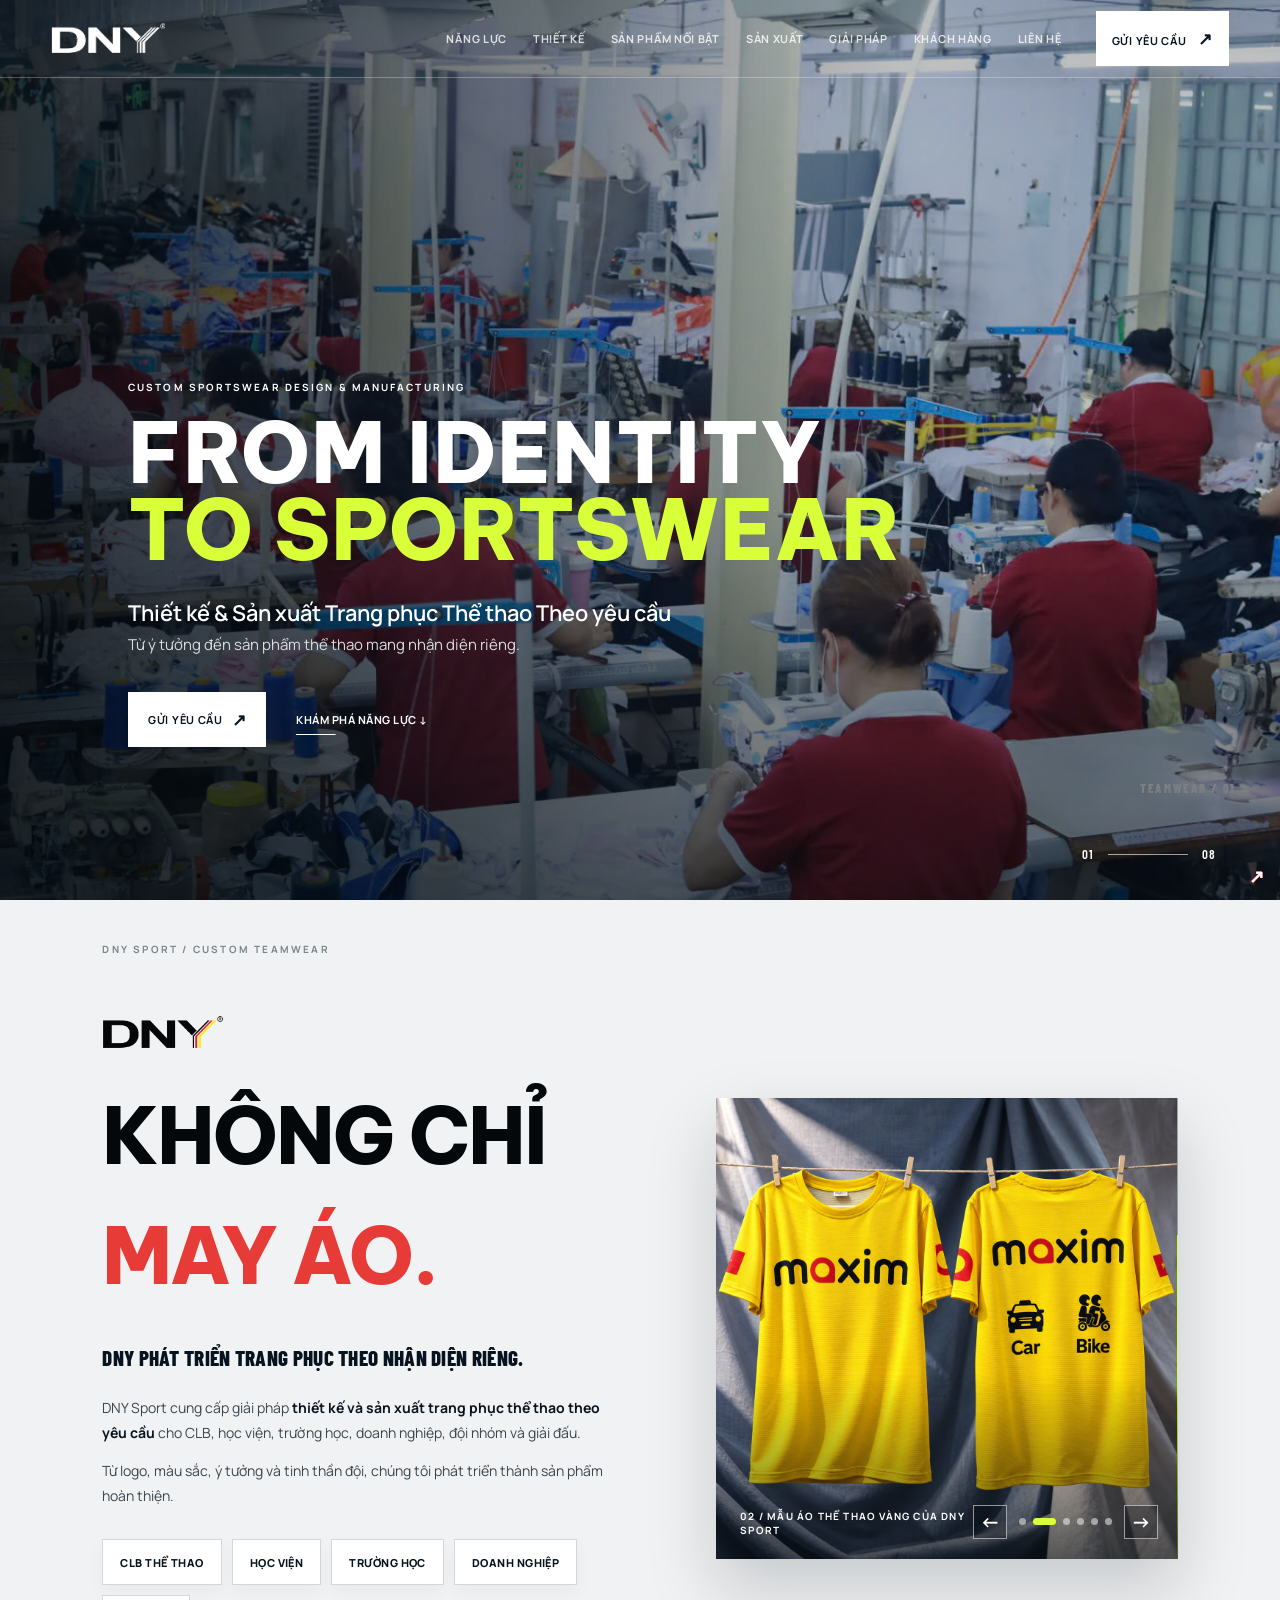
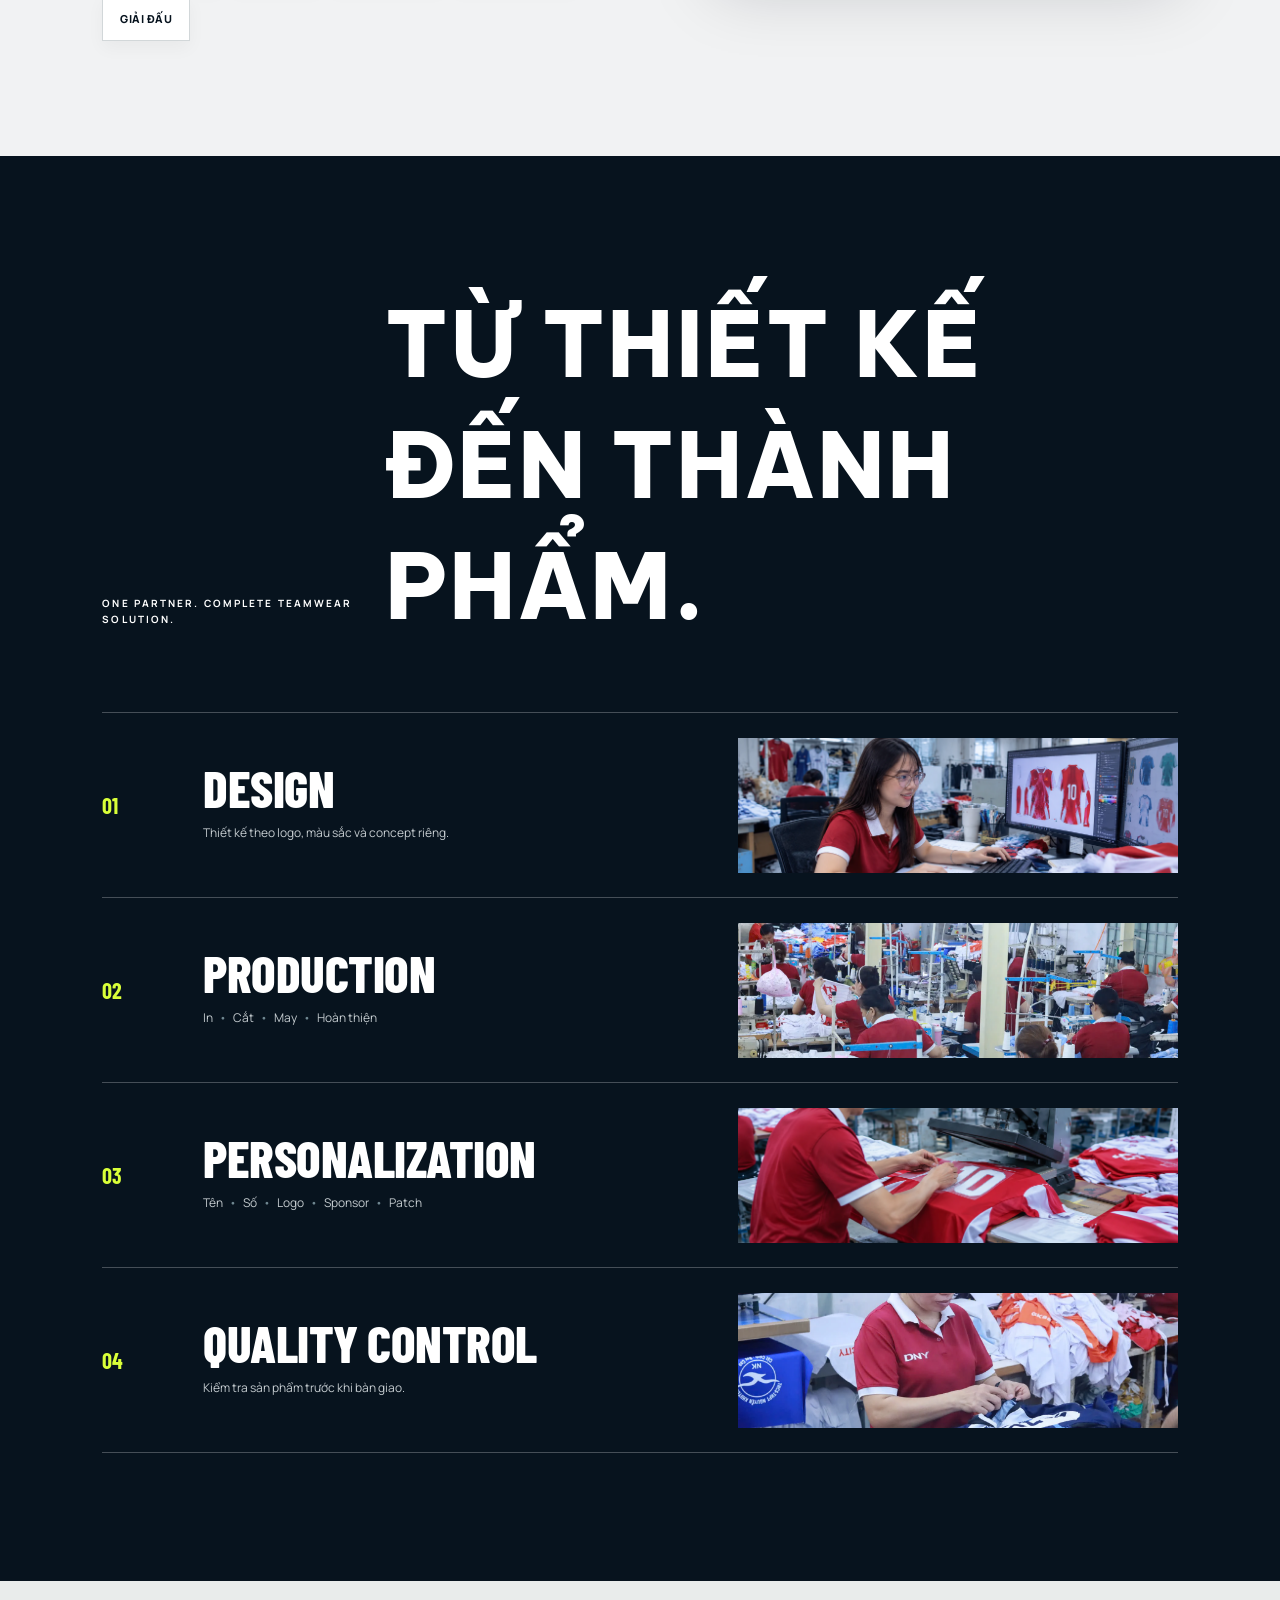
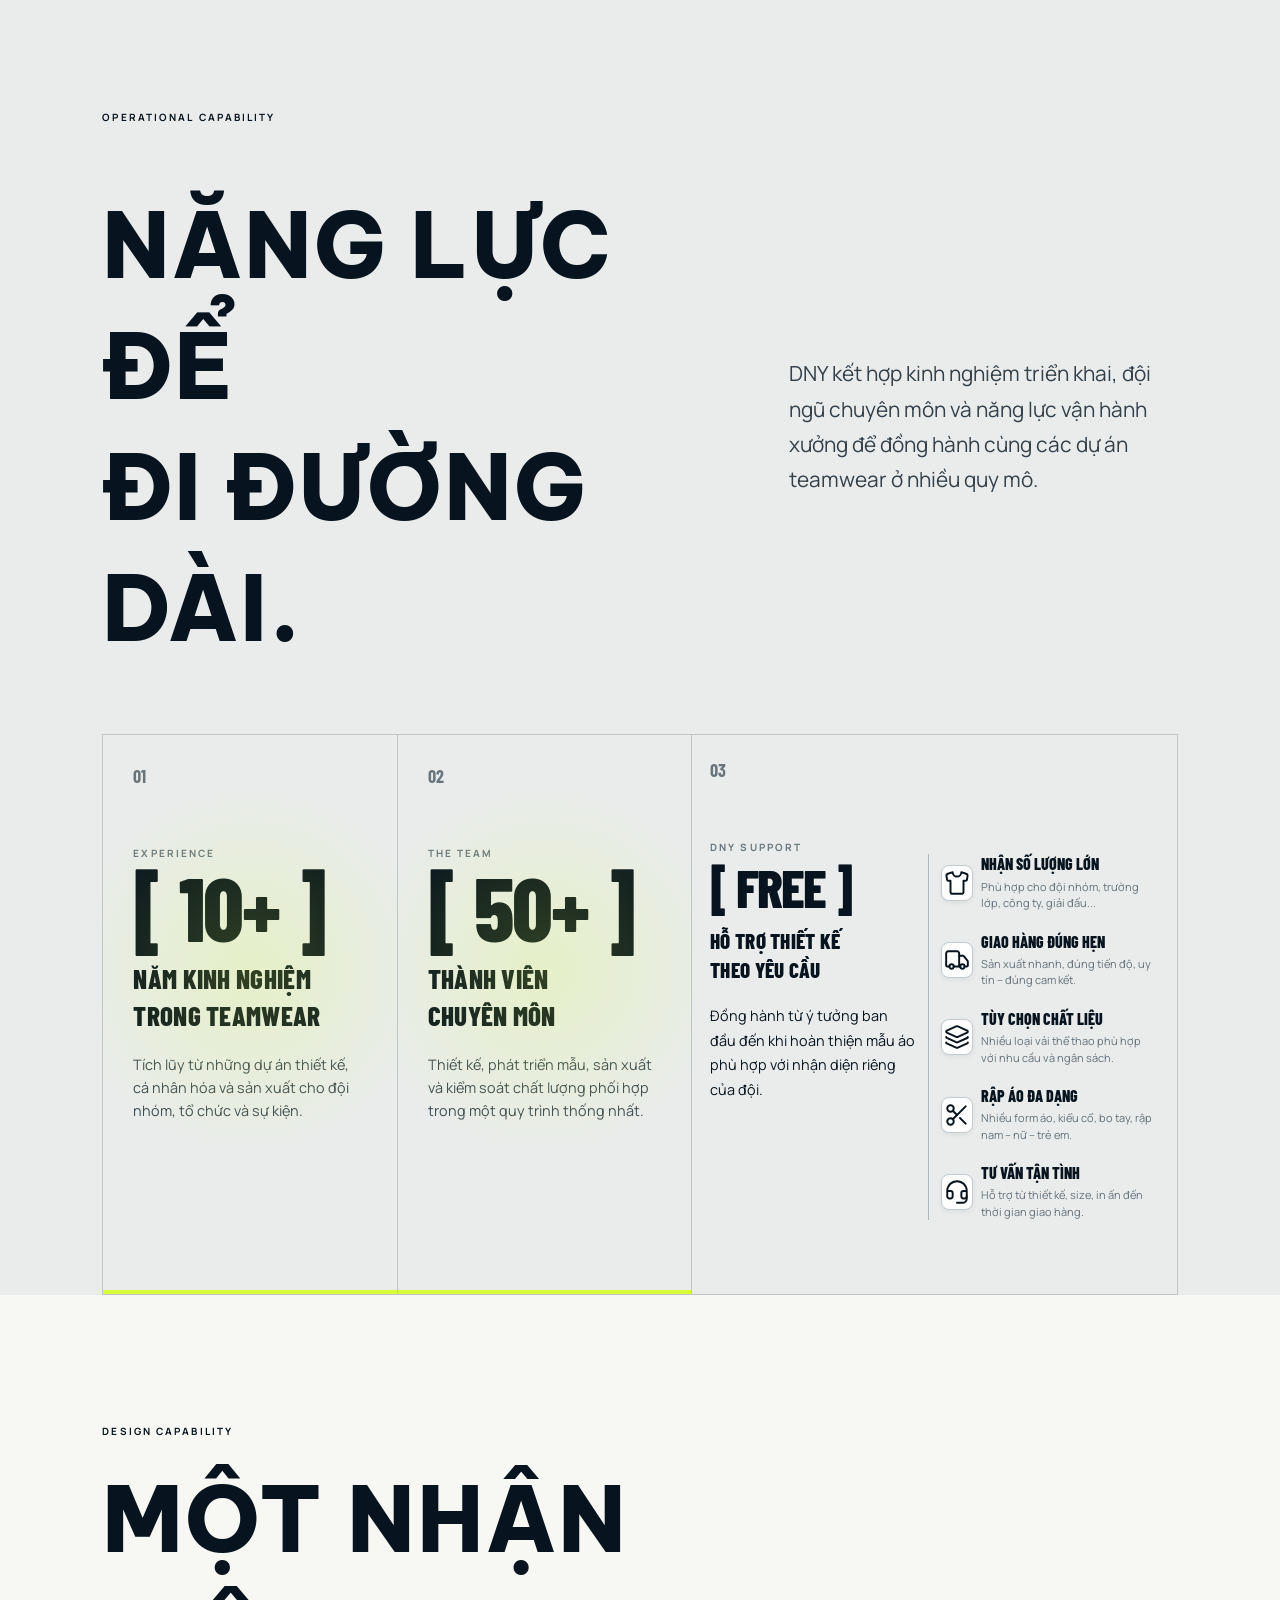
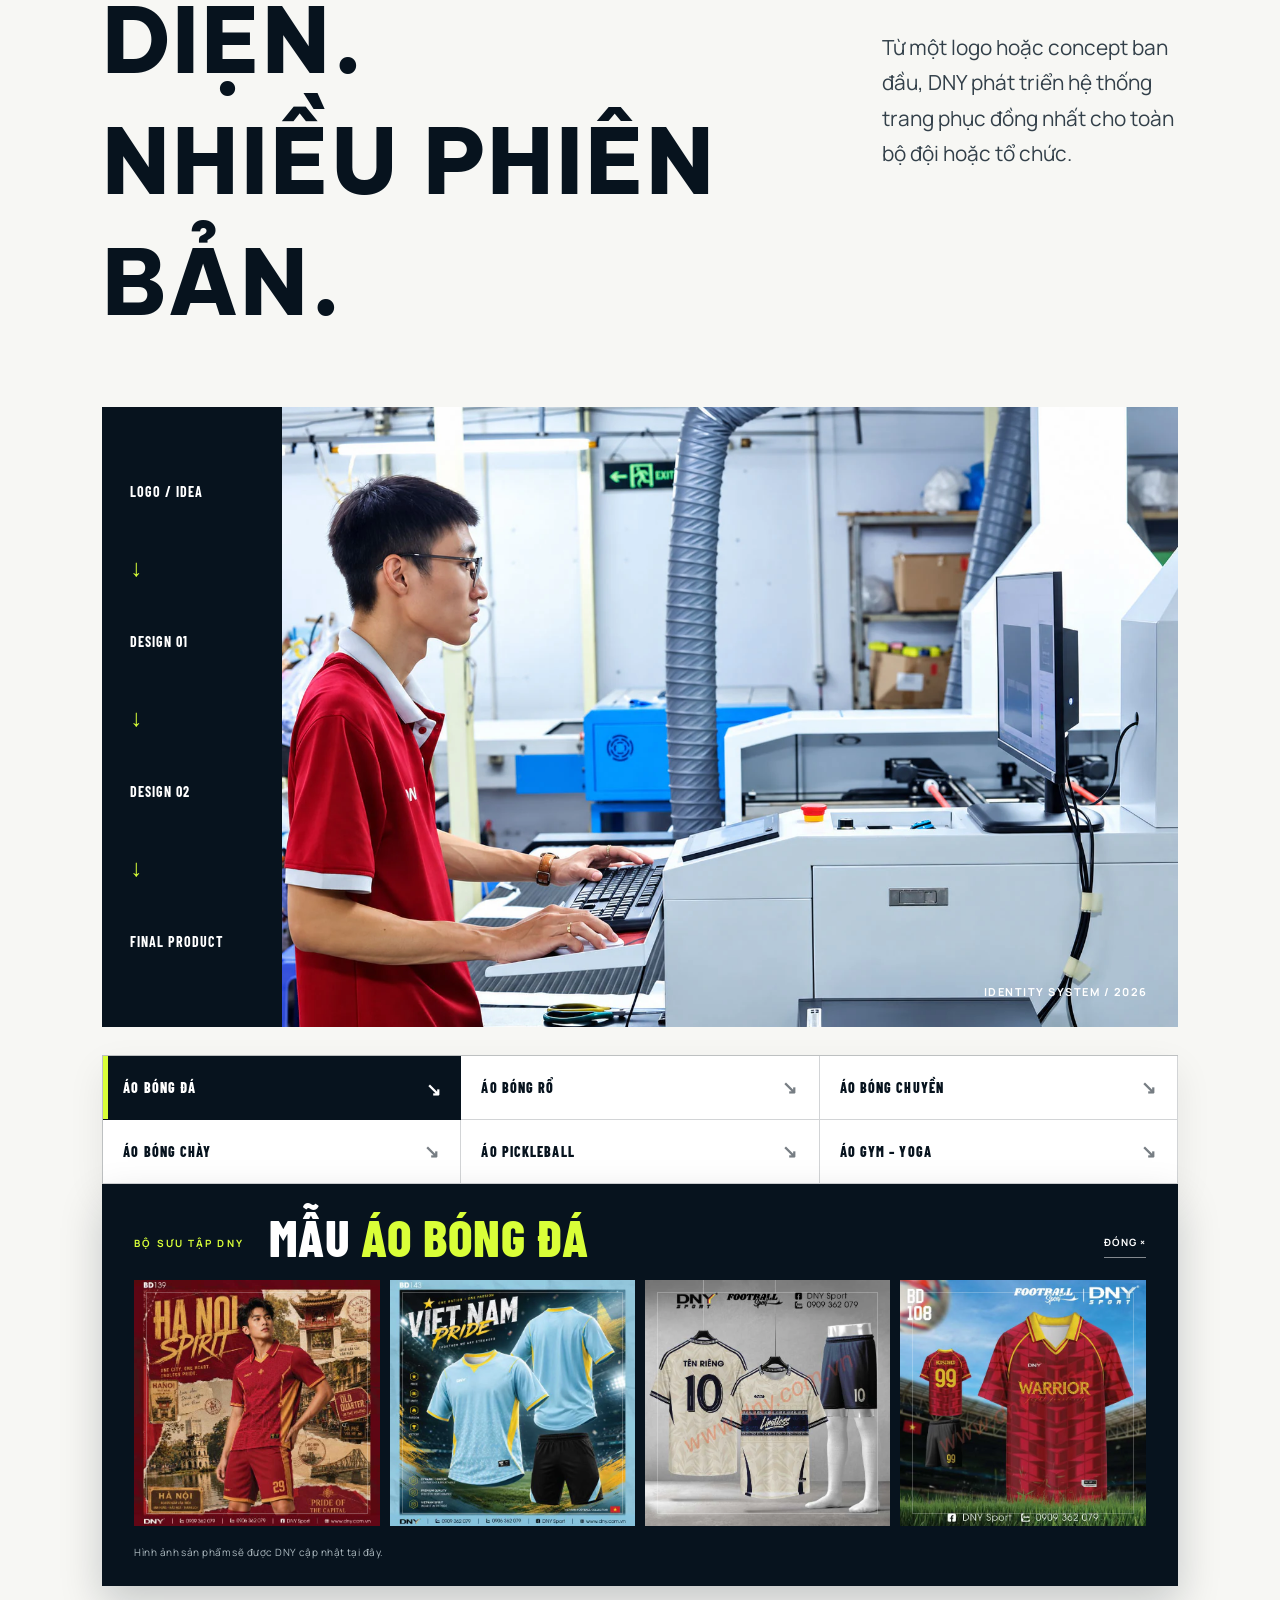
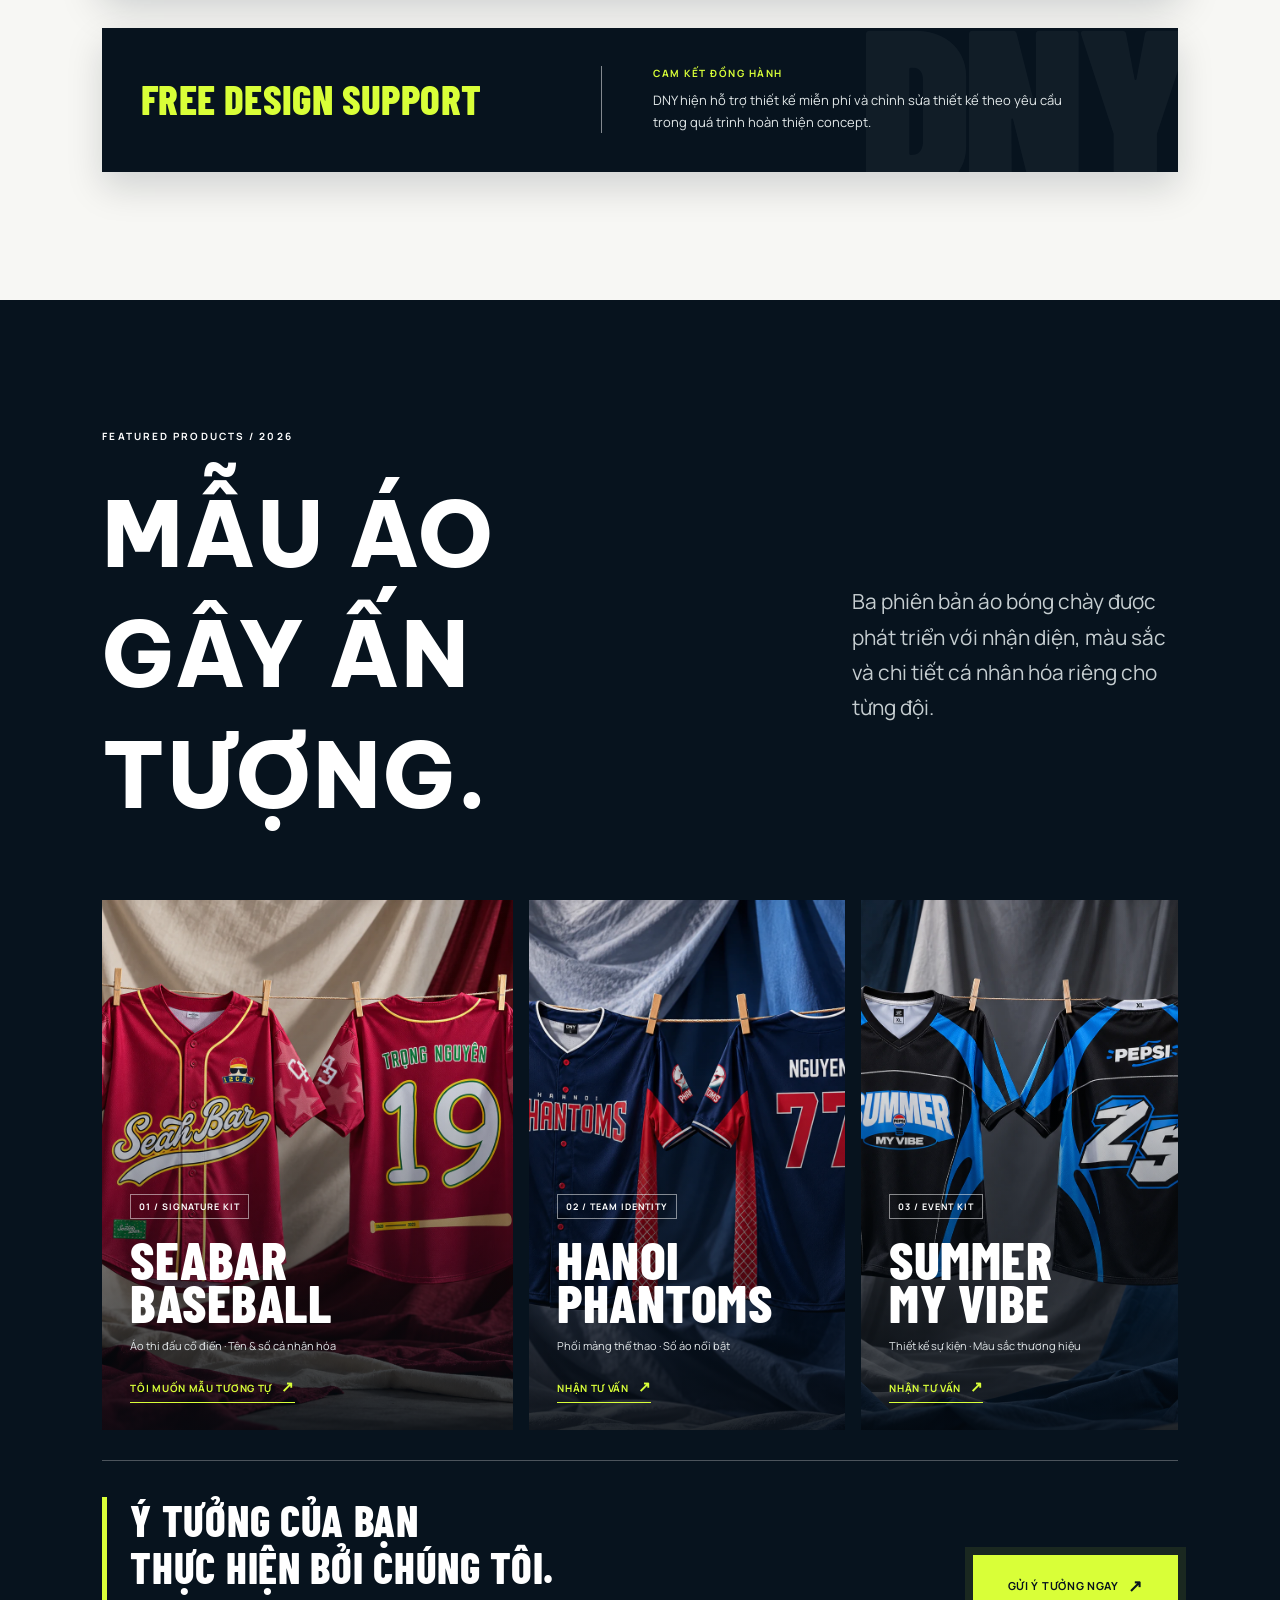
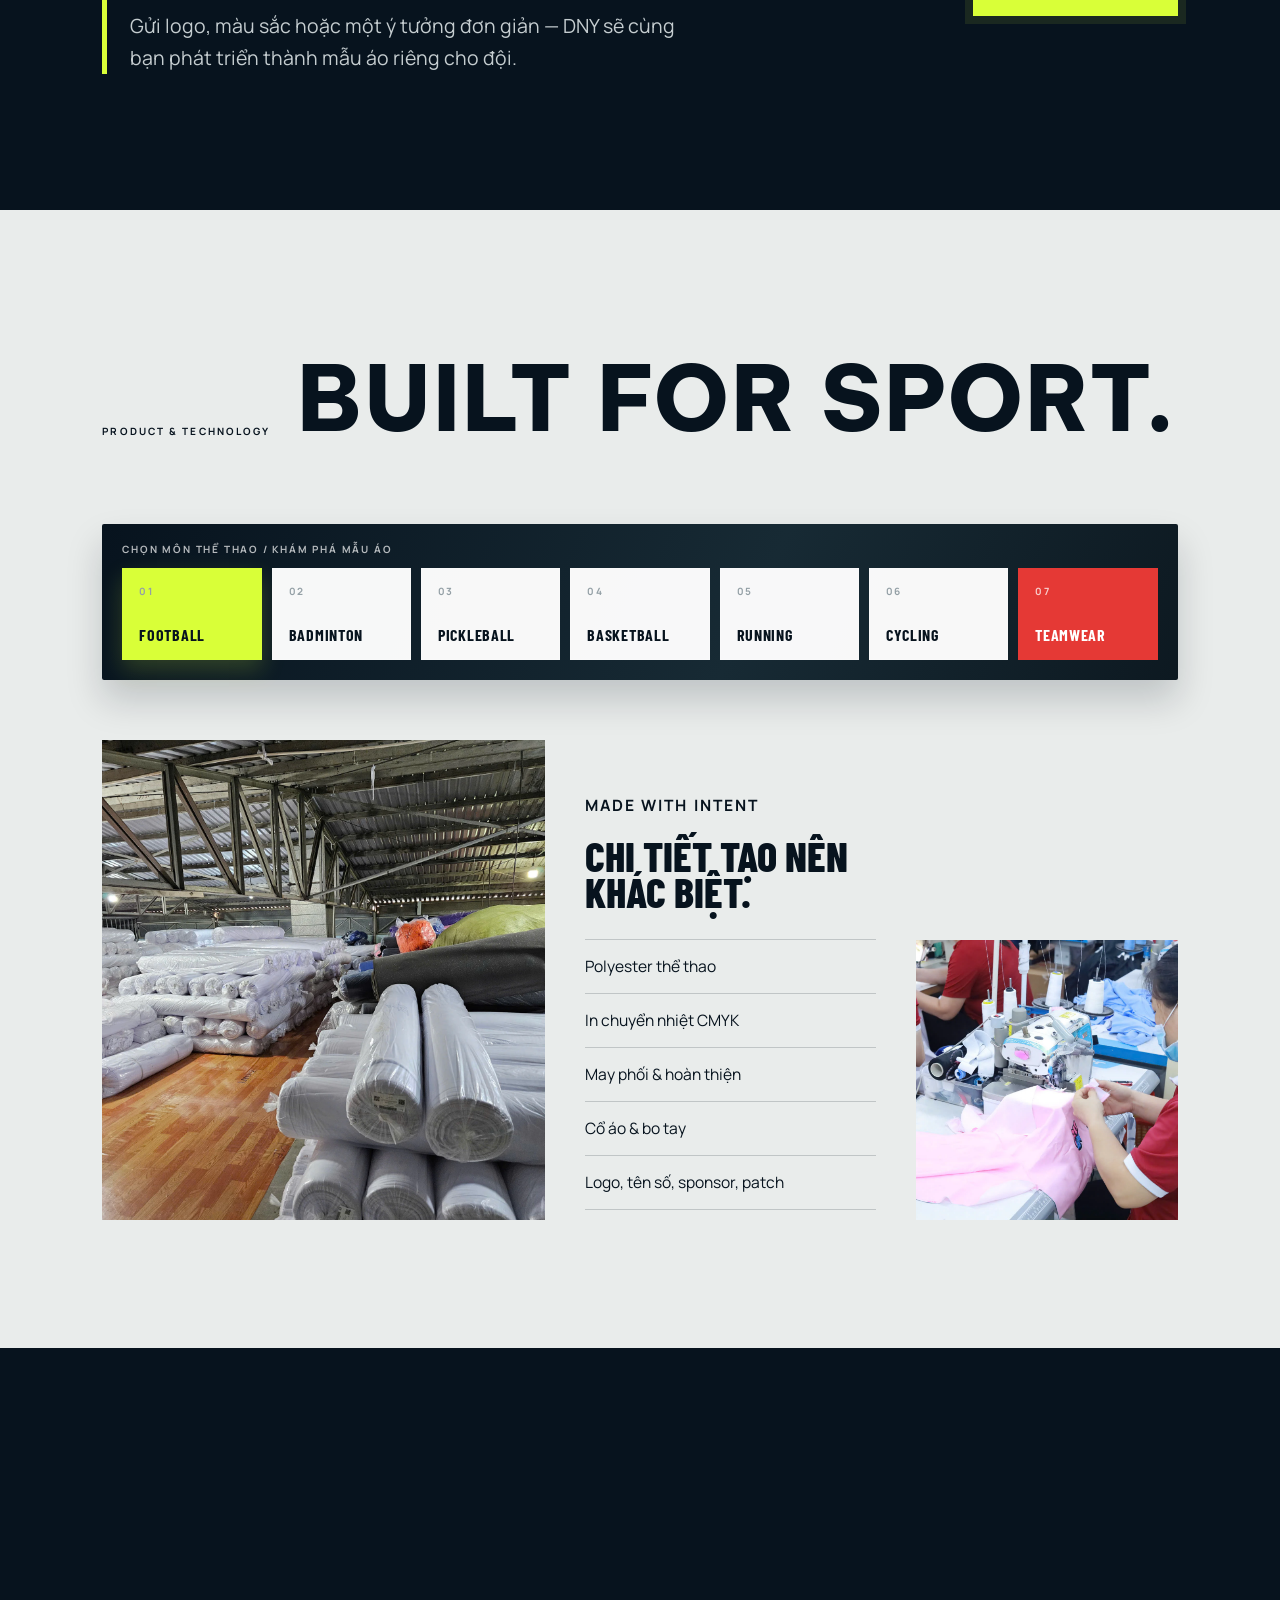
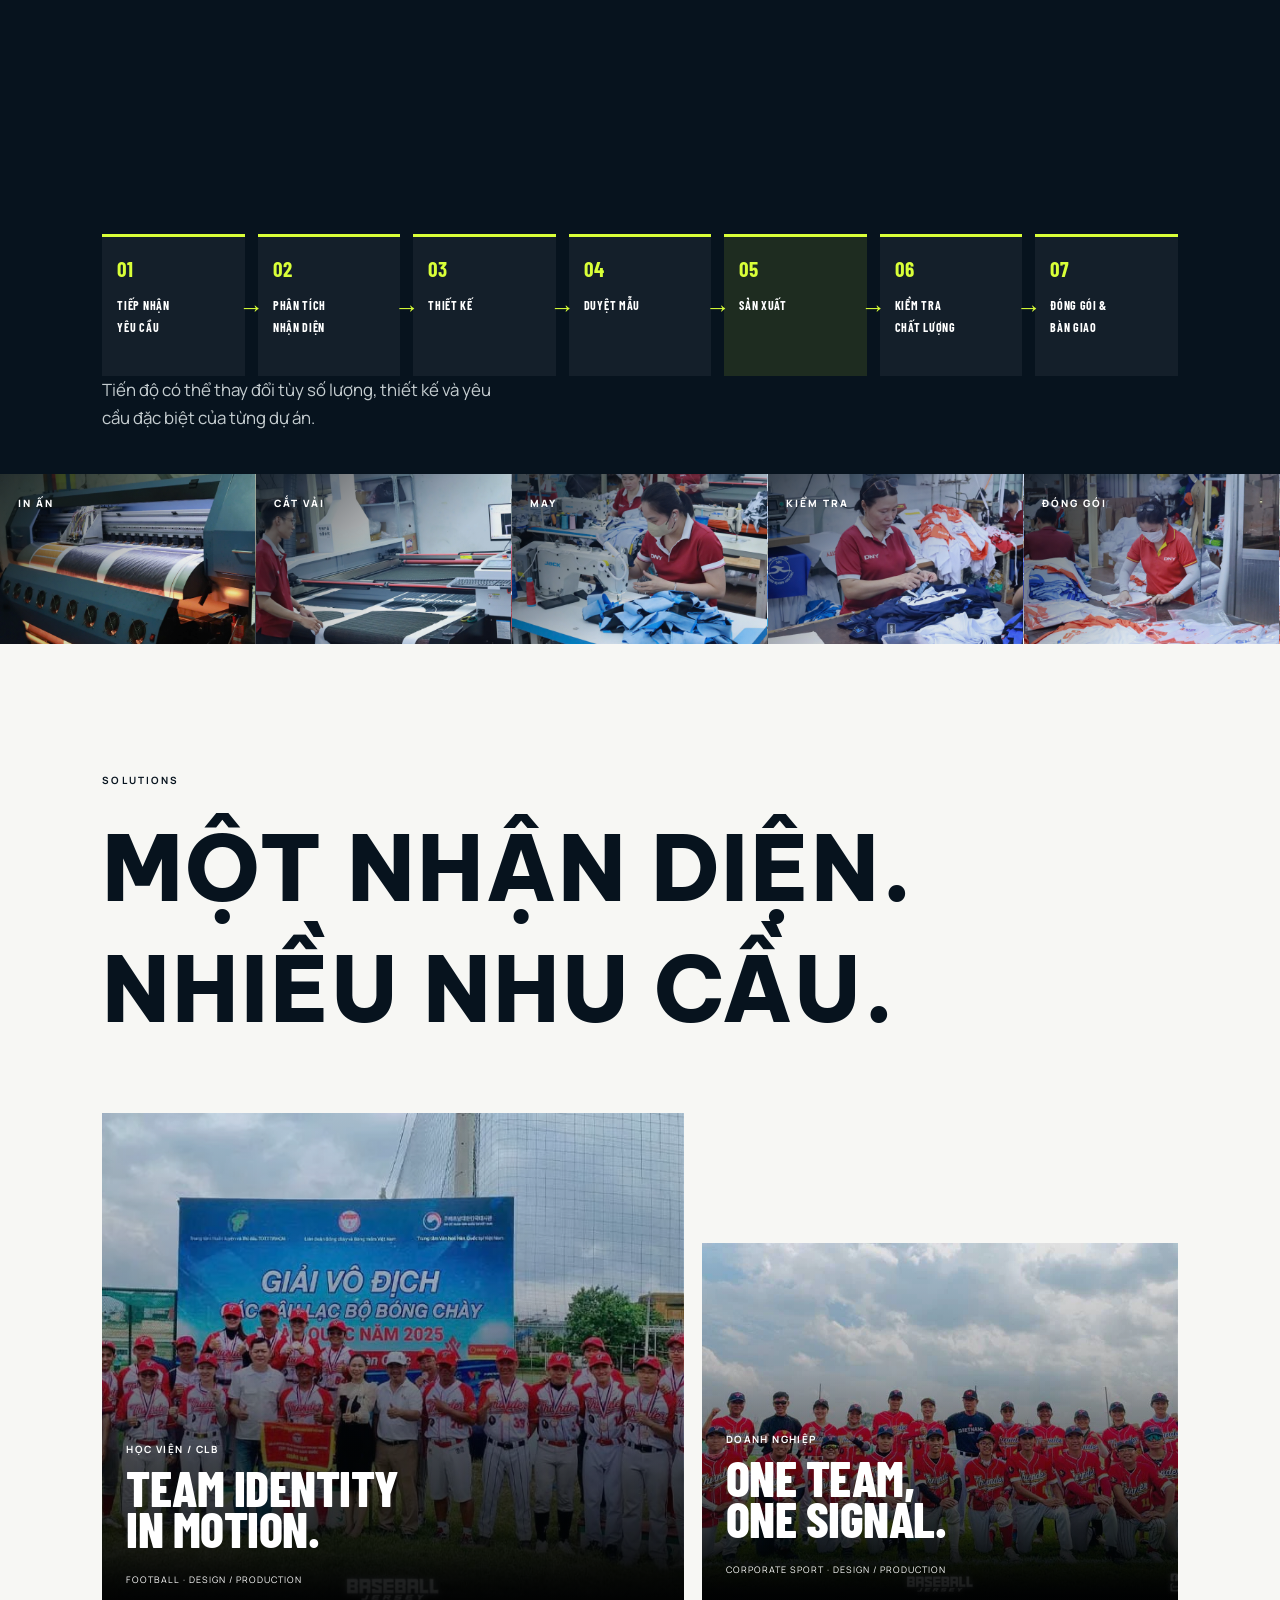
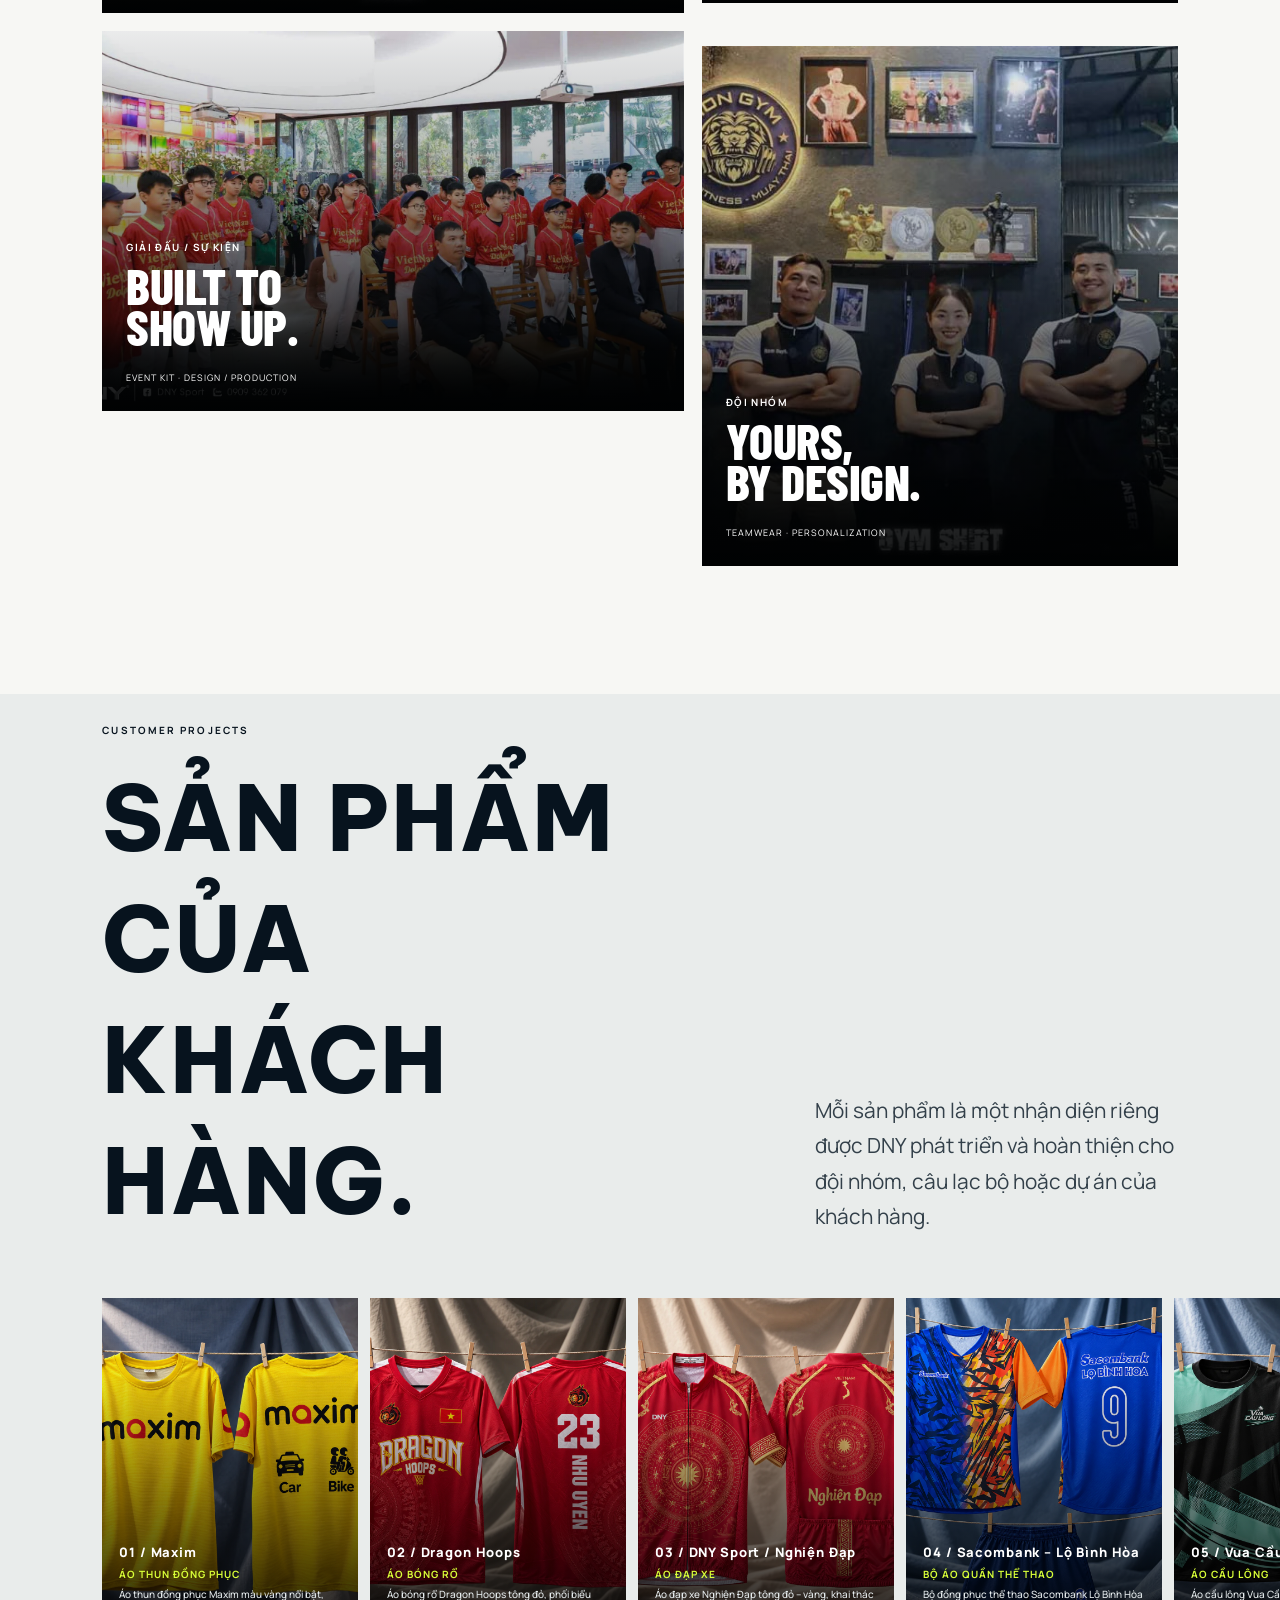
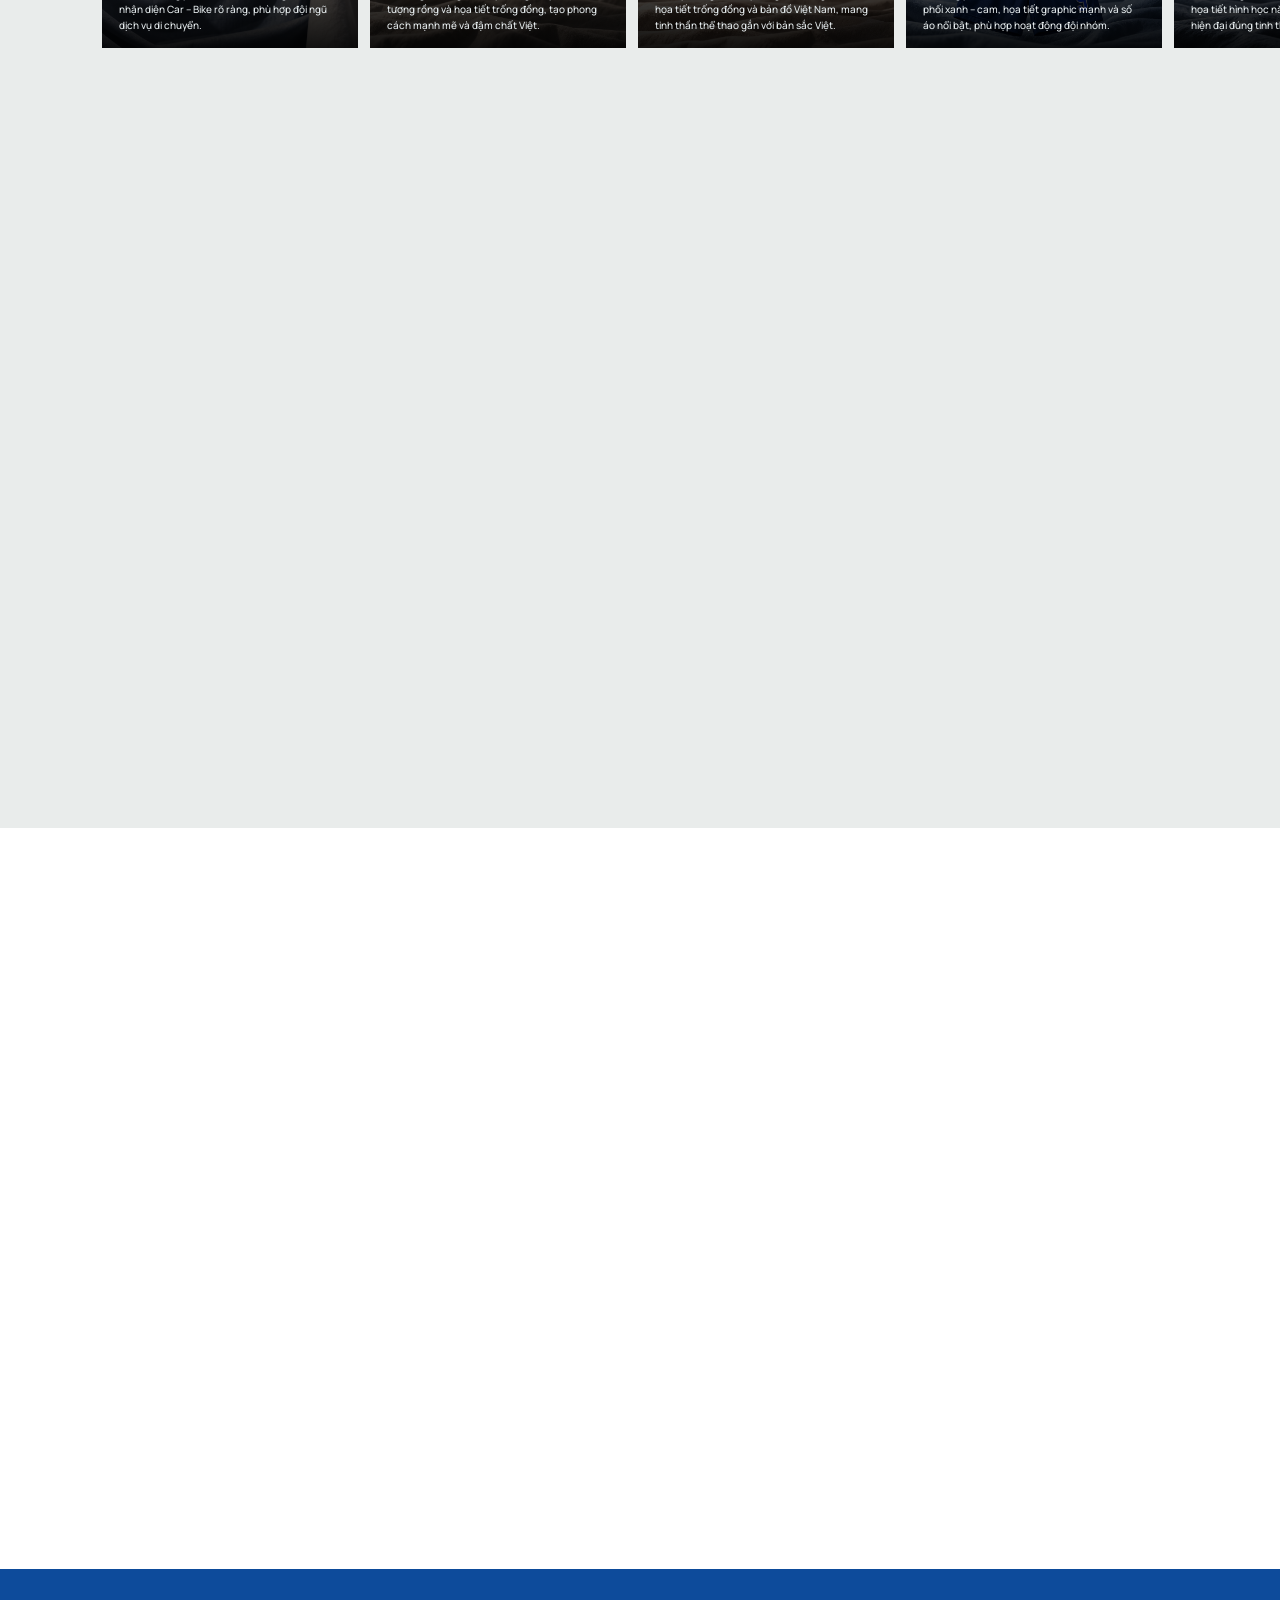
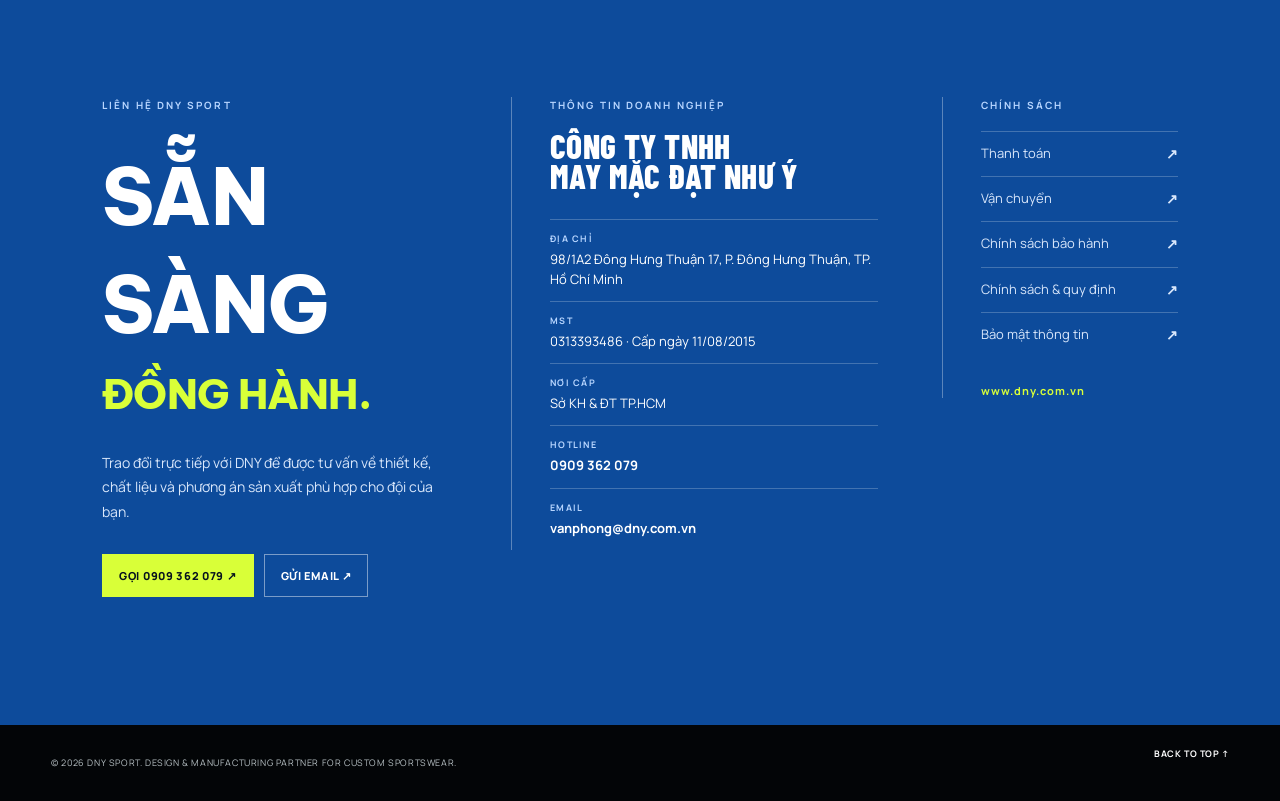
==== index.html @ 8dcae3d8 "Add files via upload" ====
<!doctype html>
<html lang="vi">
<head>
  <meta charset="utf-8">
  <meta name="viewport" content="width=device-width, initial-scale=1">
  <meta name="description" content="DNY Sport cung cấp giải pháp thiết kế và sản xuất trang phục thể thao theo yêu cầu cho CLB, học viện, trường học, doanh nghiệp, giải đấu và đội nhóm.">
  <meta name="theme-color" content="#07131e">
  <title>DNY Sport | Thiết kế &amp; Sản xuất Trang phục Thể thao Theo yêu cầu</title>
  <link rel="preconnect" href="https://fonts.googleapis.com">
  <link rel="preconnect" href="https://fonts.gstatic.com" crossorigin>
  <link href="https://fonts.googleapis.com/css2?family=Barlow+Condensed:ital,wght@0,500;0,600;0,700;0,800;0,900;1,700&family=Be+Vietnam+Pro:wght@700;800;900&family=Manrope:wght@400;500;600;700&display=swap" rel="stylesheet">
  <link rel="stylesheet" href="styles.css?v=mobile-motion-3x-20261001-1">
  <style>
    /* Local customer feedback images for the Solutions panels. */
    .project.project-a { background-image: linear-gradient(rgba(4,11,16,.08),rgba(4,11,16,.62)), url('assets/FEEDBACK/hinh-anh-feedback-ao-bong-chay-2.webp') !important; }
    .project.project-b { background-image: linear-gradient(rgba(4,11,16,.08),rgba(4,11,16,.62)), url('assets/FEEDBACK/hinh-anh-feedback-ao-bong-chay-3.webp') !important; }
    .project.project-c { background-image: linear-gradient(rgba(4,11,16,.08),rgba(4,11,16,.62)), url('assets/FEEDBACK/hinh-anh-feedback-cua-khach-hang-dny-sport-4.webp') !important; }
    .project.project-d { background-image: linear-gradient(rgba(4,11,16,.08),rgba(4,11,16,.62)), url('assets/FEEDBACK/hinh-anh-feedback-ao-gym.webp') !important; }
  </style>
</head>
<body>
  <header class="site-header"><a class="brand brand--logo" href="#top" aria-label="DNY Sport trang chủ"><img src="assets/dny-logo-white.webp" alt="DNY"></a><button class="menu-toggle" aria-label="Mở menu" aria-expanded="false"><i></i><i></i></button><nav><a href="#capabilities">Năng lực</a><a href="#design">Thiết kế</a><a href="#featured-products">Sản phẩm nổi bật</a><a href="#technology">Sản xuất</a><a href="#solutions">Giải pháp</a><a href="#clients">Khách hàng</a><a href="#contact">Liên hệ</a></nav><a class="header-cta" href="#contact">GỬI YÊU CẦU <b>↗</b></a></header>

  <main id="top">
    <section class="hero" aria-labelledby="hero-heading">
      <div class="hero-image placeholder hero-photo" role="img" aria-label="DNY PROJECT IMAGE — đội thể thao mặc trang phục DNY Sport"><span>[ DNY PROJECT IMAGE ]</span><em>TEAMWEAR / 01</em></div>
      <div class="hero-overlay"></div><div class="hero-copy reveal">
        <p class="eyebrow light">CUSTOM SPORTSWEAR DESIGN &amp; MANUFACTURING</p>
        <h1 id="hero-heading"><span>FROM IDENTITY</span><span>TO SPORTSWEAR</span></h1>
        <p class="hero-sub">Thiết kế &amp; Sản xuất Trang phục Thể thao Theo yêu cầu</p><p class="hero-desc">Từ ý tưởng đến sản phẩm thể thao mang nhận diện riêng.</p>
        <div class="hero-actions"><a class="button button-light" href="#contact">GỬI YÊU CẦU <b>↗</b></a><a class="text-link light" href="#about">KHÁM PHÁ NĂNG LỰC <b>↓</b></a></div>
      </div><div class="hero-index">01 <i></i> 08</div>
    </section>

    <section class="about section" id="about"><div class="about-copy reveal"><div class="about-logo"><img src="assets/dny-logo.webp" alt="DNY"></div><h2>KHÔNG CHỈ <span>MAY ÁO.</span></h2><h3>DNY PHÁT TRIỂN TRANG PHỤC THEO NHẬN DIỆN RIÊNG.</h3><p>DNY Sport cung cấp giải pháp <strong>thiết kế và sản xuất trang phục thể thao theo yêu cầu</strong> cho CLB, học viện, trường học, doanh nghiệp, đội nhóm và giải đấu.</p><p>Từ logo, màu sắc, ý tưởng và tinh thần đội, chúng tôi phát triển thành sản phẩm hoàn thiện.</p><div class="audience" aria-label="Nhóm khách hàng DNY phục vụ"><span>CLB THỂ THAO</span><span>HỌC VIỆN</span><span>TRƯỜNG HỌC</span><span>DOANH NGHIỆP</span><span>GIẢI ĐẤU</span></div></div><div class="process-visual placeholder reveal" role="img" aria-label="DNY PROJECT IMAGE — quá trình từ thiết kế đến trang phục thực tế"><span>[ DNY PROJECT IMAGE ]</span><div class="visual-tag one">01 / ARTWORK</div><div class="visual-tag two">02 / FINAL KIT</div><div class="visual-line"></div></div></section>

    <section class="capabilities section dark" id="capabilities"><div class="section-intro reveal"><p class="eyebrow light">ONE PARTNER. COMPLETE TEAMWEAR SOLUTION.</p><h2>TỪ THIẾT KẾ<br>ĐẾN THÀNH PHẨM.</h2></div><div class="cap-list">
      <article class="cap-item reveal"><div class="cap-number">01</div><div><h3>DESIGN</h3><p>Thiết kế theo logo, màu sắc và concept riêng.</p></div><div class="cap-photo placeholder" role="img" aria-label="DNY PROJECT IMAGE — artwork thiết kế trang phục"><span>DESIGN ARTWORK</span></div></article>
      <article class="cap-item reveal"><div class="cap-number">02</div><div><h3>PRODUCTION</h3><p>In <i>•</i> Cắt <i>•</i> May <i>•</i> Hoàn thiện</p></div><div class="cap-photo placeholder" role="img" aria-label="DNY PROJECT IMAGE — sản xuất trang phục"><span>MANUFACTURING</span></div></article>
      <article class="cap-item reveal"><div class="cap-number">03</div><div><h3>PERSONALIZATION</h3><p>Tên <i>•</i> Số <i>•</i> Logo <i>•</i> Sponsor <i>•</i> Patch</p></div><div class="cap-photo placeholder" role="img" aria-label="DNY PROJECT IMAGE — chi tiết tên số logo"><span>DETAIL &amp; IDENTITY</span></div></article>
      <article class="cap-item reveal"><div class="cap-number">04</div><div><h3>QUALITY CONTROL</h3><p>Kiểm tra sản phẩm trước khi bàn giao.</p></div><div class="cap-photo placeholder" role="img" aria-label="DNY PROJECT IMAGE — kiểm tra chất lượng"><span>QC / DELIVERY</span></div></article>
    </div></section>

    <section class="operations section tint" id="operations" aria-labelledby="operations-heading"><div class="operations-intro reveal"><p class="eyebrow">OPERATIONAL CAPABILITY</p><h2 id="operations-heading">NĂNG LỰC ĐỂ<br>ĐI ĐƯỜNG DÀI.</h2><p>DNY kết hợp kinh nghiệm triển khai, đội ngũ chuyên môn và năng lực vận hành xưởng để đồng hành cùng các dự án teamwear ở nhiều quy mô.</p></div><div class="operations-grid"><article class="operation-card reveal"><span class="operation-index">01</span><p class="eyebrow">EXPERIENCE</p><h3>[ <span class="counter" data-count="10">10</span>+ ]</h3><h4>NĂM KINH NGHIỆM<br>TRONG TEAMWEAR</h4><p>Tích lũy từ những dự án thiết kế, cá nhân hóa và sản xuất cho đội nhóm, tổ chức và sự kiện.</p></article><article class="operation-card reveal"><span class="operation-index">02</span><p class="eyebrow">THE TEAM</p><h3>[ <span class="counter" data-count="50">50</span>+ ]</h3><h4>THÀNH VIÊN<br>CHUYÊN MÔN</h4><p>Thiết kế, phát triển mẫu, sản xuất và kiểm soát chất lượng phối hợp trong một quy trình thống nhất.</p></article><article class="operation-card operation-card--support reveal"><span class="operation-index">03</span><p class="eyebrow">DNY SUPPORT</p><h3>[ FREE ]</h3><h4>HỖ TRỢ THIẾT KẾ<br>THEO YÊU CẦU</h4><p>Đồng hành từ ý tưởng ban đầu đến khi hoàn thiện mẫu áo phù hợp với nhận diện riêng của đội.</p><ul class="support-points" aria-label="Quyền lợi hỗ trợ từ DNY">
          <li><span class="support-points__icon" aria-hidden="true"><svg xmlns="http://www.w3.org/2000/svg" width="24" height="24" viewBox="0 0 24 24" fill="none" stroke="currentColor" stroke-width="2" stroke-linecap="round" stroke-linejoin="round" > <path d="M20.38 3.46 16 2a4 4 0 0 1-8 0L3.62 3.46a2 2 0 0 0-1.34 2.23l.58 3.47a1 1 0 0 0 .99.84H6v10c0 1.1.9 2 2 2h8a2 2 0 0 0 2-2V10h2.15a1 1 0 0 0 .99-.84l.58-3.47a2 2 0 0 0-1.34-2.23z" /> </svg></span><div><h5>NHẬN SỐ LƯỢNG LỚN</h5><p>Phù hợp cho đội nhóm, trường lớp, công ty, giải đấu...</p></div></li>
          <li><span class="support-points__icon" aria-hidden="true"><svg xmlns="http://www.w3.org/2000/svg" width="24" height="24" viewBox="0 0 24 24" fill="none" stroke="currentColor" stroke-width="2" stroke-linecap="round" stroke-linejoin="round" > <path d="M14 18V6a2 2 0 0 0-2-2H4a2 2 0 0 0-2 2v11a1 1 0 0 0 1 1h2" /> <path d="M15 18H9" /> <path d="M19 18h2a1 1 0 0 0 1-1v-3.65a1 1 0 0 0-.22-.624l-3.48-4.35A1 1 0 0 0 17.52 8H14" /> <circle cx="17" cy="18" r="2" /> <circle cx="7" cy="18" r="2" /> </svg></span><div><h5>GIAO HÀNG ĐÚNG HẸN</h5><p>Sản xuất nhanh, đúng tiến độ, uy tín – đúng cam kết.</p></div></li>
          <li><span class="support-points__icon" aria-hidden="true"><svg xmlns="http://www.w3.org/2000/svg" width="24" height="24" viewBox="0 0 24 24" fill="none" stroke="currentColor" stroke-width="2" stroke-linecap="round" stroke-linejoin="round" > <path d="M12.83 2.18a2 2 0 0 0-1.66 0L2.6 6.08a1 1 0 0 0 0 1.83l8.58 3.91a2 2 0 0 0 1.66 0l8.58-3.9a1 1 0 0 0 0-1.83z" /> <path d="M2 12a1 1 0 0 0 .58.91l8.6 3.91a2 2 0 0 0 1.65 0l8.58-3.9A1 1 0 0 0 22 12" /> <path d="M2 17a1 1 0 0 0 .58.91l8.6 3.91a2 2 0 0 0 1.65 0l8.58-3.9A1 1 0 0 0 22 17" /> </svg></span><div><h5>TÙY CHỌN CHẤT LIỆU</h5><p>Nhiều loại vải thể thao phù hợp với nhu cầu và ngân sách.</p></div></li>
          <li><span class="support-points__icon" aria-hidden="true"><svg xmlns="http://www.w3.org/2000/svg" width="24" height="24" viewBox="0 0 24 24" fill="none" stroke="currentColor" stroke-width="2" stroke-linecap="round" stroke-linejoin="round" > <circle cx="6" cy="6" r="3" /> <path d="M8.12 8.12 12 12" /> <path d="M20 4 8.12 15.88" /> <circle cx="6" cy="18" r="3" /> <path d="M14.8 14.8 20 20" /> </svg></span><div><h5>RẬP ÁO ĐA DẠNG</h5><p>Nhiều form áo, kiểu cổ, bo tay, rập nam – nữ – trẻ em.</p></div></li>
          <li><span class="support-points__icon" aria-hidden="true"><svg xmlns="http://www.w3.org/2000/svg" width="24" height="24" viewBox="0 0 24 24" fill="none" stroke="currentColor" stroke-width="2" stroke-linecap="round" stroke-linejoin="round" > <path d="M3 11h3a2 2 0 0 1 2 2v3a2 2 0 0 1-2 2H5a2 2 0 0 1-2-2v-5Zm0 0a9 9 0 1 1 18 0m0 0v5a2 2 0 0 1-2 2h-1a2 2 0 0 1-2-2v-3a2 2 0 0 1 2-2h3Z" /> <path d="M21 16v2a4 4 0 0 1-4 4h-5" /> </svg></span><div><h5>TƯ VẤN TẬN TÌNH</h5><p>Hỗ trợ từ thiết kế, size, in ấn đến thời gian giao hàng.</p></div></li>
        </ul></article></div></section>

    <section class="design section" id="design"><div class="design-top reveal"><div><p class="eyebrow">DESIGN CAPABILITY</p><h2>MỘT NHẬN DIỆN.<br>NHIỀU PHIÊN BẢN.</h2></div><p>Từ một logo hoặc concept ban đầu, DNY phát triển hệ thống trang phục đồng nhất cho toàn bộ đội hoặc tổ chức.</p></div><div class="design-story reveal"><div class="story-side"><span>LOGO / IDEA</span><b>↓</b><span>DESIGN 01</span><b>↓</b><span>DESIGN 02</span><b>↓</b><span>FINAL PRODUCT</span></div><div class="design-product placeholder" role="img" aria-label="DNY PROJECT IMAGE — bộ sưu tập trang phục thể thao thiết kế riêng"><span>[ DNY PROJECT IMAGE ]</span><em>IDENTITY SYSTEM / 2026</em></div></div><div class="kit-types reveal" aria-label="Các dòng trang phục thể thao DNY"><button type="button" class="kit-type" data-kit="football" aria-controls="kit-gallery" aria-expanded="false">ÁO BÓNG ĐÁ <b>↘</b></button><button type="button" class="kit-type" data-kit="basketball" aria-controls="kit-gallery" aria-expanded="false">ÁO BÓNG RỔ <b>↘</b></button><button type="button" class="kit-type" data-kit="volleyball" aria-controls="kit-gallery" aria-expanded="false">ÁO BÓNG CHUYỀN <b>↘</b></button><button type="button" class="kit-type" data-kit="baseball" aria-controls="kit-gallery" aria-expanded="false">ÁO BÓNG CHÀY <b>↘</b></button><button type="button" class="kit-type" data-kit="pickleball" aria-controls="kit-gallery" aria-expanded="false">ÁO PICKLEBALL <b>↘</b></button><button type="button" class="kit-type" data-kit="gym" aria-controls="kit-gallery" aria-expanded="false">ÁO GYM – YOGA <b>↘</b></button></div><section class="kit-gallery" id="kit-gallery" aria-live="polite" hidden><div class="kit-gallery__head"><p class="eyebrow">BỘ SƯU TẬP DNY</p><h3>MẪU <span>ÁO BÓNG ĐÁ</span></h3><button type="button" class="kit-gallery__close" aria-label="Đóng bộ sưu tập">ĐÓNG ×</button></div><div class="kit-gallery__strip"><div class="kit-gallery__card placeholder"><span>HÌNH ÁO 01<br>CHỜ CẬP NHẬT</span></div><div class="kit-gallery__card placeholder"><span>HÌNH ÁO 02<br>CHỜ CẬP NHẬT</span></div><div class="kit-gallery__card placeholder"><span>HÌNH ÁO 03<br>CHỜ CẬP NHẬT</span></div><div class="kit-gallery__card placeholder"><span>HÌNH ÁO 04<br>CHỜ CẬP NHẬT</span></div></div><p class="kit-gallery__hint">Hình ảnh sản phẩm sẽ được DNY cập nhật tại đây.</p></section><div class="design-note reveal"><b>FREE DESIGN SUPPORT</b><span></span><p>DNY hiện hỗ trợ thiết kế miễn phí và chỉnh sửa thiết kế theo yêu cầu trong quá trình hoàn thiện concept.</p></div></section>

    <section class="featured-products section dark" id="featured-products" aria-labelledby="featured-heading"><div class="featured-head reveal"><div><p class="eyebrow light">FEATURED PRODUCTS / 2026</p><h2 id="featured-heading">MẪU ÁO<br>GÂY ẤN TƯỢNG.</h2></div><p>Ba phiên bản áo bóng chày được phát triển với nhận diện, màu sắc và chi tiết cá nhân hóa riêng cho từng đội.</p></div><div class="featured-grid"><article class="featured-card featured-card--lead reveal"><img src="BÓNG%20CHÀY/%E1%BA%A2nh%20ChatGPT%2009_32_19%2028%20thg%209%2C%202026.webp" alt="Mẫu áo bóng chày đỏ SeaBar, mặt trước và mặt sau"><div class="featured-card__shade"></div><div class="featured-card__copy"><span class="featured-label">01 / SIGNATURE KIT</span><h3>SEABAR<br>BASEBALL</h3><p>Áo thi đấu cổ điển · Tên &amp; số cá nhân hóa</p><a href="#contact" class="featured-link">TÔI MUỐN MẪU TƯƠNG TỰ <b>↗</b></a></div></article><article class="featured-card reveal"><img src="BÓNG%20CHÀY/%E1%BA%A2nh%20ChatGPT%2012_49_31%2028%20thg%209%2C%202026.webp" alt="Mẫu áo bóng chày xanh đỏ Hanoi Phantoms"><div class="featured-card__shade"></div><div class="featured-card__copy"><span class="featured-label">02 / TEAM IDENTITY</span><h3>HANOI<br>PHANTOMS</h3><p>Phối mảng thể thao · Số áo nổi bật</p><a href="#contact" class="featured-link">NHẬN TƯ VẤN <b>↗</b></a></div></article><article class="featured-card reveal"><img src="BÓNG%20CHÀY/%E1%BA%A2nh%20ChatGPT%2012_37_55%2028%20thg%209%2C%202026.webp" alt="Mẫu áo thể thao đen xanh Summer My Vibe"><div class="featured-card__shade"></div><div class="featured-card__copy"><span class="featured-label">03 / EVENT KIT</span><h3>SUMMER<br>MY VIBE</h3><p>Thiết kế sự kiện · Màu sắc thương hiệu</p><a href="#contact" class="featured-link">NHẬN TƯ VẤN <b>↗</b></a></div></article></div><div class="featured-footer reveal"><p><b>Ý TƯỞNG CỦA BẠN<br>THỰC HIỆN BỞI CHÚNG TÔI.</b><span>Gửi logo, màu sắc hoặc một ý tưởng đơn giản — DNY sẽ cùng bạn phát triển thành mẫu áo riêng cho đội.</span></p><a class="button button-accent" href="#contact">GỬI Ý TƯỞNG NGAY <b>↗</b></a></div></section>

    <section class="technology section tint" id="technology"><div class="section-intro reveal"><p class="eyebrow">PRODUCT &amp; TECHNOLOGY</p><h2>BUILT FOR SPORT.</h2></div><div class="sport-types reveal"><span>FOOTBALL</span><span>BADMINTON</span><span>PICKLEBALL</span><span>BASKETBALL</span><span>RUNNING</span><span>CYCLING</span><span>TEAMWEAR</span></div><div class="materials"><div class="material-large placeholder reveal" role="img" aria-label="DNY PROJECT IMAGE — chi tiết vật liệu trang phục thể thao"><span>[ FABRIC / TEXTURE ]</span></div><div class="material-copy reveal"><p class="eyebrow">MADE WITH INTENT</p><h3>CHI TIẾT TẠO NÊN KHÁC BIỆT.</h3><ul><li>Polyester thể thao</li><li>In chuyển nhiệt CMYK</li><li>May phối &amp; hoàn thiện</li><li>Cổ áo &amp; bo tay</li><li>Logo, tên số, sponsor, patch</li></ul></div><div class="material-small placeholder reveal" role="img" aria-label="DNY PROJECT IMAGE — đường may và logo trang phục"><span>[ CRAFTSMANSHIP ]</span></div></div></section>

    <section class="process section dark" id="process"><div class="process-heading reveal"><div><p class="eyebrow light">OUR PROCESS</p><h2>TỪ BRIEF<br>ĐẾN SẢN PHẨM.</h2></div><div class="leadtime"><b>5–7 DAYS</b><span>Thời gian sản xuất tiêu chuẩn.</span></div></div><ol class="timeline reveal"><li><b>01</b><span>TIẾP NHẬN<br>YÊU CẦU</span></li><li><b>02</b><span>PHÂN TÍCH<br>NHẬN DIỆN</span></li><li><b>03</b><span>THIẾT KẾ</span></li><li><b>04</b><span>DUYỆT MẪU</span></li><li><b>05</b><span>SẢN XUẤT</span></li><li><b>06</b><span>QUALITY<br>CONTROL</span></li><li><b>07</b><span>ĐÓNG GÓI &amp;<br>BÀN GIAO</span></li></ol><p class="process-caption">Timeline có thể thay đổi tùy số lượng, thiết kế và yêu cầu đặc biệt của từng dự án.</p><div class="production-strip"><div class="placeholder">PRINTING</div><div class="placeholder">CUTTING</div><div class="placeholder">SEWING</div><div class="placeholder">QC</div><div class="placeholder">PACKING</div></div></section>

    <section class="solutions section" id="solutions"><div class="solutions-head reveal"><p class="eyebrow">SOLUTIONS</p><h2>MỘT NHẬN DIỆN.<br>NHIỀU NHU CẦU.</h2></div><div class="project-grid"><article class="project project-a placeholder reveal"><span>[ DNY PROJECT IMAGE ]</span><div><p>HỌC VIỆN / CLB</p><h3>TEAM IDENTITY<br>IN MOTION.</h3><small>FOOTBALL · DESIGN / PRODUCTION</small></div></article><article class="project project-b placeholder reveal"><span>[ DNY PROJECT IMAGE ]</span><div><p>DOANH NGHIỆP</p><h3>ONE TEAM,<br>ONE SIGNAL.</h3><small>CORPORATE SPORT · DESIGN / PRODUCTION</small></div></article><article class="project project-c placeholder reveal"><span>[ DNY PROJECT IMAGE ]</span><div><p>GIẢI ĐẤU / SỰ KIỆN</p><h3>BUILT TO<br>SHOW UP.</h3><small>EVENT KIT · DESIGN / PRODUCTION</small></div></article><article class="project project-d placeholder reveal"><span>[ DNY PROJECT IMAGE ]</span><div><p>ĐỘI NHÓM</p><h3>YOURS,<br>BY DESIGN.</h3><small>TEAMWEAR · PERSONALIZATION</small></div></article></div></section>

    <section class="partners section tint" id="partners" aria-labelledby="partners-heading"><div class="partners-head reveal"><div><p class="eyebrow">CUSTOMER PROJECTS</p><h2 id="partners-heading">SẢN PHẨM CỦA<br>KHÁCH HÀNG.</h2></div><p>Mỗi sản phẩm là một nhận diện riêng được DNY phát triển và hoàn thiện cho đội nhóm, câu lạc bộ hoặc dự án của khách hàng.</p></div><div class="partner-list reveal" aria-label="Một số sản phẩm DNY đã thực hiện cho khách hàng"><article class="customer-product"><img src="BÓNG%20CHÀY/%E1%BA%A2nh%20ChatGPT%2009_32_19%2028%20thg%209%2C%202026.webp" alt="Mẫu áo bóng chày SeaBar dành cho khách hàng"><span>KHÁCH HÀNG / 01</span></article><article class="customer-product"><img src="BÓNG%20CHÀY/%E1%BA%A2nh%20ChatGPT%2009_45_47%2029%20thg%209%2C%202026.webp" alt="Mẫu áo bóng chày thiết kế theo yêu cầu"><span>KHÁCH HÀNG / 02</span></article><article class="customer-product"><img src="BÓNG%20CHÀY/%E1%BA%A2nh%20ChatGPT%2012_37_55%2028%20thg%209%2C%202026.webp" alt="Mẫu áo thể thao Summer My Vibe dành cho khách hàng"><span>KHÁCH HÀNG / 03</span></article><article class="customer-product"><img src="BÓNG%20CHÀY/%E1%BA%A2nh%20ChatGPT%2012_49_31%2028%20thg%209%2C%202026.webp" alt="Mẫu áo bóng chày Hanoi Phantoms dành cho khách hàng"><span>KHÁCH HÀNG / 04</span></article></div><p class="partners-note reveal">HÌNH ẢNH SẢN PHẨM THỰC HIỆN THEO NHẬN DIỆN RIÊNG CỦA TỪNG KHÁCH HÀNG.</p>
      <div class="packing-feature reveal" aria-labelledby="packing-heading">
        <figure class="packing-feature__photo" aria-label="Ảnh đóng gói gửi khách hàng">
          <img src="assets/đóng gói gửi khách hàng/Ảnh ChatGPT 09_38_08 30 thg 9, 2026-1.webp" alt="Đóng gói gửi khách hàng — ảnh 1" loading="lazy">
          <img src="assets/đóng gói gửi khách hàng/Ảnh ChatGPT 09_38_09 30 thg 9, 2026-2.webp" alt="Đóng gói gửi khách hàng — ảnh 2" loading="lazy" hidden>
          <img src="assets/đóng gói gửi khách hàng/Ảnh ChatGPT 09_38_10 30 thg 9, 2026-3.webp" alt="Đóng gói gửi khách hàng — ảnh 3" loading="lazy" hidden>
          <figcaption>ĐÓNG GÓI GỬI KHÁCH HÀNG</figcaption>
          <div class="packing-controls"><button type="button" data-packing-step="-1" aria-label="Ảnh đóng gói trước">←</button><span aria-live="polite">1 / 3</span><button type="button" data-packing-step="1" aria-label="Ảnh đóng gói tiếp theo">→</button></div>
        </figure>
        <div class="packing-feature__copy">
          <p class="eyebrow">PACKING &amp; DELIVERY</p>
          <h3 id="packing-heading">ĐÓNG GÓI<br><span>&amp; BÀN GIAO.</span></h3>
          <p>Chỉn chu từ sản phẩm đến khi trao tay khách hàng.</p>
          <ol class="packing-feature__steps">
            <li><b>01</b><div><h4>KIỂM TRA &amp; HOÀN THIỆN</h4><p>Rà soát sản phẩm trước khi đóng gói.</p></div></li>
            <li><b>02</b><div><h4>GẤP GỌN &amp; ĐÓNG TÚI</h4><p>Sắp xếp gọn gàng, bảo vệ từng sản phẩm.</p></div></li>
            <li><b>03</b><div><h4>CHUẨN BỊ BÀN GIAO</h4><p>Đối chiếu số lượng và thông tin đơn hàng.</p></div></li>
          </ol>
          <a class="packing-feature__link" href="#contact">TRAO ĐỔI VỀ ĐƠN HÀNG <b aria-hidden="true">↗</b></a>
        </div>
      </div>
    </section>

    <section class="client-logos section" id="clients" aria-labelledby="clients-heading"><div class="client-logos__intro reveal"><p class="eyebrow">CUSTOMERS &amp; PARTNERS</p><h2 id="clients-heading">KHÁCH HÀNG,<br><span>ĐỐI TÁC.</span></h2><p>Những khách hàng và đối tác đã đồng hành cùng DNY Sport trong các dự án thiết kế, sản xuất trang phục và sự kiện thể thao.</p></div><div class="client-logos__accent reveal" aria-hidden="true"></div><div class="client-logos__grid reveal" aria-label="Logo khách hàng và đối tác của DNY Sport"><figure><img src="assets/LOGO%20KH%C3%81CH%20H%C3%80NG%20-%20%C4%90%E1%BB%90I%20T%C3%81C/LIBERTY.webp" alt="Liberty Holdings"></figure><figure><img src="assets/LOGO%20KH%C3%81CH%20H%C3%80NG%20-%20%C4%90%E1%BB%90I%20T%C3%81C/HMB.webp" alt="HMBotanic"></figure><figure><img src="assets/LOGO%20KH%C3%81CH%20H%C3%80NG%20-%20%C4%90%E1%BB%90I%20T%C3%81C/DHYD.webp" alt="Đại học Y Dược"></figure><figure><img src="assets/LOGO%20KH%C3%81CH%20H%C3%80NG%20-%20%C4%90%E1%BB%90I%20T%C3%81C/hpsoft.webp" alt="HP Soft"></figure><figure><img src="assets/LOGO%20KH%C3%81CH%20H%C3%80NG%20-%20%C4%90%E1%BB%90I%20T%C3%81C/kwz.webp" alt="Kiwooza Entertainment"></figure><figure><img src="assets/LOGO%20KH%C3%81CH%20H%C3%80NG%20-%20%C4%90%E1%BB%90I%20T%C3%81C/rideplus.webp" alt="Ride Plus"></figure><figure><img src="assets/LOGO%20KH%C3%81CH%20H%C3%80NG%20-%20%C4%90%E1%BB%90I%20T%C3%81C/sacombank1.webp" alt="Sacombank"></figure><figure><img src="assets/LOGO%20KH%C3%81CH%20H%C3%80NG%20-%20%C4%90%E1%BB%90I%20T%C3%81C/bidv1.webp" alt="BIDV"></figure><figure><img src="assets/LOGO%20KH%C3%81CH%20H%C3%80NG%20-%20%C4%90%E1%BB%90I%20T%C3%81C/evn1.webp" alt="EVN"></figure><figure><img src="assets/LOGO%20KH%C3%81CH%20H%C3%80NG%20-%20%C4%90%E1%BB%90I%20T%C3%81C/medstand1.webp" alt="Medstand"></figure><figure><img src="assets/LOGO%20KH%C3%81CH%20H%C3%80NG%20-%20%C4%90%E1%BB%90I%20T%C3%81C/benthanhtour1.webp" alt="Bến Thành Tourist"></figure><figure><img src="assets/LOGO%20KH%C3%81CH%20H%C3%80NG%20-%20%C4%90%E1%BB%90I%20T%C3%81C/benthanhground1.webp" alt="Bến Thành Ground Service"></figure></div></section>

    <section class="contact section dark" id="contact"><div class="contact-background placeholder" aria-hidden="true"></div><div class="contact-head reveal"><p class="eyebrow light">START A PROJECT</p><h2>LET’S BUILD<br>YOUR TEAMWEAR.</h2><p>Gửi DNY thông tin về môn thể thao, số lượng, logo hoặc ý tưởng của bạn. Đội ngũ DNY sẽ đề xuất phương án thiết kế và sản xuất phù hợp.</p></div><div class="contact-grid reveal"><form class="inquiry-form"><label>Tên / Đơn vị<input name="name" required></label><label>Số điện thoại<input type="tel" name="phone" required></label><div class="form-row"><label>Môn thể thao<input name="sport"></label><label>Số lượng dự kiến<input name="quantity"></label></div><label>Nội dung / yêu cầu<textarea name="request" rows="3"></textarea></label><button class="button button-light" type="submit">GỬI YÊU CẦU THIẾT KẾ <b>↗</b></button><p class="form-message" role="status"></p></form><aside class="contact-info"><div class="brand">DNY<span>SPORT</span></div><a href="tel:0909362079">0909 362 079</a><a href="mailto:vanphong@dny.com.vn">vanphong@dny.com.vn</a><a href="https://dny.com.vn" target="_blank" rel="noopener">dny.com.vn ↗</a><p>Nhắn DNY để được hỗ trợ lên thiết kế miễn phí.</p></aside></div></section>
  </main><footer><p>© 2026 DNY SPORT. DESIGN &amp; MANUFACTURING PARTNER FOR CUSTOM SPORTSWEAR.</p><a href="#top">BACK TO TOP ↑</a></footer><a href="#contact" class="mobile-cta">NHẬN TƯ VẤN <b>↗</b></a><script src="script.js"></script>
</body></html>
---- styles.css ----
:root{--ink:#07131e;--black:#05080b;--mist:#e9eceb;--line:rgba(7,19,30,.18);--accent:#d9ff38;--condensed:'Barlow Condensed',sans-serif;--body:'Manrope',sans-serif}*{box-sizing:border-box}html{scroll-behavior:smooth}body{margin:0;background:#f7f7f4;color:var(--ink);font:14px/1.6 var(--body)}a{text-decoration:none;color:inherit}.site-header{height:78px;display:flex;align-items:center;gap:34px;position:absolute;top:0;z-index:10;width:100%;padding:0 clamp(22px,4vw,64px);color:#fff;border-bottom:1px solid rgba(255,255,255,.28)}.brand{font:800 30px/.8 var(--condensed);letter-spacing:-1px}.brand span{display:block;font-size:12px;letter-spacing:3px;margin-left:1px;margin-top:5px}nav{display:flex;gap:26px;margin-left:auto;font-size:11px;font-weight:700;text-transform:uppercase;letter-spacing:.7px}nav a{opacity:.8;transition:opacity .25s}nav a:hover{opacity:1}.header-cta{font-size:11px;font-weight:700;letter-spacing:.7px;background:#fff;color:var(--ink);padding:14px 16px}.header-cta b,.button b{font-size:17px;margin-left:9px}.menu-toggle{display:none}.hero{height:min(900px,100vh);min-height:690px;position:relative;color:white;overflow:hidden}.placeholder{background-color:#122331;background-image:linear-gradient(125deg,rgba(4,10,16,.05),rgba(4,10,16,.82)),repeating-linear-gradient(140deg,transparent 0,transparent 42px,rgba(255,255,255,.055) 43px,transparent 44px),radial-gradient(circle at 75% 35%,#557a81 0 3%,transparent 3.2%),linear-gradient(125deg,#284655,#0b1925 45%,#02080d);background-size:auto,auto,260px 260px,auto}.placeholder span{font:700 10px var(--body);letter-spacing:2px;opacity:.65}.hero-image{position:absolute;inset:0;transform:scale(1.02);background-image:linear-gradient(90deg,rgba(5,12,18,.1),rgba(5,12,18,.15)),repeating-linear-gradient(140deg,transparent 0,transparent 75px,rgba(255,255,255,.06) 76px,transparent 77px),radial-gradient(ellipse at 72% 62%,#5f8a83 0 8%,transparent 8.5%),linear-gradient(115deg,#152b3a 0%,#0a1925 45%,#03080d 100%)}.hero-image span{position:absolute;right:8%;top:24%}.hero-image em{position:absolute;right:5%;bottom:13%;font:800 12px var(--condensed);letter-spacing:2px}.hero-overlay{position:absolute;inset:0;background:linear-gradient(90deg,rgba(2,8,13,.84),rgba(2,8,13,.26) 70%),linear-gradient(0deg,rgba(2,8,13,.48),transparent 45%)}.hero-copy{position:absolute;left:clamp(22px,10vw,150px);bottom:clamp(88px,15vh,148px);max-width:850px}.eyebrow{font-weight:700;letter-spacing:2.1px;font-size:10px;margin:0 0 20px}.light{color:#fff}.hero h1,h2{font:800 clamp(56px,9vw,146px)/.78 var(--condensed);letter-spacing:-2px;margin:0;text-transform:uppercase}.hero h1 span{display:block}.hero h1 span+span{color:var(--accent)}.hero-sub{font:600 clamp(16px,1.5vw,21px) var(--body);margin:30px 0 4px}.hero-desc{margin:0;color:#d9dddf}.hero-actions{display:flex;align-items:center;gap:30px;margin-top:35px}.button{display:inline-flex;align-items:center;justify-content:center;border:0;padding:16px 20px;font:700 11px var(--body);letter-spacing:.7px;cursor:pointer}.button-light{background:#fff;color:var(--ink)}.text-link{font-size:11px;font-weight:700;letter-spacing:.5px}.hero-index{position:absolute;right:5%;bottom:38px;font:600 13px var(--condensed);letter-spacing:1px}.hero-index i{display:inline-block;width:80px;border-top:1px solid rgba(255,255,255,.6);margin:0 10px 4px}.section{padding:clamp(80px,10vw,150px) clamp(22px,8vw,125px)}.about{display:grid;grid-template-columns:minmax(300px,.85fr) minmax(400px,1.15fr);gap:clamp(40px,10vw,180px);align-items:center}.about h2,.section-intro h2,.design h2,.solutions h2,.contact h2,.process-heading h2{font-size:clamp(55px,7vw,104px)}.about h3{font:700 23px/1.1 var(--condensed);letter-spacing:.2px;margin:30px 0 24px}.about-copy>p:not(.eyebrow):not(.audience){max-width:480px;margin:0 0 15px;color:#33404a}.audience{font:700 10px var(--body);letter-spacing:1px;margin-top:28px!important}.audience i,.cap-item i{color:#6f8791;font-style:normal;margin:0 4px}.process-visual{height:640px;position:relative;overflow:hidden}.process-visual>span,.design-product>span{position:absolute;top:34px;left:34px}.visual-tag{position:absolute;background:#fff;padding:9px 12px;font:700 10px var(--body);letter-spacing:1.2px}.visual-tag.one{top:28%;left:10%}.visual-tag.two{bottom:20%;right:10%;background:var(--accent)}.visual-line{position:absolute;border-left:1px solid var(--accent);height:56%;left:47%;top:18%;transform:rotate(25deg)}.dark{background:var(--ink);color:#fff}.section-intro{display:flex;justify-content:space-between;align-items:end;margin-bottom:65px}.cap-list{border-top:1px solid rgba(255,255,255,.25)}.cap-item{display:grid;grid-template-columns:75px minmax(190px,1fr) minmax(260px,440px);gap:26px;align-items:center;border-bottom:1px solid rgba(255,255,255,.25);min-height:185px}.cap-number{font:700 22px var(--condensed);color:var(--accent)}.cap-item h3{font:800 clamp(32px,4vw,53px)/.8 var(--condensed);letter-spacing:-.5px;margin:0 0 14px}.cap-item p{color:#c4cbcf;margin:0;font-size:12px}.cap-photo{height:135px;display:flex;align-items:center;justify-content:center}.design-top{display:flex;justify-content:space-between;gap:40px;align-items:end;margin-bottom:64px}.design-top>p{max-width:390px;margin:0;color:#33404a}.design-story{display:grid;grid-template-columns:180px 1fr}.story-side{background:var(--ink);color:white;padding:50px 28px;display:flex;flex-direction:column;justify-content:space-around;font:700 14px/1 var(--condensed);letter-spacing:1px}.story-side b{color:var(--accent);font-size:24px}.design-product{height:620px;position:relative}.design-product em{position:absolute;right:30px;bottom:28px;color:white;font:700 11px var(--body);letter-spacing:1.5px}.kit-types{display:flex;gap:0;flex-wrap:wrap;border-top:1px solid var(--line);border-left:1px solid var(--line);margin-top:28px}.kit-types span{flex:1 1 30%;padding:17px 20px;border-right:1px solid var(--line);border-bottom:1px solid var(--line);font:700 12px var(--condensed);letter-spacing:1px}.design-note{display:grid;grid-template-columns:auto 1fr minmax(250px,410px);gap:22px;align-items:center;margin:55px 0 0}.design-note b{font:800 26px/.9 var(--condensed);letter-spacing:.3px}.design-note span{height:1px;background:var(--ink)}.design-note p{font-size:12px;color:#394650;margin:0}.tint{background:var(--mist)}.sport-types{display:flex;flex-wrap:wrap;gap:0;border-top:1px solid var(--line);border-left:1px solid var(--line);margin-bottom:60px}.sport-types span{padding:13px 18px;border-right:1px solid var(--line);border-bottom:1px solid var(--line);font:700 16px var(--condensed);letter-spacing:.7px}.materials{display:grid;grid-template-columns:1.1fr .8fr .65fr;gap:25px;align-items:end}.material-large{height:480px;padding:25px}.material-copy{padding:10px 15px}.material-copy h3{font:800 42px/.85 var(--condensed);margin:0 0 30px}.material-copy ul{list-style:none;margin:0;padding:0;border-top:1px solid var(--line)}.material-copy li{border-bottom:1px solid var(--line);padding:11px 0;font-size:12px}.material-small{height:280px;padding:25px}.process-heading{display:flex;justify-content:space-between;align-items:end}.leadtime{display:flex;flex-direction:column;text-align:right}.leadtime b{font:800 clamp(44px,6vw,80px)/.8 var(--condensed);color:var(--accent)}.leadtime span,.process-caption{color:#c5cdd0;font-size:11px;margin-top:12px}.timeline{display:flex;list-style:none;margin:85px 0 0;padding:0;border-top:1px solid rgba(255,255,255,.4)}.timeline li{flex:1;position:relative;padding-top:20px;padding-right:8px;min-height:115px}.timeline li:before{content:'';width:8px;height:8px;position:absolute;top:-4px;left:0;background:var(--accent)}.timeline b{display:block;font:700 16px var(--condensed);color:var(--accent);margin-bottom:9px}.timeline span{font:700 11px/1.2 var(--condensed);letter-spacing:.7px}.process-caption{max-width:390px;margin:0 0 42px}.production-strip{display:grid;grid-template-columns:repeat(5,1fr);margin:0 calc(clamp(22px,8vw,125px) * -1) calc(clamp(80px,10vw,150px) * -1)}.production-strip div{height:170px;padding:18px;color:#fff;font:700 11px var(--condensed);letter-spacing:1px;border-right:1px solid rgba(255,255,255,.2)}.solutions-head{margin-bottom:64px}.project-grid{display:grid;grid-template-columns:1.1fr .9fr;gap:18px}.project{height:500px;padding:24px;position:relative;color:#fff;display:flex;align-items:end;overflow:hidden}.project:after{content:'';position:absolute;inset:0;background:linear-gradient(transparent 36%,rgba(0,0,0,.78))}.project>span{position:absolute;top:22px;right:22px}.project>div{position:relative;z-index:1}.project p{font-size:10px;font-weight:700;letter-spacing:1.4px;margin:0 0 10px}.project h3{font:800 50px/.82 var(--condensed);letter-spacing:-.5px;margin:0 0 18px}.project small{font-size:9px;letter-spacing:1px}.project-b{height:360px;margin-top:130px}.project-c{height:380px;margin-top:-100px}.project-d{height:520px;margin-top:15px}.contact{position:relative;overflow:hidden}.contact-background{position:absolute;inset:0;opacity:.32}.contact-head,.contact-grid{position:relative}.contact-head{display:grid;grid-template-columns:1.15fr .7fr;column-gap:80px}.contact-head .eyebrow{grid-column:1}.contact-head h2{grid-column:1;grid-row:2}.contact-head>p:last-child{grid-column:2;grid-row:2;align-self:end;color:#d3d9dc;margin:0 0 6px;max-width:400px}.contact-grid{display:grid;grid-template-columns:minmax(390px,1fr) .55fr;gap:clamp(60px,13vw,190px);margin-top:80px}.inquiry-form label{display:block;font-size:10px;font-weight:700;letter-spacing:1px;margin-bottom:22px}.inquiry-form input,.inquiry-form textarea{display:block;width:100%;background:transparent;border:0;border-bottom:1px solid rgba(255,255,255,.5);color:#fff;padding:9px 0;font:14px var(--body);outline:none;resize:vertical}.form-row{display:grid;grid-template-columns:1fr 1fr;gap:25px}.inquiry-form .button{margin-top:5px}.form-message{font-size:11px;color:var(--accent)}.contact-info{border-left:1px solid rgba(255,255,255,.35);padding-left:35px;display:flex;flex-direction:column;align-items:start}.contact-info .brand{margin-bottom:36px}.contact-info a{font:700 20px var(--condensed);letter-spacing:.4px;margin-bottom:7px}.contact-info p{font-size:11px;color:#d3d9dc;margin-top:35px;max-width:190px}footer{display:flex;justify-content:space-between;gap:25px;background:#030507;color:#b7c0c4;padding:22px clamp(22px,4vw,64px);font-size:9px;letter-spacing:.6px}footer a{color:#fff;font-weight:700}.mobile-cta{display:none}.reveal{opacity:0;transform:translateY(22px);transition:opacity .7s ease,transform .7s ease}.reveal.is-visible{opacity:1;transform:none}
@media(max-width:800px){.site-header{height:64px;padding:0 20px}.site-header nav,.header-cta{display:none}.menu-toggle{display:block;margin-left:auto;width:36px;height:36px;border:0;background:transparent;padding:9px;cursor:pointer}.menu-toggle i{display:block;border-top:2px solid white;margin:6px 0}.site-header.open nav{display:flex;position:absolute;top:64px;left:0;right:0;padding:24px 20px;background:#07131e;flex-direction:column;gap:16px}.hero{min-height:650px}.hero-copy{left:22px;right:22px;bottom:100px}.hero h1{font-size:clamp(55px,15vw,86px);letter-spacing:-1px}.hero-actions{gap:18px;flex-wrap:wrap}.hero-index{right:22px}.section{padding:78px 22px}.about{display:flex;flex-direction:column;gap:42px}.about-copy h2,.section-intro h2,.design h2,.solutions h2,.contact h2,.process-heading h2{font-size:66px}.process-visual{width:100%;height:460px}.section-intro,.design-top,.process-heading{display:block;margin-bottom:45px}.cap-item{grid-template-columns:45px 1fr;gap:15px;padding:25px 0}.cap-photo{grid-column:2;height:150px;margin-top:5px}.design-story{grid-template-columns:1fr}.story-side{flex-direction:row;padding:17px;gap:7px;align-items:center;font-size:10px;overflow:auto}.story-side b{font-size:16px}.design-product{height:440px}.design-note{grid-template-columns:1fr;gap:12px}.design-note span{display:none}.materials{grid-template-columns:1fr;gap:20px}.material-large{height:340px}.material-small{height:220px}.leadtime{text-align:left;margin-top:36px}.timeline{display:block;margin-top:50px;border-top:0;border-left:1px solid rgba(255,255,255,.4);padding-left:25px}.timeline li{padding:0 0 20px;min-height:auto}.timeline li:before{top:5px;left:-30px}.production-strip{grid-template-columns:repeat(5,130px);overflow:hidden;margin-left:-22px;margin-right:-22px;margin-bottom:-78px}.production-strip div{height:115px}.project-grid{grid-template-columns:1fr;gap:14px}.project,.project-b,.project-c,.project-d{height:380px;margin:0}.project h3{font-size:43px}.contact-head{display:block}.contact-head>p:last-child{margin-top:30px}.contact-grid{grid-template-columns:1fr;gap:55px;margin-top:55px}.contact-info{border-left:0;border-top:1px solid rgba(255,255,255,.35);padding:30px 0 0}.form-row{gap:16px}.mobile-cta{display:flex;position:fixed;z-index:20;left:14px;right:14px;bottom:14px;justify-content:center;align-items:center;background:var(--accent);color:var(--ink);padding:14px;font:700 11px var(--body);letter-spacing:.7px;box-shadow:0 5px 22px rgba(0,0,0,.25)}footer{padding-bottom:75px;display:block}footer a{display:block;margin-top:9px}}
/* Hero typography refinement */
.hero-sub{font-size:clamp(18px,1.7vw,24px);margin-bottom:5px}.hero-desc{font-size:clamp(15px,1.15vw,17px)}
/* Vietnamese display font and generous tracking prevent letters and accents from touching. */
.hero h1,h2{font-family:'Be Vietnam Pro',sans-serif;letter-spacing:2px;line-height:.93}.hero h1{letter-spacing:1.5px;line-height:.9}
/* Generated editorial visuals: fictional imagery for the DNY concept layout. */
.hero-image{background-image:url('assets/dny-hero-teamwear.webp')!important;background-size:cover;background-position:center}.hero-image span{display:none}.process-visual{background-image:linear-gradient(110deg,rgba(6,17,26,.08),rgba(6,17,26,.43)),url('assets/dny-design-studio.webp')!important;background-size:cover;background-position:center}.process-visual>span,.design-product>span{display:none}.cap-item:nth-child(1) .cap-photo,.cap-item:nth-child(3) .cap-photo{background-image:url('assets/dny-design-studio.webp')!important;background-size:cover;background-position:center}.cap-item:nth-child(2) .cap-photo,.cap-item:nth-child(4) .cap-photo{background-image:url('assets/dny-production-qc.webp')!important;background-size:cover;background-position:center}.cap-photo span{display:none}.design-product{background-image:url('assets/dny-design-studio.webp')!important;background-size:cover;background-position:center}.material-large{background-image:url('assets/dny-fabric-detail.webp')!important;background-size:cover;background-position:center}.material-small{background-image:url('assets/dny-production-qc.webp')!important;background-size:cover;background-position:center}.material-large span,.material-small span{display:none}.production-strip div:nth-child(odd),.project:nth-child(odd){background-image:linear-gradient(rgba(4,11,16,.1),rgba(4,11,16,.45)),url('assets/dny-production-qc.webp')!important;background-size:cover;background-position:center}.production-strip div:nth-child(even),.project:nth-child(even){background-image:linear-gradient(rgba(4,11,16,.1),rgba(4,11,16,.45)),url('assets/dny-hero-teamwear.webp')!important;background-size:cover;background-position:center}.project>span{display:none}.contact-background{background-image:url('assets/dny-hero-teamwear.webp')!important;background-size:cover;background-position:center}
/* Operational capability section */
.operations-intro{display:grid;grid-template-columns:1.25fr .75fr;gap:40px;align-items:end;margin-bottom:65px}.operations-intro .eyebrow{grid-column:1}.operations-intro h2{grid-column:1;grid-row:2;font-size:clamp(55px,7vw,104px)}.operations-intro>p:last-child{grid-column:2;grid-row:2;max-width:390px;color:#33404a;margin:0 0 7px}.operations-grid{display:grid;grid-template-columns:repeat(3,1fr);border-top:1px solid var(--line);border-left:1px solid var(--line)}.operation-card{position:relative;min-height:410px;padding:30px;border-right:1px solid var(--line);border-bottom:1px solid var(--line);display:flex;flex-direction:column}.operation-index{font:700 18px var(--condensed);color:#68757d}.operation-card .eyebrow{margin:58px 0 12px;color:#68757d}.operation-card h3{font:800 clamp(70px,7vw,110px)/.75 var(--condensed);letter-spacing:-2px;margin:0;color:var(--ink)}.operation-card h4{font:800 27px/1.35 var(--condensed);letter-spacing:.3px;margin:20px 0 20px}.operation-card>p:last-child{margin:auto 0 0;max-width:310px;font-size:12px;color:#3e4b53}.operations-note{font-size:11px;color:#67747b;margin:18px 0 0}
.operation-card:has(.counter){overflow:hidden}.operation-card:has(.counter)::before{content:'';position:absolute;inset:0;background:radial-gradient(circle at 50% 42%,rgba(217,255,56,.2),transparent 52%);opacity:0;transition:opacity .6s ease;pointer-events:none}.operation-card.is-counter-active::before{opacity:1}.operation-card.is-counter-active:after{transform:scaleX(1)}.operation-card.is-counted .counter{display:inline-block;animation:counter-pop .48s cubic-bezier(.2,.9,.3,1.25)}@keyframes counter-pop{0%{transform:scale(.82);filter:brightness(1)}55%{transform:scale(1.11);filter:brightness(1.25)}100%{transform:scale(1);filter:brightness(1)}}
@media(max-width:800px){.operations-intro{display:block;margin-bottom:45px}.operations-intro>p:last-child{margin:27px 0 0}.operations-grid{grid-template-columns:1fr}.operation-card{min-height:310px;padding:25px}.operation-card .eyebrow{margin:35px 0 10px}.operation-card h3{font-size:82px}.operation-card h4{font-size:25px;margin:15px 0}.operations-note{font-size:10px}}
.site-header{position:fixed;transition:background-color .35s ease,backdrop-filter .35s ease,box-shadow .35s ease,height .35s ease}.site-header.is-scrolled{height:64px;background:rgba(5,13,20,.9);backdrop-filter:blur(12px);box-shadow:0 8px 30px rgba(0,0,0,.16)}.hero-image{transition:transform 1.1s cubic-bezier(.2,.65,.25,1);will-change:transform}.cap-item,.operation-card,.project,.kit-types span,.sport-types span{transition:background-color .35s ease,color .35s ease,transform .45s cubic-bezier(.2,.65,.25,1),border-color .35s ease}.cap-item:hover{background:rgba(255,255,255,.055)}.cap-item:hover .cap-number{transform:translateX(8px);transition:transform .3s ease}.cap-photo{overflow:hidden;transition:transform .5s cubic-bezier(.2,.65,.25,1),filter .5s ease}.cap-item:hover .cap-photo{transform:scale(1.035);filter:brightness(1.14)}.operation-card:after{content:'';position:absolute;left:0;right:0;bottom:0;height:4px;background:var(--accent);transform:scaleX(0);transform-origin:left;transition:transform .45s cubic-bezier(.2,.65,.25,1)}.operation-card:hover{background:#f4f7f5;transform:translateY(-7px)}.operation-card:hover:after{transform:scaleX(1)}.kit-types span:hover,.sport-types span:hover{background:var(--ink);color:#fff}.project{transition:transform .55s cubic-bezier(.2,.65,.25,1),filter .55s ease}.project:hover{transform:translateY(-10px);filter:contrast(1.08) saturate(1.08)}.project:before{content:'';position:absolute;z-index:1;inset:0;border:1px solid rgba(255,255,255,.62);transform:scale(.92);opacity:0;transition:transform .45s cubic-bezier(.2,.65,.25,1),opacity .45s ease}.project:hover:before{transform:scale(.96);opacity:1}.project>div{transition:transform .45s cubic-bezier(.2,.65,.25,1)}.project:hover>div{transform:translate(8px,-8px)}.timeline li{transition:transform .4s ease}.timeline li:hover{transform:translateY(-9px)}.timeline li:hover:before{box-shadow:0 0 0 7px rgba(217,255,56,.2)}.button{transition:transform .25s ease,background-color .25s ease,color .25s ease,box-shadow .25s ease}.button:hover{transform:translateY(-3px);box-shadow:0 10px 25px rgba(0,0,0,.2);background:var(--accent)}.text-link{position:relative}.text-link:after{content:'';position:absolute;left:0;bottom:-7px;width:100%;border-bottom:1px solid currentColor;transform:scaleX(.3);transform-origin:left;transition:transform .3s ease}.text-link:hover:after{transform:scaleX(1)}@media(prefers-reduced-motion:reduce){*,*:before,*:after{scroll-behavior:auto!important;animation-duration:.01ms!important;transition-duration:.01ms!important}.reveal{opacity:1;transform:none}.hero-image{transform:none!important}}@media(max-width:800px){.site-header.is-scrolled{height:58px}.operation-card:hover,.project:hover{transform:none}.cap-item:hover .cap-photo{transform:none}}
/* DNY workshop photography replaces illustrative imagery across the landing page. */
.hero-image{background-image:url('assets/dny-workshop-wide.webp')!important;background-position:center 55%}.process-visual{background-image:linear-gradient(110deg,rgba(6,17,26,.12),rgba(6,17,26,.48)),url('assets/dny-cutting-table.webp')!important}.cap-item:nth-child(1) .cap-photo{background-image:url('assets/dny-cutting-operator.webp')!important}.cap-item:nth-child(2) .cap-photo{background-image:url('assets/dny-workshop-wide.webp')!important}.cap-item:nth-child(3) .cap-photo{background-image:url('assets/dny-sewing-detail.webp')!important}.cap-item:nth-child(4) .cap-photo{background-image:url('assets/dny-packing-team.webp')!important}.design-product{background-image:url('assets/dny-cutting-operator.webp')!important}.material-large{background-image:url('assets/dny-fabric-warehouse.webp')!important;background-position:center}.material-small{background-image:url('assets/dny-sewing-detail.webp')!important}.production-strip div:nth-child(1){background-image:url('assets/dny-cutting-table.webp')!important}.production-strip div:nth-child(2){background-image:url('assets/dny-cutting-operator.webp')!important}.production-strip div:nth-child(3){background-image:url('assets/dny-sewing-team.webp')!important}.production-strip div:nth-child(4){background-image:url('assets/dny-sewing-detail.webp')!important}.production-strip div:nth-child(5){background-image:url('assets/dny-packing-team.webp')!important}.project-a{background-image:linear-gradient(rgba(4,11,16,.08),rgba(4,11,16,.62)),url('assets/dny-workshop-wide.webp')!important}.project-b{background-image:linear-gradient(rgba(4,11,16,.08),rgba(4,11,16,.62)),url('assets/dny-cutting-operator.webp')!important}.project-c{background-image:linear-gradient(rgba(4,11,16,.08),rgba(4,11,16,.62)),url('assets/dny-sewing-team.webp')!important}.project-d{background-image:linear-gradient(rgba(4,11,16,.08),rgba(4,11,16,.62)),url('assets/dny-packing-team.webp')!important}.contact-background{background-image:url('assets/dny-workshop-wide.webp')!important}
.process-visual .visual-tag{display:none}
.process-visual .visual-line{display:none}
/* Customer feedback photography for the four Solutions feature panels. */
.project-a{background-image:linear-gradient(rgba(4,11,16,.08),rgba(4,11,16,.62)),url('assets/FEEDBACK/hinh-anh-feedback-ao-bong-chay-2.webp')!important}
.project-b{background-image:linear-gradient(rgba(4,11,16,.08),rgba(4,11,16,.62)),url('assets/FEEDBACK/hinh-anh-feedback-ao-bong-chay-3.webp')!important}
.project-c{background-image:linear-gradient(rgba(4,11,16,.08),rgba(4,11,16,.62)),url('assets/FEEDBACK/hinh-anh-feedback-cua-khach-hang-dny-sport-4.webp')!important}
.project-d{background-image:linear-gradient(rgba(4,11,16,.08),rgba(4,11,16,.62)),url('assets/FEEDBACK/hinh-anh-feedback-ao-gym.webp')!important}
/* Keep the two left-hand project cards visually separate. */
.project-c{margin-top:0}
/* Links in the sport navigation retain the existing panel appearance. */
.sport-types a{padding:13px 18px;border-right:1px solid var(--line);border-bottom:1px solid var(--line);font:700 16px var(--condensed);letter-spacing:.7px}
.sport-types a:hover{background:var(--ink);color:#fff}
/* Product previews use a consistent square crop in every collection. */
.kit-gallery__card{aspect-ratio:1;min-height:0}
@media(max-width:800px){.kit-gallery__card{min-height:0}}
/* Make the sport navigation read as a prominent set of calls to action. */
.sport-types{gap:10px;border:0;background:transparent}
.sport-types a{display:flex;flex:1 1 120px;align-items:center;justify-content:space-between;min-height:58px;border:1px solid rgba(7,19,30,.18);background:#fff;box-shadow:0 7px 16px rgba(7,19,30,.1);transition:transform .25s ease,box-shadow .25s ease,background-color .25s ease,color .25s ease}
.sport-types a:after{content:'↗';margin-left:13px;color:#e53935;font:800 18px/1 var(--condensed);transition:transform .25s ease}
.sport-types a:hover,.sport-types a:focus-visible{background:var(--ink);color:#fff;box-shadow:0 13px 22px rgba(7,19,30,.22);transform:translateY(-5px);outline:0}
.sport-types a:hover:after,.sport-types a:focus-visible:after{transform:translate(3px,-3px)}
/* Editorial sport selector. */
.sport-types{display:grid;grid-template-columns:repeat(7,minmax(0,1fr));gap:10px;padding:18px 20px 20px;border-radius:2px;background:linear-gradient(115deg,#07131e,#172a34 60%,#0d1921);box-shadow:0 20px 36px rgba(7,19,30,.18);counter-reset:sport;isolation:isolate}
.sport-types:before{content:'CHỌN MÔN THỂ THAO  /  KHÁM PHÁ MẪU ÁO';grid-column:1/-1;margin:0 0 2px;color:rgba(255,255,255,.7);font:700 10px var(--body);letter-spacing:1.8px}
.sport-types a{min-height:92px;padding:15px 16px;flex:auto;flex-direction:column;align-items:flex-start;justify-content:space-between;border:1px solid rgba(255,255,255,.16);background:rgba(255,255,255,.97);box-shadow:none;color:var(--ink);counter-increment:sport;overflow:hidden}
.sport-types a:before{content:'0' counter(sport);color:#94a0a6;font:700 10px var(--body);letter-spacing:1.3px}
.sport-types a:after{position:absolute;right:15px;bottom:15px;margin:0}
.sport-types a:first-of-type{background:var(--accent);border-color:var(--accent);box-shadow:0 10px 22px rgba(217,255,56,.18)}
.sport-types a:last-of-type{background:#e53935;border-color:#e53935;color:#fff}.sport-types a:last-of-type:before{color:rgba(255,255,255,.75)}.sport-types a:last-of-type:after{color:#fff}
.sport-types a:hover,.sport-types a:focus-visible{background:#fff;color:var(--ink);border-color:#fff;box-shadow:0 13px 25px rgba(0,0,0,.28);transform:translateY(-6px)}
.sport-types a:last-of-type:hover,.sport-types a:last-of-type:focus-visible{background:#ff514b;color:#fff}
@media(max-width:800px){.sport-types{grid-template-columns:repeat(2,minmax(0,1fr));padding:16px;gap:8px}.sport-types a{min-height:82px;padding:13px}.sport-types a:last-of-type{grid-column:span 2}}
/* Packing feature beneath the customer product collection. */
.packing-feature{display:grid;grid-template-columns:minmax(0,1.1fr) minmax(0,1fr);margin-top:56px;background:#07131e;color:#fff;overflow:hidden}
.packing-feature__photo{position:relative;margin:0;min-height:520px;overflow:hidden}
.packing-track{position:absolute;inset:0 auto 0 0;width:600%;height:100%;display:flex;will-change:transform}
.packing-feature__photo .packing-track img{position:static;flex:0 0 calc(100% / 6);width:calc(100% / 6);min-width:0;height:100%;object-fit:cover}
.packing-feature__photo img{position:absolute;inset:0;width:100%;height:100%;object-fit:cover}
.packing-feature__photo img[hidden]{display:none}
.packing-controls{position:absolute;right:16px;top:16px;display:flex;align-items:center;gap:12px;padding:6px;background:#07131ee6;color:#fff}
.packing-controls button{width:36px;height:36px;border:1px solid #ffffff70;background:transparent;color:#fff;font-size:22px;cursor:pointer}
.packing-controls button:hover,.packing-controls button:focus-visible{background:var(--accent);color:var(--ink)}
.packing-controls span{font:700 12px var(--body)}
.packing-feature__photo figcaption{position:absolute;bottom:20px;left:20px;padding:9px 13px;background:#07131e;color:#fff;font:700 10px var(--body);letter-spacing:1px}
.packing-feature__copy{padding:clamp(26px,4vw,60px)}
.packing-feature__copy .eyebrow{color:#bdc8ce}
.packing-feature__copy h3{margin:0;font:800 clamp(36px,3.8vw,60px)/1.3 'Be Vietnam Pro',sans-serif;letter-spacing:-1px}
.packing-feature__copy h3 span{color:var(--accent)}
.packing-feature__copy>p:not(.eyebrow){color:#bdc8ce;font-size:14px;line-height:1.7}
.packing-feature__steps{list-style:none;margin:28px 0;padding:0}
.packing-feature__steps li{display:flex;gap:18px;padding:16px 0;border-top:1px solid #ffffff30}
.packing-feature__steps li>b{color:var(--accent);font:700 22px var(--condensed)}
.packing-feature__steps h4{margin:0 0 5px;font:800 22px/1.3 var(--condensed)}
.packing-feature__steps p{margin:0;color:#bdc8ce;font-size:13px;line-height:1.65}
.packing-feature__link{display:inline-flex;gap:20px;align-items:center;padding:12px 0;border-bottom:1px solid var(--accent);font:700 11px var(--body);letter-spacing:.5px}
.packing-feature__link:hover,.packing-feature__link:focus-visible{color:var(--accent)}
@media(max-width:800px){.packing-feature{grid-template-columns:1fr;margin-top:34px}.packing-feature__photo{min-height:0;aspect-ratio:4/3}.packing-feature__copy{padding:28px 22px}.packing-feature__copy h3{font-size:clamp(28px,7vw,44px)}}
/* Lucide SVG icons: consistent optical size and clear strokes. */
#operations .support-points__icon{background:#fff;color:#07131e;border-color:#c2cbd0;box-shadow:0 2px 5px rgba(7,19,30,.06)}
#operations .support-points__icon svg{width:26px;height:26px;stroke-width:1.8;fill:none;stroke:currentColor;stroke-linecap:round;stroke-linejoin:round}
/* Company contact information replaces the project-enquiry form. */
/* Frame the white logo's artwork, excluding its transparent page margins. */
.site-header .brand--logo{display:block;position:relative;width:114px;height:34px;flex:0 0 114px;overflow:hidden}
.site-header .brand--logo img{position:absolute;width:128px;max-width:none;height:auto;left:-8px;top:-28px}
.contact{background:#0d4b9b;color:#fff}
#contact .contact-website{display:inline-block;padding:0;border:0;color:var(--accent);font:inherit;letter-spacing:inherit}
#contact .contact-website:hover,#contact .contact-website:focus-visible{text-decoration:underline;text-underline-offset:4px}
#contact .contact-details__lead{container-type:inline-size;min-width:0}
#contact .contact-details__lead h2 span{display:block;margin-top:8px;line-height:inherit;white-space:nowrap;font-size:min(1em,12cqw)}
.contact-details__lead .eyebrow{margin-bottom:30px}
#contact .contact-details__lead h2{margin:0;padding-top:12px;line-height:1.4;letter-spacing:-.7px}
.contact-details{position:relative;z-index:1;display:grid;grid-template-columns:1.05fr 1.12fr .72fr;gap:clamp(32px,5vw,80px);align-items:start}
.contact-details .eyebrow{color:#b8d6ff;margin-bottom:18px}.contact-details__lead h2{font-size:clamp(55px,6vw,92px);line-height:.88}.contact-details__lead h2 span{color:var(--accent)}.contact-details__lead>p:not(.eyebrow){max-width:460px;margin:27px 0 0;color:#d9e7fb;font-size:14px;line-height:1.75}.contact-details__actions{display:flex;flex-wrap:wrap;gap:10px;margin-top:30px}.contact-details__actions a{padding:13px 16px;border:1px solid rgba(255,255,255,.45);font:800 11px var(--body);letter-spacing:.7px;transition:background-color .25s ease,color .25s ease,transform .25s ease}.contact-details__actions a:first-child{border-color:var(--accent);background:var(--accent);color:var(--ink)}.contact-details__actions a:hover{background:#fff;color:var(--ink);transform:translateY(-3px)}.contact-details__company{padding-left:clamp(24px,3vw,48px);border-left:1px solid rgba(255,255,255,.32)}.contact-details__company h3{margin:0 0 27px;font:800 clamp(28px,2.6vw,42px)/.92 var(--condensed);letter-spacing:.4px}.contact-details__company dl{margin:0}.contact-details__company dl>div{padding:12px 0;border-top:1px solid rgba(255,255,255,.22)}.contact-details__company dt{margin-bottom:4px;color:#b8d6ff;font:700 9px var(--body);letter-spacing:1.3px}.contact-details__company dd{margin:0;color:#fff;font-size:13px;line-height:1.55}.contact-details__company dd a{font-weight:700}.contact-details__policies{padding-left:clamp(24px,3vw,48px);border-left:1px solid rgba(255,255,255,.32)}.contact-details__policies a{display:flex;justify-content:space-between;gap:12px;padding:11px 0;border-top:1px solid rgba(255,255,255,.22);color:#d9e7fb;font-size:13px;transition:color .2s ease,padding-left .2s ease}.contact-details__policies a:hover{padding-left:7px;color:var(--accent)}.contact-details__policies b{font-size:14px}.contact-details__policies span{display:block;margin-top:25px;color:var(--accent);font:700 11px var(--body);letter-spacing:1px}
@media(max-width:900px){.contact-details{grid-template-columns:1fr 1fr;gap:42px}.contact-details__policies{grid-column:1/-1;padding:26px 0 0;border-top:1px solid rgba(255,255,255,.32);border-left:0;display:grid;grid-template-columns:repeat(2,1fr);column-gap:25px}.contact-details__policies .eyebrow,.contact-details__policies span{grid-column:1/-1}}
@media(max-width:600px){.contact-details{grid-template-columns:1fr;gap:35px}.contact-details__company,.contact-details__policies{padding-left:0;border-left:0}.contact-details__company{padding-top:30px;border-top:1px solid rgba(255,255,255,.32)}.contact-details__policies{display:block}.contact-details__lead h2{font-size:58px}.contact-details__actions a{width:100%;justify-content:space-between;display:flex}.contact-details__policies span{margin-top:22px}}
/* Five connected workshop images: a focused image expands on hover or touch. */
.process-visual.process-panels{display:flex;gap:3px;padding:0;background:var(--ink);isolation:isolate}.process-panels .process-panel{appearance:none;border:0;padding:0;min-width:0;flex:1 1 0;overflow:hidden;position:relative;background:var(--ink);cursor:pointer;transition:flex .65s cubic-bezier(.2,.65,.25,1),filter .45s ease}.process-panels .process-panel:after{content:'';position:absolute;inset:0;background:linear-gradient(180deg,rgba(3,10,16,.06),rgba(3,10,16,.35));opacity:.65;transition:opacity .4s ease}.process-panels .process-panel img{width:100%;height:100%;object-fit:cover;display:block;filter:saturate(.78) contrast(.94);transition:transform .85s cubic-bezier(.2,.65,.25,1),filter .45s ease}.process-panels:hover .process-panel{flex:.55 1 0}.process-panels .process-panel:hover,.process-panels .process-panel:focus-visible{flex:5 1 0;outline:2px solid var(--accent);outline-offset:-2px}.process-panels .process-panel:hover:after,.process-panels .process-panel:focus-visible:after{opacity:0}.process-panels .process-panel:hover img,.process-panels .process-panel:focus-visible img{transform:scale(1.035);filter:saturate(1) contrast(1)}
@media(max-width:800px){.process-visual.process-panels{height:410px;gap:2px}.process-panels .process-panel{flex:.45 1 0}.process-panels .process-panel.is-active{flex:5 1 0}.process-panels .process-panel.is-active:after{opacity:0}.process-panels .process-panel.is-active img{filter:saturate(1) contrast(1)}}
.process-visual.process-panels{gap:0}
/* Preserve the original image proportion. Hover reveals the complete image, never scales the slice. */
.process-visual.process-panels{aspect-ratio:816/641;height:auto;max-height:640px}.process-panels .process-panel img.panel-slice{object-fit:fill;transform:none}.process-panels .process-panel img.panel-full{position:absolute;inset:0;width:100%;height:100%;object-fit:contain;background:#07131e;opacity:0;transform:none;filter:saturate(1) contrast(1);transition:opacity .3s ease;z-index:2}.process-panels .process-panel:hover img.panel-slice,.process-panels .process-panel:focus-visible img.panel-slice{transform:none;filter:saturate(.78) contrast(.94)}.process-panels .process-panel:hover img.panel-full,.process-panels .process-panel:focus-visible img.panel-full{opacity:1}.process-panels .process-panel:hover img,.process-panels .process-panel:focus-visible img{transform:none}@media(max-width:800px){.process-visual.process-panels{height:auto;aspect-ratio:816/641}.process-panels .process-panel.is-active .panel-full{opacity:1}.process-panels .process-panel.is-active .panel-slice{opacity:0}}
/* Featured products: actual DNY baseball kits presented as an editorial product showcase. */
.featured-products{overflow:hidden}.featured-head{display:grid;grid-template-columns:1.15fr .55fr;gap:70px;align-items:end;margin-bottom:64px}.featured-head h2{font-size:clamp(55px,7vw,104px)}.featured-head>p{margin:0 0 8px;color:#c5cdd0;max-width:370px;font-size:12px}.featured-grid{display:grid;grid-template-columns:1.13fr .87fr .87fr;gap:16px}.featured-card{height:530px;position:relative;isolation:isolate;overflow:hidden;background:#101a23;color:#fff}.featured-card img{height:100%;width:100%;display:block;object-fit:cover;transition:transform .8s cubic-bezier(.2,.65,.25,1),filter .5s ease}.featured-card__shade{position:absolute;z-index:1;inset:0;background:linear-gradient(180deg,rgba(3,9,15,.02) 25%,rgba(3,9,15,.86) 100%)}.featured-card__copy{position:absolute;z-index:2;right:28px;bottom:27px;left:28px}.featured-label{display:inline-block;border:1px solid rgba(255,255,255,.5);padding:5px 8px;font:700 9px var(--body);letter-spacing:1px}.featured-card h3{font:800 clamp(39px,4.2vw,62px)/.8 var(--condensed);letter-spacing:.5px;margin:18px 0 14px}.featured-card p{margin:0;color:#e0e5e7;font-size:11px}.featured-link{display:inline-block;margin-top:22px;border-bottom:1px solid var(--accent);padding-bottom:5px;color:var(--accent);font:700 10px var(--body);letter-spacing:.7px}.featured-link b{font-size:15px;margin-left:6px}.featured-card:hover img{transform:scale(1.055);filter:saturate(1.08) contrast(1.04)}.featured-footer{display:flex;justify-content:space-between;gap:40px;align-items:center;border-top:1px solid rgba(255,255,255,.28);margin-top:30px;padding-top:28px}.featured-footer p{margin:0;max-width:630px;color:#c5cdd0;font-size:12px}.featured-footer p b{color:#fff}.button-accent{background:var(--accent);color:var(--ink);white-space:nowrap}.button-accent:hover{background:#fff}
@media(max-width:800px){.featured-head{display:block;margin-bottom:42px}.featured-head>p{margin-top:25px}.featured-grid{grid-template-columns:1fr;gap:14px}.featured-card,.featured-card--lead{height:430px}.featured-card__copy{right:22px;bottom:22px;left:22px}.featured-card h3{font-size:48px}.featured-footer{display:block;margin-top:22px;padding-top:22px}.featured-footer .button{margin-top:22px;width:100%}}
/* Interactive product categories and a ready-to-fill product image strip. */
.kit-types{position:relative;overflow:hidden;border-color:rgba(7,19,30,.24);box-shadow:0 14px 34px rgba(7,19,30,.08)}.kit-type{appearance:none;position:relative;display:flex;align-items:center;justify-content:space-between;flex:1 1 30%;min-height:64px;padding:17px 20px;border:0;border-right:1px solid var(--line);border-bottom:1px solid var(--line);background:#fff;color:var(--ink);font:800 14px var(--condensed);letter-spacing:1.1px;text-align:left;cursor:pointer;transition:background-color .3s ease,color .3s ease,transform .3s ease}.kit-type:before{content:'';position:absolute;inset:0 auto 0 0;width:5px;background:var(--accent);transform:scaleY(0);transform-origin:bottom;transition:transform .3s ease}.kit-type b{font-size:18px;font-weight:700;opacity:.55;transition:transform .3s ease,opacity .3s ease}.kit-type:hover,.kit-type:focus-visible,.kit-type.is-active{background:var(--ink);color:#fff;outline:0}.kit-type:hover:before,.kit-type:focus-visible:before,.kit-type.is-active:before{transform:scaleY(1)}.kit-type:hover b,.kit-type:focus-visible b,.kit-type.is-active b{opacity:1;transform:translate(2px,2px)}.kit-gallery{margin-top:0;padding:31px 32px 26px;background:var(--ink);color:#fff;box-shadow:0 18px 40px rgba(7,19,30,.2);animation:kitGalleryOpen .35s ease both}.kit-gallery[hidden]{display:none}.kit-gallery__head{display:flex;align-items:end;gap:25px;margin-bottom:22px}.kit-gallery__head .eyebrow{margin:0 0 7px;color:var(--accent)}.kit-gallery__head h3{margin:0;font:800 clamp(32px,4vw,54px)/.85 var(--condensed);letter-spacing:.6px}.kit-gallery__head h3 span{color:var(--accent)}.kit-gallery__close{margin-left:auto;padding:8px 0;border:0;border-bottom:1px solid rgba(255,255,255,.5);background:transparent;color:#fff;font:700 10px var(--body);letter-spacing:1px;cursor:pointer}.kit-gallery__strip{display:grid;grid-template-columns:repeat(4,minmax(180px,1fr));gap:10px;overflow-x:auto}.kit-gallery__card{position:relative;min-height:220px;display:grid;place-items:center;overflow:hidden;background-color:#192d3a;background-size:cover;background-position:center}.kit-gallery__card:after{content:'';position:absolute;inset:12px;border:1px solid rgba(255,255,255,.24);pointer-events:none}.kit-gallery__card span{position:relative;z-index:1;text-align:center;color:#fff;font:800 11px/1.6 var(--body);letter-spacing:1.4px}.kit-gallery__hint{margin:18px 0 0;color:#aebbc1;font-size:10px;letter-spacing:.45px}@keyframes kitGalleryOpen{from{opacity:0;transform:translateY(-10px)}to{opacity:1;transform:translateY(0)}}
@media(max-width:800px){.kit-type{flex-basis:50%;min-height:58px;padding:15px 14px;font-size:13px}.kit-gallery{padding:25px 18px 21px}.kit-gallery__head{display:grid;grid-template-columns:1fr auto;gap:12px;margin-bottom:18px}.kit-gallery__head .eyebrow{grid-column:1/-1}.kit-gallery__head h3{font-size:34px}.kit-gallery__strip{grid-template-columns:repeat(4,70vw)}.kit-gallery__card{min-height:280px}}
/* Keep the hero statement compact: one white line followed by one DNY-green line. */
.hero-copy{bottom:clamp(108px,17vh,170px)}.hero h1{font-size:clamp(56px,6.48vw,97px);line-height:.92;letter-spacing:1px}.hero h1 span{white-space:nowrap}.hero h1 span:first-child{color:#fff}.hero h1 span+span{color:var(--accent)}
@media(max-width:800px){.hero-copy{bottom:100px}.hero h1{font-size:clamp(41px,11.88vw,58px);letter-spacing:.3px;line-height:.95}}
/* Turn the free-design message into a distinct DNY commitment panel. */
.design-note{position:relative;grid-template-columns:minmax(250px,.8fr) 1px minmax(280px,.95fr);gap:clamp(24px,4vw,62px);margin-top:42px;padding:clamp(26px,3vw,42px);background:var(--ink);color:#fff;overflow:hidden;box-shadow:0 16px 34px rgba(7,19,30,.15)}.design-note:before{content:'DNY';position:absolute;right:-8px;bottom:-44px;color:rgba(255,255,255,.045);font:900 clamp(120px,18vw,260px)/1 var(--condensed);letter-spacing:-8px;pointer-events:none}.design-note b{position:relative;z-index:1;color:var(--accent);font-size:clamp(32px,3.2vw,54px);line-height:.84;letter-spacing:.4px}.design-note span{position:relative;z-index:1;background:rgba(255,255,255,.5);height:100%}.design-note p{position:relative;z-index:1;max-width:420px;color:#e2e8e9;font-size:13px;line-height:1.7}.design-note p:before{content:'CAM KẾT ĐỒNG HÀNH';display:block;margin-bottom:9px;color:var(--accent);font:700 10px var(--body);letter-spacing:1.5px}
@media(max-width:800px){.design-note{margin-top:28px;padding:26px 22px;gap:16px}.design-note b{font-size:38px}.design-note p{font-size:12px}.design-note p:before{margin-bottom:7px}}
/* Process steps read as one connected, high-contrast journey. */
.process .timeline{display:grid;grid-template-columns:repeat(7,minmax(0,1fr));gap:13px;margin-top:70px;border-top:0}.process .timeline li{min-height:142px;padding:19px 15px 16px;background:rgba(255,255,255,.055);border-top:3px solid var(--accent);transition:transform .35s ease,background-color .35s ease}.process .timeline li:before{display:none}.process .timeline li:not(:last-child):after{content:'→';position:absolute;z-index:2;top:50%;right:-20px;transform:translateY(-50%);width:27px;color:var(--accent);font:700 25px/1 var(--condensed);text-align:center}.process .timeline li b{font-size:21px;margin-bottom:13px}.process .timeline li span{font-size:12px;line-height:1.35}.process .timeline li:hover{transform:translateY(-7px);background:rgba(217,255,56,.12)}.process .timeline li:hover:before{box-shadow:none}.process .timeline li:nth-child(5){background:rgba(217,255,56,.11)}.process .timeline li:nth-child(5) span{color:#fff}
@media(max-width:800px){.process .timeline{display:grid;grid-template-columns:repeat(7,150px);gap:20px;overflow-x:auto;margin-top:44px;margin-right:-22px;padding:0 22px 8px;border:0}.process .timeline li{min-height:128px;padding:17px 14px}.process .timeline li:not(:last-child):after{right:-25px}.process .timeline li span{font-size:11px}}
/* Strong conversion message beneath the featured product work. */
.featured-footer{position:relative;padding:36px 0 8px;align-items:center}.featured-footer p{max-width:760px;display:flex;flex-direction:column;gap:18px;padding-left:23px;border-left:5px solid var(--accent)}.featured-footer p b{font:800 clamp(31px,3.35vw,52px)/1.1 var(--condensed);letter-spacing:.7px}.featured-footer p span{max-width:570px;color:#c5cdd0;font-size:13px;line-height:1.65}.featured-footer .button{min-width:205px;padding:19px 24px;font-size:11px;box-shadow:0 0 0 8px rgba(217,255,56,.09)}.featured-footer .button:hover{box-shadow:0 0 0 12px rgba(217,255,56,.16)}
@media(max-width:800px){.featured-footer{padding-top:30px}.featured-footer p{padding-left:17px;gap:15px}.featured-footer p b{font-size:36px;line-height:1.1}.featured-footer p span{font-size:12px}.featured-footer .button{min-width:0;padding:18px 20px}}
/* Supplied DNY design-station photograph for capability 01. */
.cap-item:nth-child(1) .cap-photo{background-image:url('assets/Ảnh ChatGPT 10_20_02 29 thg 9, 2026.webp')!important;background-position:center!important}
.cap-item:nth-child(3) .cap-photo{background-image:url('assets/Ảnh ChatGPT 10_26_05 29 thg 9, 2026.webp')!important;background-position:center!important}
.cap-item:nth-child(4) .cap-photo{background-image:url('assets/dny-quality-control.webp')!important;background-position:center!important}
/* Baseball product images use their own full-frame crop in the interactive showcase. */
.process-panels .process-panel img.panel-slice{object-fit:cover}.process-panels .process-panel.is-active{flex:5 1 0;outline:2px solid var(--accent);outline-offset:-2px}.process-panels .process-panel.is-active:after{opacity:0}.process-panels .process-panel.is-active img.panel-full{opacity:1}
/* Client and partner recognition. */
.partners{overflow:hidden}.partners-head{display:grid;grid-template-columns:1.15fr .65fr;gap:70px;align-items:end;margin-bottom:56px}.partners-head h2{font-size:clamp(55px,7vw,104px)}.partners-head>p{max-width:390px;margin:0 0 8px;color:#33404a}.partner-list{display:grid;grid-template-columns:repeat(5,1fr);border-top:1px solid var(--line);border-left:1px solid var(--line)}.partner-list span{display:flex;align-items:center;justify-content:center;min-height:130px;padding:20px;border-right:1px solid var(--line);border-bottom:1px solid var(--line);background:rgba(255,255,255,.3);color:var(--ink);font:800 clamp(18px,2vw,28px)/.9 var(--condensed);letter-spacing:.6px;text-align:center;transition:background-color .3s ease,color .3s ease,transform .3s ease}.partner-list span:hover{position:relative;z-index:1;background:var(--ink);color:var(--accent);transform:scale(1.035)}.partners-note{margin:19px 0 0;color:#64727a;font:700 10px var(--body);letter-spacing:1.25px}
@media(max-width:800px){.partners-head{display:block;margin-bottom:40px}.partners-head>p{margin-top:25px}.partner-list{grid-template-columns:repeat(2,1fr)}.partner-list span{min-height:105px;font-size:24px}.partners-note{font-size:9px;line-height:1.6}}
/* Customer product photography replaces the wordmark grid. */
.partner-list{grid-template-columns:repeat(4,1fr);gap:12px;border:0}.customer-product{position:relative;min-height:350px;overflow:hidden;background:var(--ink)}.customer-product img{width:100%;height:100%;position:absolute;inset:0;object-fit:cover;transition:transform .65s cubic-bezier(.2,.65,.25,1),filter .4s ease}.customer-product:after{content:'';position:absolute;inset:0;background:linear-gradient(180deg,transparent 45%,rgba(3,9,14,.76));pointer-events:none}.customer-product span{position:absolute;z-index:1;right:17px;bottom:15px;left:17px;color:#fff;font:700 10px var(--body);letter-spacing:1.15px}.customer-product:hover img{transform:scale(1.06);filter:saturate(1.1) contrast(1.04)}
@media(max-width:800px){.partner-list{grid-template-columns:repeat(2,1fr);gap:8px}.customer-product{min-height:245px}.customer-product span{right:12px;bottom:12px;left:12px;font-size:9px}}
/* One-at-a-time product slider for the about-section visual. */
.process-visual.process-carousel{height:640px;max-height:none;aspect-ratio:auto;display:block;position:relative;background:var(--ink);overflow:hidden}.process-carousel__slides,.process-carousel__slide{position:absolute;inset:0;margin:0}.process-carousel__slide{opacity:0;visibility:hidden;transition:opacity .7s ease,visibility .7s ease}.process-carousel__slide.is-active{opacity:1;visibility:visible}.process-carousel__slide img{width:100%;height:100%;object-fit:cover;display:block}.process-carousel__slide:after{content:'';position:absolute;inset:0;background:linear-gradient(0deg,rgba(3,9,14,.65),transparent 40%)}.process-carousel__slide figcaption{position:absolute;z-index:1;right:24px;bottom:22px;left:24px;color:#fff;font:700 10px var(--body);letter-spacing:1.2px;text-transform:uppercase}.process-carousel__controls{position:absolute;z-index:2;right:20px;bottom:18px;display:flex;align-items:center;gap:12px}.process-carousel__arrow{width:34px;height:34px;border:1px solid rgba(255,255,255,.55);background:rgba(3,9,14,.3);color:#fff;font:700 20px/1 var(--body);cursor:pointer;transition:background-color .25s ease,color .25s ease}.process-carousel__arrow:hover,.process-carousel__arrow:focus-visible{background:var(--accent);color:var(--ink);outline:0}.process-carousel__dots{display:flex;gap:7px}.process-carousel__dots button{width:7px;height:7px;padding:0;border:0;border-radius:50%;background:rgba(255,255,255,.5);cursor:pointer;transition:width .25s ease,background-color .25s ease}.process-carousel__dots button[aria-selected='true']{width:23px;border-radius:4px;background:var(--accent)}
@media(max-width:800px){.process-visual.process-carousel{height:460px;aspect-ratio:auto}.process-carousel__slide figcaption{right:18px;bottom:17px;left:18px;font-size:9px}.process-carousel__controls{right:14px;bottom:13px;gap:8px}.process-carousel__arrow{width:31px;height:31px}}
/* A soft zoom and scale transition makes each 3-second slide feel alive. */
.process-carousel__slide{transform:scale(1.045);transition:opacity .65s ease,visibility .65s ease,transform .8s cubic-bezier(.2,.7,.2,1)}.process-carousel__slide.is-active{transform:scale(1)}.process-carousel__slide.is-active img{animation:carouselKenBurns 3s ease-out both}@keyframes carouselKenBurns{from{transform:scale(1.075)}to{transform:scale(1)}}
/* Stronger visual hierarchy for the DNY introduction. */
.about-copy{position:relative;padding:22px 0 22px 28px;border-left:5px solid var(--accent)}.about-copy .eyebrow{display:inline-block;margin-bottom:24px;padding:6px 10px;background:var(--ink);color:var(--accent);font-size:9px}.about-copy h2{line-height:.87}.about-copy h2 span{display:inline-block;margin-top:8px;color:var(--accent);text-shadow:5px 5px 0 var(--ink)}.about-copy h3{display:inline-block;max-width:470px;margin:34px 0 25px;padding:12px 15px;background:var(--ink);color:#fff;font-size:clamp(19px,1.55vw,25px);line-height:1.05}.about-copy>p:not(.eyebrow):not(.audience){font-size:14px;line-height:1.75}.about-copy .audience{display:inline-block;margin-top:27px!important;padding:10px 12px;background:#e5eaeb;color:var(--ink);line-height:1.5}
@media(max-width:800px){.about-copy{padding:15px 0 15px 18px;border-left-width:4px}.about-copy h2 span{margin-top:5px;text-shadow:3px 3px 0 var(--ink)}.about-copy h3{margin:28px 0 21px;padding:11px 12px;font-size:19px}.about-copy>p:not(.eyebrow):not(.audience){font-size:13px}.about-copy .audience{padding:8px 10px;font-size:9px}}
/* Official DNY logo and a compact one-line proposition. */
.about-logo{width:104px;margin:0 0 24px;padding:7px 10px;background:#fff}.about-logo img{display:block;width:100%;height:auto}.about-copy h2{font-size:clamp(44px,4.3vw,72px);white-space:nowrap;letter-spacing:.5px}.about-copy h2 span{margin-top:0}.about-copy .eyebrow{display:none}
@media(max-width:800px){.about-logo{width:92px;margin-bottom:20px}.about-copy h2{font-size:clamp(30px,8.8vw,44px);letter-spacing:0}}
/* Refined composition for the DNY introduction. */
.about{align-items:center}.about-copy{max-width:680px;padding:34px 38px 34px 32px;background:#fff;border-left:6px solid var(--accent);box-shadow:0 20px 45px rgba(7,19,30,.09)}.about-logo{width:112px;margin:0 0 26px;padding:0;border-bottom:3px solid var(--accent);background:transparent}.about-copy h2{margin:0;max-width:100%;font-size:clamp(40px,3.75vw,62px);line-height:.96;letter-spacing:0}.about-copy h2 span{color:var(--accent);text-shadow:none}.about-copy h3{margin:28px 0 24px;padding:14px 17px;border-left:4px solid var(--accent);background:var(--ink);font-size:clamp(18px,1.45vw,23px);line-height:1.13}.about-copy>p:not(.eyebrow):not(.audience){max-width:510px;font-size:14px;line-height:1.78}.about-copy .audience{margin-top:24px!important;background:#eff2f1;font-size:10px;letter-spacing:.8px}
@media(max-width:800px){.about-copy{max-width:none;padding:26px 20px 26px 22px;border-left-width:5px;box-shadow:0 14px 30px rgba(7,19,30,.08)}.about-logo{width:98px;margin-bottom:22px}.about-copy h2{font-size:clamp(29px,8.35vw,42px);line-height:1}.about-copy h3{margin:23px 0 20px;padding:12px 13px;font-size:18px}.about-copy>p:not(.eyebrow):not(.audience){font-size:13px;line-height:1.7}}
/* Editorial about layout: strong brand block paired with a floating product slider. */
.about{position:relative;grid-template-columns:minmax(390px,.92fr) minmax(480px,1.08fr);gap:0;align-items:center;background:linear-gradient(135deg,#eef1ef 0%,#f7f7f4 68%);overflow:hidden}.about:before{content:'DNY / 01';position:absolute;top:36px;right:clamp(22px,8vw,125px);color:rgba(7,19,30,.25);font:700 10px var(--body);letter-spacing:2px}.about-copy{z-index:2;max-width:none;min-height:620px;padding:58px clamp(34px,4vw,64px);display:flex;flex-direction:column;justify-content:center;background:var(--ink);color:#fff;border:0;box-shadow:0 28px 70px rgba(7,19,30,.22)}.about-logo{width:118px;margin:0 0 34px;padding:9px 12px;border:0;background:#fff;box-shadow:8px 8px 0 var(--accent)}.about-copy h2{font-size:clamp(36px,3.25vw,54px);line-height:1;white-space:nowrap;color:#fff}.about-copy h2 span{position:relative;color:var(--accent)}.about-copy h2 span:after{content:'';position:absolute;right:0;bottom:-9px;left:0;height:3px;background:var(--accent)}.about-copy h3{max-width:510px;margin:38px 0 25px;padding:0 0 0 16px;border-left:4px solid var(--accent);background:transparent;color:#fff;font-size:clamp(18px,1.35vw,22px);line-height:1.25}.about-copy>p:not(.eyebrow):not(.audience){max-width:520px;color:#c9d1d4;font-size:13px;line-height:1.8}.about-copy>p strong{color:#fff}.about-copy .audience{align-self:flex-start;margin-top:25px!important;padding:11px 14px;border:1px solid rgba(255,255,255,.22);background:rgba(255,255,255,.06);color:#fff}.about-copy .audience i{color:var(--accent)}.about .process-visual.process-carousel{z-index:3;width:calc(100% + 36px);height:550px;margin-left:-18px;border:10px solid #fff;box-shadow:0 28px 65px rgba(7,19,30,.24)}.about .process-carousel__slide figcaption{padding-right:170px}.about .process-carousel__controls{bottom:20px}
@media(max-width:1100px) and (min-width:801px){.about{grid-template-columns:minmax(360px,.95fr) minmax(400px,1.05fr)}.about-copy{min-height:560px;padding:44px 34px}.about-copy h2{font-size:36px}.about .process-visual.process-carousel{height:490px}}
@media(max-width:800px){.about{display:flex;gap:0;padding:78px 22px;background:#eef1ef}.about:before{top:34px;right:22px}.about-copy{width:100%;min-height:auto;padding:38px 24px 40px;border:0;box-shadow:0 18px 40px rgba(7,19,30,.18)}.about-logo{width:104px;margin-bottom:28px}.about-copy h2{font-size:clamp(27px,7.9vw,38px);white-space:nowrap}.about-copy h3{margin:34px 0 22px;padding-left:13px;font-size:18px}.about-copy>p:not(.eyebrow):not(.audience){color:#c9d1d4}.about-copy .audience{font-size:8px}.about .process-visual.process-carousel{width:calc(100% - 20px);height:430px;margin:-8px 10px 0;border-width:7px;box-shadow:0 18px 40px rgba(7,19,30,.2)}.about .process-carousel__slide figcaption{padding-right:130px}}
/* Reference-led campaign layout: statement left, hero product visual right. */
.about{grid-template-columns:minmax(460px,1fr) minmax(420px,.88fr);gap:clamp(55px,7vw,105px);align-items:center;padding-top:clamp(90px,9vw,135px);padding-bottom:clamp(90px,9vw,135px);background:#f1f2f3;overflow:visible}.about:before{content:'DNY SPORT / CUSTOM TEAMWEAR';top:42px;right:auto;left:clamp(22px,8vw,125px);color:#7a858a;letter-spacing:2.2px}.about .about-copy{min-height:0;padding:0;display:block;background:transparent;color:var(--ink);border:0;box-shadow:none}.about .about-logo{width:122px;margin:0 0 34px;padding:0;border:0;background:transparent;box-shadow:none}.about .about-copy h2{max-width:700px;font-size:clamp(60px,6.1vw,98px);line-height:.86;letter-spacing:-2px;white-space:normal}.about .about-copy h2 span{display:block;margin-top:15px;color:var(--accent);text-shadow:none}.about .about-copy h2 span:after{display:none}.about .about-copy h3{max-width:590px;margin:38px 0 25px;padding:0;border:0;background:transparent;color:var(--ink);font:800 clamp(21px,1.65vw,28px)/1.18 var(--condensed);letter-spacing:.3px}.about .about-copy>p:not(.eyebrow):not(.audience){max-width:610px;margin-bottom:14px;color:#39464e;font-size:14px;line-height:1.75}.about .about-copy>p strong{color:var(--ink)}.about .audience{display:flex;flex-wrap:wrap;gap:10px;margin-top:31px!important;padding:0;border:0;background:transparent}.about .audience span{display:inline-flex;align-items:center;min-height:46px;padding:11px 17px;border:1px solid #d2d7d9;background:#fff;color:var(--ink);font:800 11px var(--body);letter-spacing:.45px;box-shadow:0 7px 18px rgba(7,19,30,.04)}.about .process-visual.process-carousel{width:100%;height:auto;min-height:610px;aspect-ratio:4/5;margin:0;border:0;background:#fff;box-shadow:0 30px 65px rgba(7,19,30,.18)}.about .process-visual.process-carousel:before{content:'';position:absolute;z-index:-1;right:-22px;bottom:-22px;width:75%;height:75%;background:var(--accent)}.about .process-carousel__slide img{object-fit:cover}.about .process-carousel__slide figcaption{padding-right:165px}
@media(max-width:1100px) and (min-width:801px){.about{grid-template-columns:minmax(390px,1fr) minmax(360px,.82fr);gap:45px}.about .about-copy{min-height:0;padding:0}.about .about-copy h2{font-size:58px}.about .about-copy h3{font-size:21px}.about .process-visual.process-carousel{height:auto;min-height:520px}}
@media(max-width:800px){.about{display:flex;gap:50px;padding:88px 22px 82px;background:#f1f2f3}.about:before{top:32px;left:22px;right:auto}.about .about-copy{width:100%;padding:0;box-shadow:none}.about .about-logo{width:105px;margin-bottom:27px}.about .about-copy h2{font-size:clamp(50px,15vw,72px);line-height:.88;letter-spacing:-1.2px;white-space:normal}.about .about-copy h2 span{margin-top:10px}.about .about-copy h3{margin:29px 0 20px;padding:0;font-size:21px}.about .about-copy>p:not(.eyebrow):not(.audience){color:#39464e;font-size:13px}.about .audience{gap:8px;margin-top:25px!important}.about .audience span{min-height:40px;padding:9px 12px;font-size:9px}.about .process-visual.process-carousel{width:calc(100% - 14px);height:auto;min-height:480px;aspect-ratio:4/5;margin:0 14px 0 0;border:0}.about .process-visual.process-carousel:before{right:-14px;bottom:-14px}.about .process-carousel__slide figcaption{padding-right:130px}}
.about .about-copy h2{color:#05080b}.about .about-copy h2 span{color:var(--accent)}
/* Customer and partner recognition, based on the supplied reference slide. */
.client-logos{position:relative;overflow:hidden;background:#fff}.client-logos__intro{max-width:930px;margin:0 auto;text-align:center}.client-logos__intro .eyebrow{margin-bottom:17px;color:#66737a}.client-logos__intro h2{font-size:clamp(48px,5.2vw,82px);line-height:.93;letter-spacing:-1px}.client-logos__intro h2 span{color:var(--accent);text-shadow:2px 2px 0 var(--ink)}.client-logos__intro>p:last-child{max-width:720px;margin:25px auto 0;color:#46535a;font-size:13px;line-height:1.75}.client-logos__accent{width:72px;height:3px;margin:35px auto 46px;background:var(--accent)}.client-logos__grid{display:grid;grid-template-columns:repeat(6,minmax(0,1fr));border-top:1px solid #e3e8e9;border-left:1px solid #e3e8e9}.client-logos__grid figure{height:130px;margin:0;padding:22px;border-right:1px solid #e3e8e9;border-bottom:1px solid #e3e8e9;display:flex;align-items:center;justify-content:center;background:#fff;transition:background-color .28s ease,transform .28s ease}.client-logos__grid figure:hover{position:relative;z-index:1;background:#f5f7f6;transform:translateY(-5px);box-shadow:0 12px 25px rgba(7,19,30,.12)}.client-logos__grid img{display:block;max-width:100%;max-height:78px;width:auto;height:auto;object-fit:contain;mix-blend-mode:multiply}
@media(max-width:800px){.client-logos__intro{text-align:left}.client-logos__intro h2{font-size:clamp(43px,12vw,61px);letter-spacing:-.8px}.client-logos__intro>p:last-child{margin:20px 0 0;font-size:12px}.client-logos__accent{margin:28px 0 34px}.client-logos__grid{grid-template-columns:repeat(2,minmax(0,1fr))}.client-logos__grid figure{height:104px;padding:15px}.client-logos__grid img{max-height:62px}}
/* Continuous horizontal logo reel; the second logo set is created in script.js. */
.client-logos__grid{display:flex!important;width:max-content;margin:0 calc(clamp(22px,8vw,125px) * -1);overflow:hidden;border-top:1px solid #e3e8e9;border-bottom:1px solid #e3e8e9;border-left:0;animation:logoMarquee 34s linear infinite}.client-logos__grid:hover{animation-play-state:paused}.client-logos__grid figure{flex:0 0 clamp(180px,16vw,245px);height:132px;border-top:0;border-bottom:0}.client-logos__grid img{max-width:82%;max-height:72px}@keyframes logoMarquee{to{transform:translateX(-50%)}}.client-logos:has(.client-logos__grid){overflow:hidden}.client-logos:has(.client-logos__grid):before,.client-logos:has(.client-logos__grid):after{content:'';position:absolute;z-index:2;bottom:0;width:clamp(28px,6vw,110px);height:134px;pointer-events:none}.client-logos:has(.client-logos__grid):before{left:0;background:linear-gradient(90deg,#fff,transparent)}.client-logos:has(.client-logos__grid):after{right:0;background:linear-gradient(-90deg,#fff,transparent)}@media(max-width:800px){.client-logos__grid{margin:0 -22px;animation-duration:26s}.client-logos__grid figure{flex-basis:158px;height:108px;padding:16px}.client-logos__grid img{max-height:60px}.client-logos:has(.client-logos__grid):before,.client-logos:has(.client-logos__grid):after{height:110px;width:38px}}@media(prefers-reduced-motion:reduce){.client-logos__grid{width:auto;overflow-x:auto;animation:none}.client-logos:has(.client-logos__grid):before,.client-logos:has(.client-logos__grid):after{display:none}}
/* Cleaner partner reel and a more open two-line title. */
.client-logos__intro h2{line-height:1.04;letter-spacing:.4px}.client-logos__intro h2 span{display:block;margin-top:18px;color:#e63b36;text-shadow:none}.client-logos__grid{border:0}.client-logos__grid figure{border:0}
@media(max-width:800px){.client-logos__intro h2{line-height:1.06;letter-spacing:.1px}.client-logos__intro h2 span{margin-top:14px}}
/* Make the customer-partner introduction easier to read at a glance. */
.client-logos__intro>p:last-child{font-size:16px;font-weight:700;line-height:1.7;color:#26353d}
@media(max-width:800px){.client-logos__intro>p:last-child{font-size:14px;line-height:1.65}}
/* Improve readability for supporting copy across the page. */
.featured-footer p span{font-size:15px}.material-copy .eyebrow{font-size:12px}.process-caption{font-size:13px;line-height:1.65}.partners-head>p{font-size:16px;line-height:1.7}.contact-head>p:last-child{font-size:16px;line-height:1.7}
@media(max-width:800px){.featured-footer p span{font-size:14px}.material-copy .eyebrow{font-size:11px}.process-caption{font-size:12px}.partners-head>p,.contact-head>p:last-child{font-size:14px;line-height:1.65}}
/* 30% larger supporting copy in the highlighted content areas. */
.featured-footer p span{font-size:19.5px}.material-copy .eyebrow{font-size:15.6px}.process-caption{font-size:16.9px}.partners-head>p,.contact-head>p:last-child{font-size:20.8px}
@media(max-width:800px){.featured-footer p span{font-size:18.2px}.material-copy .eyebrow{font-size:14.3px}.process-caption{font-size:15.6px}.partners-head>p,.contact-head>p:last-child{font-size:18.2px}}

/* Improve readability of the material details and project enquiry fields. */
.material-copy li{font-size:15.6px;padding:14px 0}
.inquiry-form label{font-size:13px}
.inquiry-form input,.inquiry-form textarea{font-size:18.2px;padding:11px 0}
/* Square project frame and red emphasis in the DNY introduction. */
.about .process-visual.process-carousel{height:auto!important;min-height:0!important;aspect-ratio:1/1}.about .about-copy h2 span{color:#e63b36}
/* Vietnamese display headings need generous line spacing so accents never overlap. */
.about .about-copy h2,.section-intro h2,.operations-intro h2,.design h2,.featured-head h2,.process-heading h2,.solutions h2,.partners-head h2{line-height:1.35}
.featured-head .eyebrow,.process-heading .eyebrow{margin-bottom:30px}
/* Counter cards remain highlighted after their numbers finish counting. */
.operation-card.is-counter-active:after{transform:scaleX(1)}

/* Production process photography supplied for printing and cutting. */
.production-strip div:nth-child(1){background-image:url('assets/1790406646177_2910754988914669424_2910754988914669424_7791cc006c8855d2a217fb842f50f378.webp')!important}
.production-strip div:nth-child(2){background-image:url('assets/1790406646163_2910754988914669424_2910754988914669424_a86611d6b94abb6f13212c2591fd6812.webp')!important}
.production-strip div:nth-child(4){background-image:url('assets/dny-quality-control.webp')!important}

/* Keep process names legible over the production photographs. */
.production-strip div{position:relative;isolation:isolate;color:#fff;font-size:15px;font-weight:900;letter-spacing:1.25px}
.production-strip div:before{content:'';position:absolute;z-index:0;inset:0;background:linear-gradient(135deg,rgba(3,10,16,.74),rgba(3,10,16,.08) 62%);pointer-events:none}
.production-strip div span{position:relative;z-index:2;color:#fff;opacity:1;font-weight:900}

/* Customer-product cards are populated from the supplied catalogue. */
.customer-product span{display:flex;flex-direction:column;gap:6px;align-items:flex-start;text-align:left;line-height:1.4}
.customer-product span b{font:800 13px var(--body);letter-spacing:.85px}
.customer-product span em{color:var(--accent);font:700 10px var(--body);font-style:normal;letter-spacing:1px;text-transform:uppercase}
.customer-product span small{font:500 10px/1.55 var(--body);letter-spacing:0;color:#e4eaec}
.customer-product:after{background:linear-gradient(180deg,rgba(0,0,0,.04) 20%,rgba(0,0,0,.92) 100%)}
.partner-list .customer-product span{min-height:0;padding:0;border:0;background:transparent}

/* Continuous one-line customer-project gallery. */
.partner-list{display:flex!important;width:max-content;gap:12px;animation:customerMarquee 78s linear infinite}
.partner-list:hover{animation-play-state:paused}
.customer-product{flex:0 0 clamp(250px,20vw,330px)}
/* Include half a card gap in the final offset so the duplicated product set
   lands exactly where the first one began instead of visibly snapping back. */
@keyframes customerMarquee{to{transform:translateX(calc(-50% - 4px))}}
@media(max-width:800px){.partner-list{gap:8px;animation-duration:24s}.customer-product{flex-basis:245px}}
@media(prefers-reduced-motion:reduce){.partner-list{width:auto;max-width:none;overflow-x:auto;animation:none}}

/* Full-screen product image viewer. */
.customer-product{cursor:zoom-in}
body.is-viewing-image{overflow:hidden}
.image-viewer{width:100vw;height:100vh;max-width:none;max-height:none;margin:0;padding:0;border:0;background:rgba(2,7,11,.94);color:#fff;overflow:hidden}
.image-viewer::backdrop{background:rgba(2,7,11,.78);backdrop-filter:blur(6px)}
.image-viewer__stage{position:absolute;inset:0;display:grid;place-items:center;overflow:hidden;cursor:grab;touch-action:none}
.image-viewer__stage:active{cursor:grabbing}
.image-viewer__stage img{display:block;max-width:min(88vw,1250px);max-height:82vh;object-fit:contain;will-change:transform;transition:transform .12s ease;user-select:none}
.image-viewer__close{position:absolute;z-index:2;top:24px;right:28px;width:46px;height:46px;border:1px solid rgba(255,255,255,.5);border-radius:50%;background:rgba(7,19,30,.55);color:#fff;font:300 34px/1 var(--body);cursor:pointer}
.image-viewer__toolbar{position:absolute;z-index:2;bottom:28px;left:50%;display:flex;overflow:hidden;border:1px solid rgba(255,255,255,.32);border-radius:4px;background:rgba(7,19,30,.78);transform:translateX(-50%)}
.image-viewer__toolbar button{min-width:48px;height:42px;border:0;border-right:1px solid rgba(255,255,255,.22);background:transparent;color:#fff;font:700 18px var(--body);cursor:pointer}.image-viewer__toolbar button:last-child{border:0}.image-viewer__toolbar button[data-viewer-action="reset"]{min-width:68px;font-size:11px}.image-viewer__toolbar button:hover{background:var(--accent);color:var(--ink)}
.image-viewer__caption{position:absolute;z-index:2;bottom:32px;left:32px;display:flex;flex-direction:column;gap:4px}.image-viewer__caption b{font:800 16px var(--body)}.image-viewer__caption span{color:var(--accent);font:700 10px var(--body);letter-spacing:1.2px;text-transform:uppercase}
@media(max-width:800px){.image-viewer__stage img{max-width:94vw;max-height:75vh}.image-viewer__close{top:15px;right:16px}.image-viewer__toolbar{bottom:18px}.image-viewer__caption{bottom:80px;left:20px}.image-viewer__caption b{font-size:13px}}

/* Center the design description beside the two-line heading. */
.design-top>p{font-size:20.8px;line-height:1.7;font-weight:400}
@media(min-width:801px){
  .design-top{display:grid;grid-template-columns:minmax(0,2.5fr) minmax(0,1fr);column-gap:40px;row-gap:0;align-items:center}
  .design-top>div{display:contents}
  .design-top>div>.eyebrow{grid-column:1;grid-row:1}
  .design-top>div>h2{grid-column:1;grid-row:2}
  .design-top>p{grid-column:2;grid-row:2;align-self:center;justify-self:end;margin:0}
}
@media(max-width:800px){.design-top>p{font-size:18px;line-height:1.65;margin-top:24px}}

/* Match the featured description to the centered design introduction. */
.featured-head>p{font-size:20.8px;line-height:1.7;font-weight:400}
@media(min-width:801px){
  .featured-head{align-items:center;row-gap:0}
  .featured-head>div{display:contents}
  .featured-head>div>.eyebrow{grid-column:1;grid-row:1}
  .featured-head>div>h2{grid-column:1;grid-row:2}
  .featured-head>p{grid-column:2;grid-row:2;align-self:center;margin:0}
}
@media(max-width:800px){.featured-head>p{font-size:18px;line-height:1.65;margin-top:24px}}

/* Increase the three operational descriptions by twenty percent. */
#operations .operation-card>p:last-of-type{font-size:14.4px}
@media(max-width:800px){#operations .operation-card--support>p:last-of-type{font-size:13.2px}}

/* Remove unused space below the customer project reel. */
.partners{padding-top:28px;padding-bottom:28px}
@media(max-width:800px){.partners{padding-top:22px;padding-bottom:22px}}

/* The third operational card keeps the original three-column layout while showing its added support details. */
.operations.section{padding-bottom:0}
.operations-intro>p:last-child{font-family:var(--body);font-size:20.8px;font-weight:400;line-height:1.7;color:#33404a}
@media(min-width:801px){.operations-intro>p:last-child{align-self:center;margin:0}}
@media(max-width:800px){.operations-intro>p:last-child{font-size:18.2px;line-height:1.65}}
.operations-grid{grid-template-columns:repeat(3,1fr)}
.operation-card--support{min-height:560px;display:grid;grid-template-columns:minmax(0,1fr) minmax(0,1.12fr);grid-template-rows:max-content max-content max-content max-content minmax(min-content,1fr);column-gap:20px;align-items:start}
.operation-card--support>.operation-index{grid-column:1/-1;grid-row:1}
.operation-card--support>.eyebrow{grid-column:1;grid-row:2;align-self:start;margin:58px 0 12px}
.operation-card--support>h3{grid-column:1;grid-row:3;font-size:clamp(46px,4.2vw,76px);letter-spacing:-2px;white-space:nowrap}
.operation-card--support>h4{grid-column:1;grid-row:4;font-size:clamp(20px,1.65vw,28px);margin:20px 0}
.operation-card--support>p:last-of-type{grid-column:1;grid-row:5;align-self:start;margin:0;font-size:12px;line-height:1.7}
.support-points{margin:6px 0 0;padding:22px 0 0;border-top:1px solid #aeb9be;list-style:none;display:grid;grid-template-columns:minmax(0,1fr);gap:20px}
.support-points li{display:grid;grid-template-columns:62px minmax(0,1fr);gap:16px;align-items:center;padding:0;white-space:normal;color:var(--ink)}
.support-points__icon{display:grid;place-items:center;width:62px;height:62px;border:1.5px solid #aeb9be;border-radius:10px}
.support-points__icon svg{display:block;width:45px;height:45px;fill:none;stroke:currentColor;stroke-width:2.6;stroke-linecap:round;stroke-linejoin:round}
.support-points h5{margin:0 0 5px;font:800 clamp(19px,1.45vw,25px)/1.2 var(--condensed);letter-spacing:0}
.support-points p{margin:0;color:#65717a;font:400 13px/1.5 var(--body)}
.operations-grid>.operation-card{min-width:0}
.operations-grid>.operation-card>p:last-child{margin:0}
.operation-card--support .support-points{grid-column:2;grid-row:2/6;align-self:center;margin:24px 0 0;padding:0 0 0 18px;border-top:0;border-left:1px solid #aeb9be;gap:20px}
.operation-card--support .support-points li{grid-template-columns:42px minmax(0,1fr);gap:10px}
.operation-card--support .support-points__icon{width:42px;height:42px;border-radius:8px}
.operation-card--support .support-points__icon svg{width:31px;height:31px}
.operation-card--support .support-points h5{font-size:18px;line-height:1.2;margin-bottom:5px}
.operation-card--support .support-points p{font-size:11px;line-height:1.5}
@media(max-width:1100px) and (min-width:801px){.support-points li{grid-template-columns:45px minmax(0,1fr);gap:10px}.support-points__icon{width:45px;height:45px;border-radius:8px}.support-points__icon svg{width:33px;height:33px}.support-points p{font-size:12px}}
@media(min-width:801px) and (max-width:1300px){.operations-grid{grid-template-columns:minmax(0,1fr) minmax(0,1fr) minmax(0,1.65fr)}.operation-card--support{padding:24px 18px;column-gap:12px}.operation-card--support .support-points{padding-left:12px}.operation-card--support .support-points li{grid-template-columns:32px minmax(0,1fr);gap:8px}.operation-card--support .support-points__icon{width:32px;height:36px}.operation-card--support .support-points__icon svg{width:26px;height:26px}.operation-card--support .support-points h5{font-size:16px}}
@media(max-width:800px){.operations-grid{grid-template-columns:1fr}.operation-card--support{min-height:460px;padding:25px 18px;column-gap:14px}.operation-card--support>h3{font-size:clamp(42px,10vw,76px)}.operation-card--support>h4{font-size:22px}.operation-card--support .support-points{padding-left:12px;gap:16px}.operation-card--support .support-points li{grid-template-columns:32px minmax(0,1fr);gap:8px}.operation-card--support .support-points__icon{width:32px;height:36px}.operation-card--support .support-points__icon svg{width:26px;height:26px}.operation-card--support .support-points h5{font-size:16px}.operation-card--support>p:last-of-type{font-size:11px}}

/* Keep the design-support panel readable on narrow screens.  This override
   intentionally comes last because the desktop grid is declared later in
   the stylesheet than the original mobile rule. */
@media(max-width:800px){
  .design-note{
    display:grid;
    grid-template-columns:minmax(0,1fr);
    gap:18px;
    padding:30px 24px;
  }
  .design-note b{
    max-width:100%;
    font-size:clamp(34px,10vw,42px);
    line-height:.92;
    overflow-wrap:normal;
  }
  .design-note span{display:none}
  .design-note p{
    max-width:none;
    margin:0;
    font-size:15px;
    line-height:1.65;
  }
}

/* Hero words must be allowed to wrap inside a phone viewport. */
@media(max-width:800px){
  .hero h1{
    max-width:100%;
    font-size:clamp(38px,10.5vw,46px);
    letter-spacing:.2px;
  }
  .hero h1 span{white-space:normal}
}

/* Customer projects: preserve room for the gallery and do not leave the
   marquee hidden while the mobile intersection animation is pending. */
@media(max-width:800px){
  .partners-head{margin-bottom:28px}
  .partners-head h2{
    font-size:clamp(42px,11vw,50px);
    line-height:1.12;
    letter-spacing:-.7px;
  }
  .partner-list.reveal{
    opacity:1;
    transform:none;
  }
  .partners-note{margin-top:15px}
}

/* The logo reel owns its transform for the marquee animation, so it should
   not also wait on the scroll-reveal transform on phones. */
@media(max-width:800px){
  .client-logos__grid.reveal{
    opacity:1;
    transform:none;
  }
}

/* Faster mobile marquees for the customer projects and partner logos. */
@media(max-width:800px){
  .partner-list{animation-duration:2s}
  .client-logos__grid{animation-duration:4s}
}
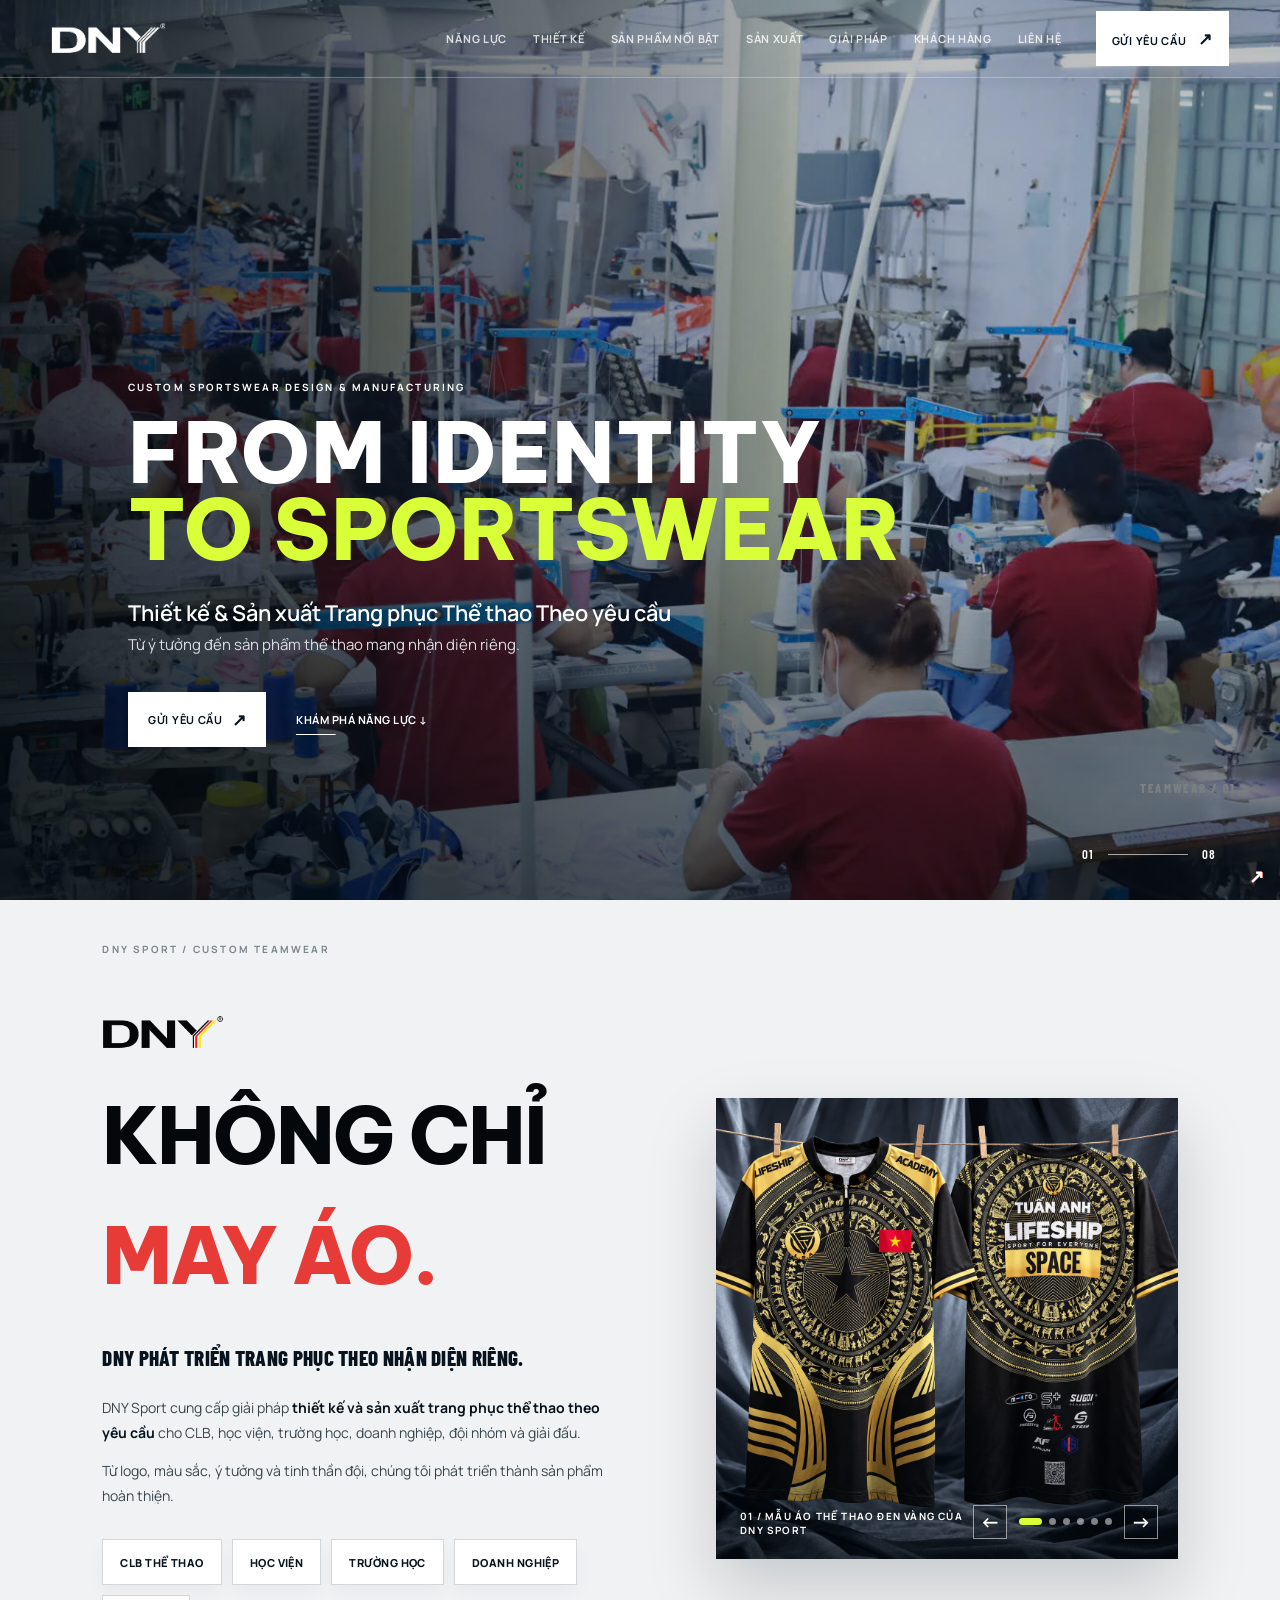
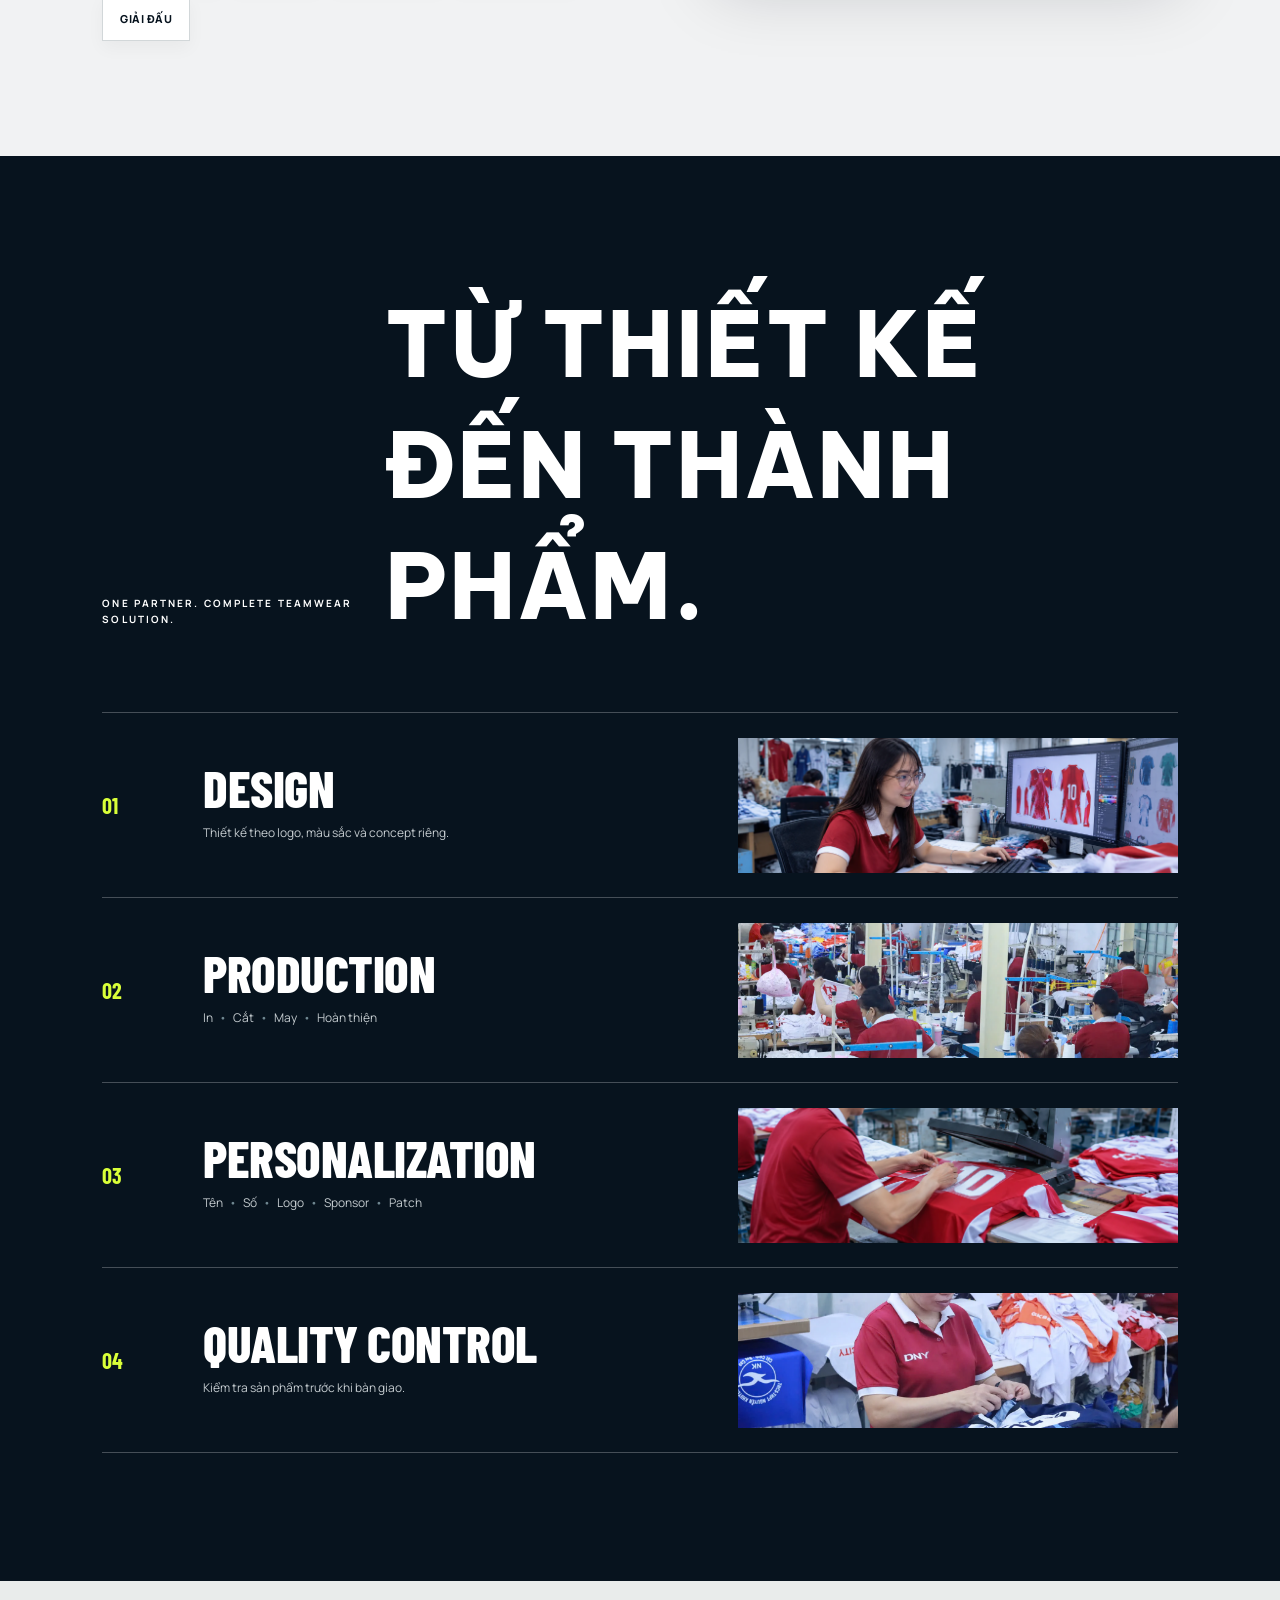
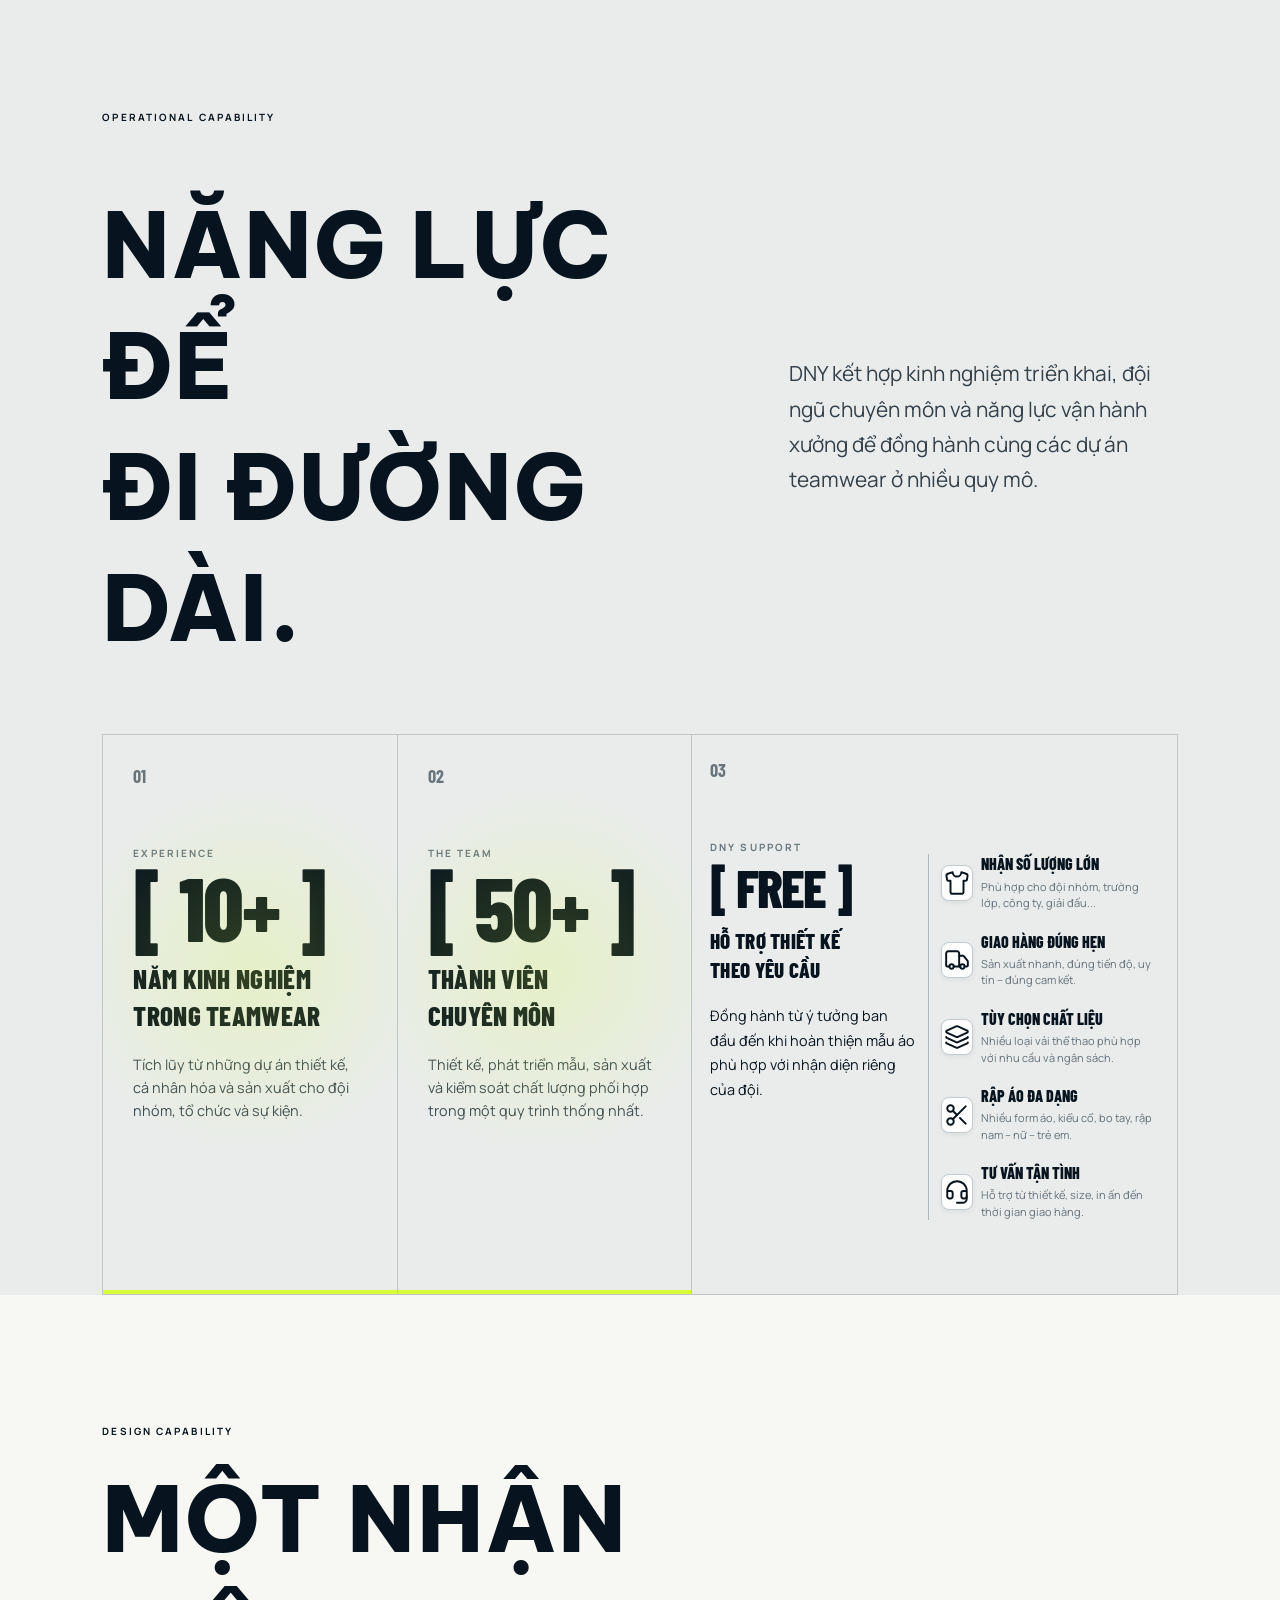
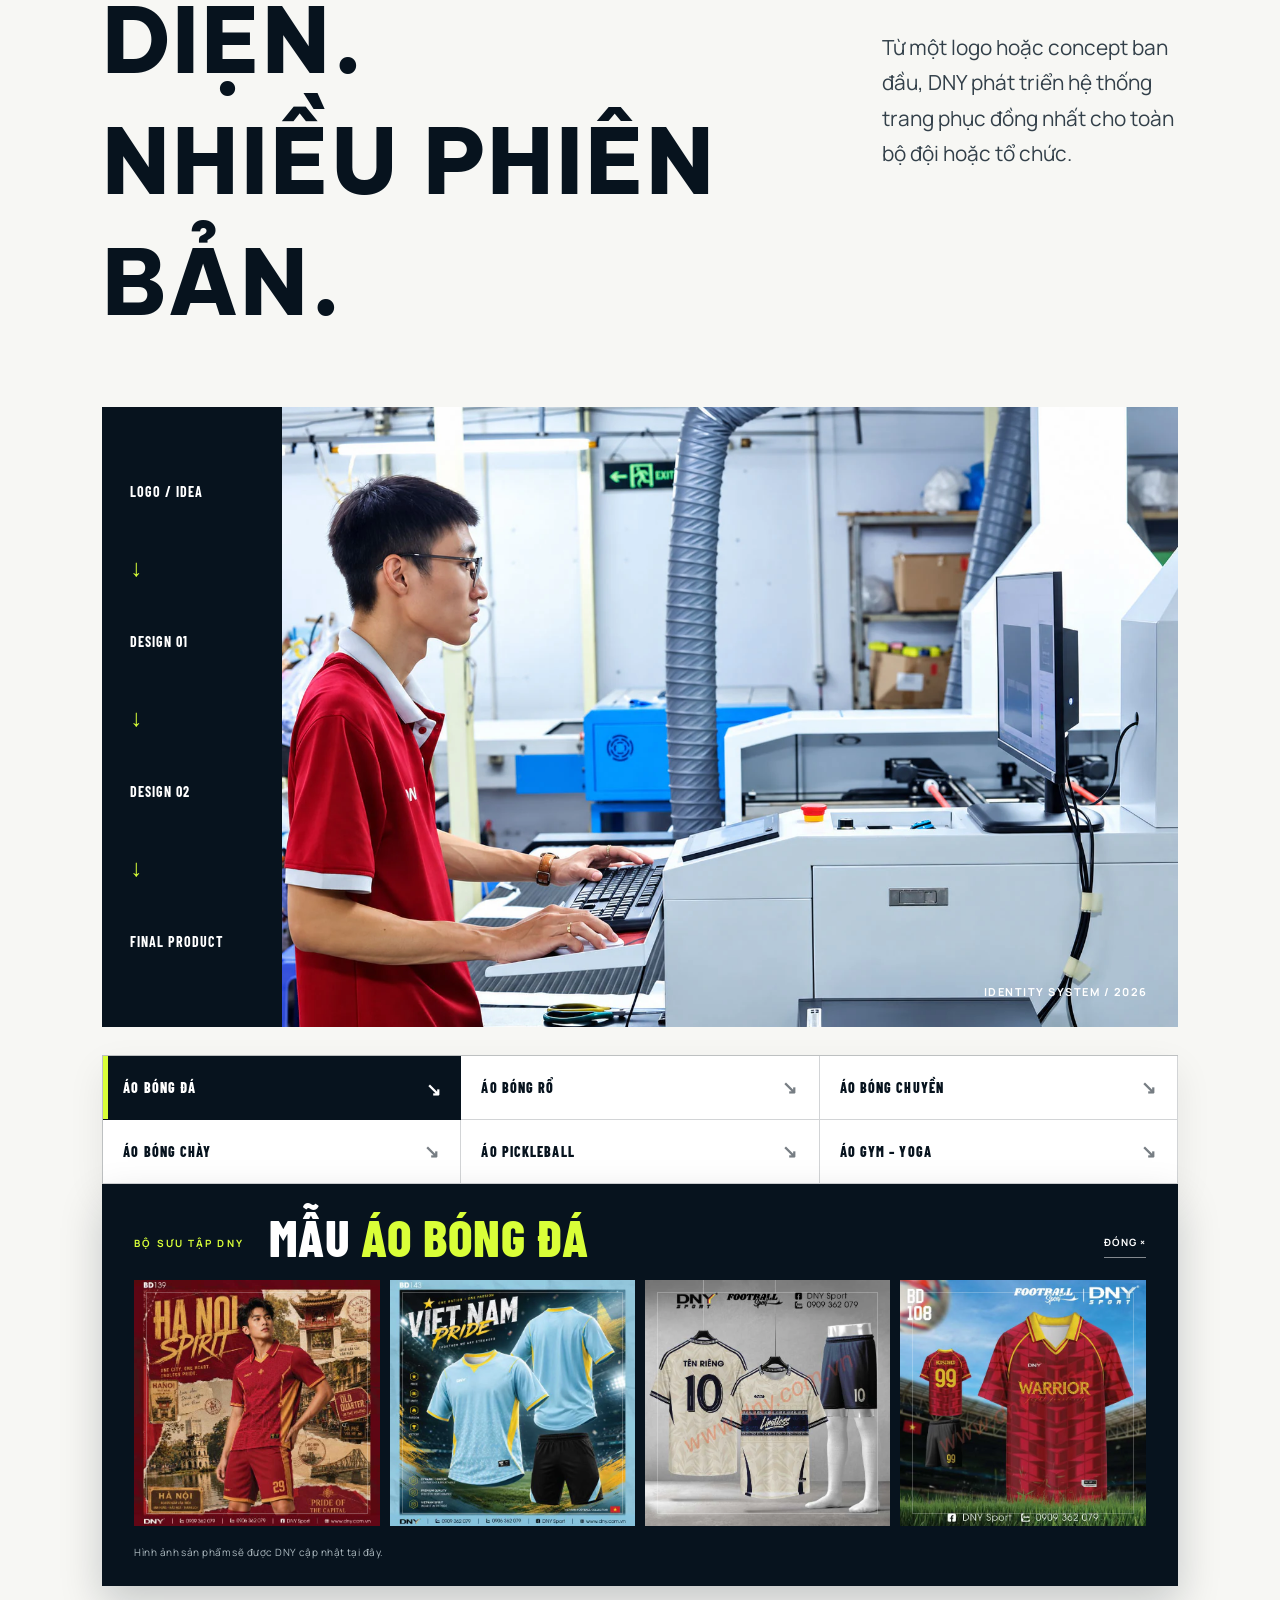
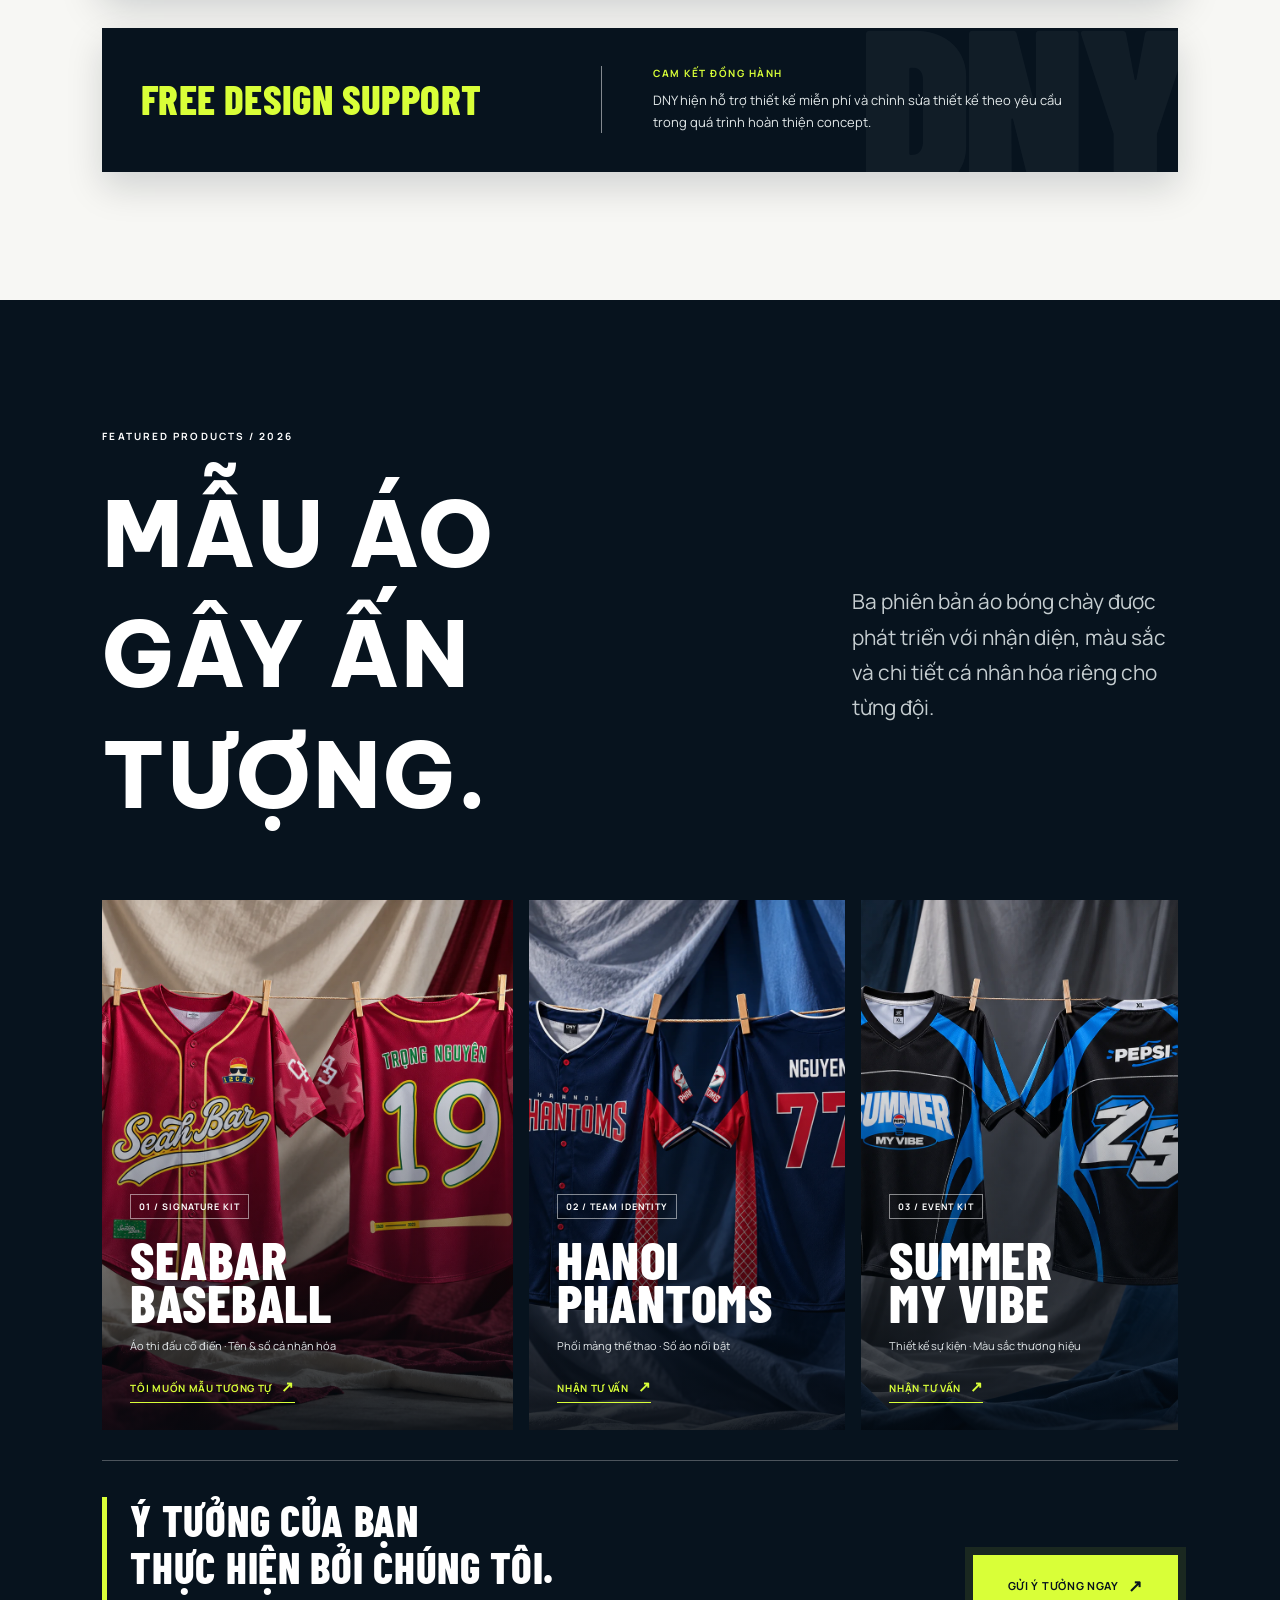
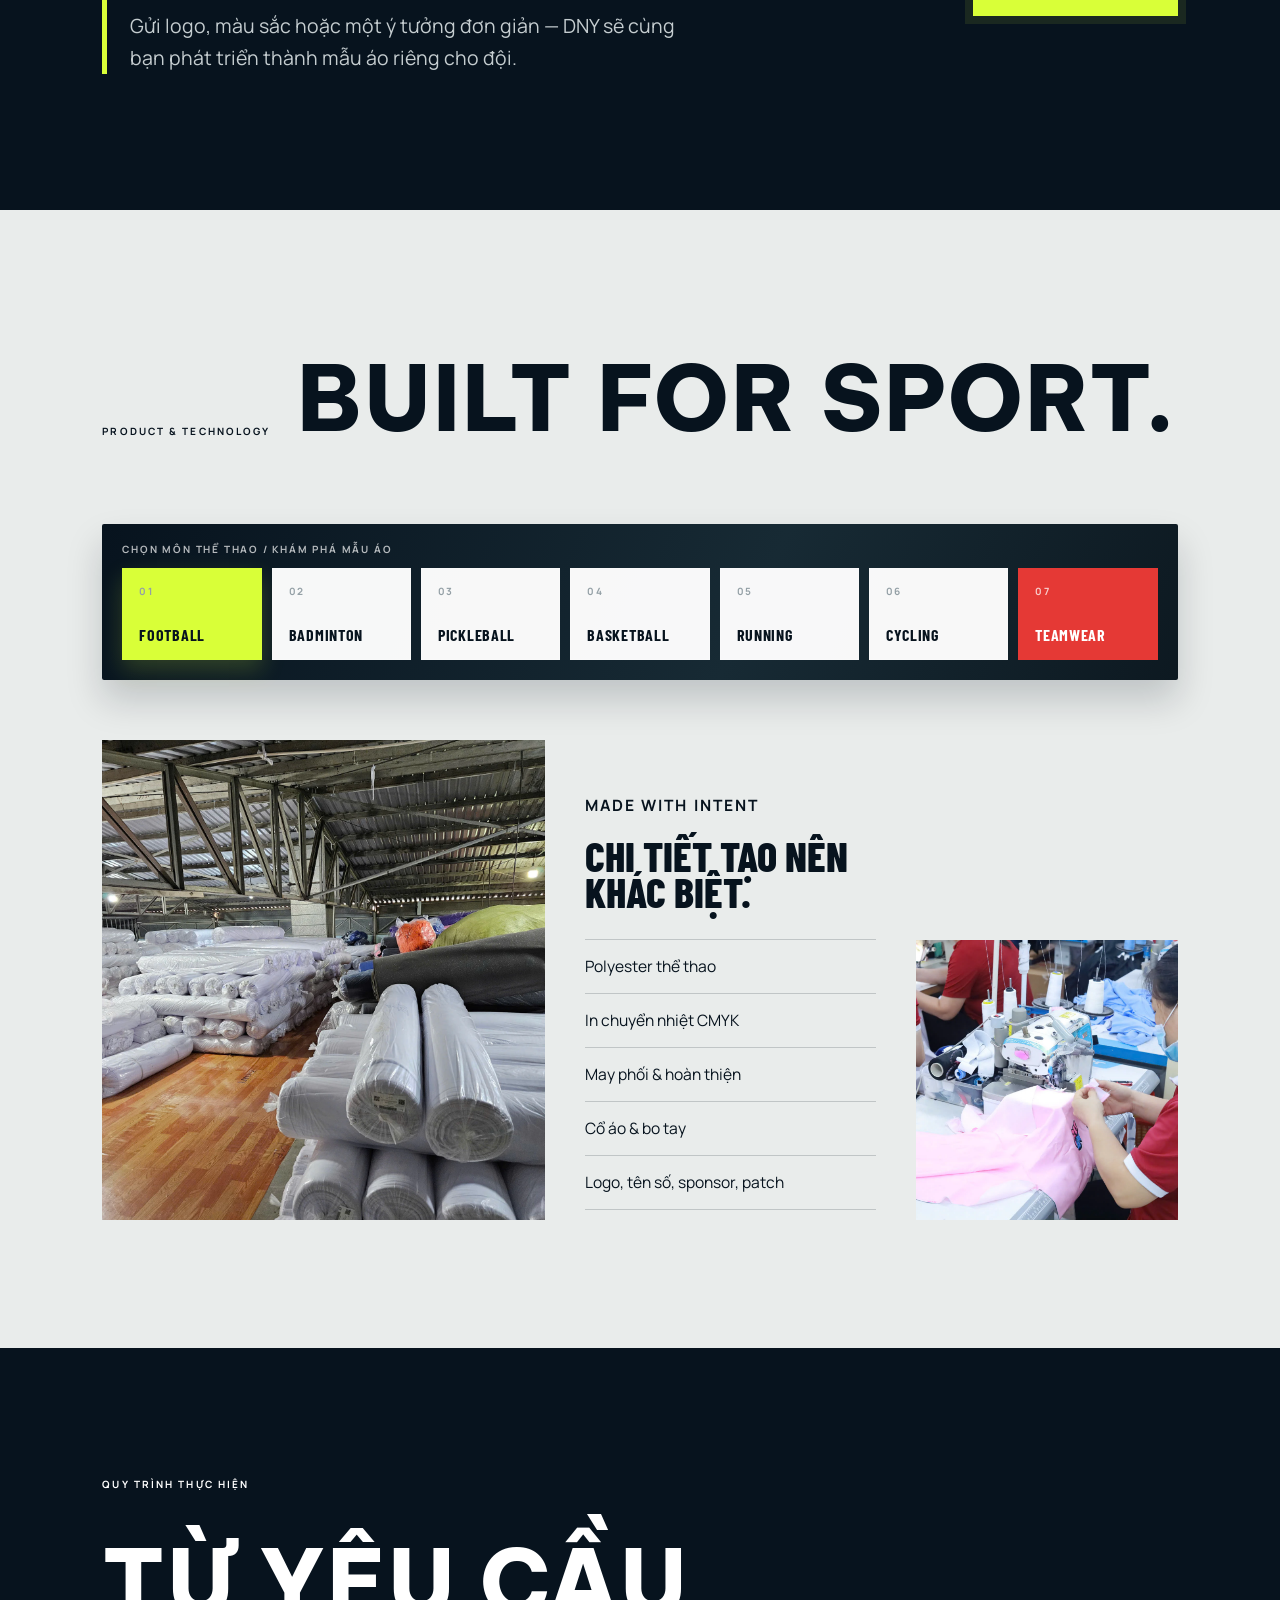
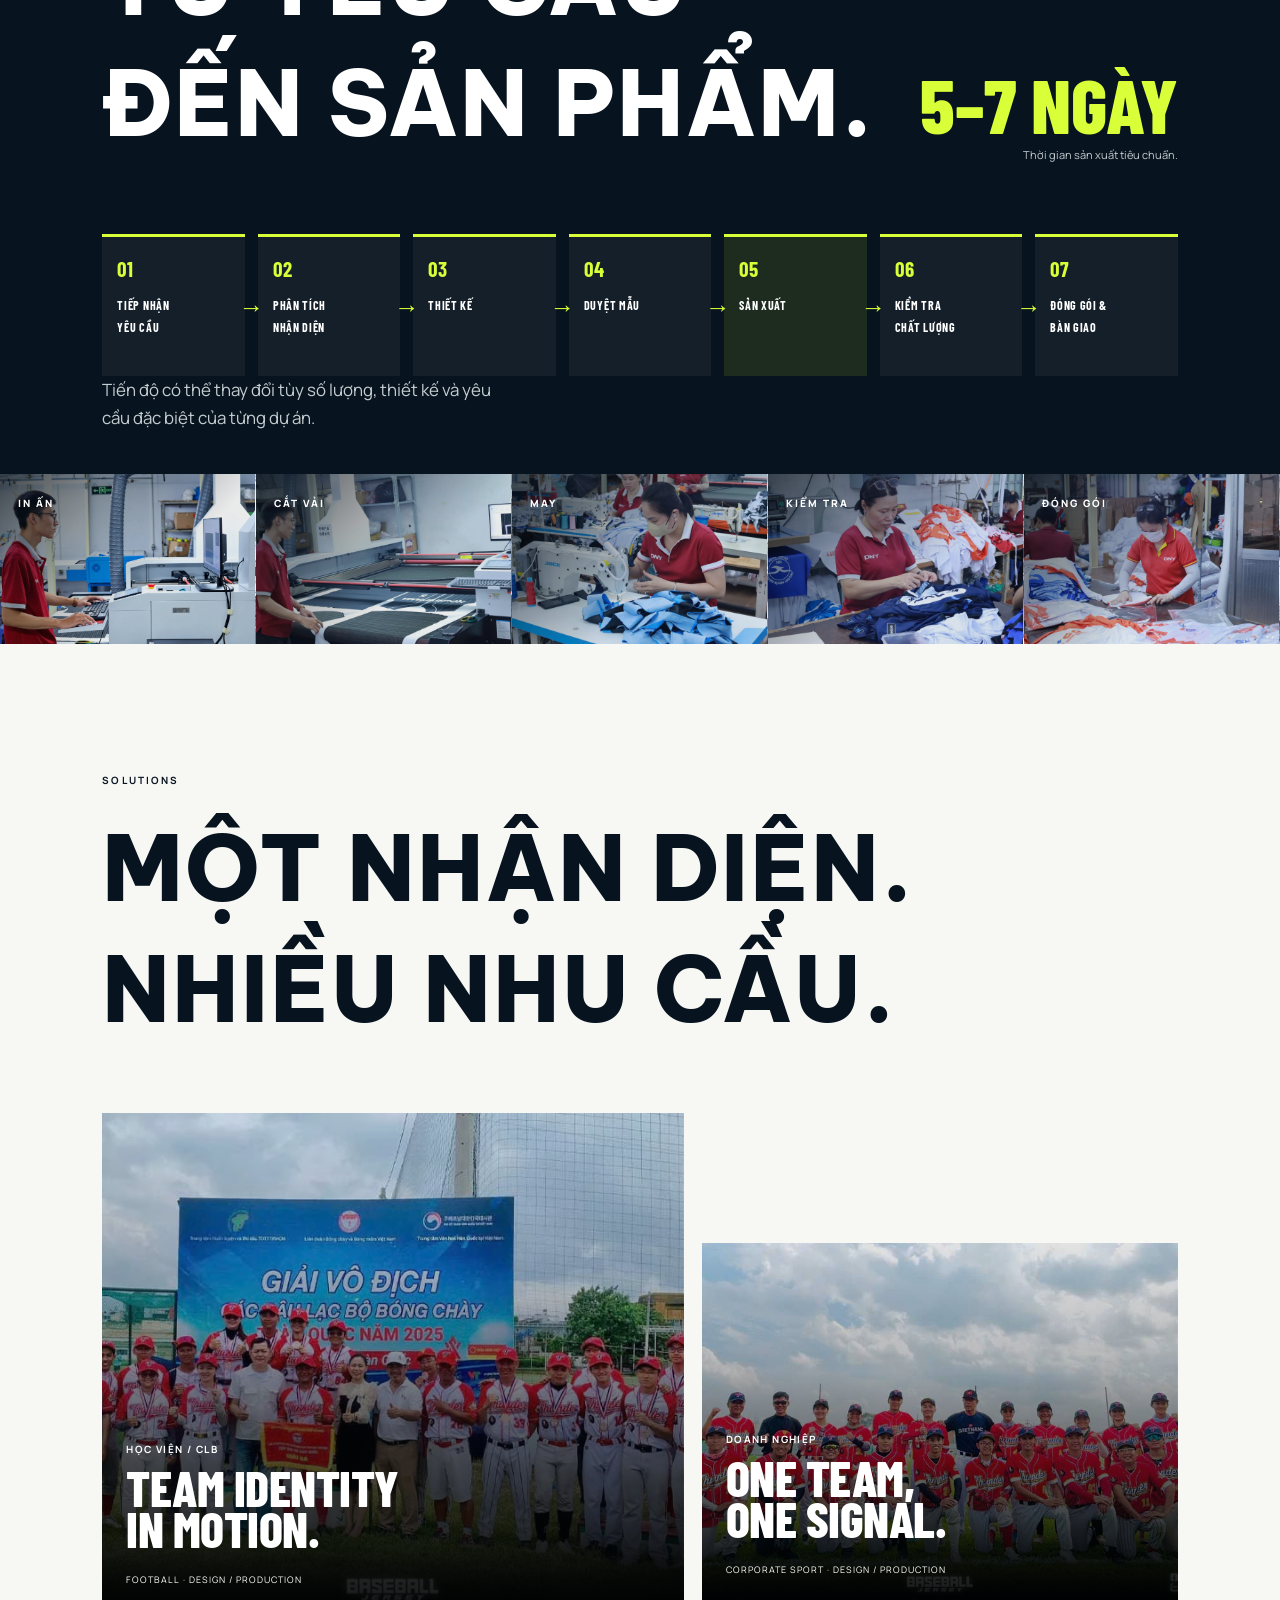
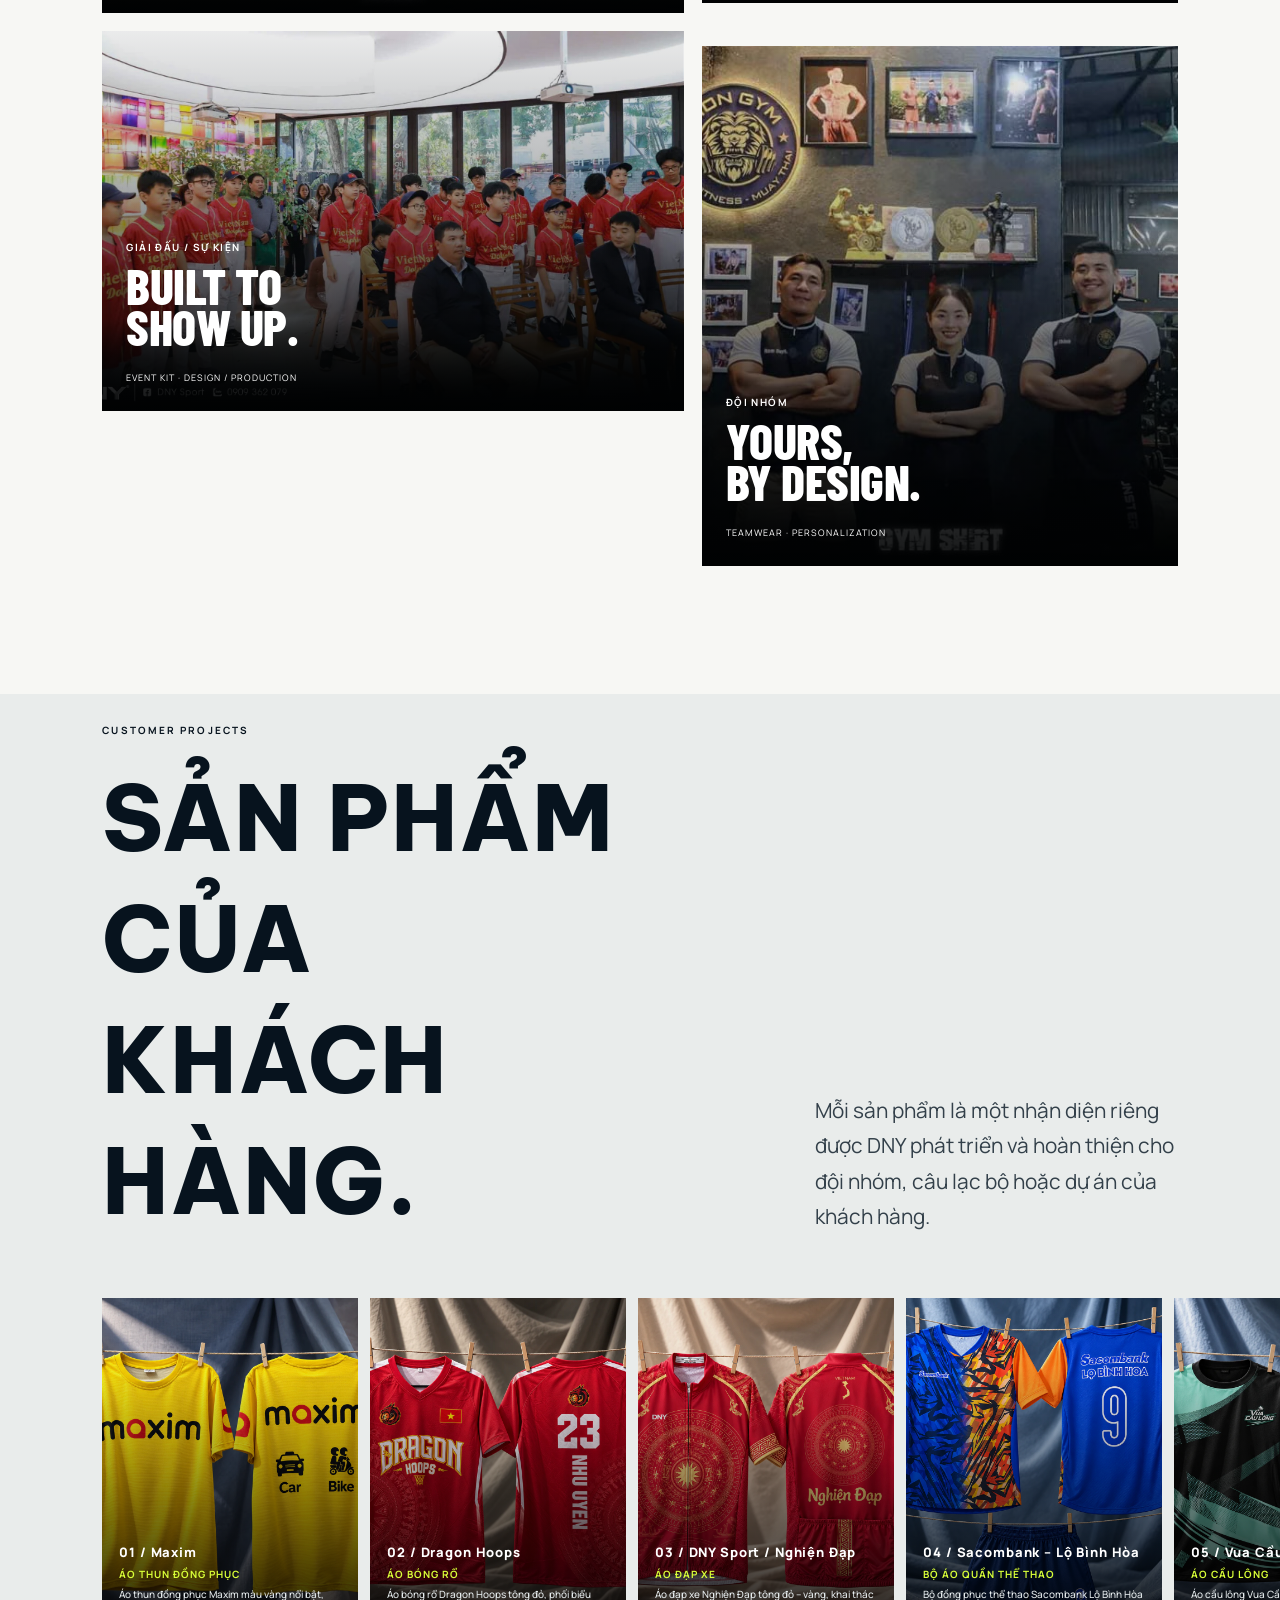
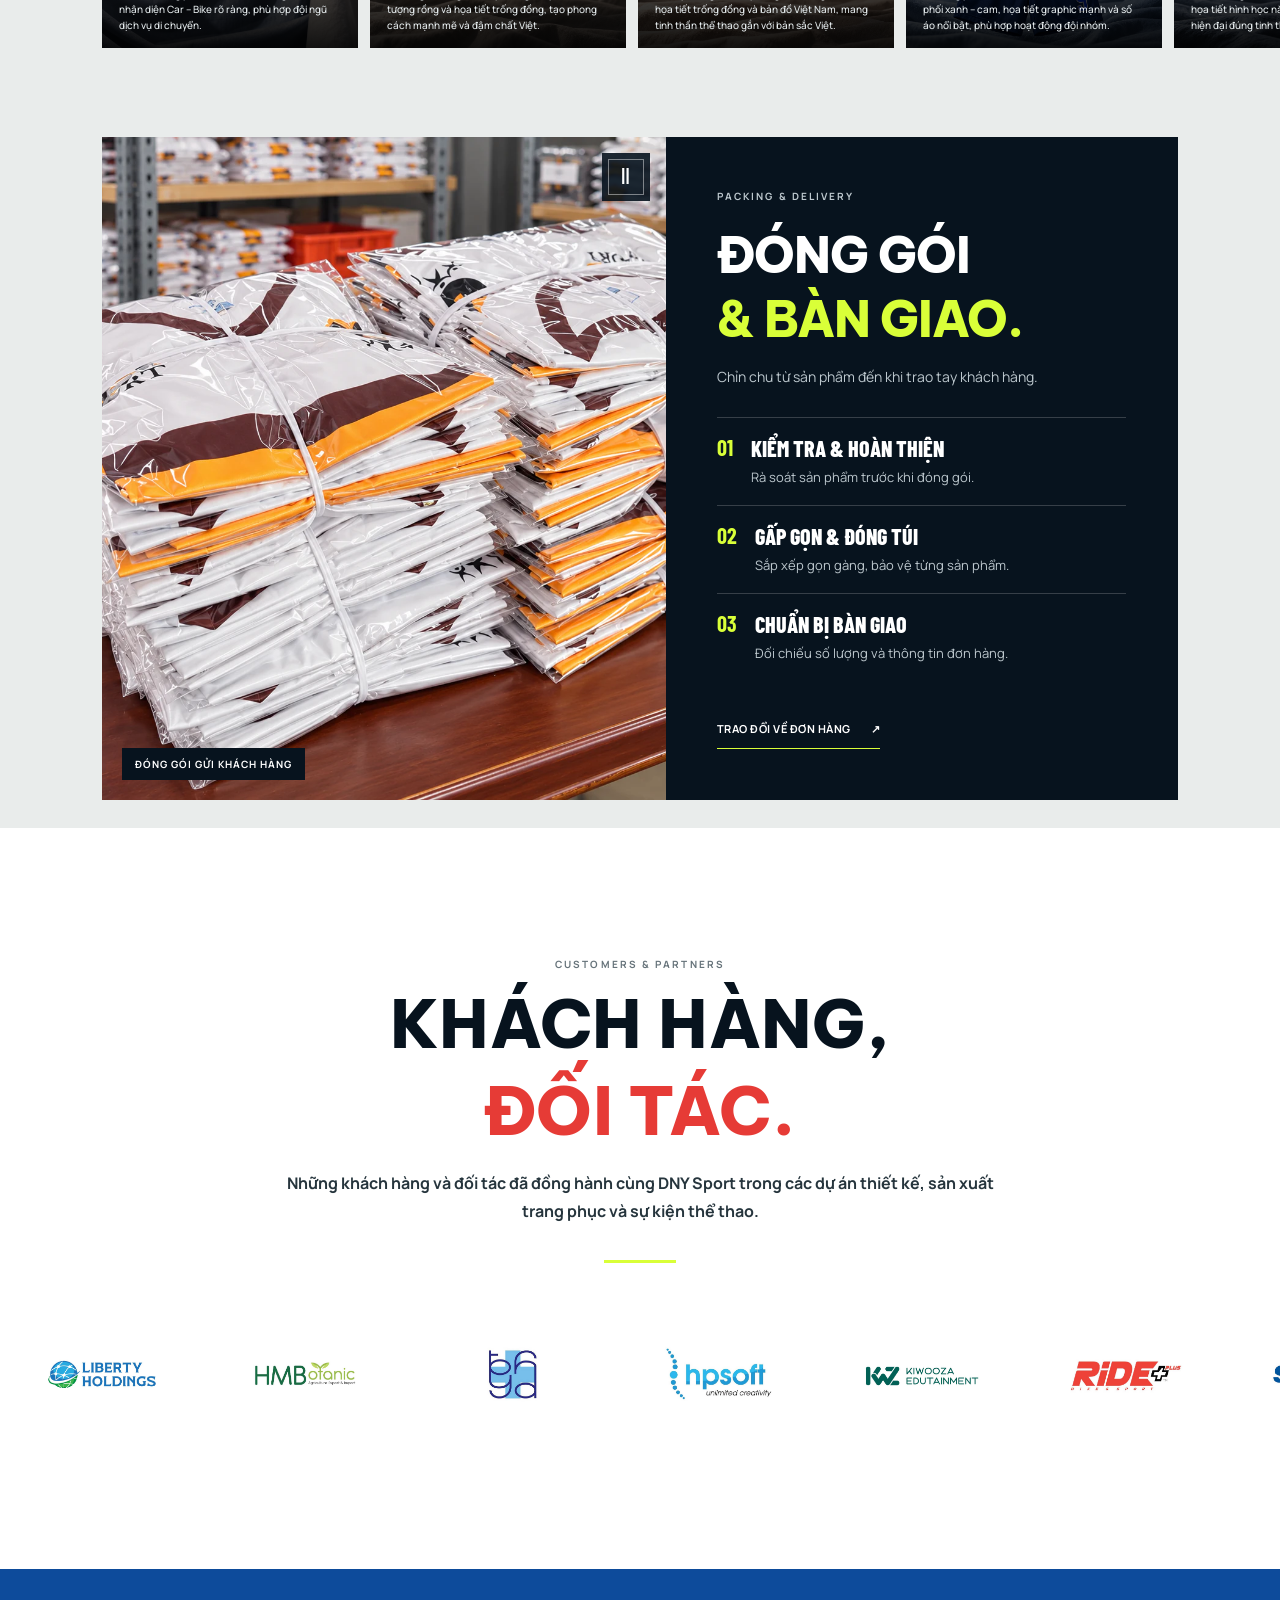
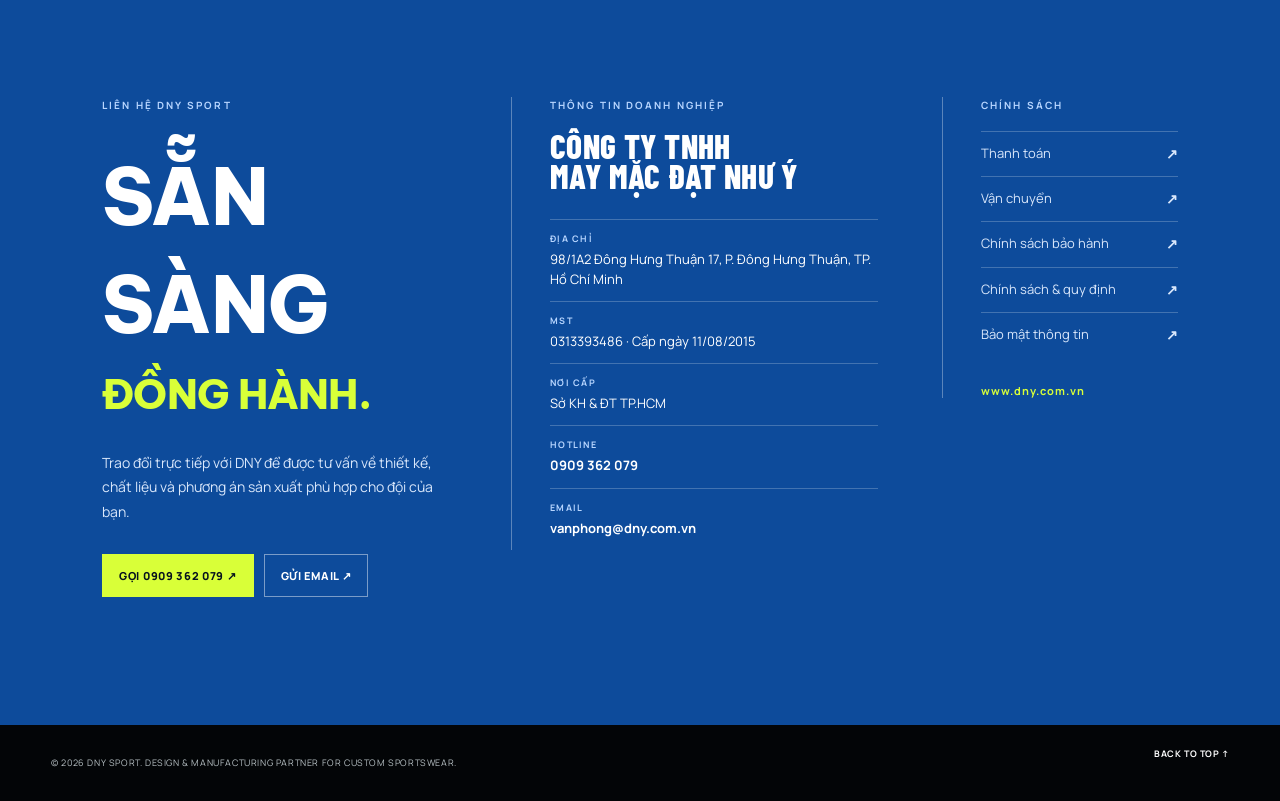
==== commit f4b66d1f: "Smooth mobile animations and repair cutting image" ====
--- a/index.html
+++ b/index.html
@@ -9,7 +9,7 @@
   <link rel="preconnect" href="https://fonts.googleapis.com">
   <link rel="preconnect" href="https://fonts.gstatic.com" crossorigin>
   <link href="https://fonts.googleapis.com/css2?family=Barlow+Condensed:ital,wght@0,500;0,600;0,700;0,800;0,900;1,700&family=Be+Vietnam+Pro:wght@700;800;900&family=Manrope:wght@400;500;600;700&display=swap" rel="stylesheet">
-  <link rel="stylesheet" href="styles.css?v=mobile-motion-3x-20261001-1">
+  <link rel="stylesheet" href="styles.css?v=mobile-motion-smooth-20261001-3">
   <style>
     /* Local customer feedback images for the Solutions panels. */
     .project.project-a { background-image: linear-gradient(rgba(4,11,16,.08),rgba(4,11,16,.62)), url('assets/FEEDBACK/hinh-anh-feedback-ao-bong-chay-2.webp') !important; }
@@ -85,5 +85,5 @@
     <section class="client-logos section" id="clients" aria-labelledby="clients-heading"><div class="client-logos__intro reveal"><p class="eyebrow">CUSTOMERS &amp; PARTNERS</p><h2 id="clients-heading">KHÁCH HÀNG,<br><span>ĐỐI TÁC.</span></h2><p>Những khách hàng và đối tác đã đồng hành cùng DNY Sport trong các dự án thiết kế, sản xuất trang phục và sự kiện thể thao.</p></div><div class="client-logos__accent reveal" aria-hidden="true"></div><div class="client-logos__grid reveal" aria-label="Logo khách hàng và đối tác của DNY Sport"><figure><img src="assets/LOGO%20KH%C3%81CH%20H%C3%80NG%20-%20%C4%90%E1%BB%90I%20T%C3%81C/LIBERTY.webp" alt="Liberty Holdings"></figure><figure><img src="assets/LOGO%20KH%C3%81CH%20H%C3%80NG%20-%20%C4%90%E1%BB%90I%20T%C3%81C/HMB.webp" alt="HMBotanic"></figure><figure><img src="assets/LOGO%20KH%C3%81CH%20H%C3%80NG%20-%20%C4%90%E1%BB%90I%20T%C3%81C/DHYD.webp" alt="Đại học Y Dược"></figure><figure><img src="assets/LOGO%20KH%C3%81CH%20H%C3%80NG%20-%20%C4%90%E1%BB%90I%20T%C3%81C/hpsoft.webp" alt="HP Soft"></figure><figure><img src="assets/LOGO%20KH%C3%81CH%20H%C3%80NG%20-%20%C4%90%E1%BB%90I%20T%C3%81C/kwz.webp" alt="Kiwooza Entertainment"></figure><figure><img src="assets/LOGO%20KH%C3%81CH%20H%C3%80NG%20-%20%C4%90%E1%BB%90I%20T%C3%81C/rideplus.webp" alt="Ride Plus"></figure><figure><img src="assets/LOGO%20KH%C3%81CH%20H%C3%80NG%20-%20%C4%90%E1%BB%90I%20T%C3%81C/sacombank1.webp" alt="Sacombank"></figure><figure><img src="assets/LOGO%20KH%C3%81CH%20H%C3%80NG%20-%20%C4%90%E1%BB%90I%20T%C3%81C/bidv1.webp" alt="BIDV"></figure><figure><img src="assets/LOGO%20KH%C3%81CH%20H%C3%80NG%20-%20%C4%90%E1%BB%90I%20T%C3%81C/evn1.webp" alt="EVN"></figure><figure><img src="assets/LOGO%20KH%C3%81CH%20H%C3%80NG%20-%20%C4%90%E1%BB%90I%20T%C3%81C/medstand1.webp" alt="Medstand"></figure><figure><img src="assets/LOGO%20KH%C3%81CH%20H%C3%80NG%20-%20%C4%90%E1%BB%90I%20T%C3%81C/benthanhtour1.webp" alt="Bến Thành Tourist"></figure><figure><img src="assets/LOGO%20KH%C3%81CH%20H%C3%80NG%20-%20%C4%90%E1%BB%90I%20T%C3%81C/benthanhground1.webp" alt="Bến Thành Ground Service"></figure></div></section>
 
     <section class="contact section dark" id="contact"><div class="contact-background placeholder" aria-hidden="true"></div><div class="contact-head reveal"><p class="eyebrow light">START A PROJECT</p><h2>LET’S BUILD<br>YOUR TEAMWEAR.</h2><p>Gửi DNY thông tin về môn thể thao, số lượng, logo hoặc ý tưởng của bạn. Đội ngũ DNY sẽ đề xuất phương án thiết kế và sản xuất phù hợp.</p></div><div class="contact-grid reveal"><form class="inquiry-form"><label>Tên / Đơn vị<input name="name" required></label><label>Số điện thoại<input type="tel" name="phone" required></label><div class="form-row"><label>Môn thể thao<input name="sport"></label><label>Số lượng dự kiến<input name="quantity"></label></div><label>Nội dung / yêu cầu<textarea name="request" rows="3"></textarea></label><button class="button button-light" type="submit">GỬI YÊU CẦU THIẾT KẾ <b>↗</b></button><p class="form-message" role="status"></p></form><aside class="contact-info"><div class="brand">DNY<span>SPORT</span></div><a href="tel:0909362079">0909 362 079</a><a href="mailto:vanphong@dny.com.vn">vanphong@dny.com.vn</a><a href="https://dny.com.vn" target="_blank" rel="noopener">dny.com.vn ↗</a><p>Nhắn DNY để được hỗ trợ lên thiết kế miễn phí.</p></aside></div></section>
-  </main><footer><p>© 2026 DNY SPORT. DESIGN &amp; MANUFACTURING PARTNER FOR CUSTOM SPORTSWEAR.</p><a href="#top">BACK TO TOP ↑</a></footer><a href="#contact" class="mobile-cta">NHẬN TƯ VẤN <b>↗</b></a><script src="script.js"></script>
+  </main><footer><p>© 2026 DNY SPORT. DESIGN &amp; MANUFACTURING PARTNER FOR CUSTOM SPORTSWEAR.</p><a href="#top">BACK TO TOP ↑</a></footer><a href="#contact" class="mobile-cta">NHẬN TƯ VẤN <b>↗</b></a><script src="script.js?v=mobile-motion-smooth-20261001-3"></script>
 </body></html>
--- a/styles.css
+++ b/styles.css
@@ -48,7 +48,8 @@
 /* Packing feature beneath the customer product collection. */
 .packing-feature{display:grid;grid-template-columns:minmax(0,1.1fr) minmax(0,1fr);margin-top:56px;background:#07131e;color:#fff;overflow:hidden}
 .packing-feature__photo{position:relative;margin:0;min-height:520px;overflow:hidden}
-.packing-track{position:absolute;inset:0 auto 0 0;width:600%;height:100%;display:flex;will-change:transform}
+.packing-track{position:absolute;inset:0 auto 0 0;width:600%;height:100%;display:flex;will-change:auto}
+.packing-feature__photo.is-motion-active .packing-track{will-change:transform}
 .packing-feature__photo .packing-track img{position:static;flex:0 0 calc(100% / 6);width:calc(100% / 6);min-width:0;height:100%;object-fit:cover}
 .packing-feature__photo img{position:absolute;inset:0;width:100%;height:100%;object-fit:cover}
 .packing-feature__photo img[hidden]{display:none}
@@ -339,8 +340,19 @@
   }
 }
 
-/* Faster mobile marquees for the customer projects and partner logos. */
-@media(max-width:800px){
-  .partner-list{animation-duration:2s}
-  .client-logos__grid{animation-duration:4s}
-}
+.partner-list.is-motion-paused,.client-logos__grid.is-motion-paused{animation-play-state:paused}
+
+/* Three times faster than the standard mobile reels, without keeping an
+   off-screen image track active on the GPU. */
+@media(max-width:800px){
+  .partner-list{animation-duration:8s}
+  .client-logos__grid{animation-duration:8.7s}
+  .partner-list.is-in-view,.client-logos__grid.is-in-view{will-change:transform}
+  .client-logos__grid img{mix-blend-mode:normal}
+  .process-carousel__slide.is-active img{animation:none}
+  .site-header.is-scrolled{backdrop-filter:none}
+}
+
+/* The original cutting-table asset is not present in the published tree. */
+.process-visual{background-image:linear-gradient(110deg,rgba(6,17,26,.12),rgba(6,17,26,.48)),url('assets/dny-cutting-operator.webp')!important}
+.production-strip div:nth-child(1){background-image:url('assets/dny-cutting-operator.webp')!important}
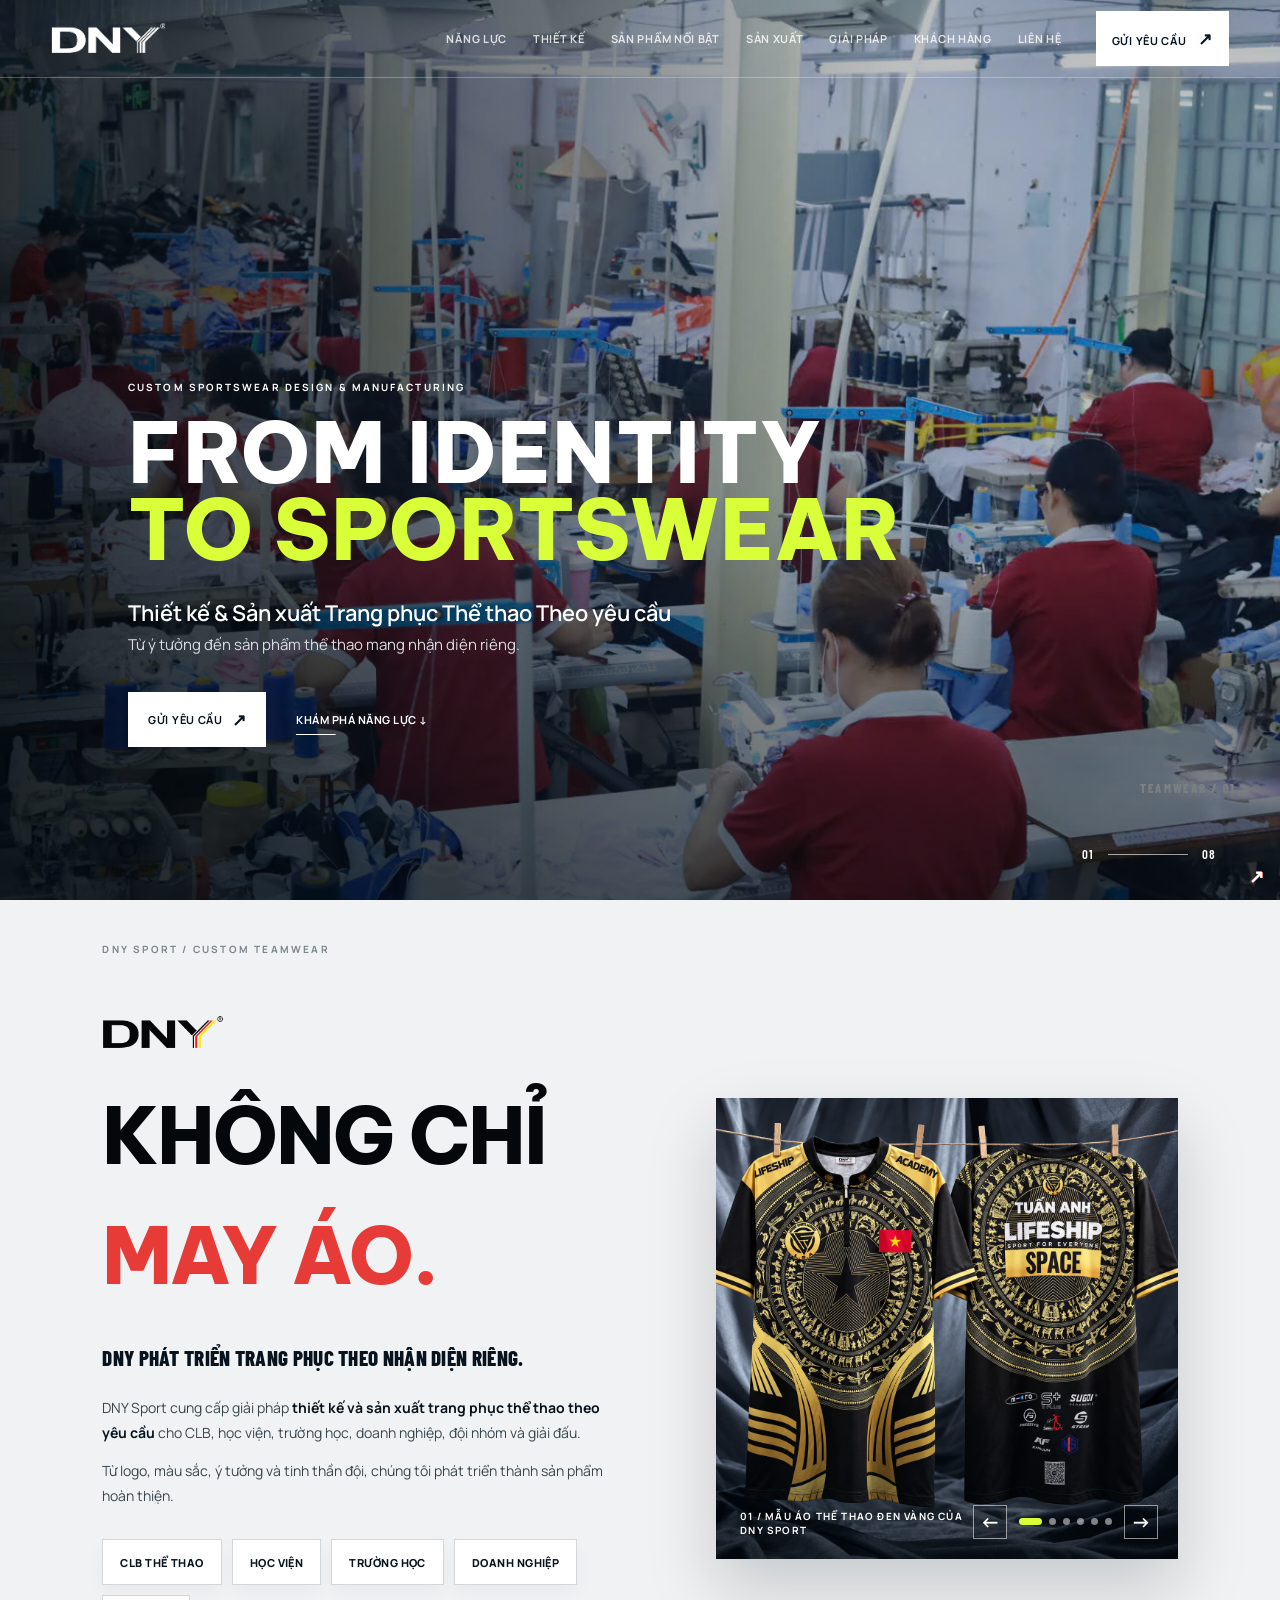
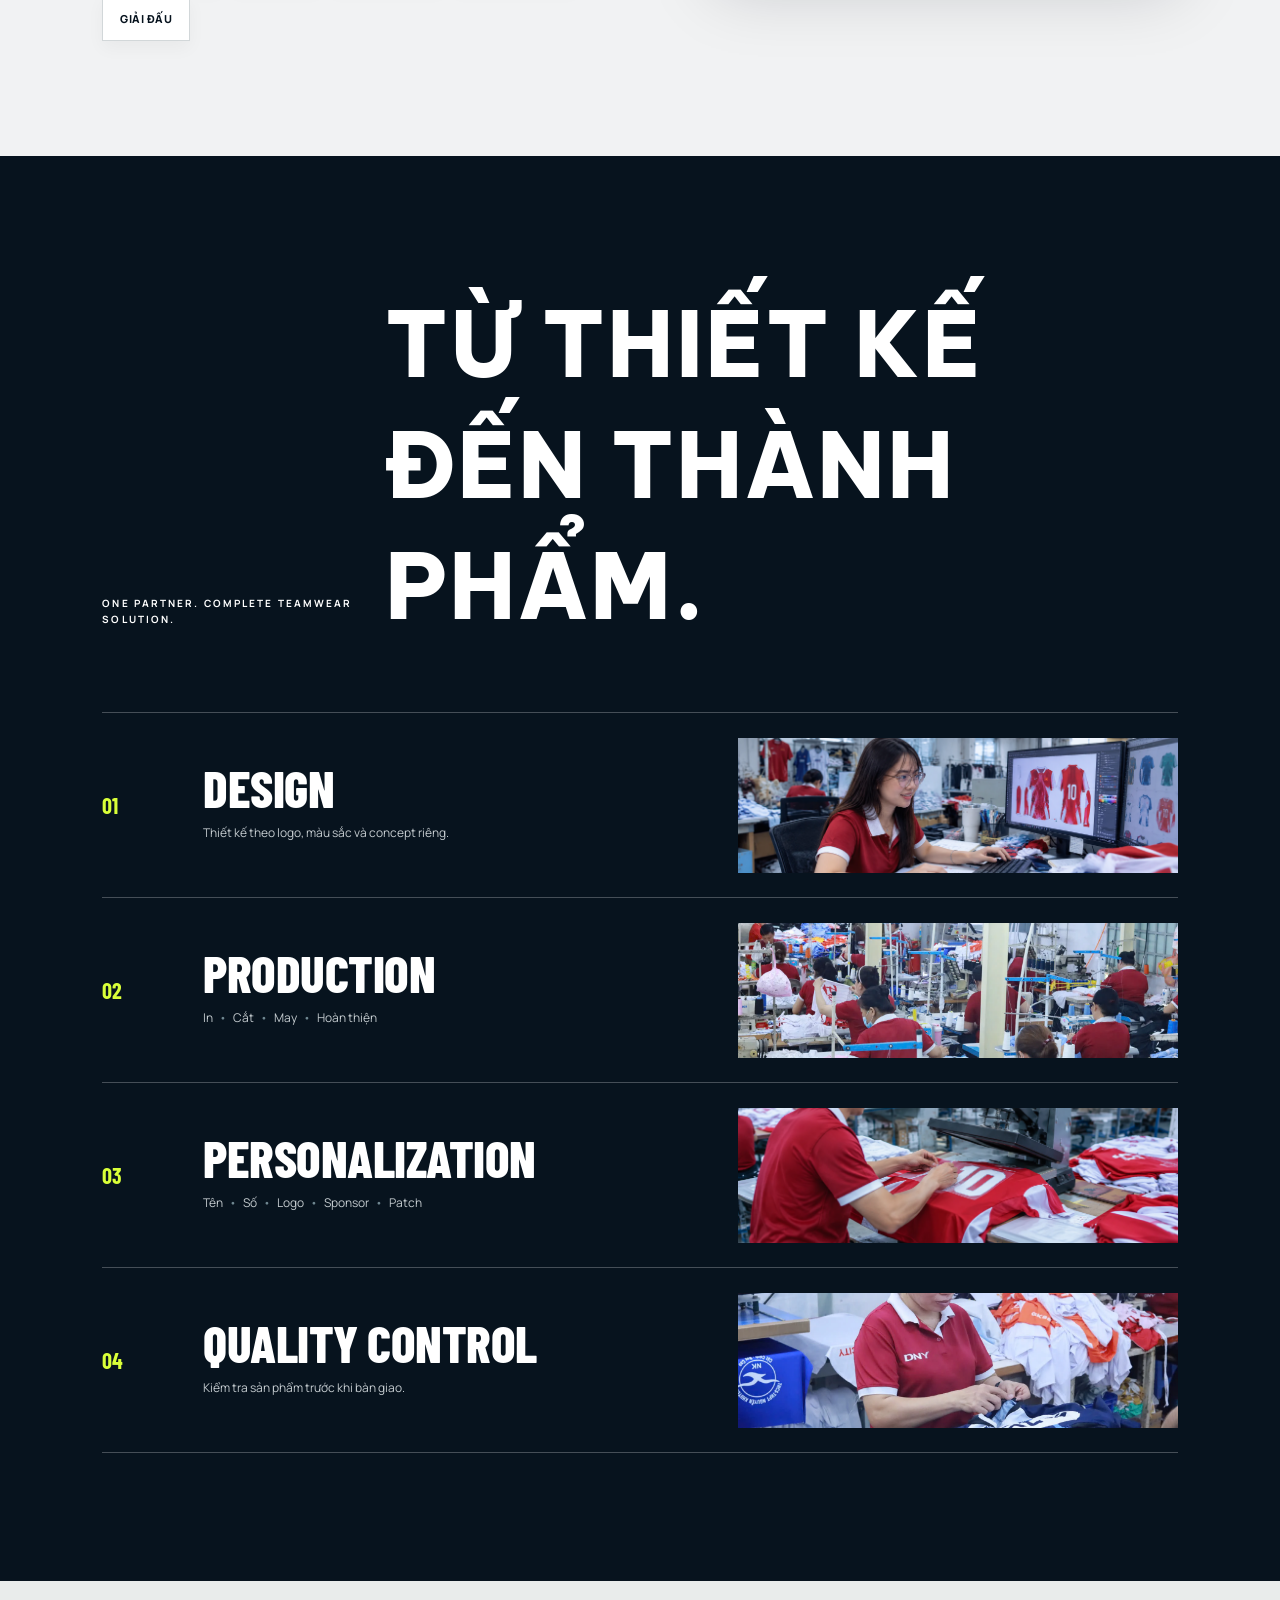
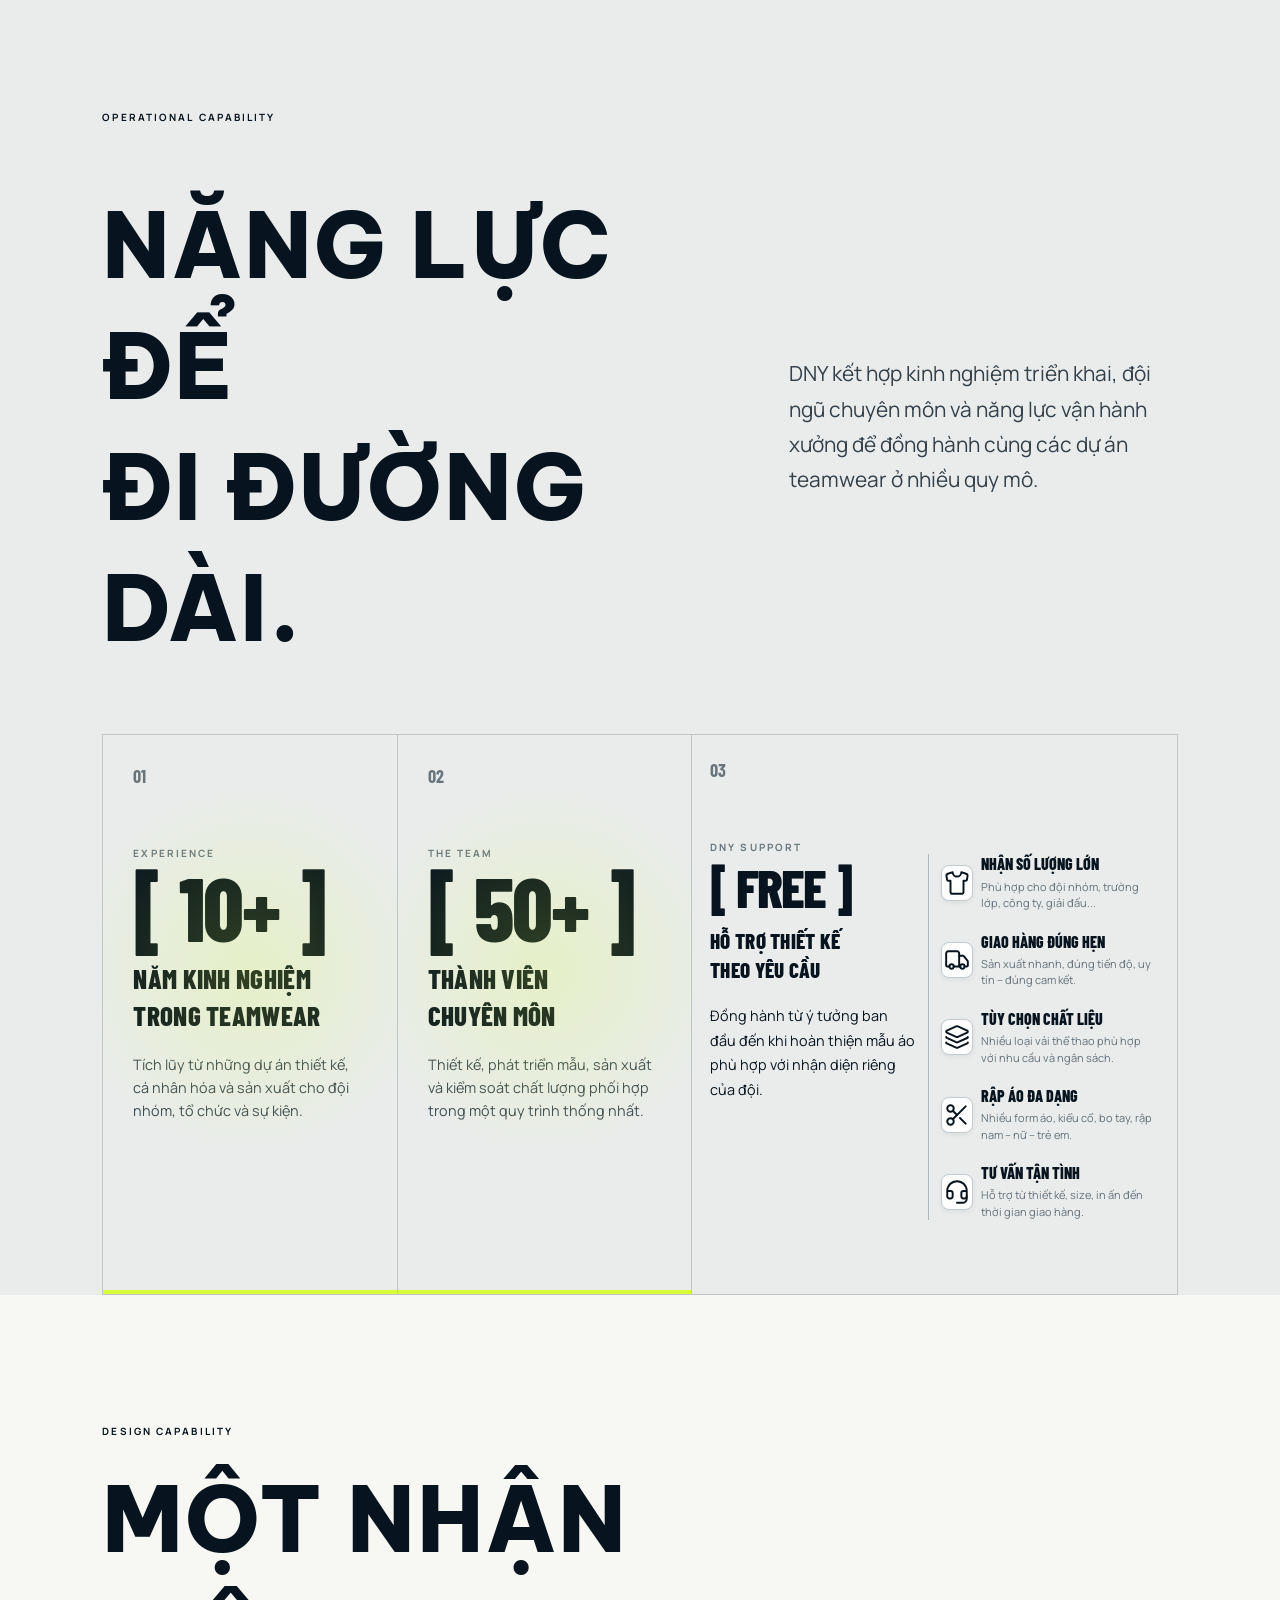
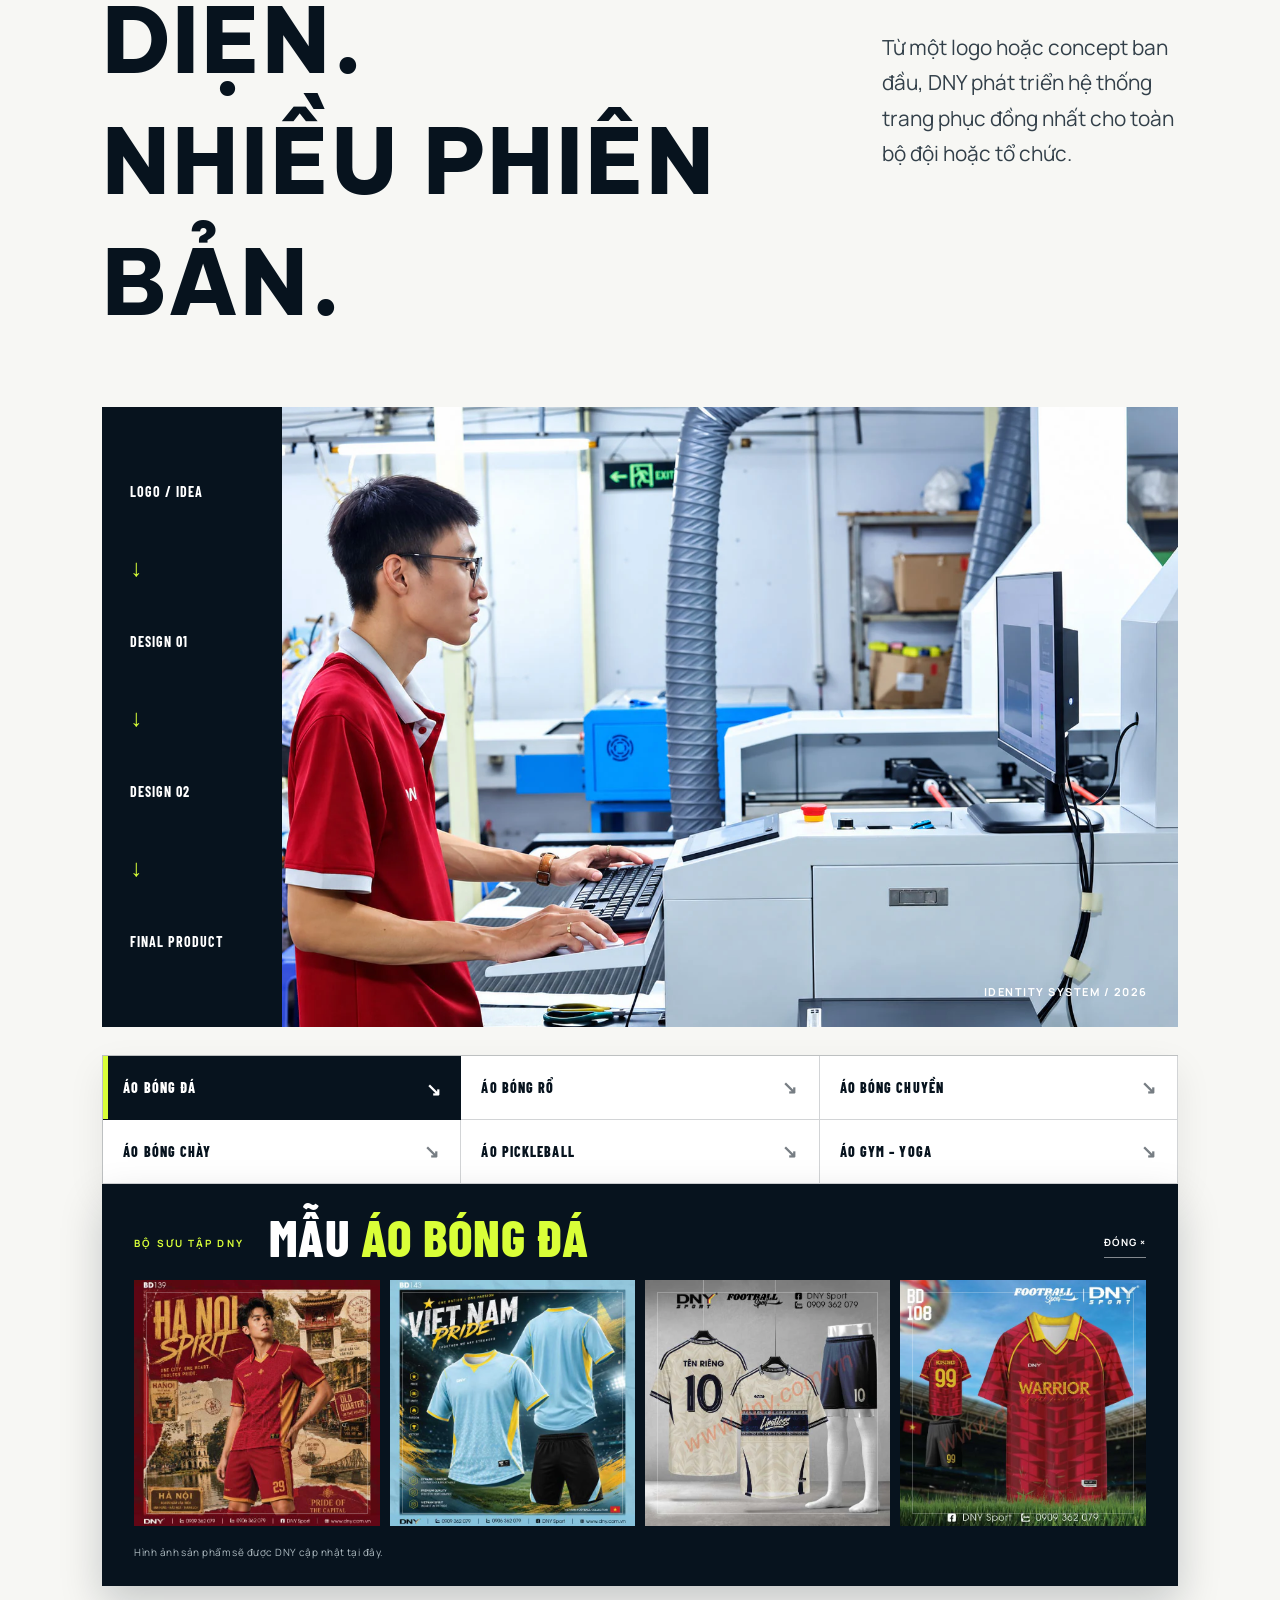
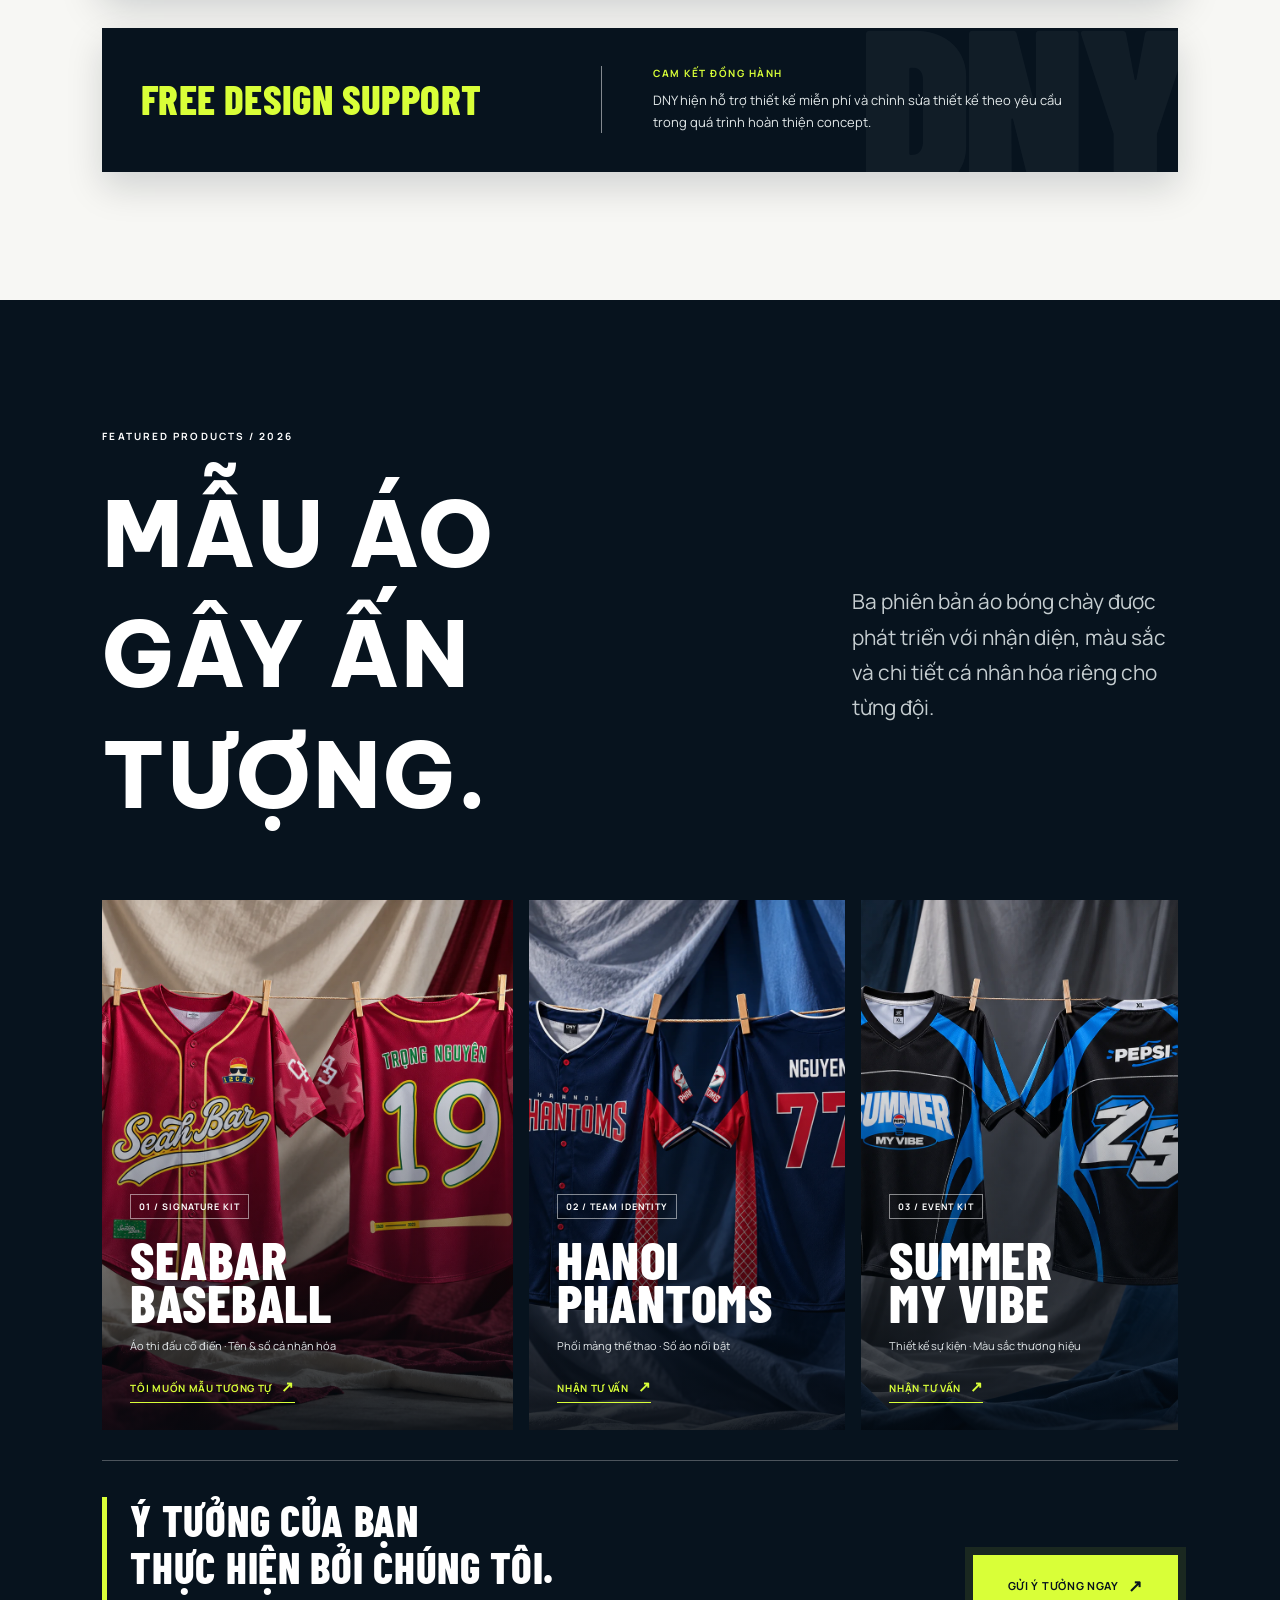
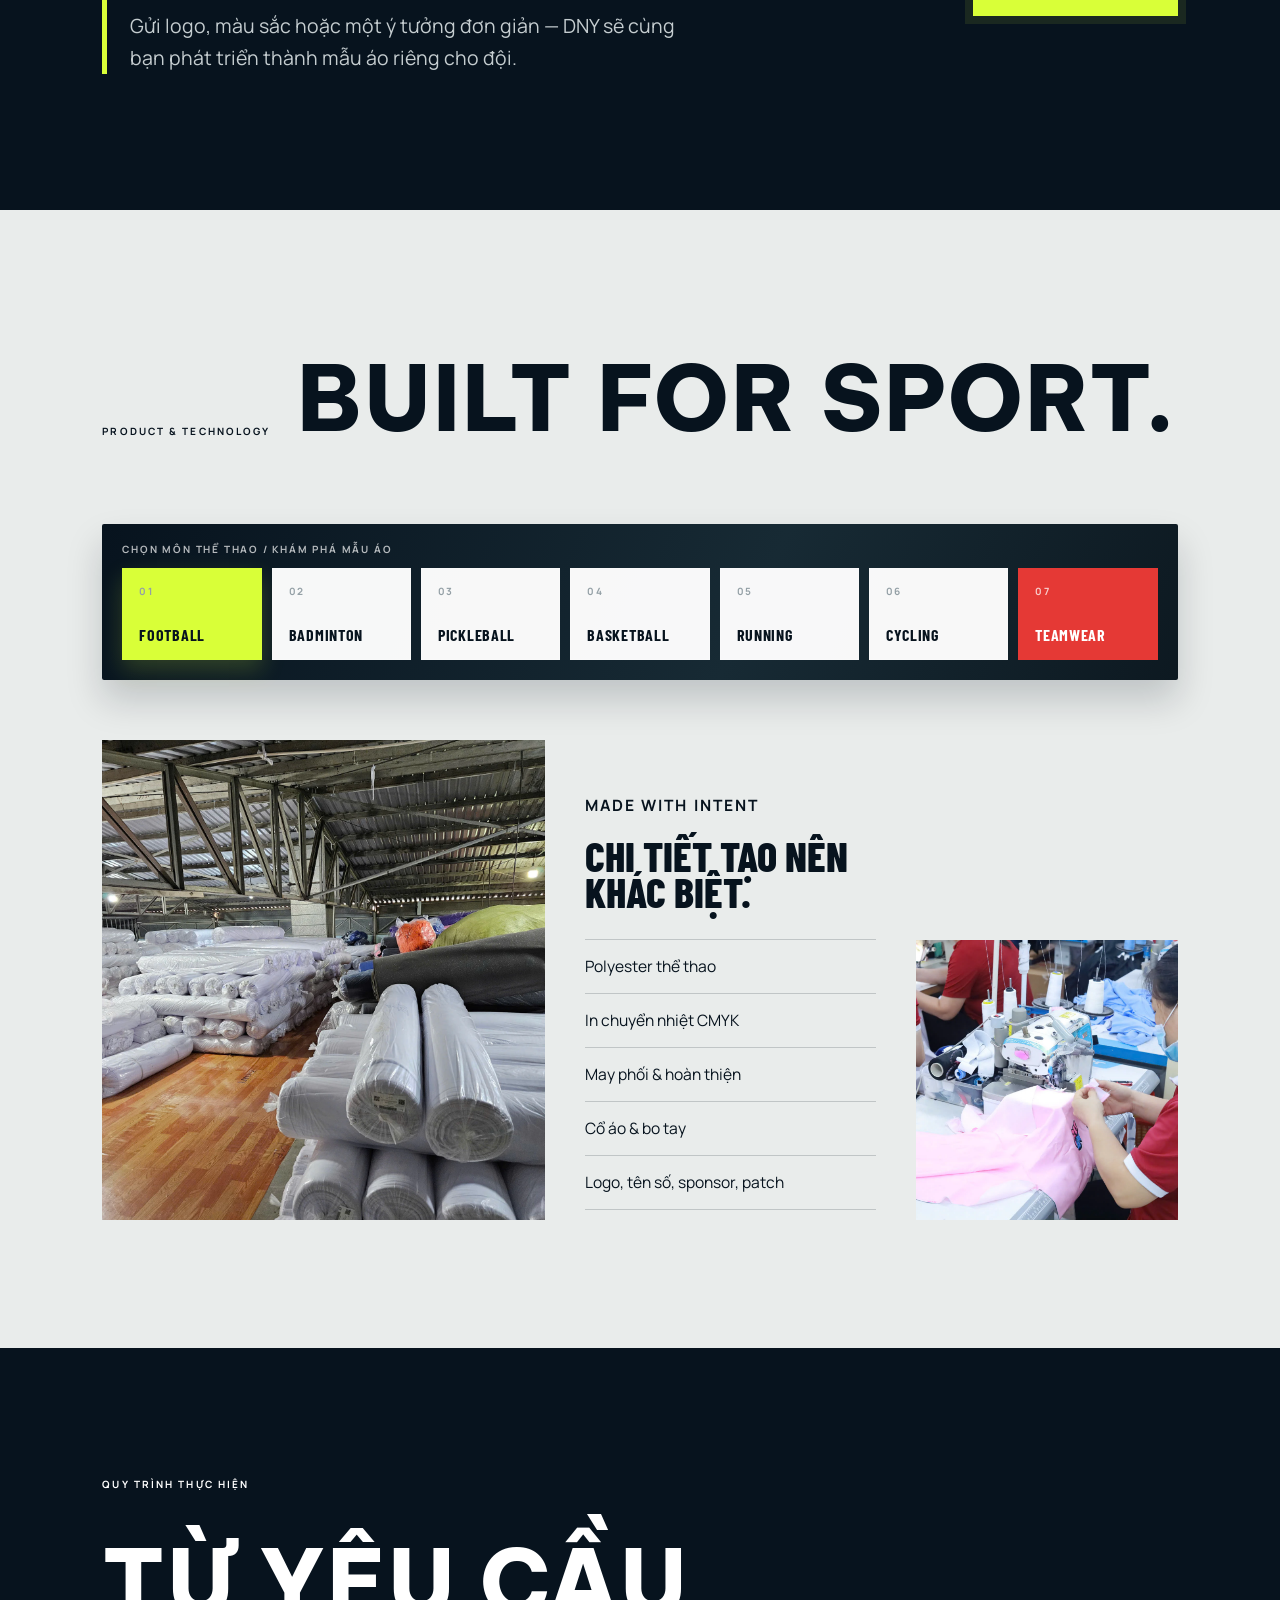
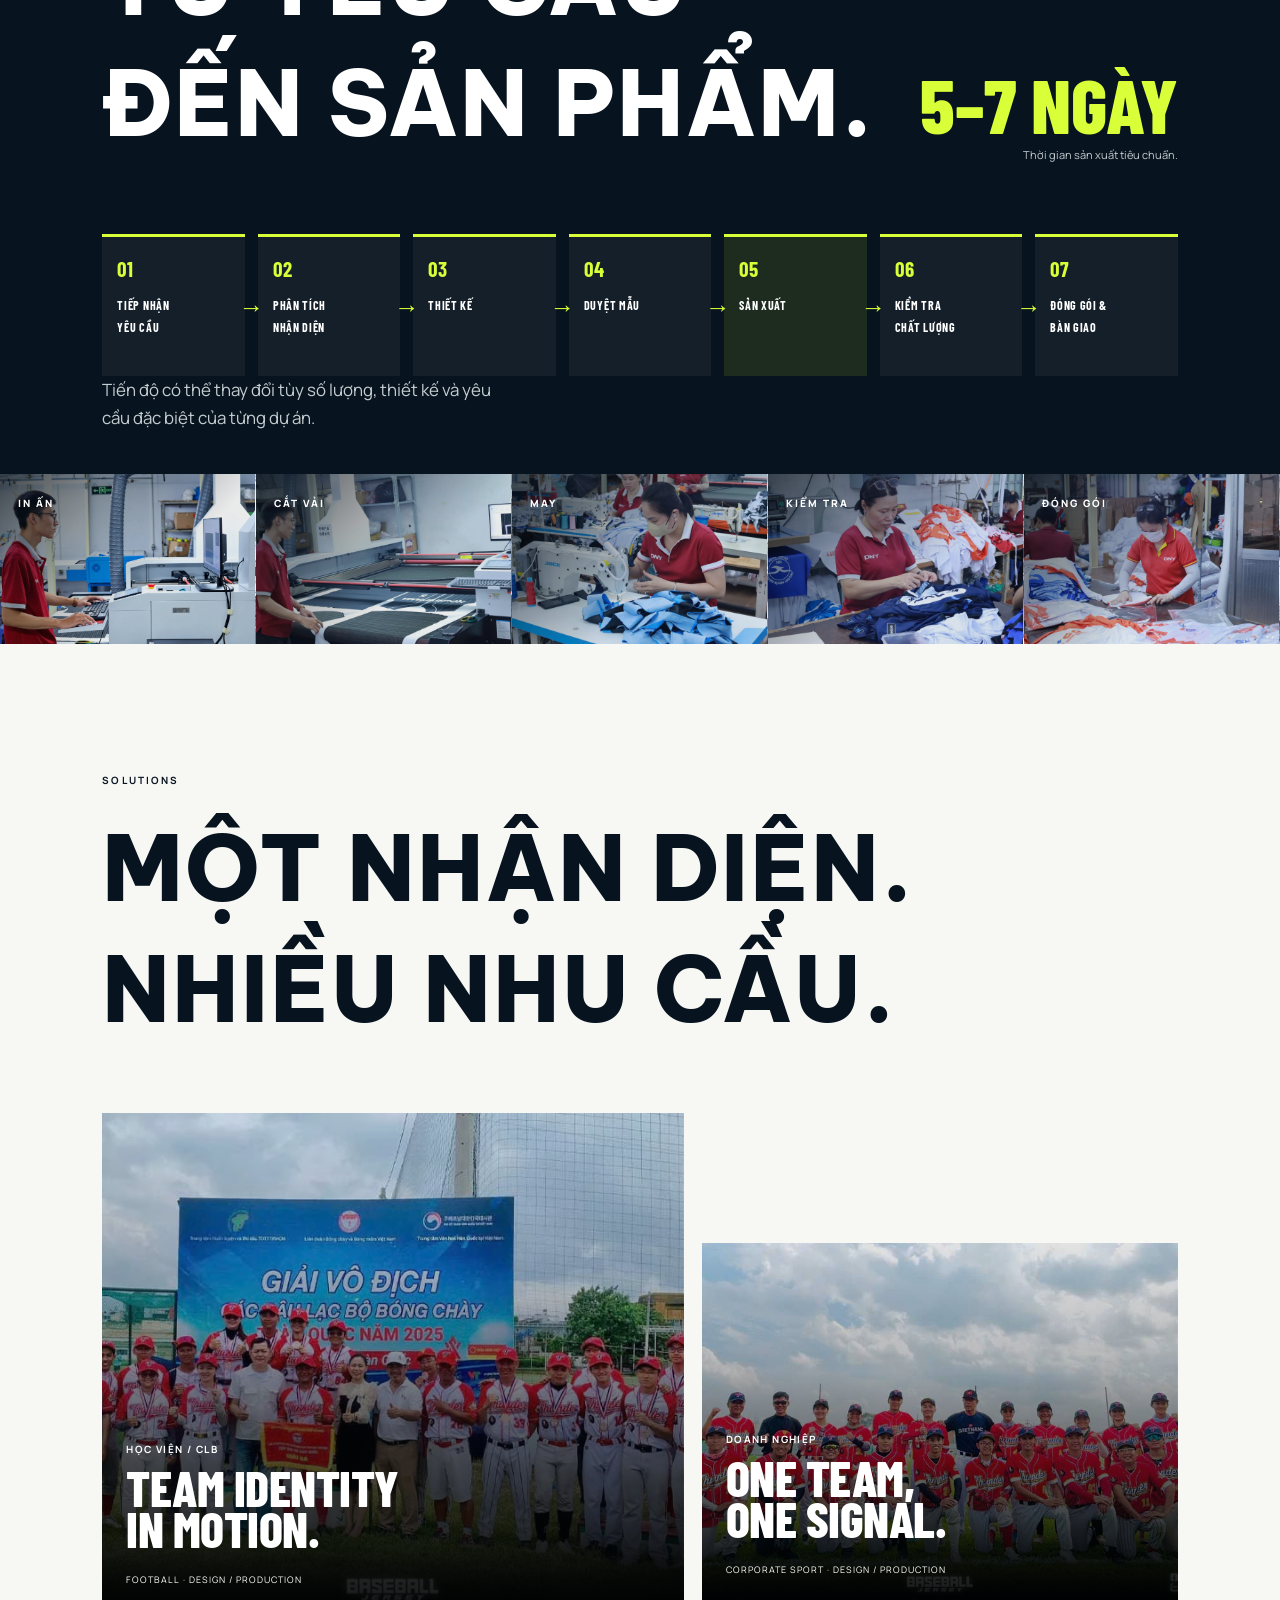
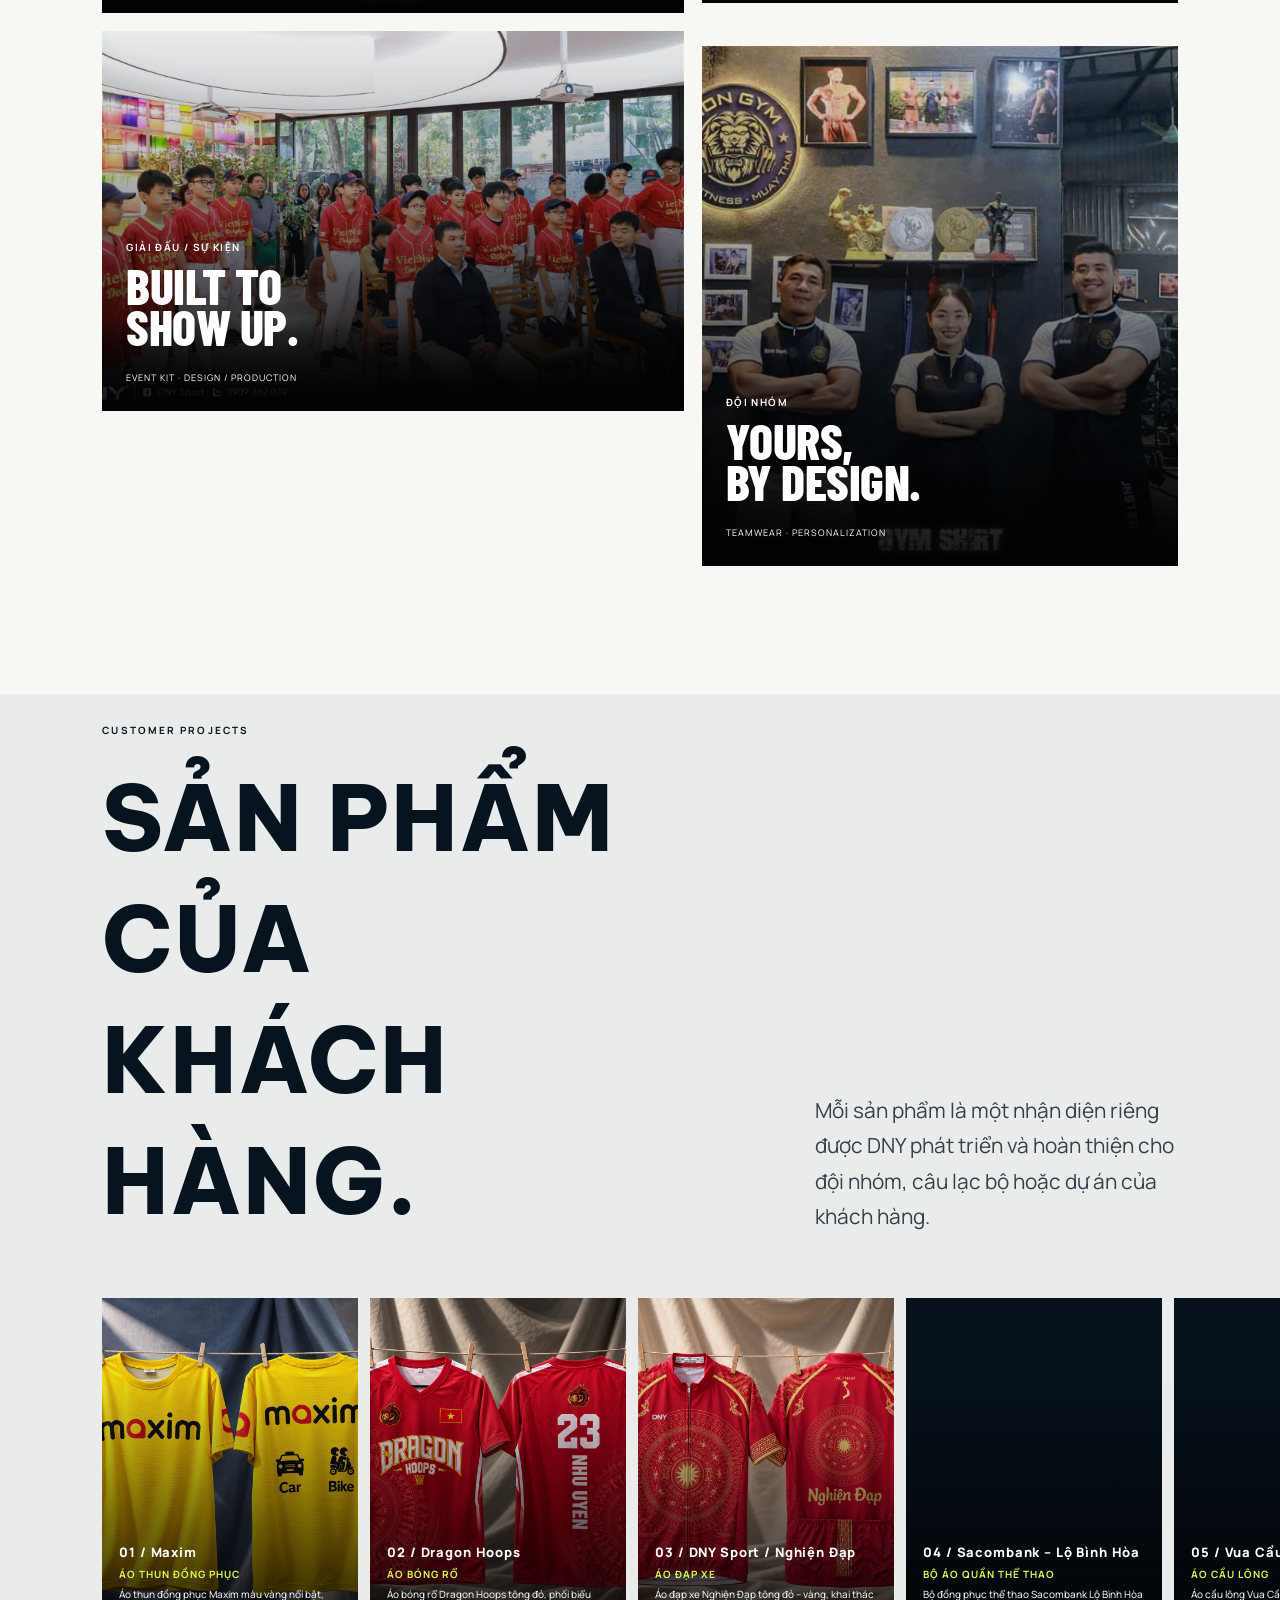
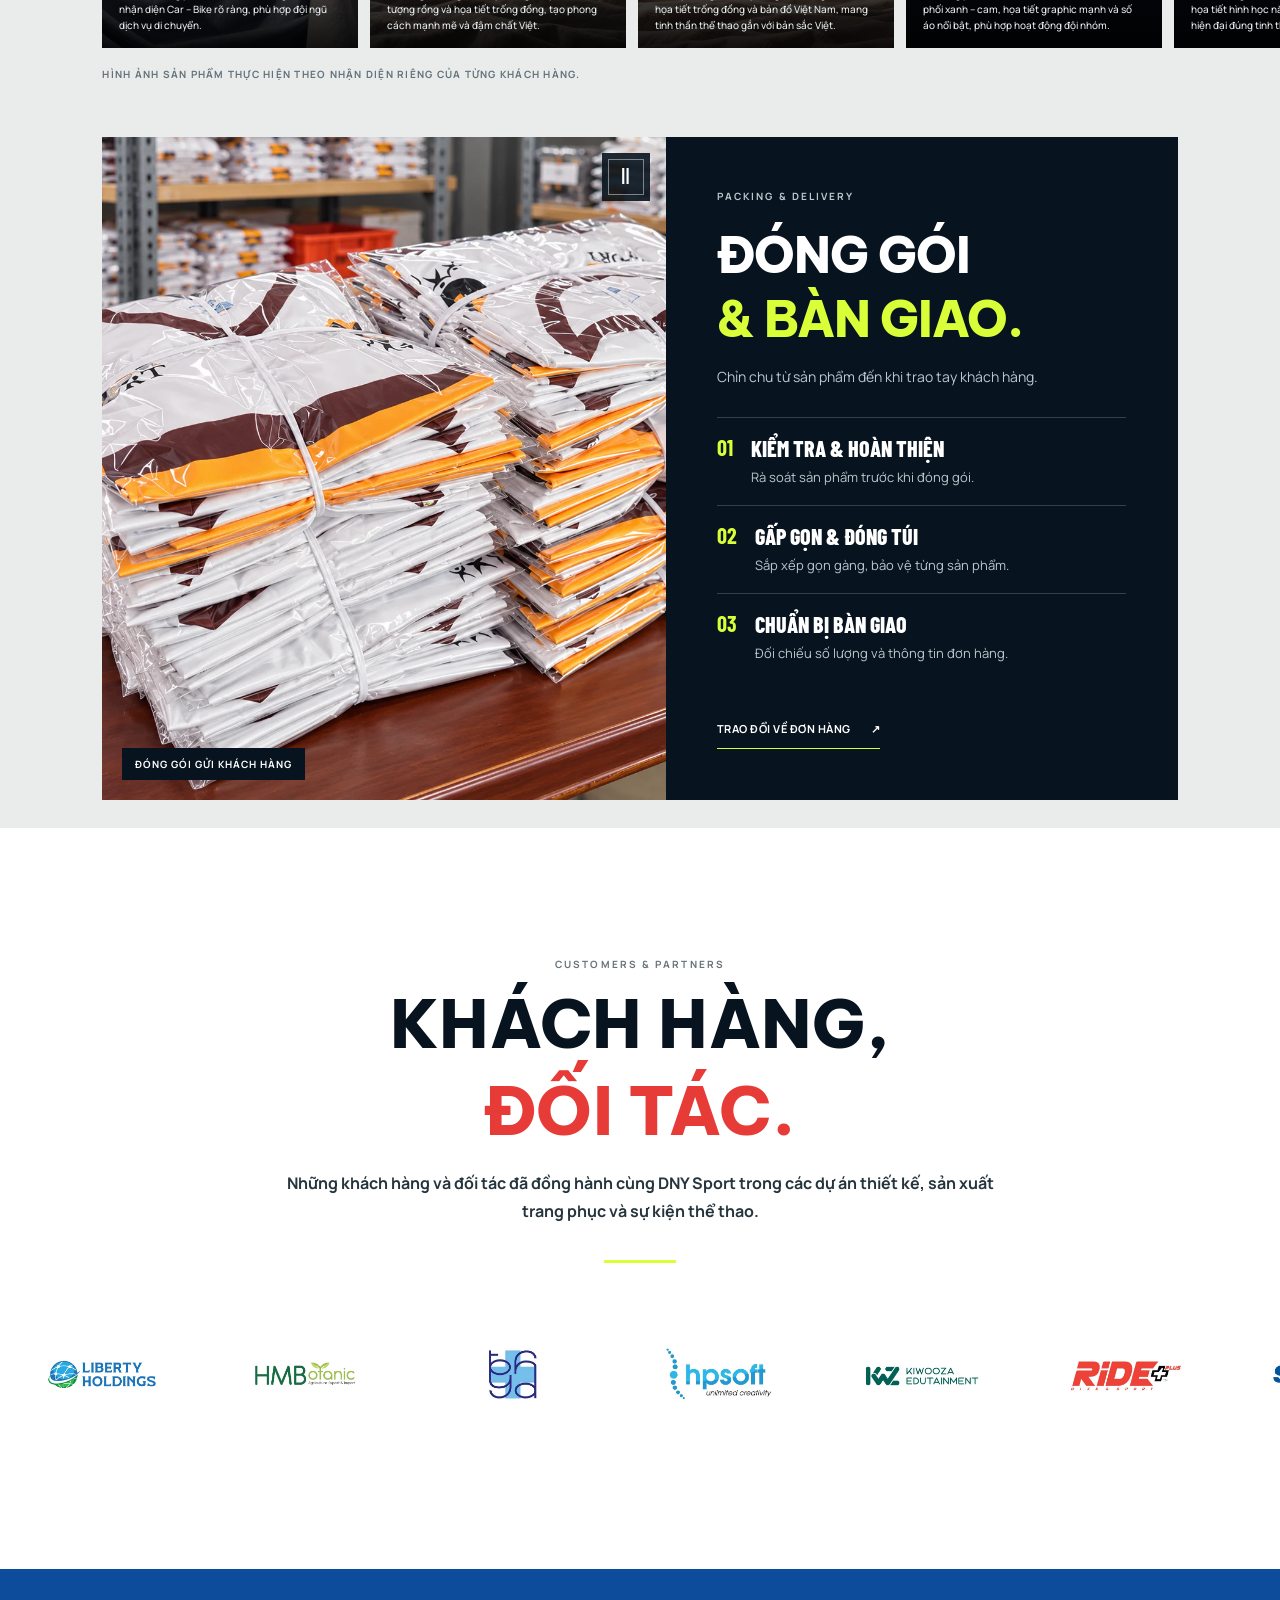
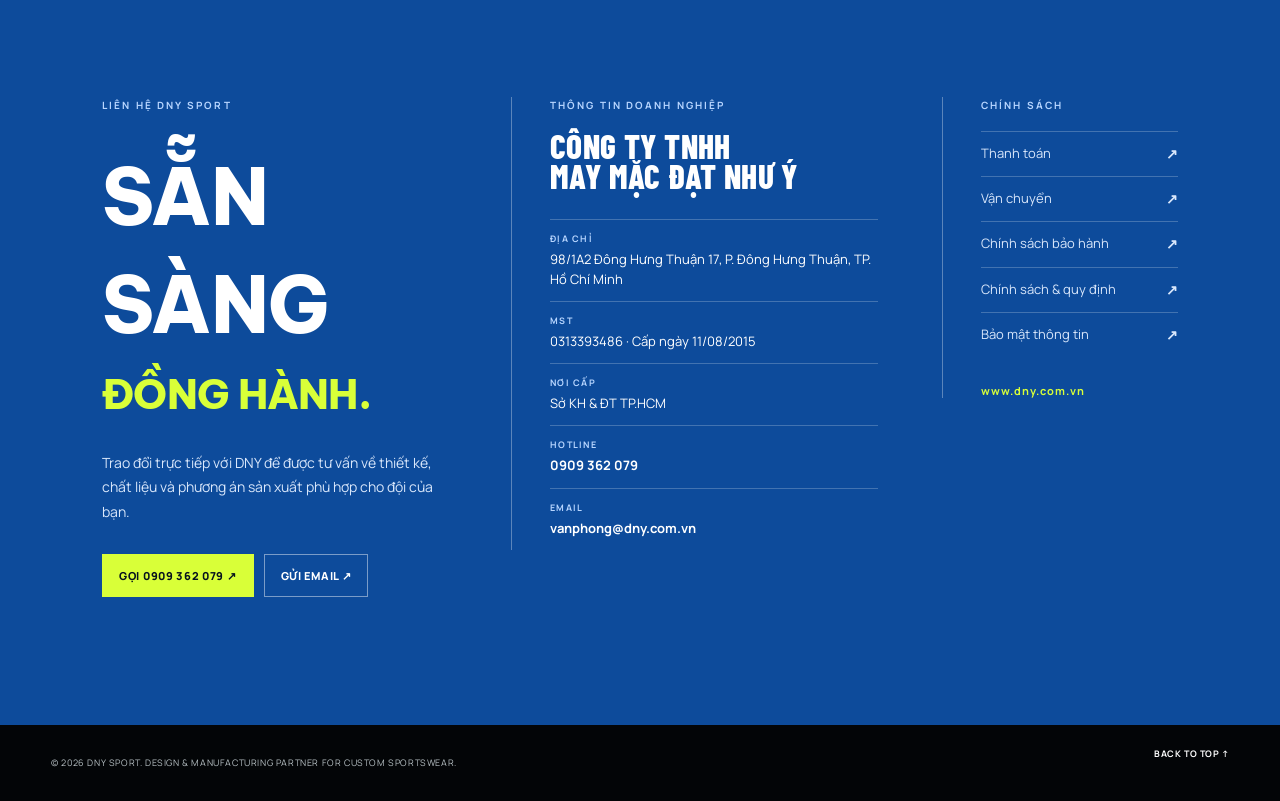
==== commit ad3981a6: "Refresh mobile gallery asset cache" ====
--- a/index.html
+++ b/index.html
@@ -9,7 +9,7 @@
   <link rel="preconnect" href="https://fonts.googleapis.com">
   <link rel="preconnect" href="https://fonts.gstatic.com" crossorigin>
   <link href="https://fonts.googleapis.com/css2?family=Barlow+Condensed:ital,wght@0,500;0,600;0,700;0,800;0,900;1,700&family=Be+Vietnam+Pro:wght@700;800;900&family=Manrope:wght@400;500;600;700&display=swap" rel="stylesheet">
-  <link rel="stylesheet" href="styles.css?v=mobile-motion-smooth-20261001-3">
+  <link rel="stylesheet" href="styles.css?v=mobile-gallery-20261001-4">
   <style>
     /* Local customer feedback images for the Solutions panels. */
     .project.project-a { background-image: linear-gradient(rgba(4,11,16,.08),rgba(4,11,16,.62)), url('assets/FEEDBACK/hinh-anh-feedback-ao-bong-chay-2.webp') !important; }
@@ -85,5 +85,5 @@
     <section class="client-logos section" id="clients" aria-labelledby="clients-heading"><div class="client-logos__intro reveal"><p class="eyebrow">CUSTOMERS &amp; PARTNERS</p><h2 id="clients-heading">KHÁCH HÀNG,<br><span>ĐỐI TÁC.</span></h2><p>Những khách hàng và đối tác đã đồng hành cùng DNY Sport trong các dự án thiết kế, sản xuất trang phục và sự kiện thể thao.</p></div><div class="client-logos__accent reveal" aria-hidden="true"></div><div class="client-logos__grid reveal" aria-label="Logo khách hàng và đối tác của DNY Sport"><figure><img src="assets/LOGO%20KH%C3%81CH%20H%C3%80NG%20-%20%C4%90%E1%BB%90I%20T%C3%81C/LIBERTY.webp" alt="Liberty Holdings"></figure><figure><img src="assets/LOGO%20KH%C3%81CH%20H%C3%80NG%20-%20%C4%90%E1%BB%90I%20T%C3%81C/HMB.webp" alt="HMBotanic"></figure><figure><img src="assets/LOGO%20KH%C3%81CH%20H%C3%80NG%20-%20%C4%90%E1%BB%90I%20T%C3%81C/DHYD.webp" alt="Đại học Y Dược"></figure><figure><img src="assets/LOGO%20KH%C3%81CH%20H%C3%80NG%20-%20%C4%90%E1%BB%90I%20T%C3%81C/hpsoft.webp" alt="HP Soft"></figure><figure><img src="assets/LOGO%20KH%C3%81CH%20H%C3%80NG%20-%20%C4%90%E1%BB%90I%20T%C3%81C/kwz.webp" alt="Kiwooza Entertainment"></figure><figure><img src="assets/LOGO%20KH%C3%81CH%20H%C3%80NG%20-%20%C4%90%E1%BB%90I%20T%C3%81C/rideplus.webp" alt="Ride Plus"></figure><figure><img src="assets/LOGO%20KH%C3%81CH%20H%C3%80NG%20-%20%C4%90%E1%BB%90I%20T%C3%81C/sacombank1.webp" alt="Sacombank"></figure><figure><img src="assets/LOGO%20KH%C3%81CH%20H%C3%80NG%20-%20%C4%90%E1%BB%90I%20T%C3%81C/bidv1.webp" alt="BIDV"></figure><figure><img src="assets/LOGO%20KH%C3%81CH%20H%C3%80NG%20-%20%C4%90%E1%BB%90I%20T%C3%81C/evn1.webp" alt="EVN"></figure><figure><img src="assets/LOGO%20KH%C3%81CH%20H%C3%80NG%20-%20%C4%90%E1%BB%90I%20T%C3%81C/medstand1.webp" alt="Medstand"></figure><figure><img src="assets/LOGO%20KH%C3%81CH%20H%C3%80NG%20-%20%C4%90%E1%BB%90I%20T%C3%81C/benthanhtour1.webp" alt="Bến Thành Tourist"></figure><figure><img src="assets/LOGO%20KH%C3%81CH%20H%C3%80NG%20-%20%C4%90%E1%BB%90I%20T%C3%81C/benthanhground1.webp" alt="Bến Thành Ground Service"></figure></div></section>
 
     <section class="contact section dark" id="contact"><div class="contact-background placeholder" aria-hidden="true"></div><div class="contact-head reveal"><p class="eyebrow light">START A PROJECT</p><h2>LET’S BUILD<br>YOUR TEAMWEAR.</h2><p>Gửi DNY thông tin về môn thể thao, số lượng, logo hoặc ý tưởng của bạn. Đội ngũ DNY sẽ đề xuất phương án thiết kế và sản xuất phù hợp.</p></div><div class="contact-grid reveal"><form class="inquiry-form"><label>Tên / Đơn vị<input name="name" required></label><label>Số điện thoại<input type="tel" name="phone" required></label><div class="form-row"><label>Môn thể thao<input name="sport"></label><label>Số lượng dự kiến<input name="quantity"></label></div><label>Nội dung / yêu cầu<textarea name="request" rows="3"></textarea></label><button class="button button-light" type="submit">GỬI YÊU CẦU THIẾT KẾ <b>↗</b></button><p class="form-message" role="status"></p></form><aside class="contact-info"><div class="brand">DNY<span>SPORT</span></div><a href="tel:0909362079">0909 362 079</a><a href="mailto:vanphong@dny.com.vn">vanphong@dny.com.vn</a><a href="https://dny.com.vn" target="_blank" rel="noopener">dny.com.vn ↗</a><p>Nhắn DNY để được hỗ trợ lên thiết kế miễn phí.</p></aside></div></section>
-  </main><footer><p>© 2026 DNY SPORT. DESIGN &amp; MANUFACTURING PARTNER FOR CUSTOM SPORTSWEAR.</p><a href="#top">BACK TO TOP ↑</a></footer><a href="#contact" class="mobile-cta">NHẬN TƯ VẤN <b>↗</b></a><script src="script.js?v=mobile-motion-smooth-20261001-3"></script>
+  </main><footer><p>© 2026 DNY SPORT. DESIGN &amp; MANUFACTURING PARTNER FOR CUSTOM SPORTSWEAR.</p><a href="#top">BACK TO TOP ↑</a></footer><a href="#contact" class="mobile-cta">NHẬN TƯ VẤN <b>↗</b></a><script src="script.js?v=mobile-gallery-20261001-4"></script>
 </body></html>
--- a/styles.css
+++ b/styles.css
@@ -342,11 +342,10 @@
 
 .partner-list.is-motion-paused,.client-logos__grid.is-motion-paused{animation-play-state:paused}
 
-/* Three times faster than the standard mobile reels, without keeping an
-   off-screen image track active on the GPU. */
-@media(max-width:800px){
-  .partner-list{animation-duration:8s}
-  .client-logos__grid{animation-duration:8.7s}
+/* Keep each customer product on screen long enough to load and read. */
+@media(max-width:800px){
+  .partner-list{animation-duration:24s}
+  .client-logos__grid{animation-duration:12s}
   .partner-list.is-in-view,.client-logos__grid.is-in-view{will-change:transform}
   .client-logos__grid img{mix-blend-mode:normal}
   .process-carousel__slide.is-active img{animation:none}
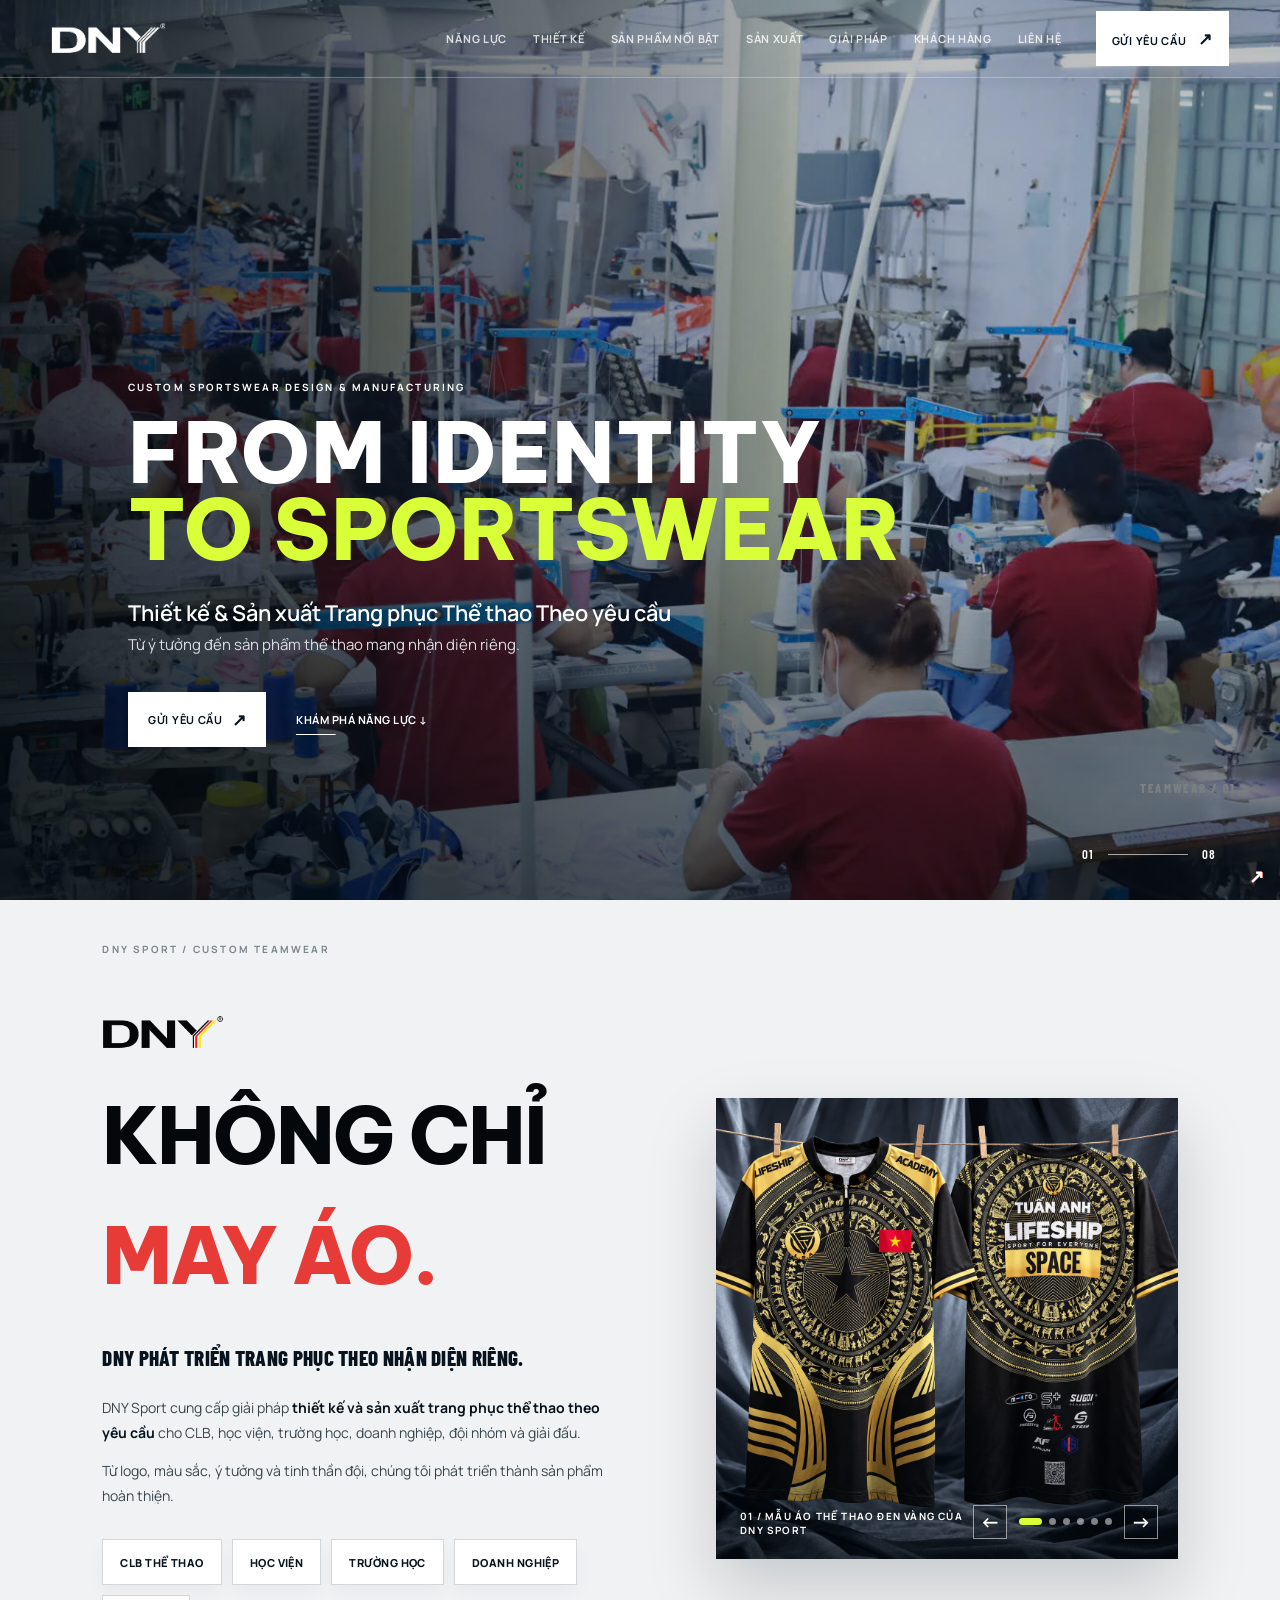
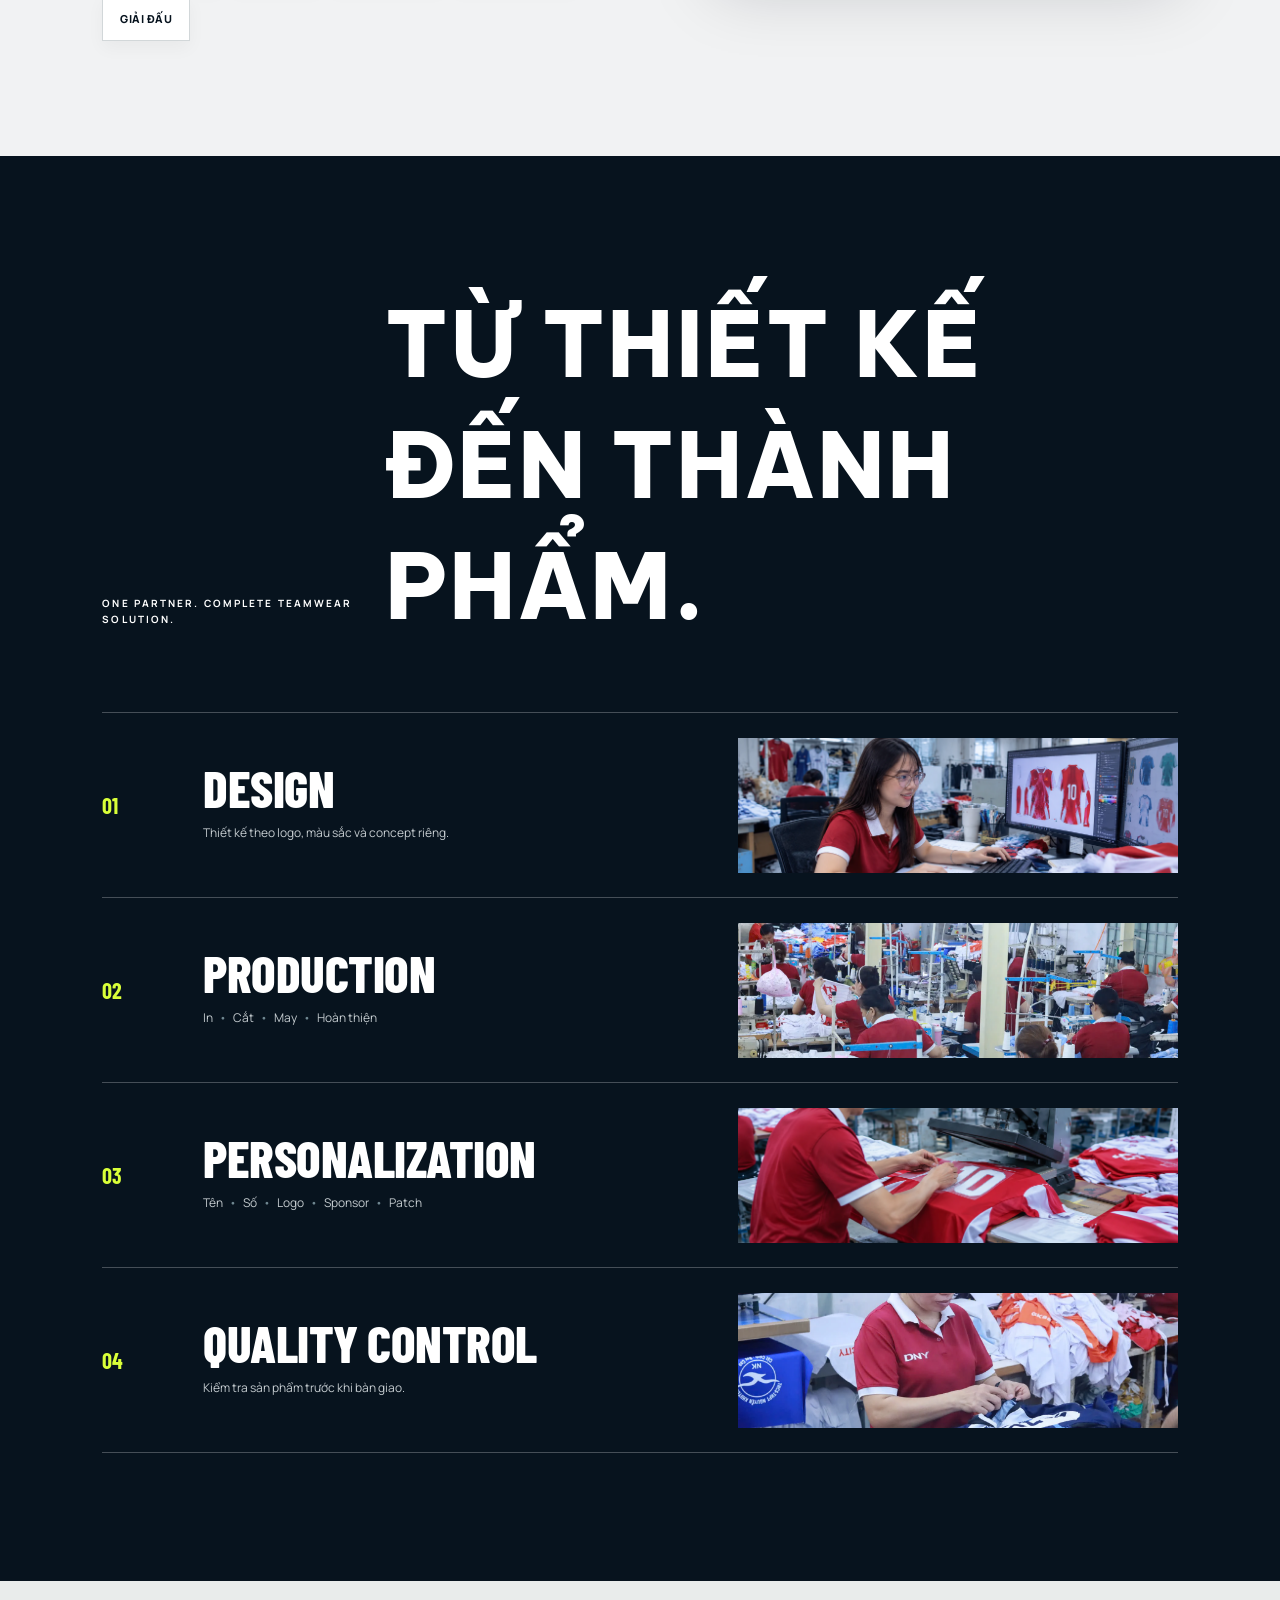
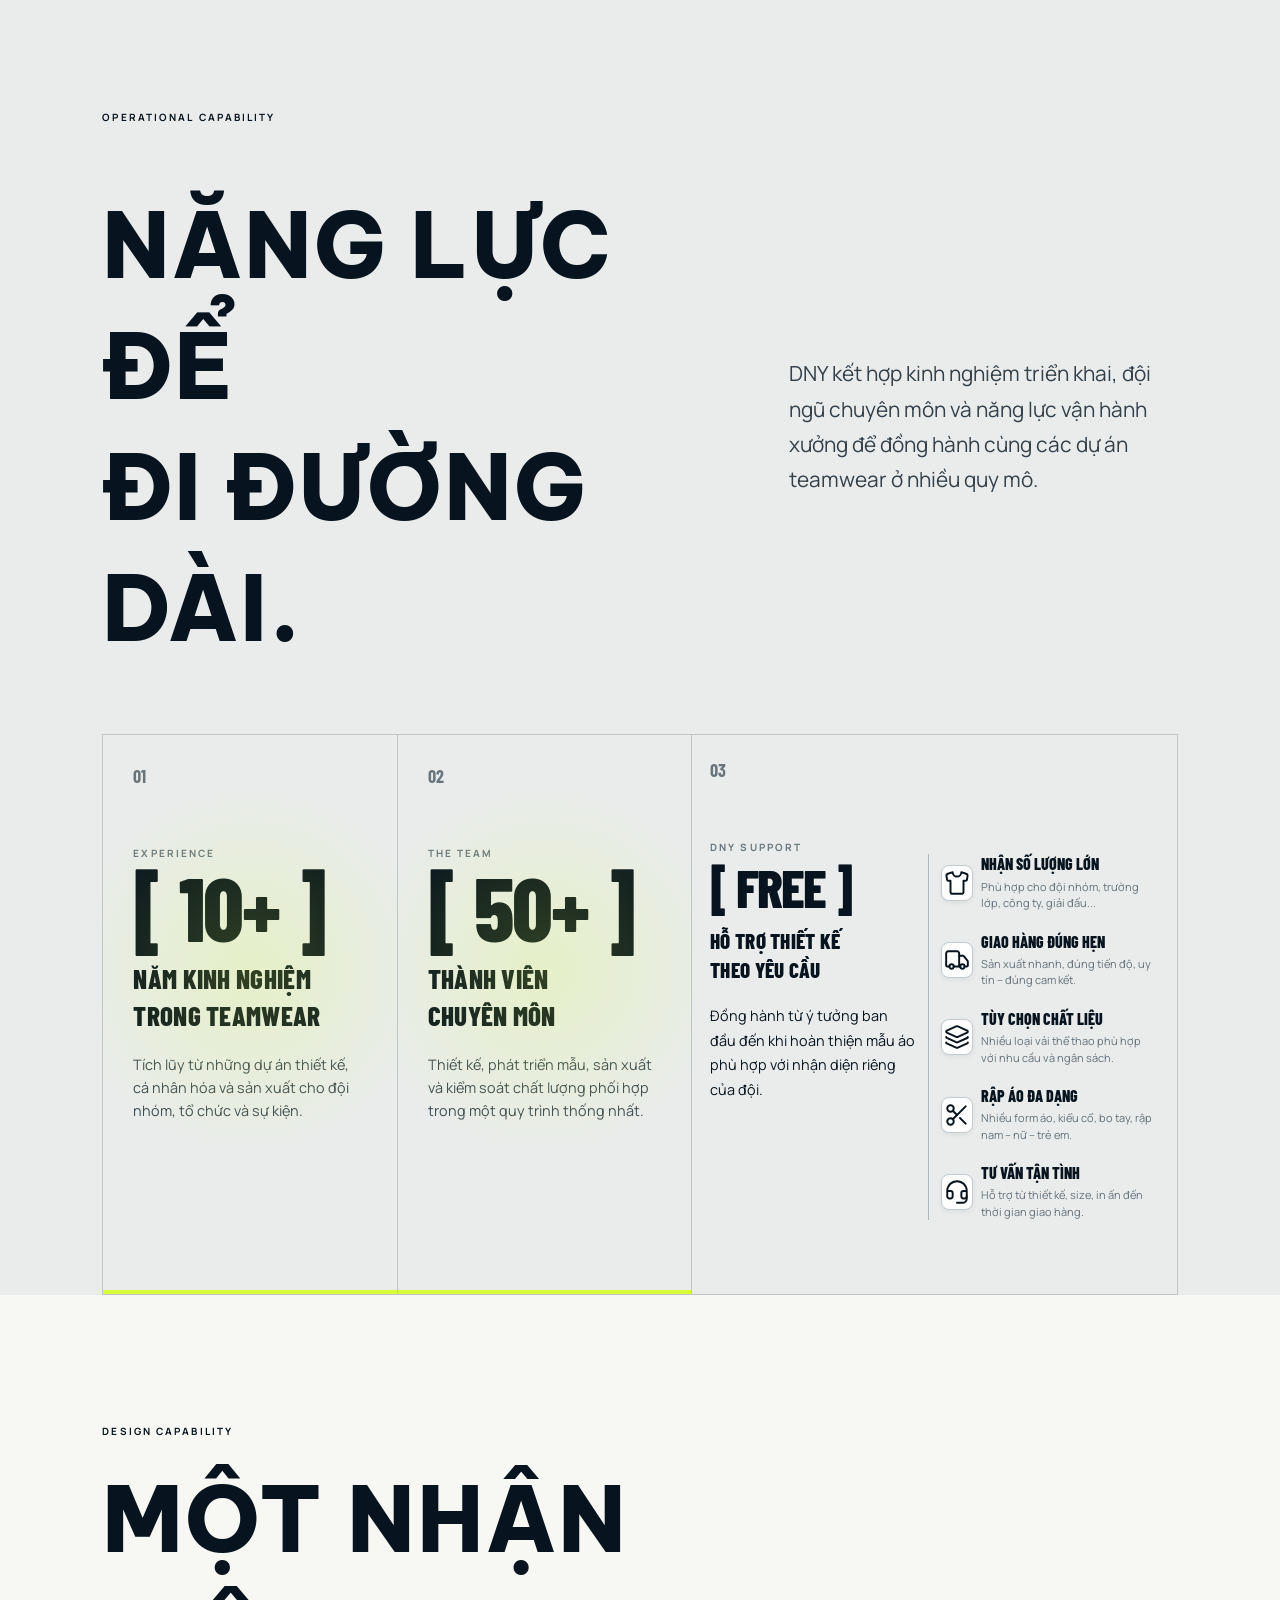
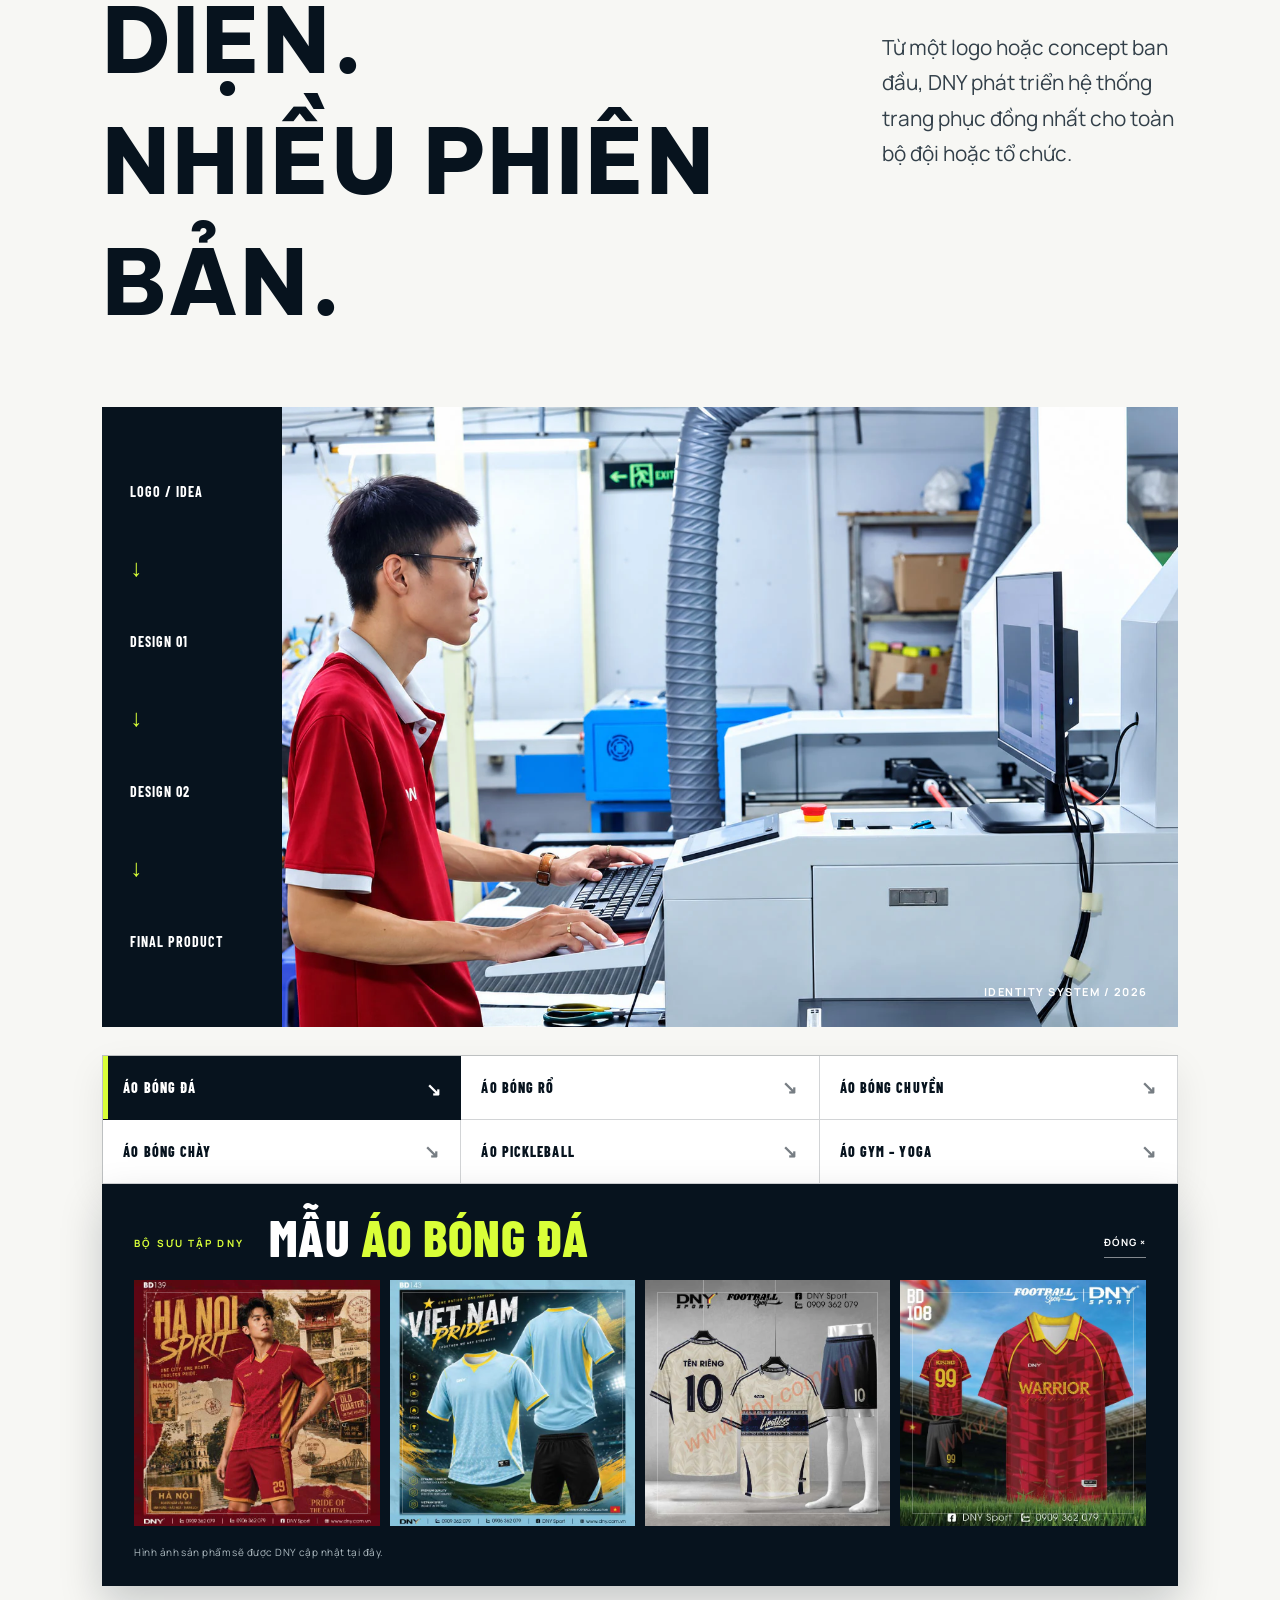
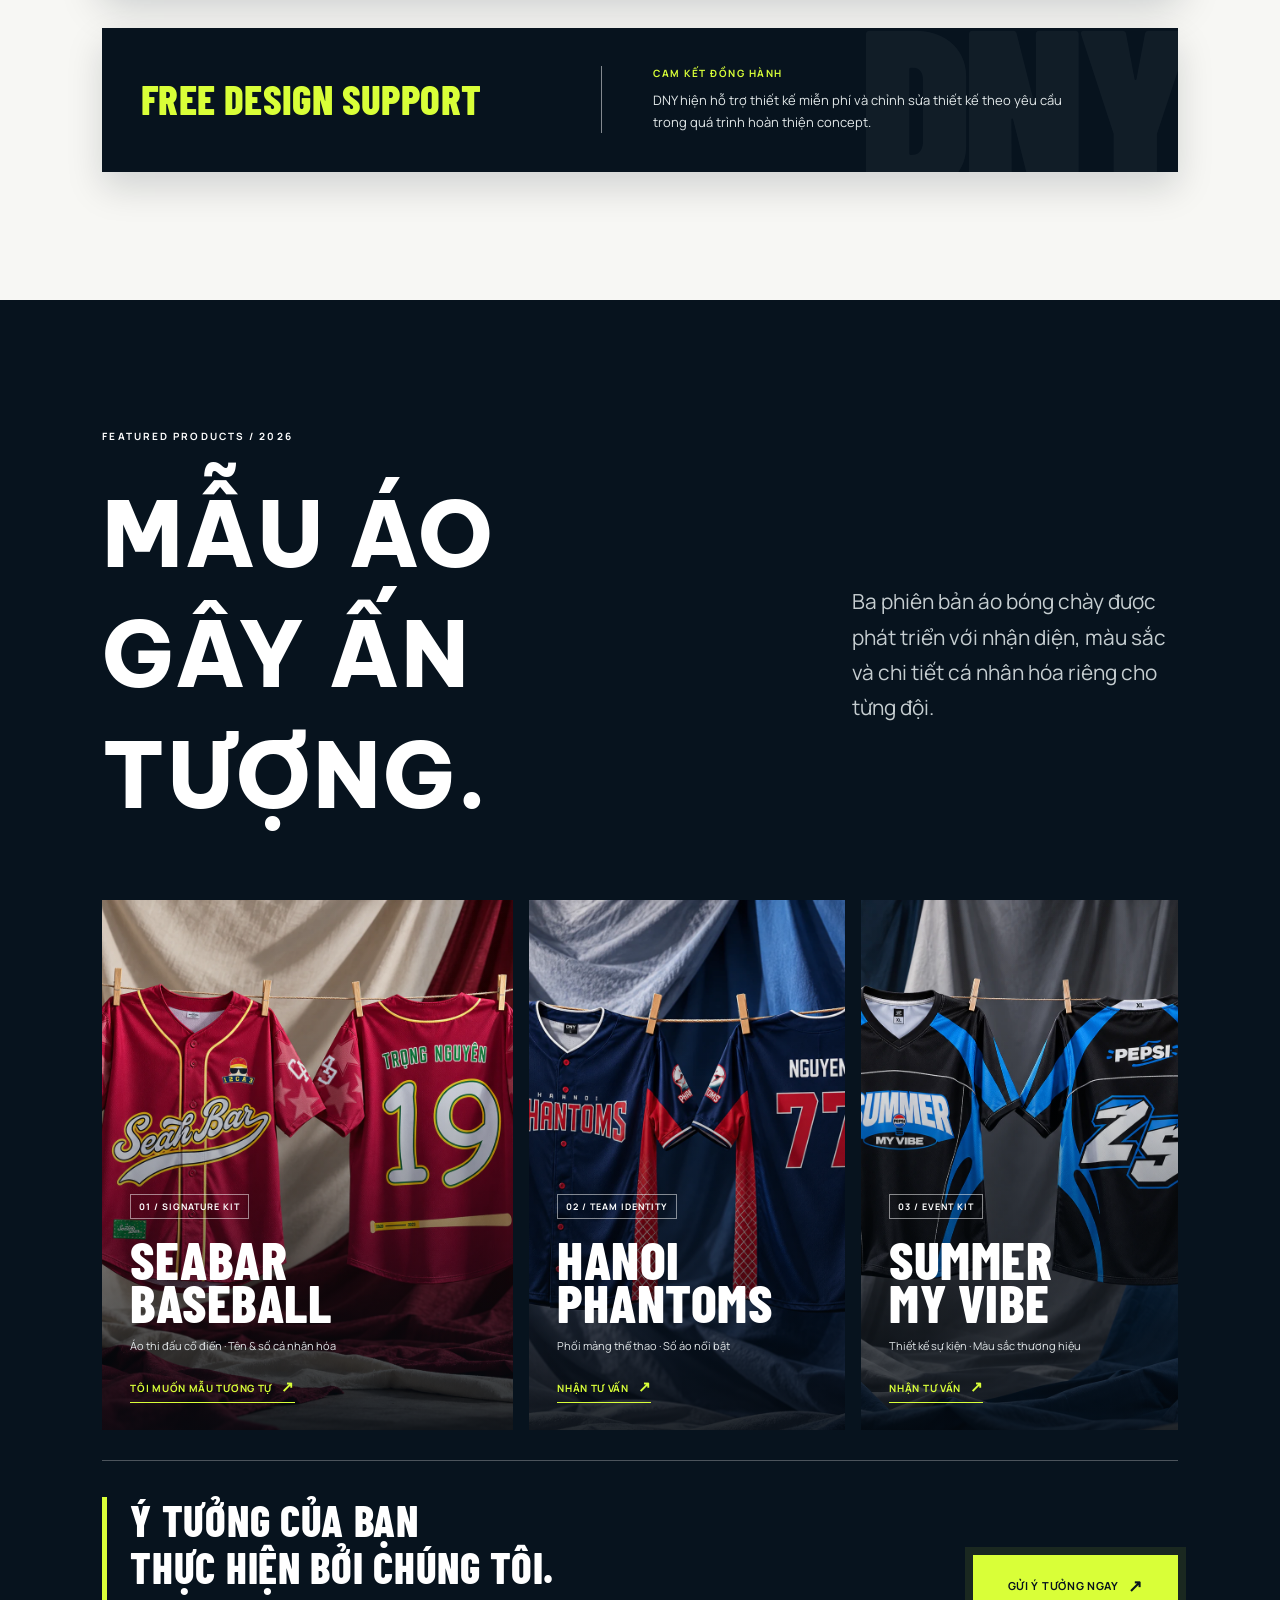
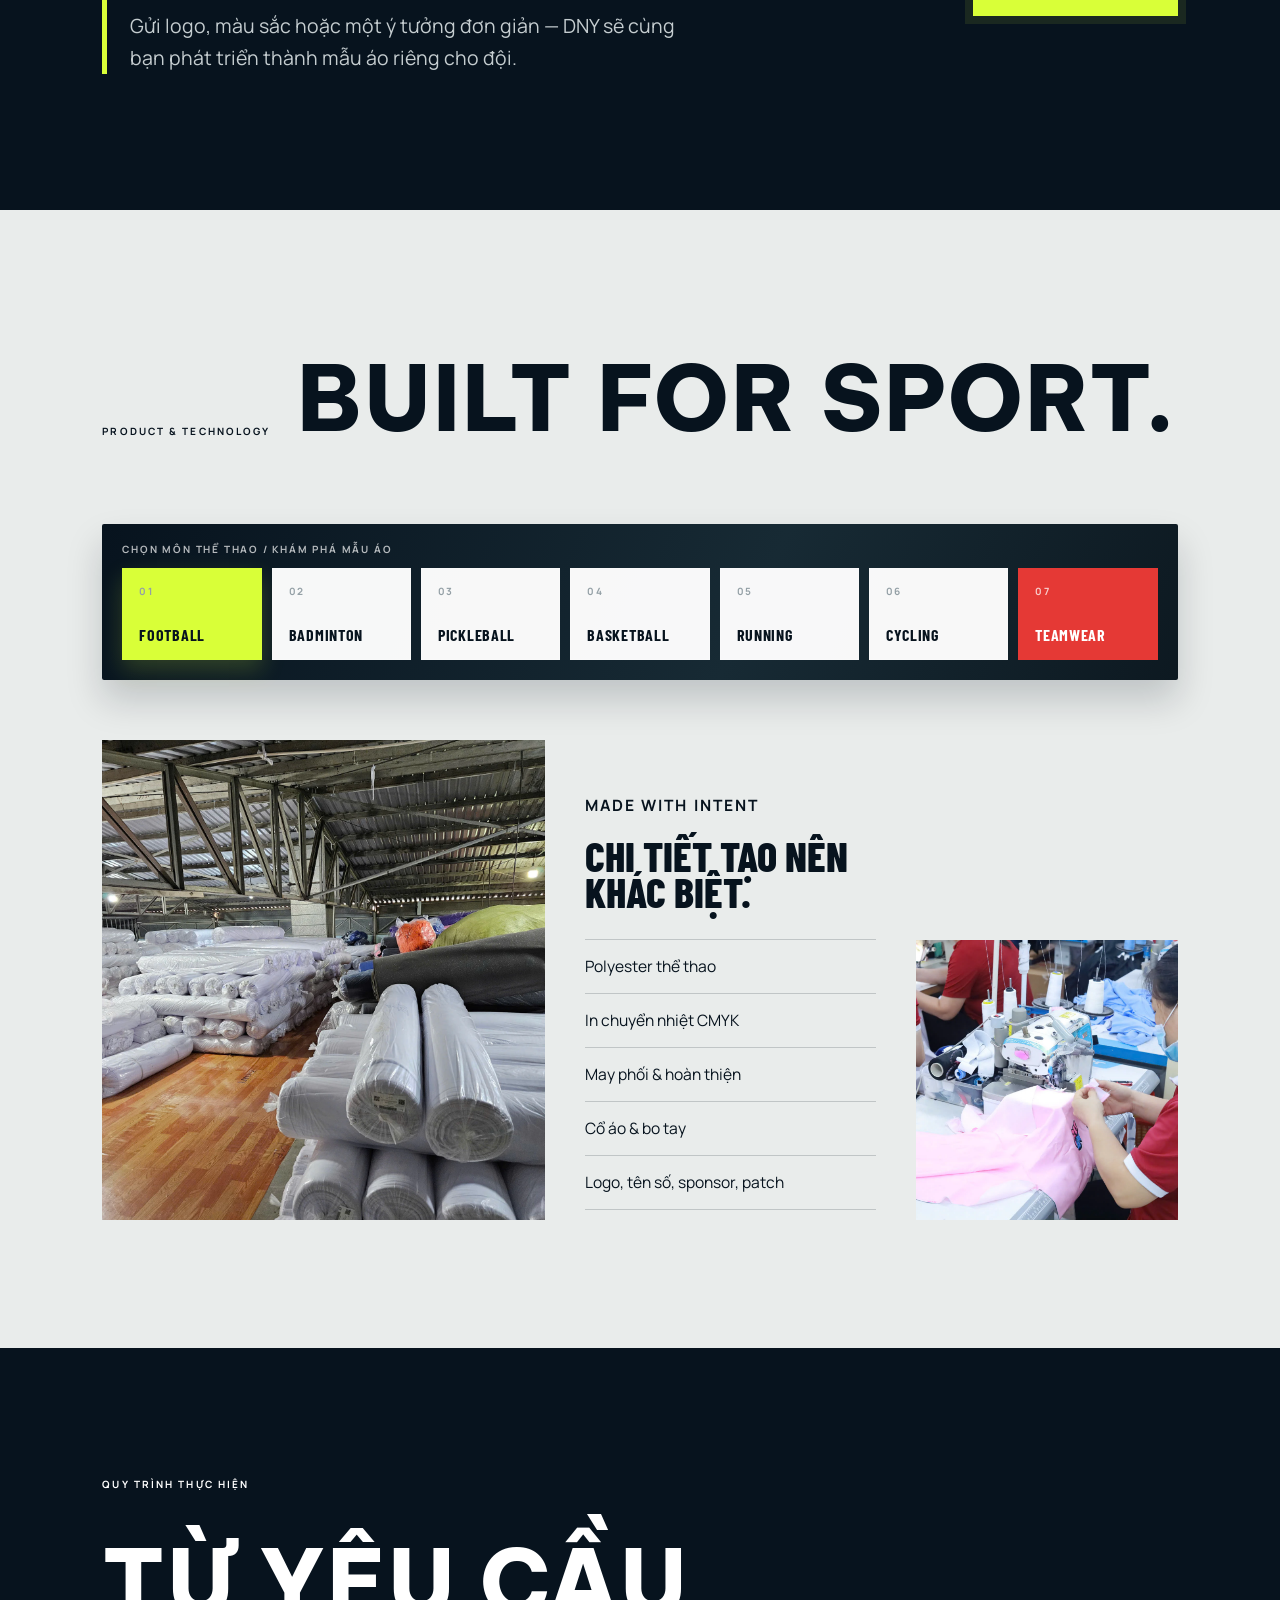
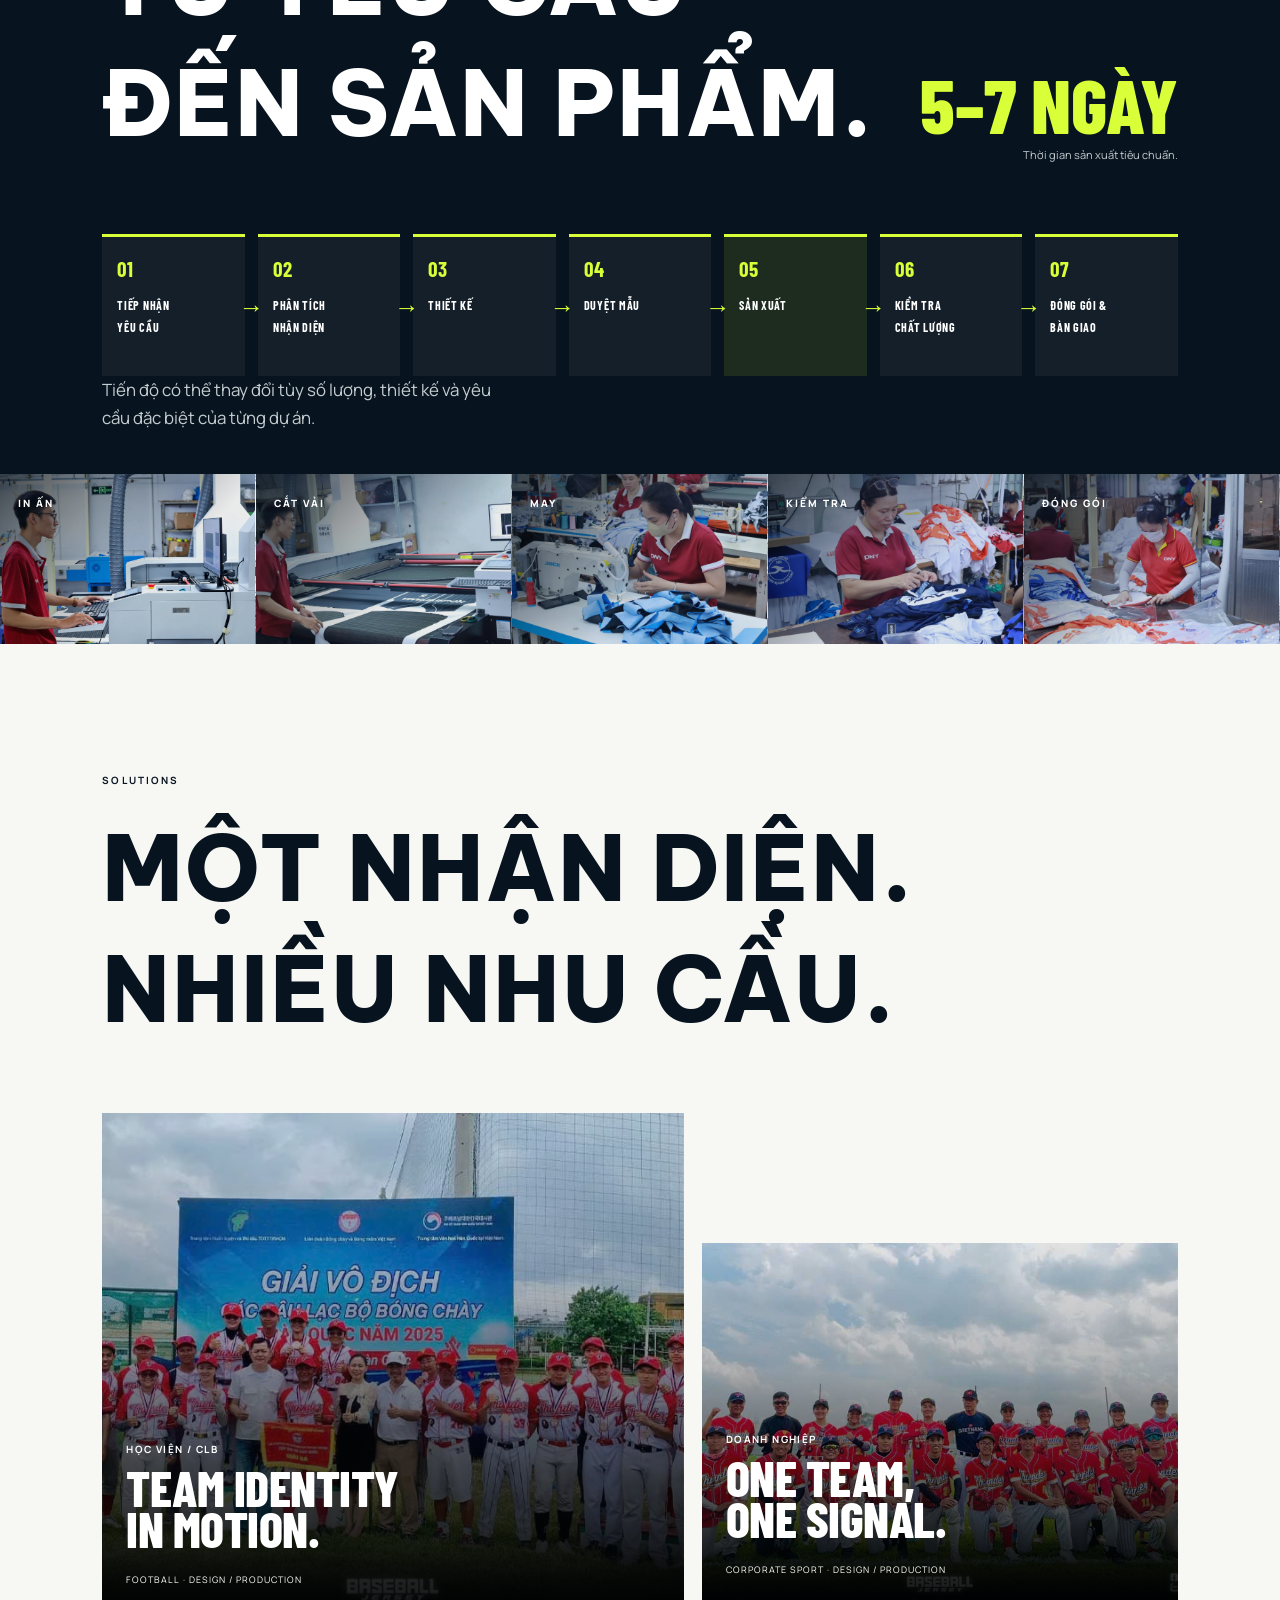
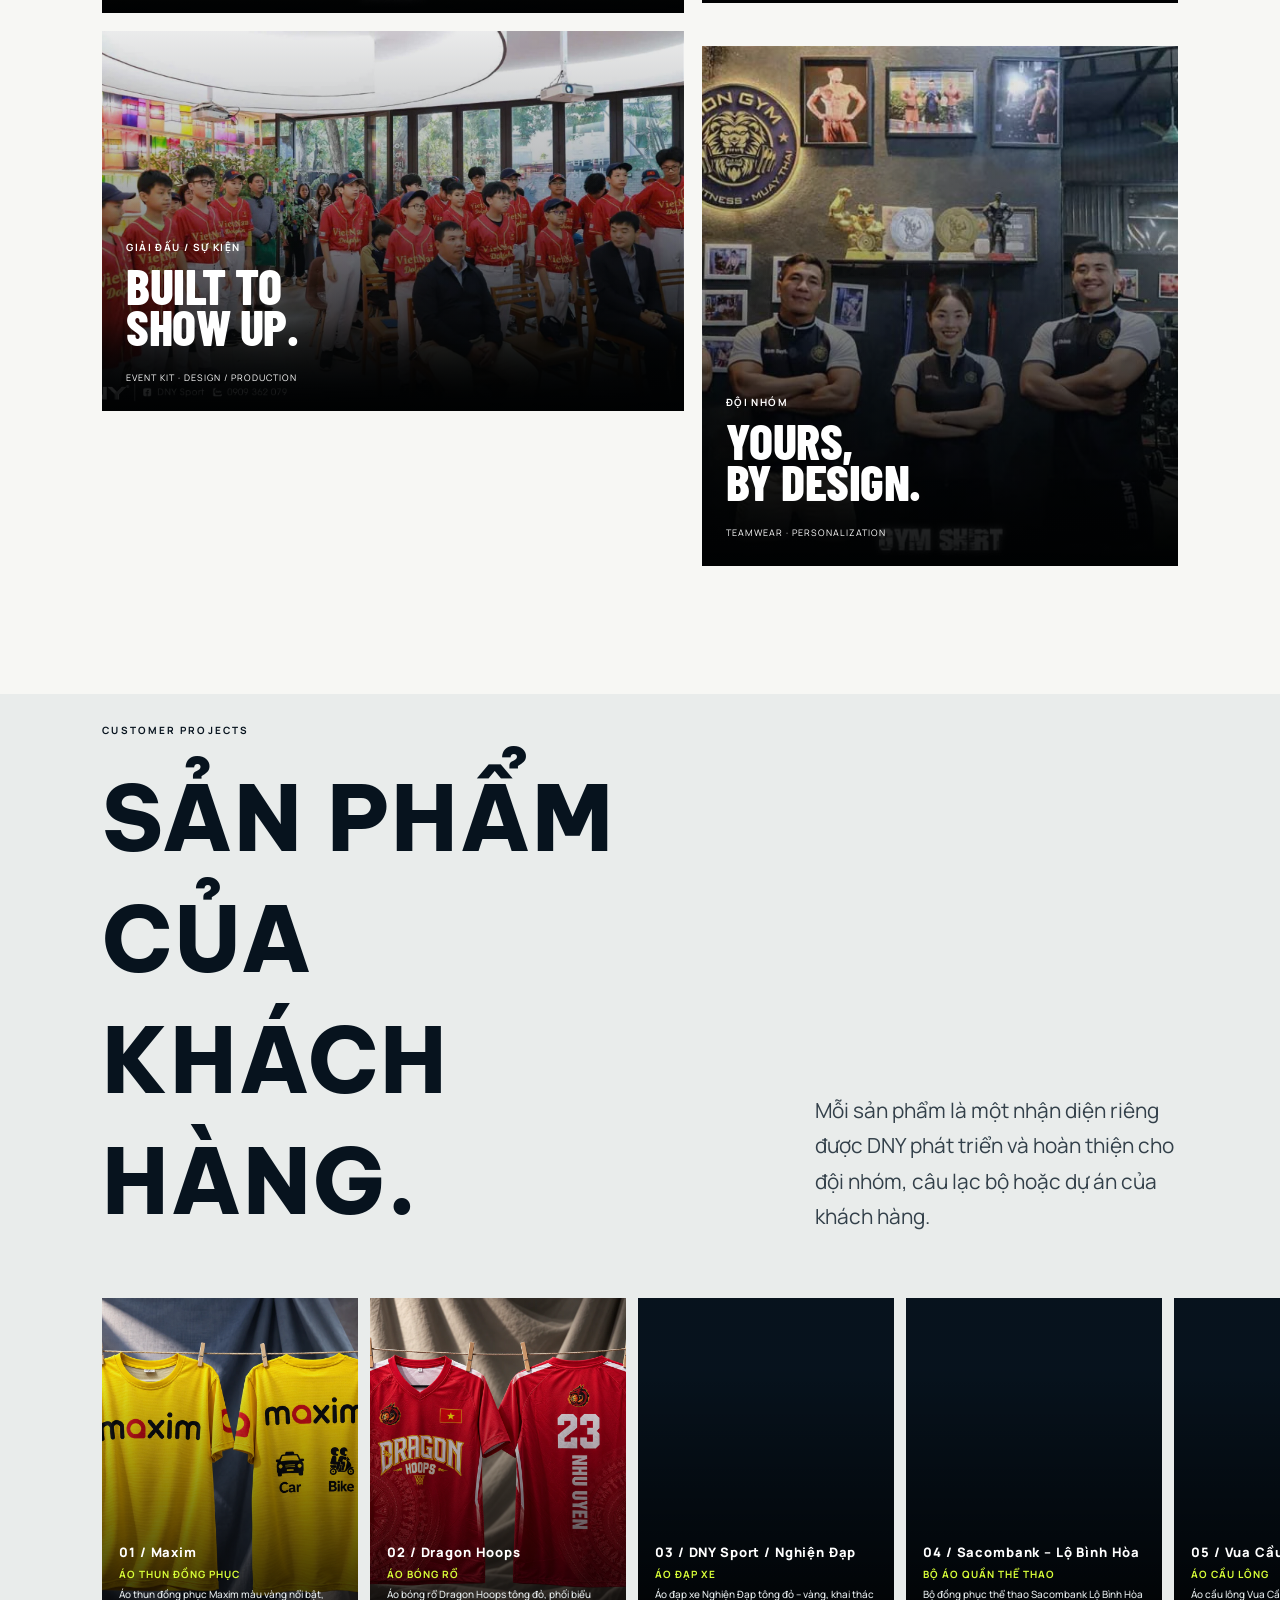
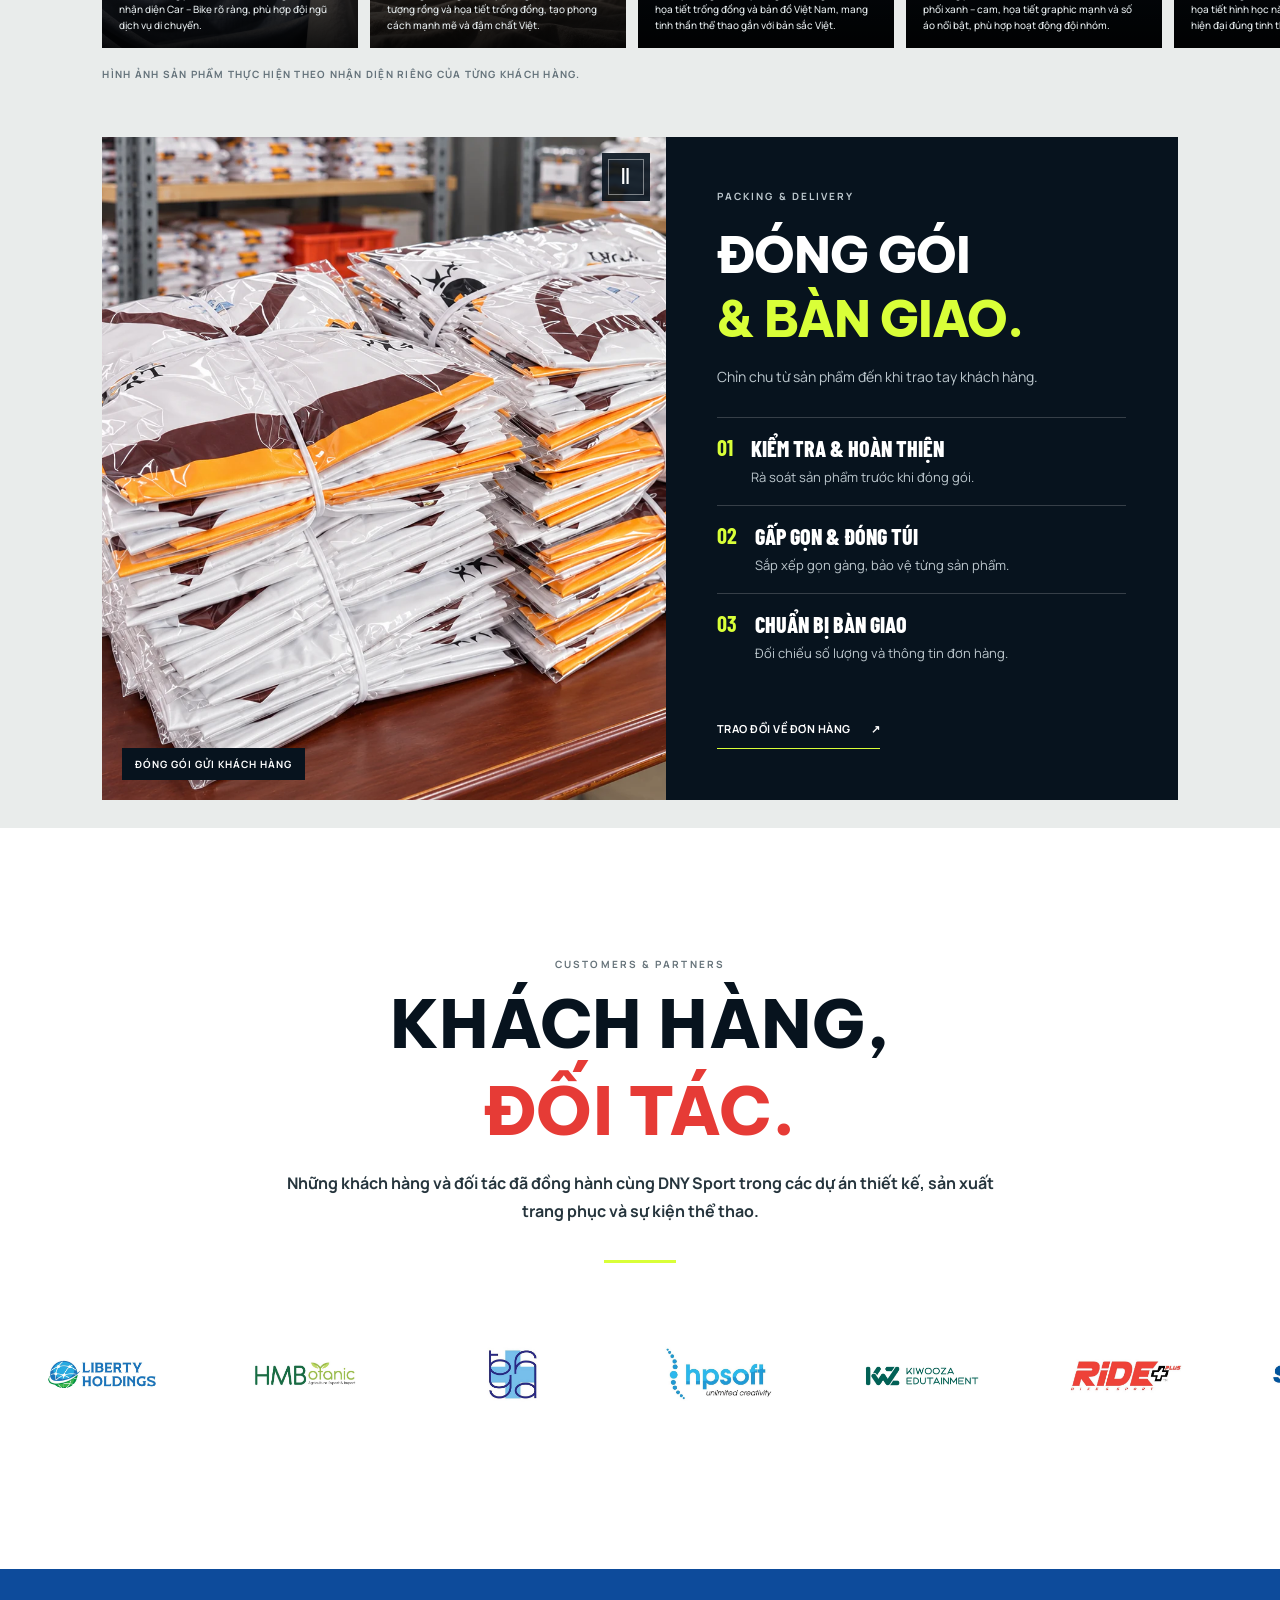
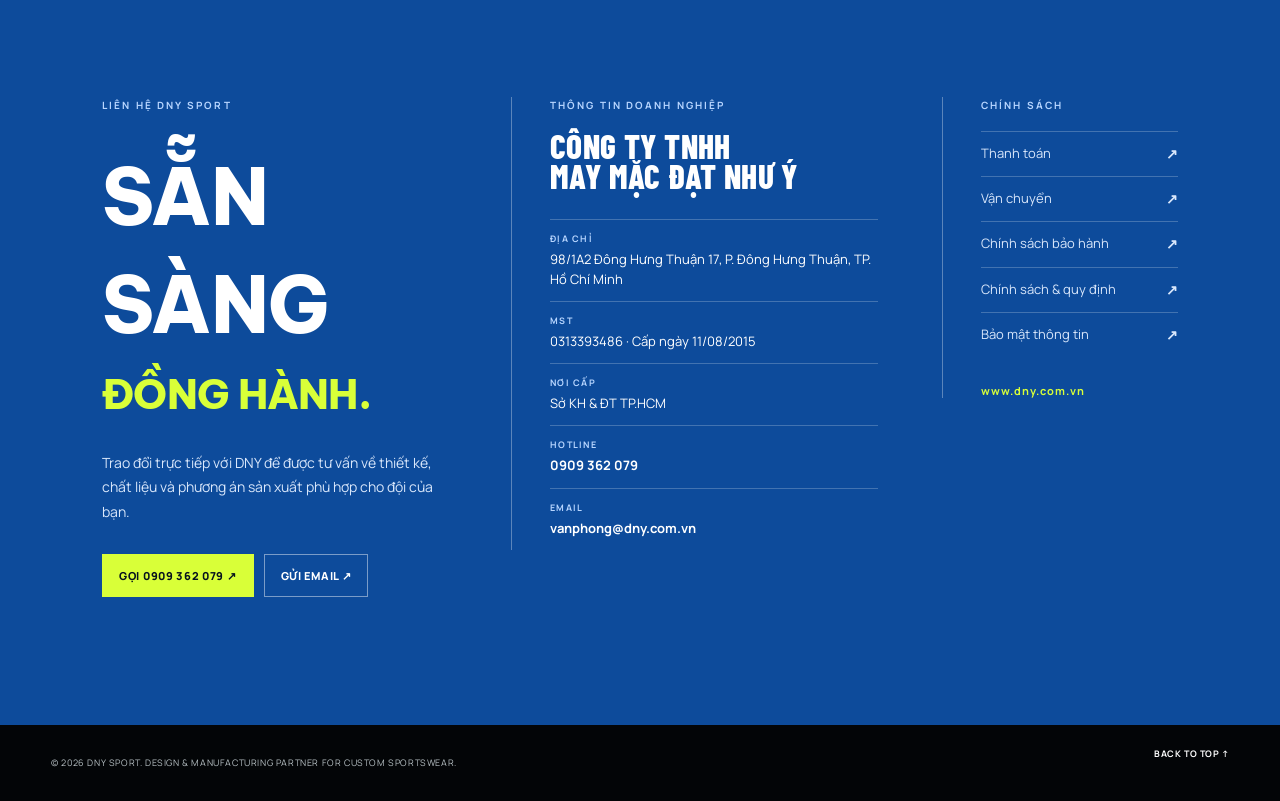
==== commit c8938b4f: "Fix customer product gallery image loading" ====
--- a/index.html
+++ b/index.html
@@ -85,5 +85,5 @@
     <section class="client-logos section" id="clients" aria-labelledby="clients-heading"><div class="client-logos__intro reveal"><p class="eyebrow">CUSTOMERS &amp; PARTNERS</p><h2 id="clients-heading">KHÁCH HÀNG,<br><span>ĐỐI TÁC.</span></h2><p>Những khách hàng và đối tác đã đồng hành cùng DNY Sport trong các dự án thiết kế, sản xuất trang phục và sự kiện thể thao.</p></div><div class="client-logos__accent reveal" aria-hidden="true"></div><div class="client-logos__grid reveal" aria-label="Logo khách hàng và đối tác của DNY Sport"><figure><img src="assets/LOGO%20KH%C3%81CH%20H%C3%80NG%20-%20%C4%90%E1%BB%90I%20T%C3%81C/LIBERTY.webp" alt="Liberty Holdings"></figure><figure><img src="assets/LOGO%20KH%C3%81CH%20H%C3%80NG%20-%20%C4%90%E1%BB%90I%20T%C3%81C/HMB.webp" alt="HMBotanic"></figure><figure><img src="assets/LOGO%20KH%C3%81CH%20H%C3%80NG%20-%20%C4%90%E1%BB%90I%20T%C3%81C/DHYD.webp" alt="Đại học Y Dược"></figure><figure><img src="assets/LOGO%20KH%C3%81CH%20H%C3%80NG%20-%20%C4%90%E1%BB%90I%20T%C3%81C/hpsoft.webp" alt="HP Soft"></figure><figure><img src="assets/LOGO%20KH%C3%81CH%20H%C3%80NG%20-%20%C4%90%E1%BB%90I%20T%C3%81C/kwz.webp" alt="Kiwooza Entertainment"></figure><figure><img src="assets/LOGO%20KH%C3%81CH%20H%C3%80NG%20-%20%C4%90%E1%BB%90I%20T%C3%81C/rideplus.webp" alt="Ride Plus"></figure><figure><img src="assets/LOGO%20KH%C3%81CH%20H%C3%80NG%20-%20%C4%90%E1%BB%90I%20T%C3%81C/sacombank1.webp" alt="Sacombank"></figure><figure><img src="assets/LOGO%20KH%C3%81CH%20H%C3%80NG%20-%20%C4%90%E1%BB%90I%20T%C3%81C/bidv1.webp" alt="BIDV"></figure><figure><img src="assets/LOGO%20KH%C3%81CH%20H%C3%80NG%20-%20%C4%90%E1%BB%90I%20T%C3%81C/evn1.webp" alt="EVN"></figure><figure><img src="assets/LOGO%20KH%C3%81CH%20H%C3%80NG%20-%20%C4%90%E1%BB%90I%20T%C3%81C/medstand1.webp" alt="Medstand"></figure><figure><img src="assets/LOGO%20KH%C3%81CH%20H%C3%80NG%20-%20%C4%90%E1%BB%90I%20T%C3%81C/benthanhtour1.webp" alt="Bến Thành Tourist"></figure><figure><img src="assets/LOGO%20KH%C3%81CH%20H%C3%80NG%20-%20%C4%90%E1%BB%90I%20T%C3%81C/benthanhground1.webp" alt="Bến Thành Ground Service"></figure></div></section>
 
     <section class="contact section dark" id="contact"><div class="contact-background placeholder" aria-hidden="true"></div><div class="contact-head reveal"><p class="eyebrow light">START A PROJECT</p><h2>LET’S BUILD<br>YOUR TEAMWEAR.</h2><p>Gửi DNY thông tin về môn thể thao, số lượng, logo hoặc ý tưởng của bạn. Đội ngũ DNY sẽ đề xuất phương án thiết kế và sản xuất phù hợp.</p></div><div class="contact-grid reveal"><form class="inquiry-form"><label>Tên / Đơn vị<input name="name" required></label><label>Số điện thoại<input type="tel" name="phone" required></label><div class="form-row"><label>Môn thể thao<input name="sport"></label><label>Số lượng dự kiến<input name="quantity"></label></div><label>Nội dung / yêu cầu<textarea name="request" rows="3"></textarea></label><button class="button button-light" type="submit">GỬI YÊU CẦU THIẾT KẾ <b>↗</b></button><p class="form-message" role="status"></p></form><aside class="contact-info"><div class="brand">DNY<span>SPORT</span></div><a href="tel:0909362079">0909 362 079</a><a href="mailto:vanphong@dny.com.vn">vanphong@dny.com.vn</a><a href="https://dny.com.vn" target="_blank" rel="noopener">dny.com.vn ↗</a><p>Nhắn DNY để được hỗ trợ lên thiết kế miễn phí.</p></aside></div></section>
-  </main><footer><p>© 2026 DNY SPORT. DESIGN &amp; MANUFACTURING PARTNER FOR CUSTOM SPORTSWEAR.</p><a href="#top">BACK TO TOP ↑</a></footer><a href="#contact" class="mobile-cta">NHẬN TƯ VẤN <b>↗</b></a><script src="script.js?v=mobile-gallery-20261001-4"></script>
+  </main><footer><p>© 2026 DNY SPORT. DESIGN &amp; MANUFACTURING PARTNER FOR CUSTOM SPORTSWEAR.</p><a href="#top">BACK TO TOP ↑</a></footer><a href="#contact" class="mobile-cta">NHẬN TƯ VẤN <b>↗</b></a><script src="script.js?v=customer-gallery-20261002-1"></script>
 </body></html>
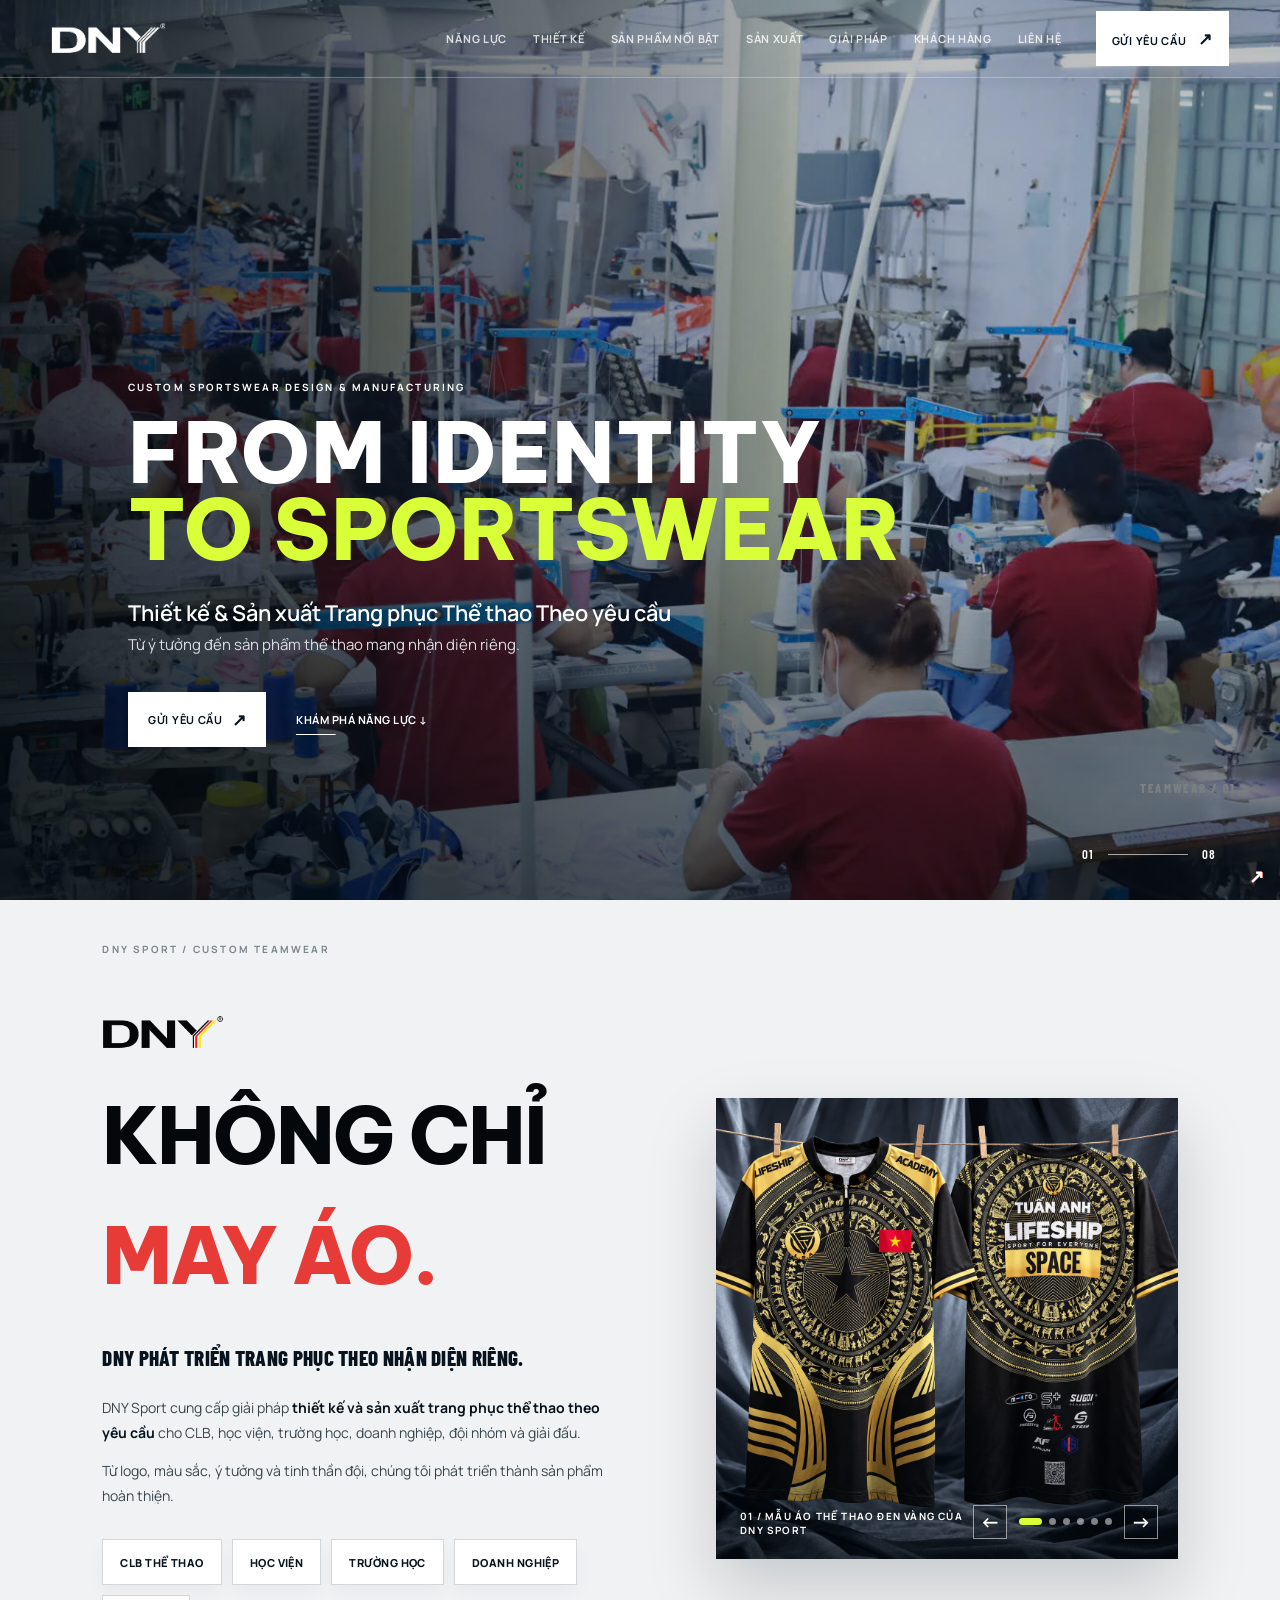
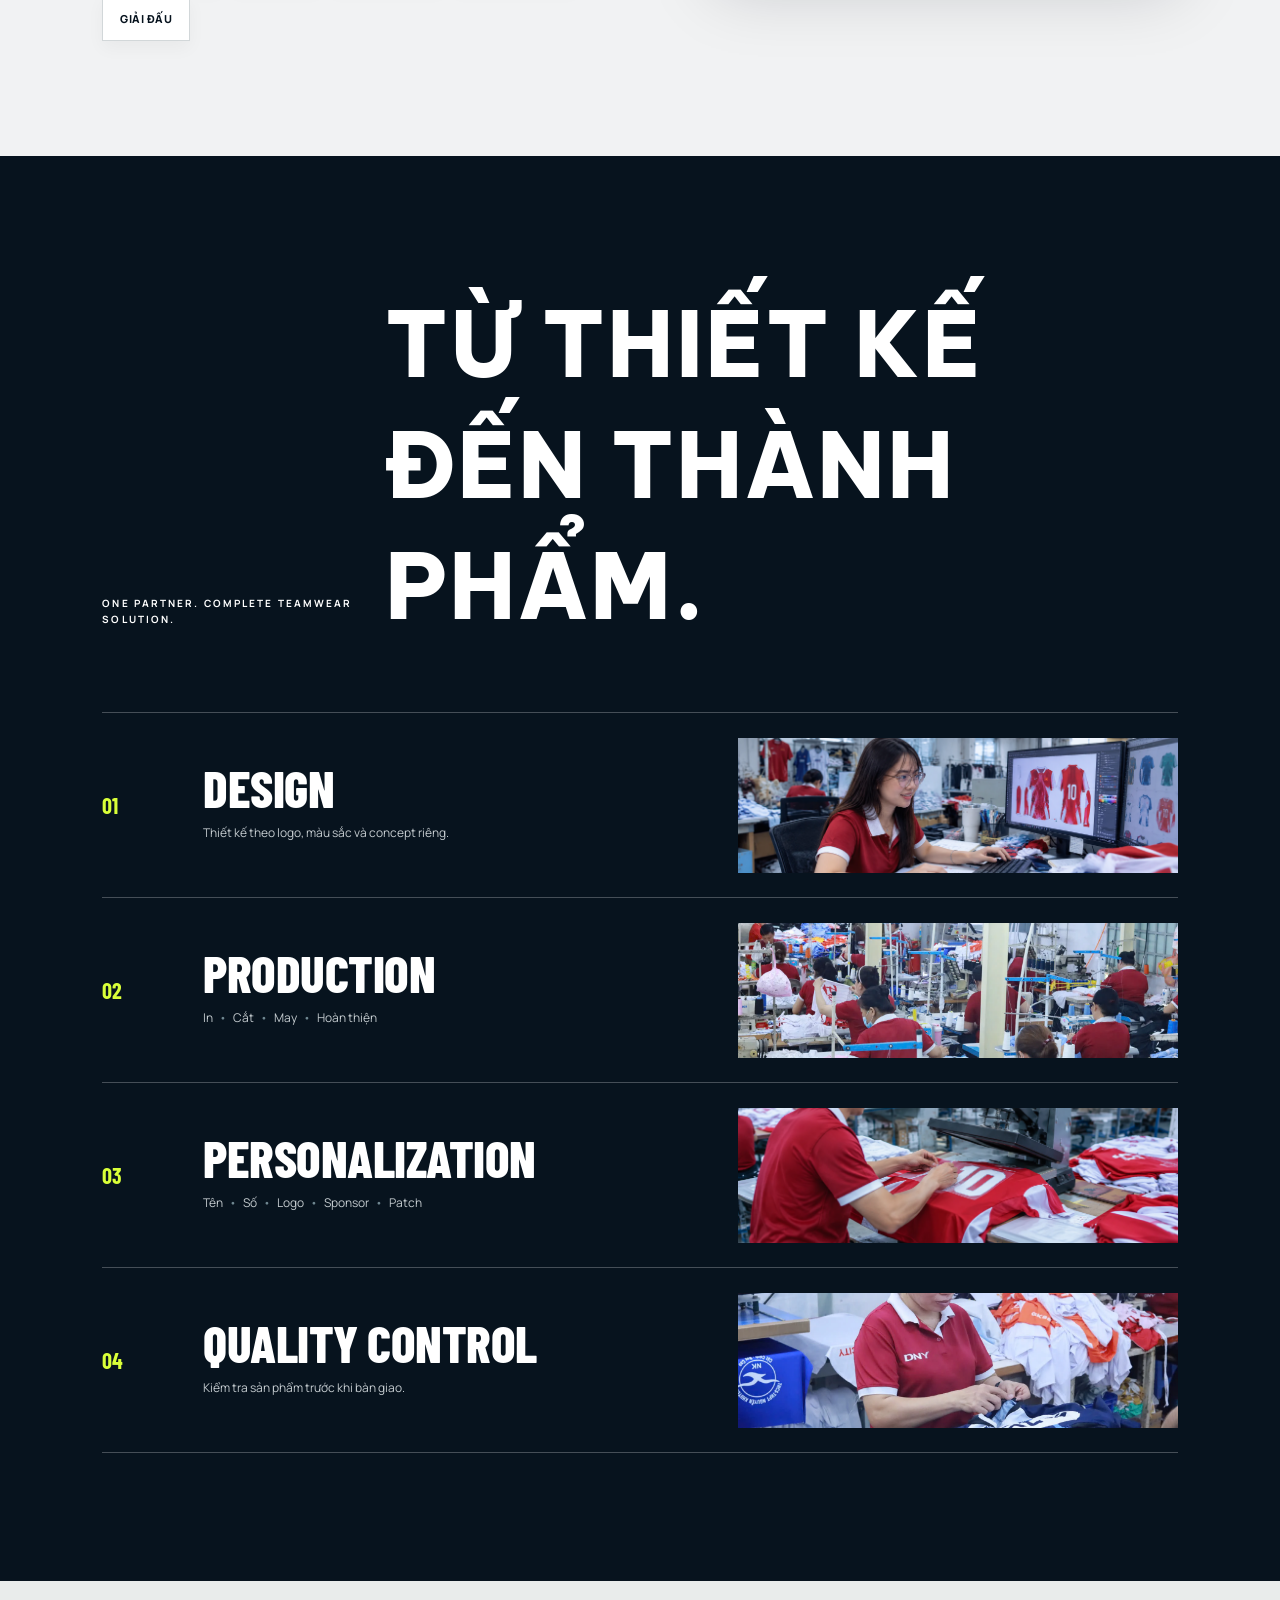
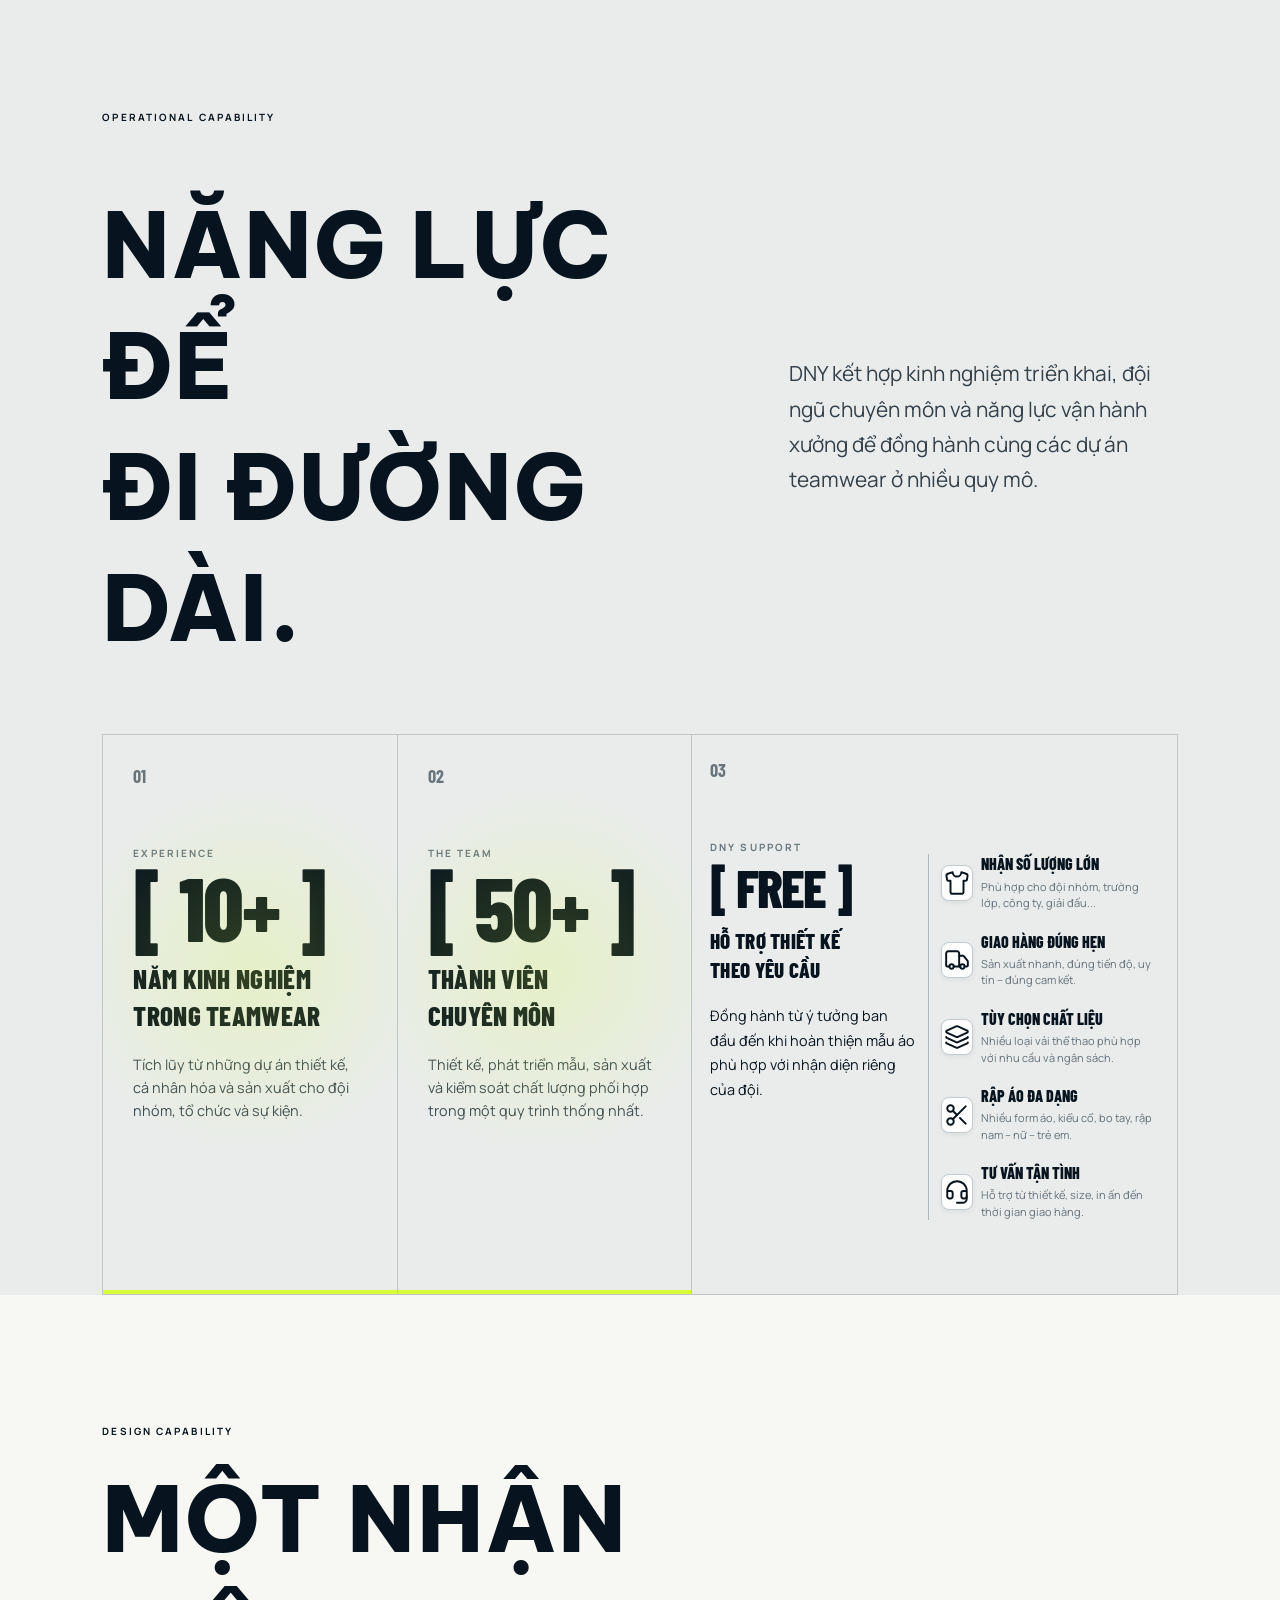
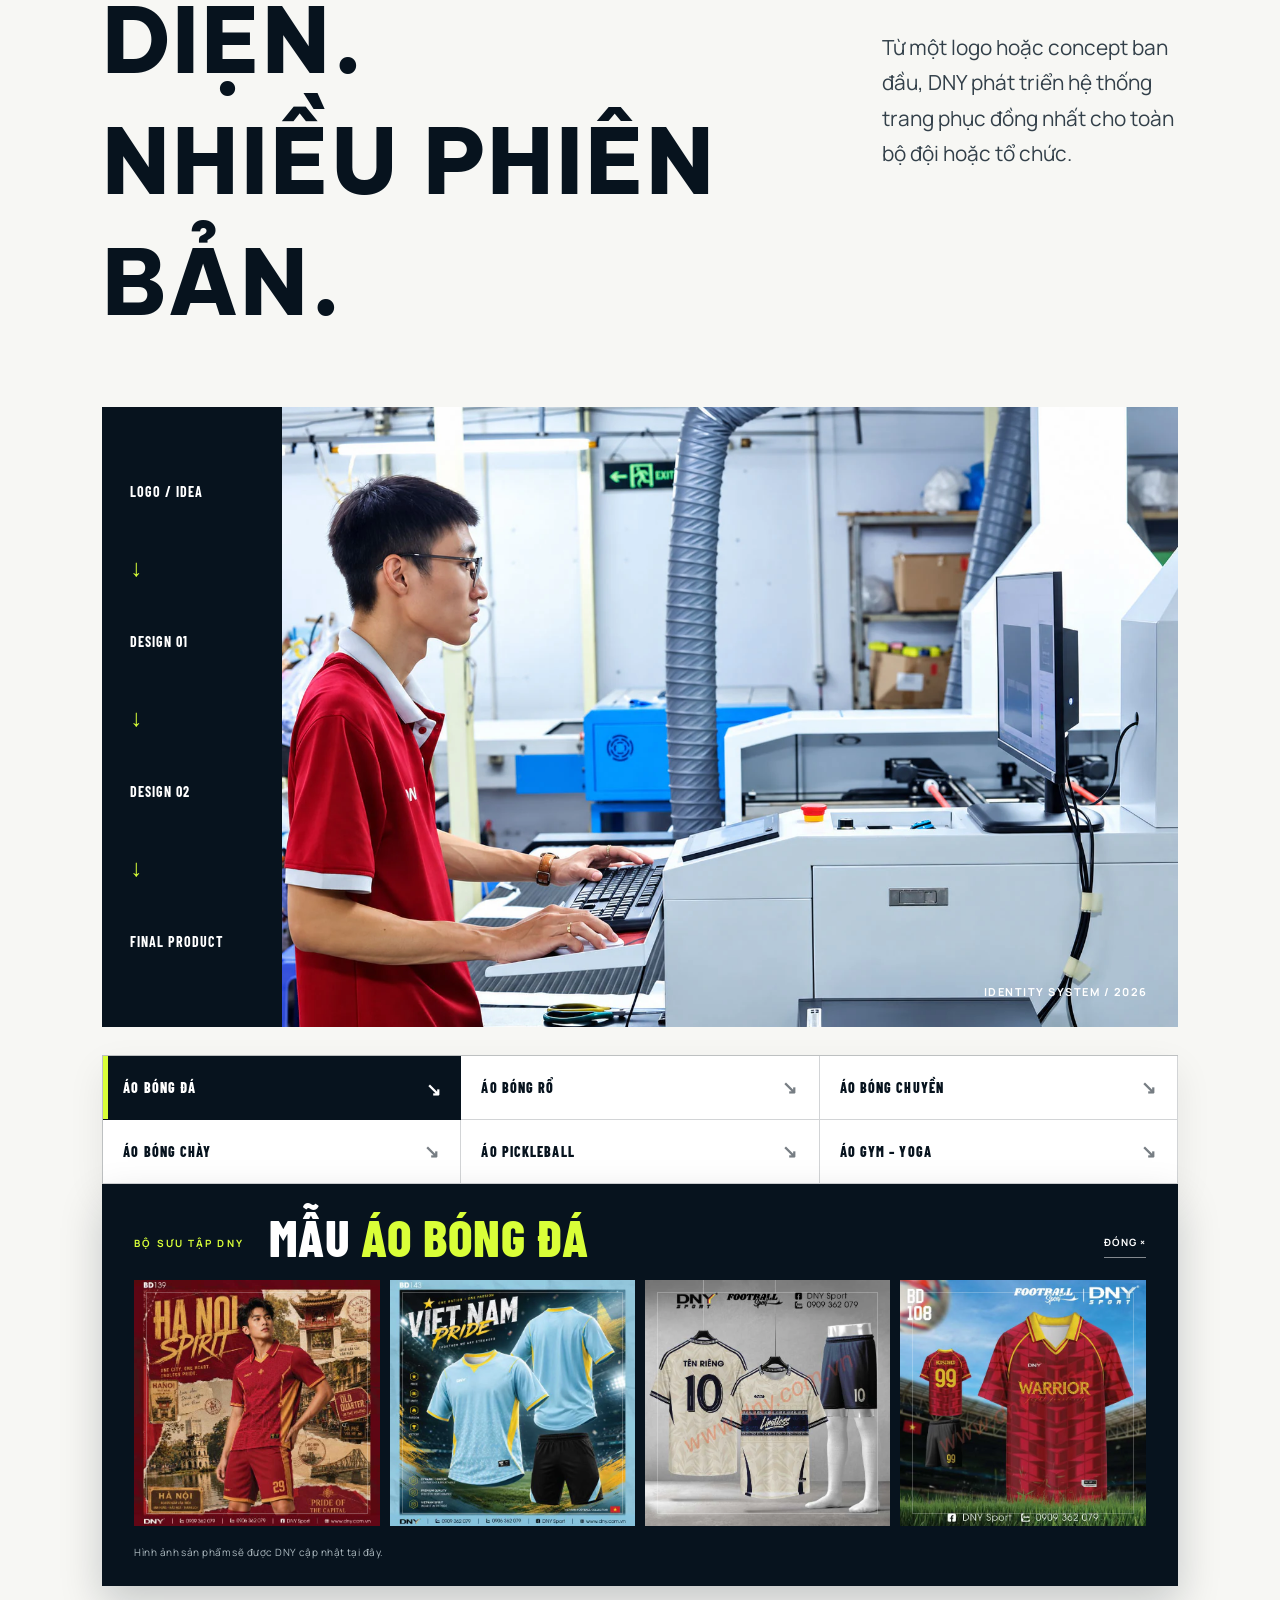
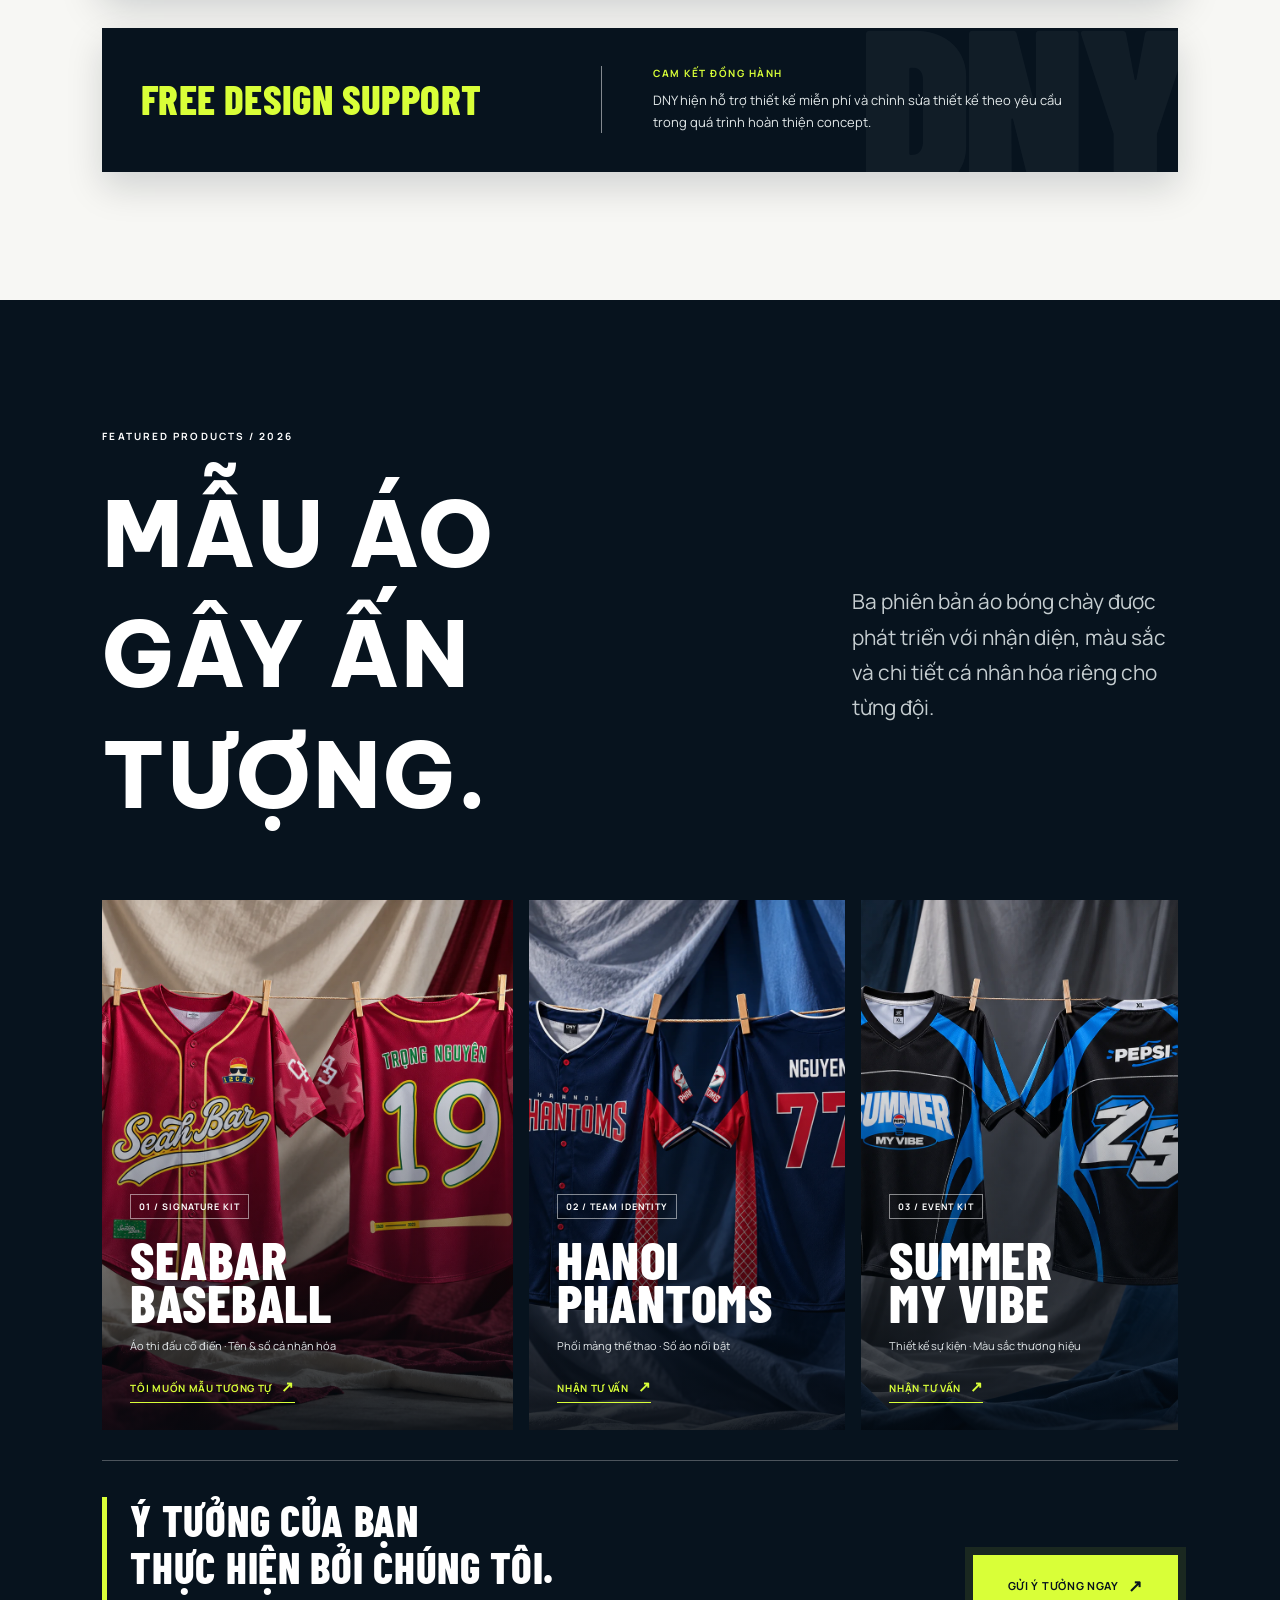
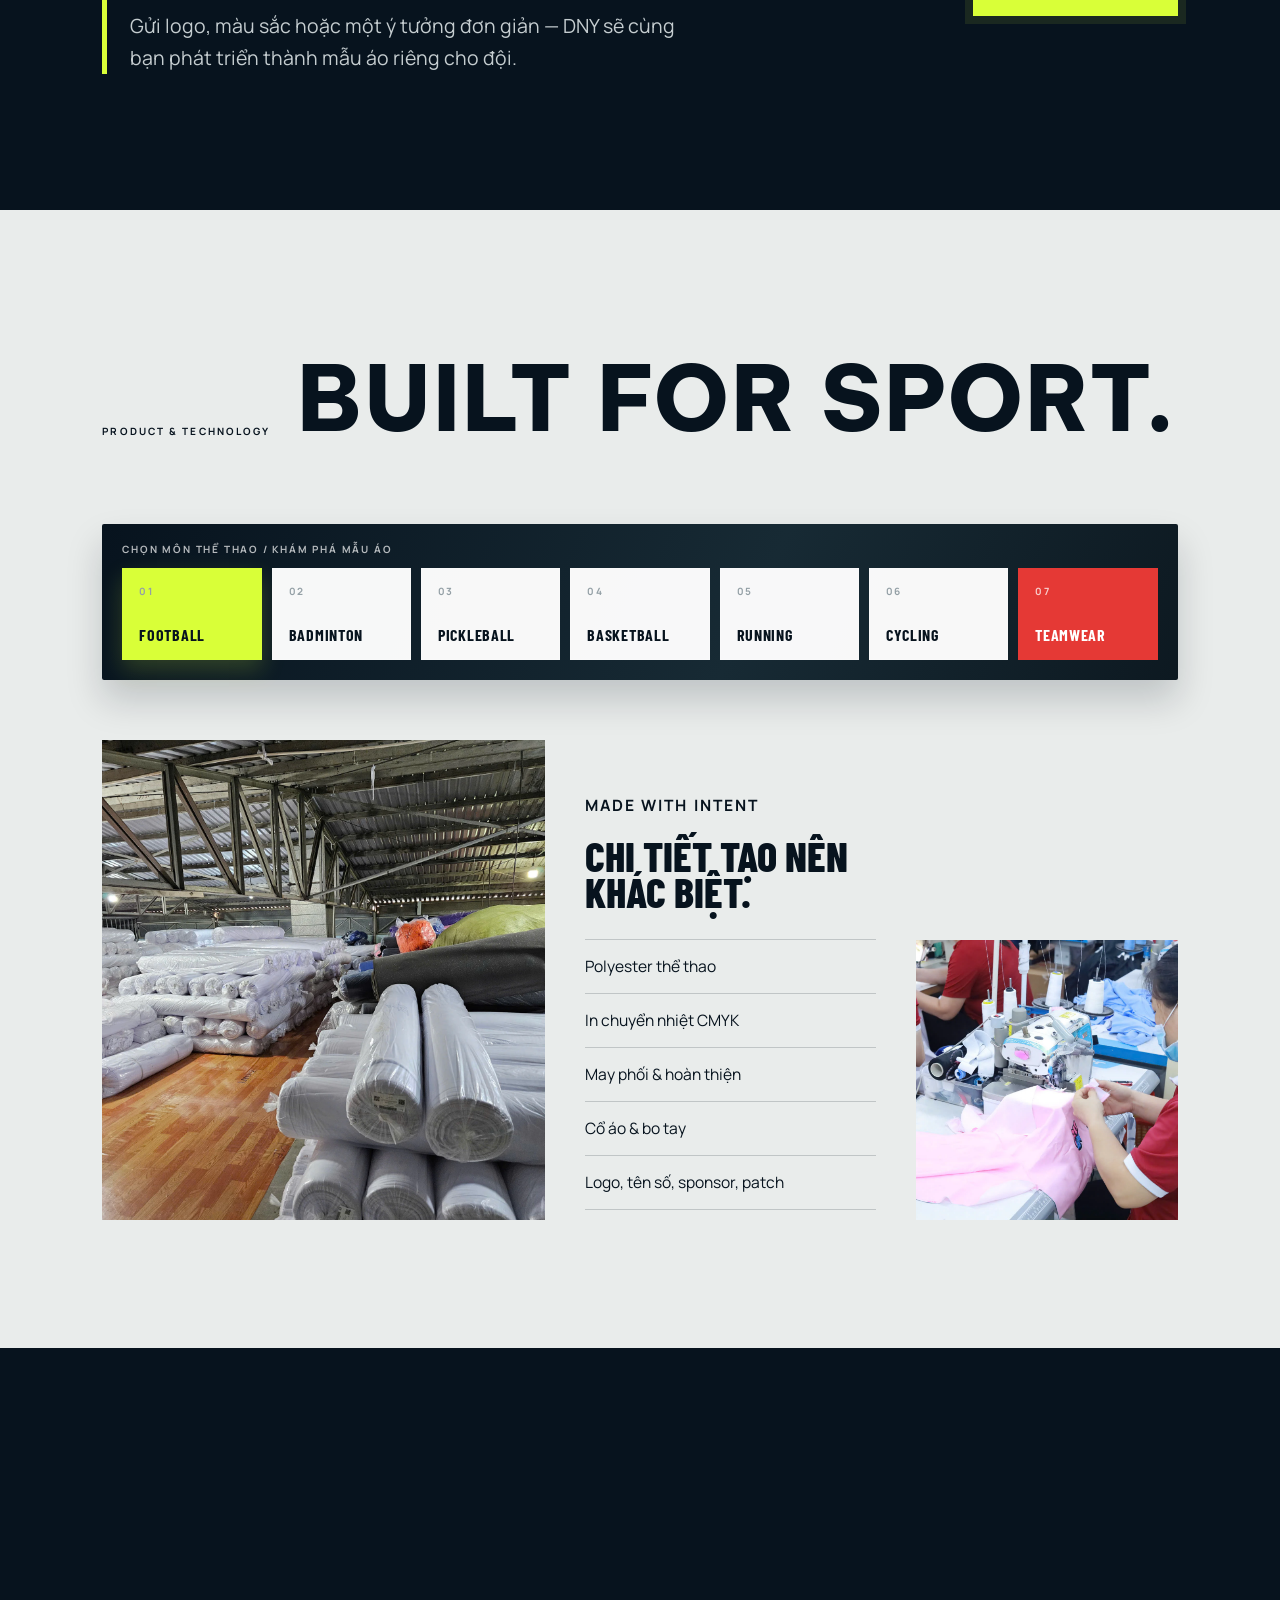
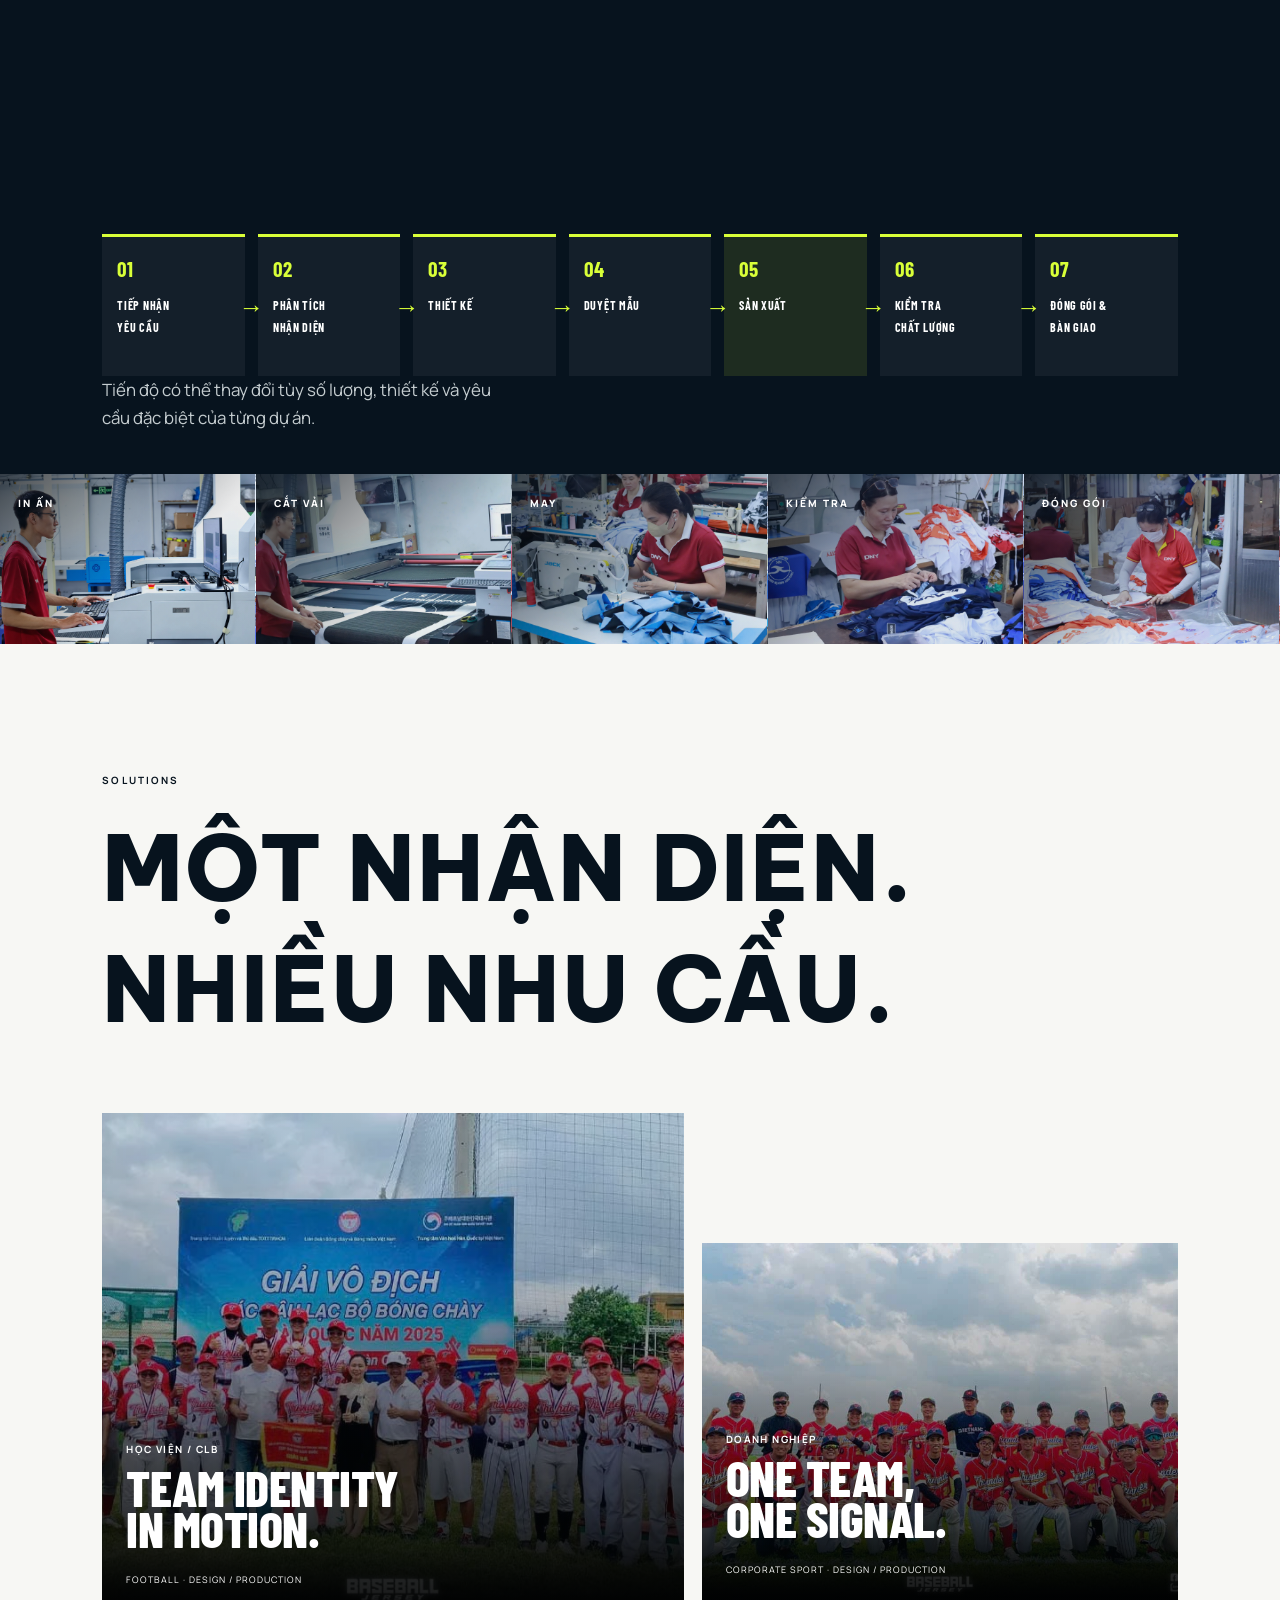
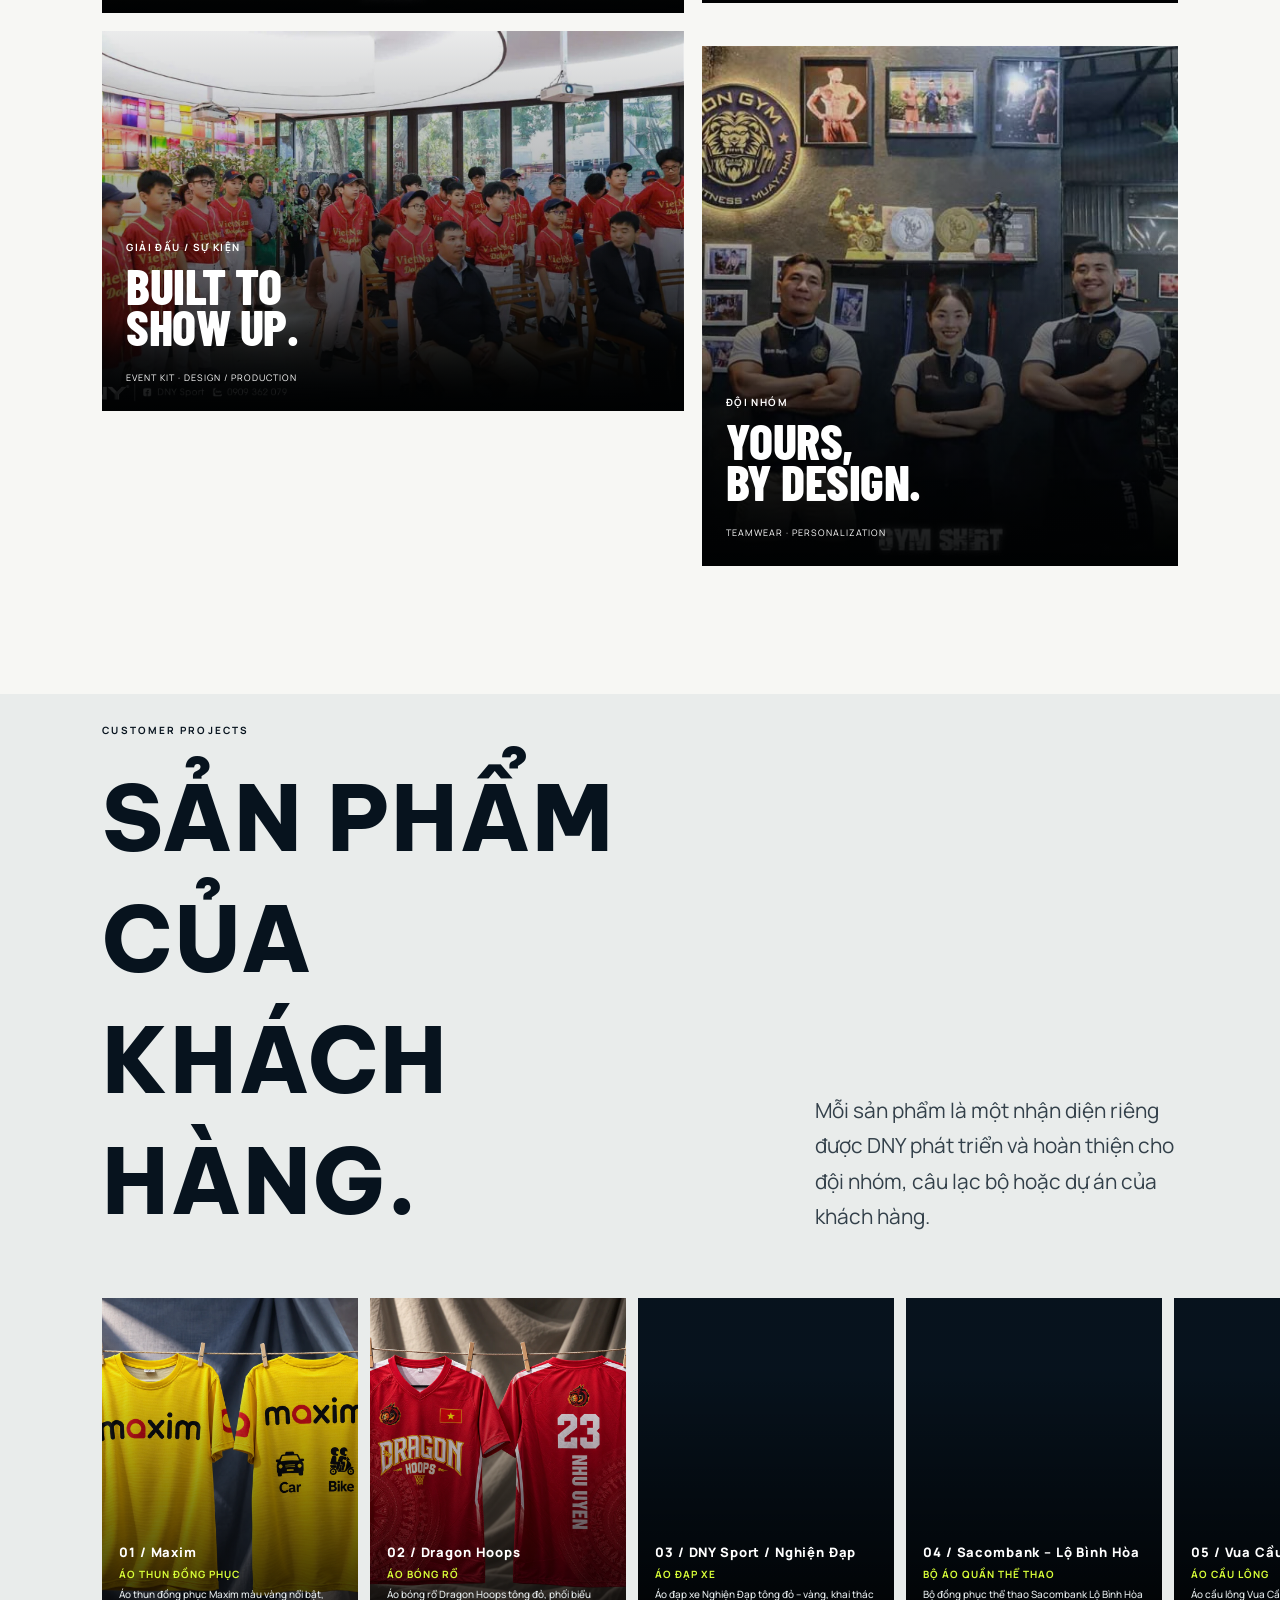
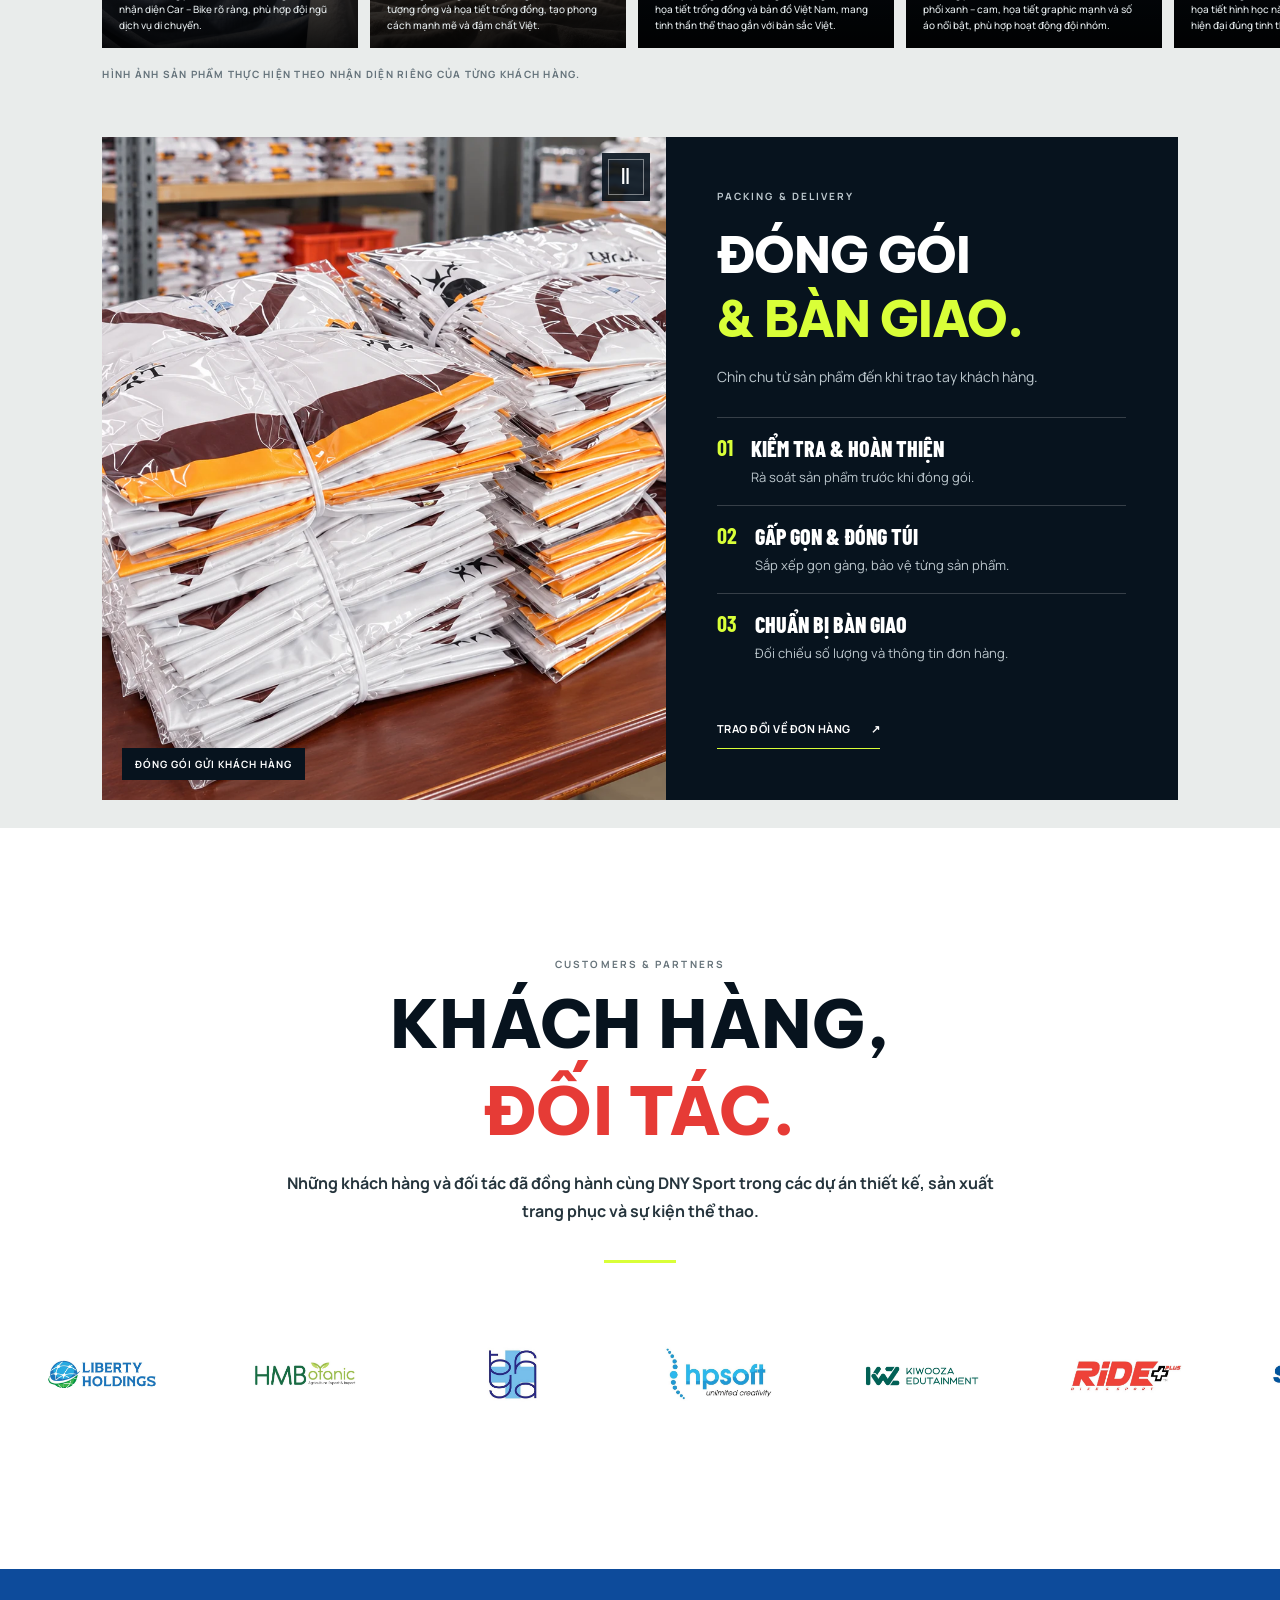
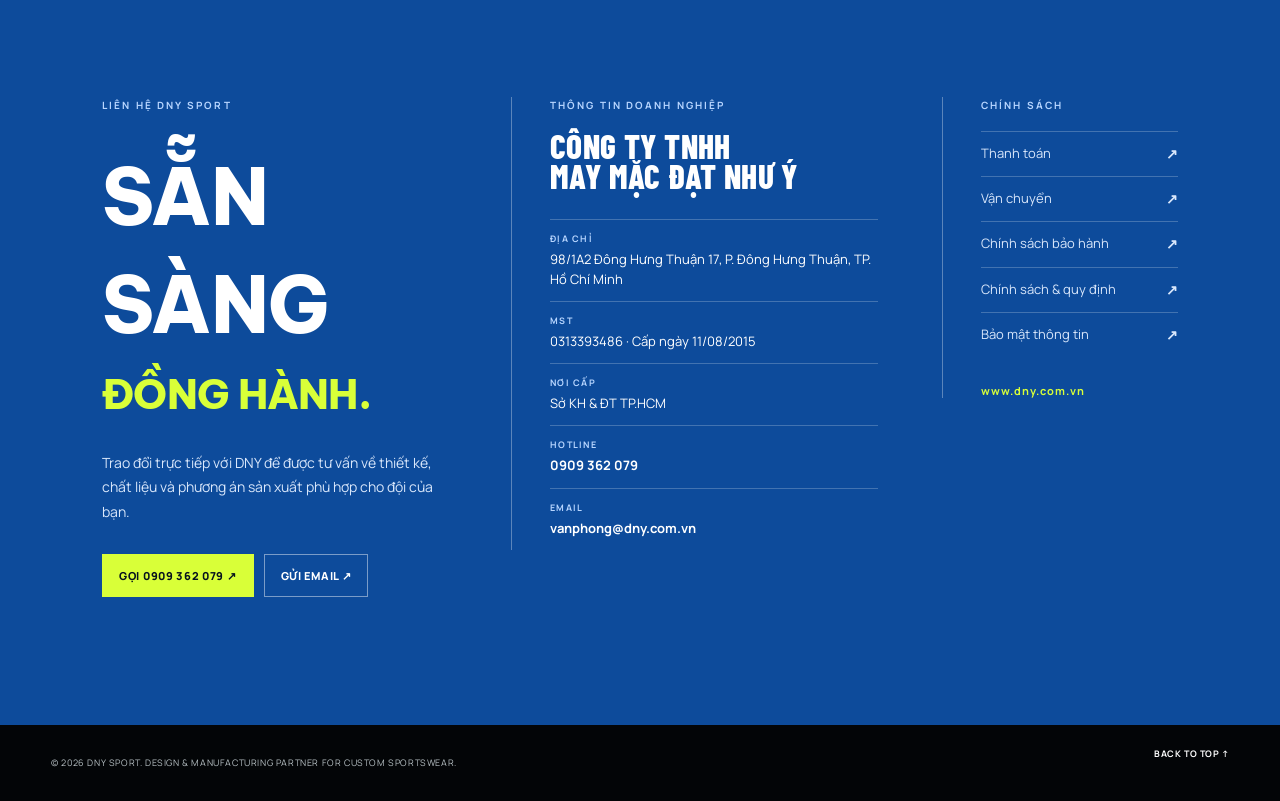
==== commit 1d4b2781: "Show all customer products on mobile" ====
--- a/index.html
+++ b/index.html
@@ -9,7 +9,7 @@
   <link rel="preconnect" href="https://fonts.googleapis.com">
   <link rel="preconnect" href="https://fonts.gstatic.com" crossorigin>
   <link href="https://fonts.googleapis.com/css2?family=Barlow+Condensed:ital,wght@0,500;0,600;0,700;0,800;0,900;1,700&family=Be+Vietnam+Pro:wght@700;800;900&family=Manrope:wght@400;500;600;700&display=swap" rel="stylesheet">
-  <link rel="stylesheet" href="styles.css?v=mobile-gallery-20261001-4">
+  <link rel="stylesheet" href="styles.css?v=customer-gallery-mobile-grid-20261002-2">
   <style>
     /* Local customer feedback images for the Solutions panels. */
     .project.project-a { background-image: linear-gradient(rgba(4,11,16,.08),rgba(4,11,16,.62)), url('assets/FEEDBACK/hinh-anh-feedback-ao-bong-chay-2.webp') !important; }
@@ -85,5 +85,5 @@
     <section class="client-logos section" id="clients" aria-labelledby="clients-heading"><div class="client-logos__intro reveal"><p class="eyebrow">CUSTOMERS &amp; PARTNERS</p><h2 id="clients-heading">KHÁCH HÀNG,<br><span>ĐỐI TÁC.</span></h2><p>Những khách hàng và đối tác đã đồng hành cùng DNY Sport trong các dự án thiết kế, sản xuất trang phục và sự kiện thể thao.</p></div><div class="client-logos__accent reveal" aria-hidden="true"></div><div class="client-logos__grid reveal" aria-label="Logo khách hàng và đối tác của DNY Sport"><figure><img src="assets/LOGO%20KH%C3%81CH%20H%C3%80NG%20-%20%C4%90%E1%BB%90I%20T%C3%81C/LIBERTY.webp" alt="Liberty Holdings"></figure><figure><img src="assets/LOGO%20KH%C3%81CH%20H%C3%80NG%20-%20%C4%90%E1%BB%90I%20T%C3%81C/HMB.webp" alt="HMBotanic"></figure><figure><img src="assets/LOGO%20KH%C3%81CH%20H%C3%80NG%20-%20%C4%90%E1%BB%90I%20T%C3%81C/DHYD.webp" alt="Đại học Y Dược"></figure><figure><img src="assets/LOGO%20KH%C3%81CH%20H%C3%80NG%20-%20%C4%90%E1%BB%90I%20T%C3%81C/hpsoft.webp" alt="HP Soft"></figure><figure><img src="assets/LOGO%20KH%C3%81CH%20H%C3%80NG%20-%20%C4%90%E1%BB%90I%20T%C3%81C/kwz.webp" alt="Kiwooza Entertainment"></figure><figure><img src="assets/LOGO%20KH%C3%81CH%20H%C3%80NG%20-%20%C4%90%E1%BB%90I%20T%C3%81C/rideplus.webp" alt="Ride Plus"></figure><figure><img src="assets/LOGO%20KH%C3%81CH%20H%C3%80NG%20-%20%C4%90%E1%BB%90I%20T%C3%81C/sacombank1.webp" alt="Sacombank"></figure><figure><img src="assets/LOGO%20KH%C3%81CH%20H%C3%80NG%20-%20%C4%90%E1%BB%90I%20T%C3%81C/bidv1.webp" alt="BIDV"></figure><figure><img src="assets/LOGO%20KH%C3%81CH%20H%C3%80NG%20-%20%C4%90%E1%BB%90I%20T%C3%81C/evn1.webp" alt="EVN"></figure><figure><img src="assets/LOGO%20KH%C3%81CH%20H%C3%80NG%20-%20%C4%90%E1%BB%90I%20T%C3%81C/medstand1.webp" alt="Medstand"></figure><figure><img src="assets/LOGO%20KH%C3%81CH%20H%C3%80NG%20-%20%C4%90%E1%BB%90I%20T%C3%81C/benthanhtour1.webp" alt="Bến Thành Tourist"></figure><figure><img src="assets/LOGO%20KH%C3%81CH%20H%C3%80NG%20-%20%C4%90%E1%BB%90I%20T%C3%81C/benthanhground1.webp" alt="Bến Thành Ground Service"></figure></div></section>
 
     <section class="contact section dark" id="contact"><div class="contact-background placeholder" aria-hidden="true"></div><div class="contact-head reveal"><p class="eyebrow light">START A PROJECT</p><h2>LET’S BUILD<br>YOUR TEAMWEAR.</h2><p>Gửi DNY thông tin về môn thể thao, số lượng, logo hoặc ý tưởng của bạn. Đội ngũ DNY sẽ đề xuất phương án thiết kế và sản xuất phù hợp.</p></div><div class="contact-grid reveal"><form class="inquiry-form"><label>Tên / Đơn vị<input name="name" required></label><label>Số điện thoại<input type="tel" name="phone" required></label><div class="form-row"><label>Môn thể thao<input name="sport"></label><label>Số lượng dự kiến<input name="quantity"></label></div><label>Nội dung / yêu cầu<textarea name="request" rows="3"></textarea></label><button class="button button-light" type="submit">GỬI YÊU CẦU THIẾT KẾ <b>↗</b></button><p class="form-message" role="status"></p></form><aside class="contact-info"><div class="brand">DNY<span>SPORT</span></div><a href="tel:0909362079">0909 362 079</a><a href="mailto:vanphong@dny.com.vn">vanphong@dny.com.vn</a><a href="https://dny.com.vn" target="_blank" rel="noopener">dny.com.vn ↗</a><p>Nhắn DNY để được hỗ trợ lên thiết kế miễn phí.</p></aside></div></section>
-  </main><footer><p>© 2026 DNY SPORT. DESIGN &amp; MANUFACTURING PARTNER FOR CUSTOM SPORTSWEAR.</p><a href="#top">BACK TO TOP ↑</a></footer><a href="#contact" class="mobile-cta">NHẬN TƯ VẤN <b>↗</b></a><script src="script.js?v=customer-gallery-20261002-1"></script>
+  </main><footer><p>© 2026 DNY SPORT. DESIGN &amp; MANUFACTURING PARTNER FOR CUSTOM SPORTSWEAR.</p><a href="#top">BACK TO TOP ↑</a></footer><a href="#contact" class="mobile-cta">NHẬN TƯ VẤN <b>↗</b></a><script src="script.js?v=customer-gallery-mobile-grid-20261002-2"></script>
 </body></html>
--- a/styles.css
+++ b/styles.css
@@ -355,3 +355,21 @@
 /* The original cutting-table asset is not present in the published tree. */
 .process-visual{background-image:linear-gradient(110deg,rgba(6,17,26,.12),rgba(6,17,26,.48)),url('assets/dny-cutting-operator.webp')!important}
 .production-strip div:nth-child(1){background-image:url('assets/dny-cutting-operator.webp')!important}
+
+/* On phones, show every customer project in a normal grid instead of hiding
+   most of a translated desktop marquee outside the viewport. */
+@media(max-width:800px){
+  .partner-list{
+    display:grid!important;
+    width:100%;
+    grid-template-columns:repeat(2,minmax(0,1fr));
+    gap:8px;
+    animation:none!important;
+    transform:none!important;
+  }
+  .partner-list .customer-product{
+    flex:initial;
+    min-width:0;
+    min-height:245px;
+  }
+}
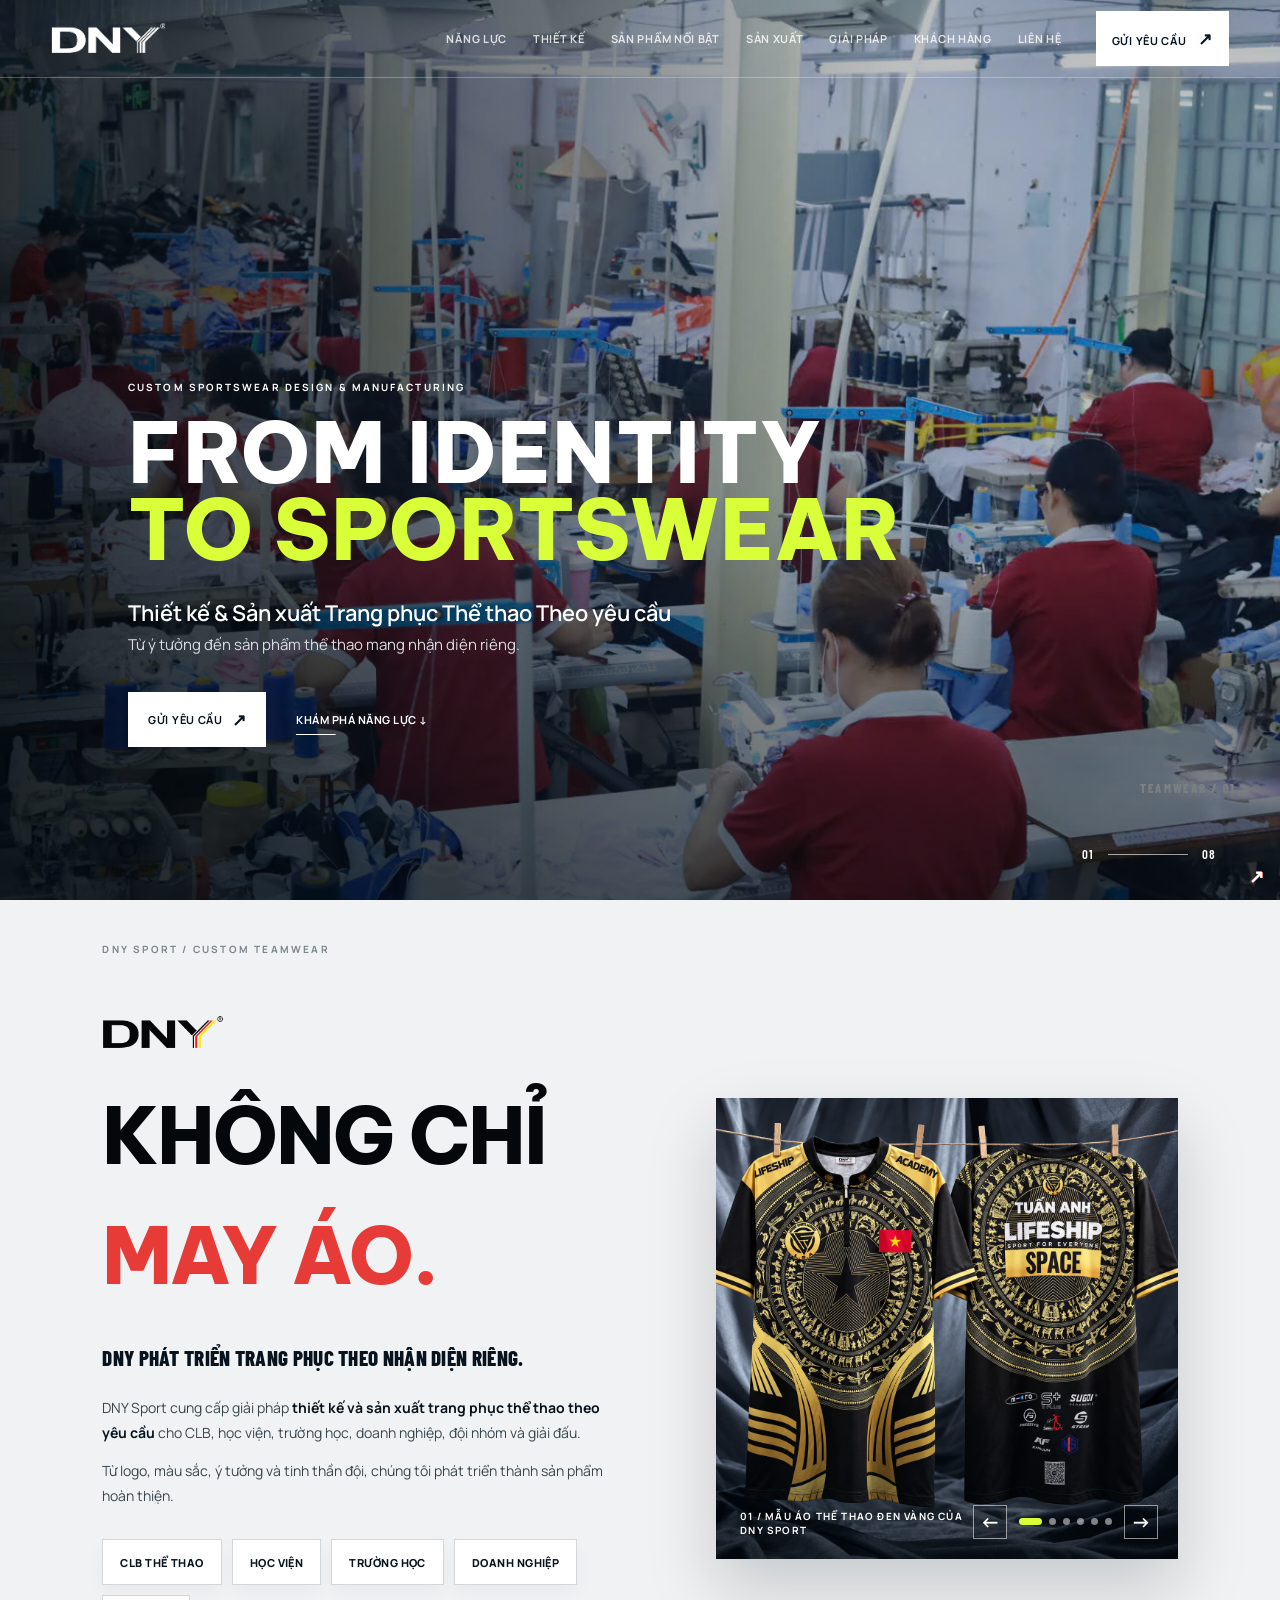
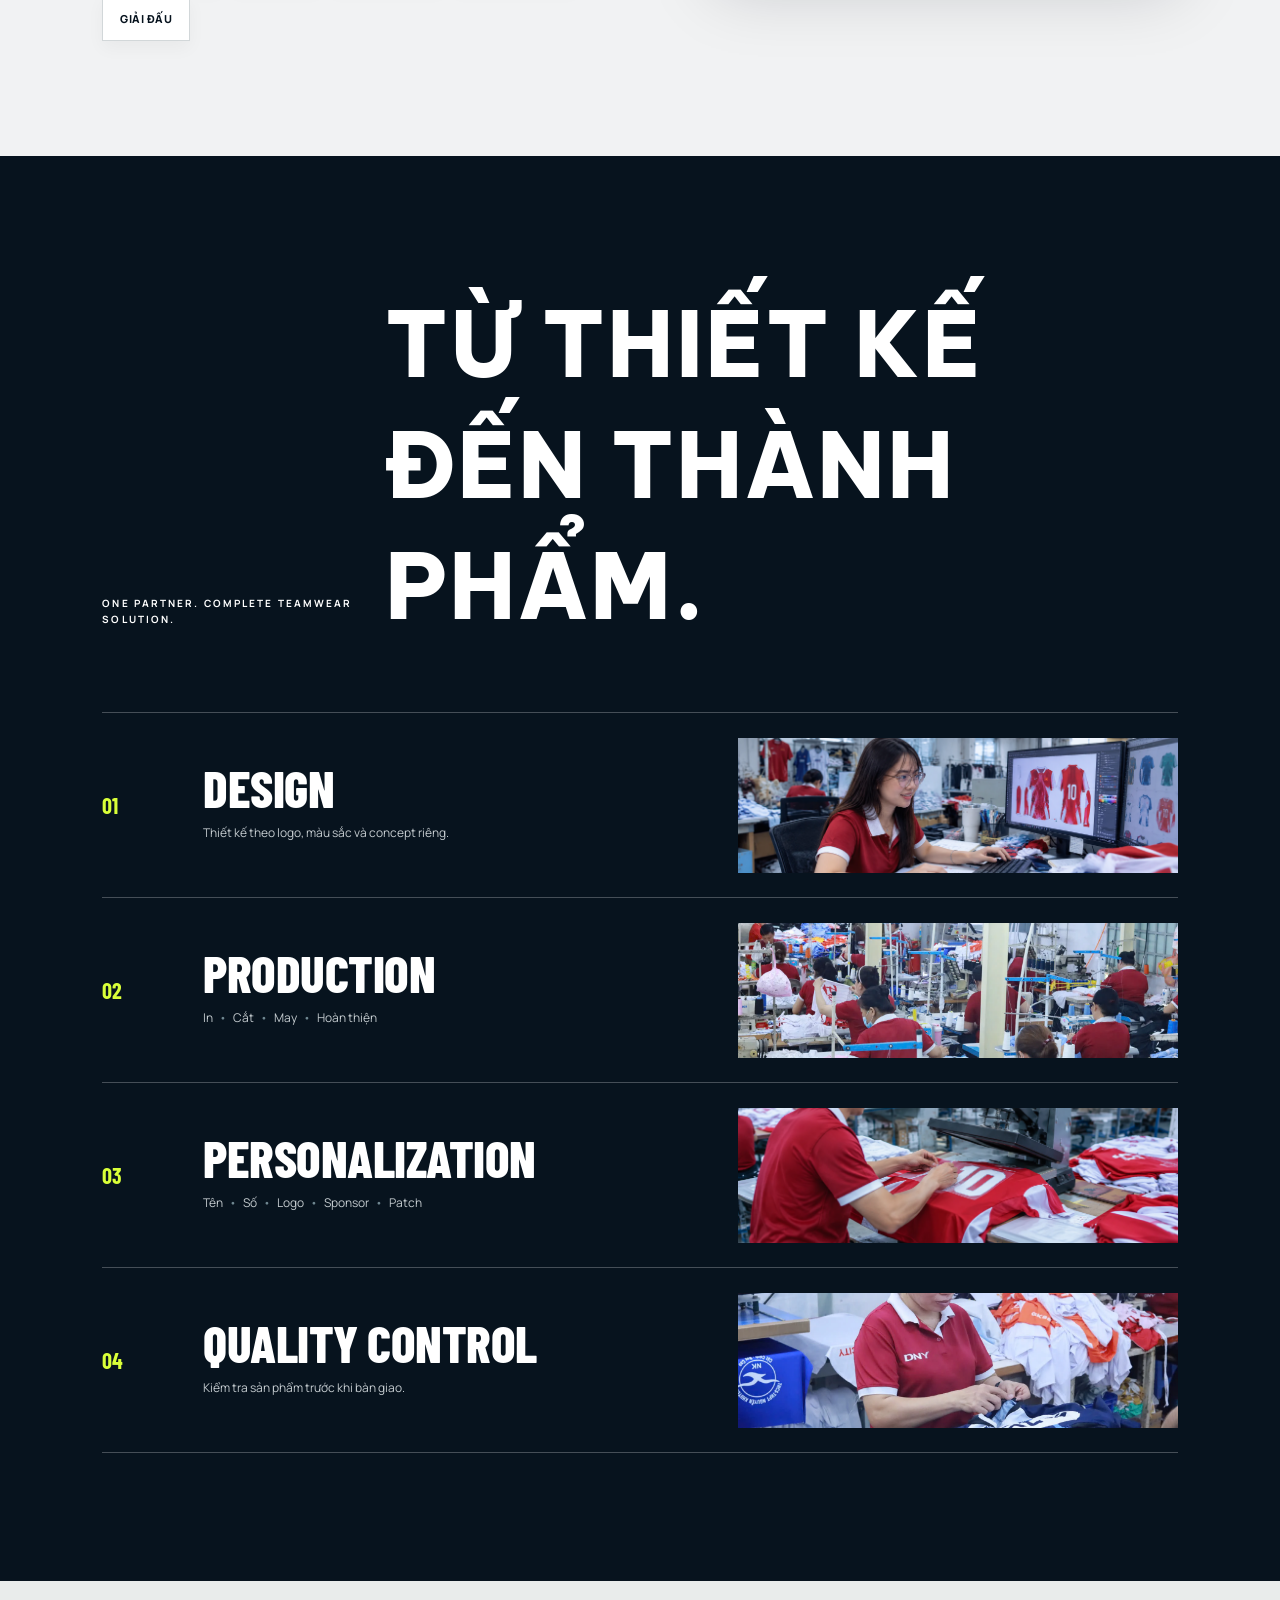
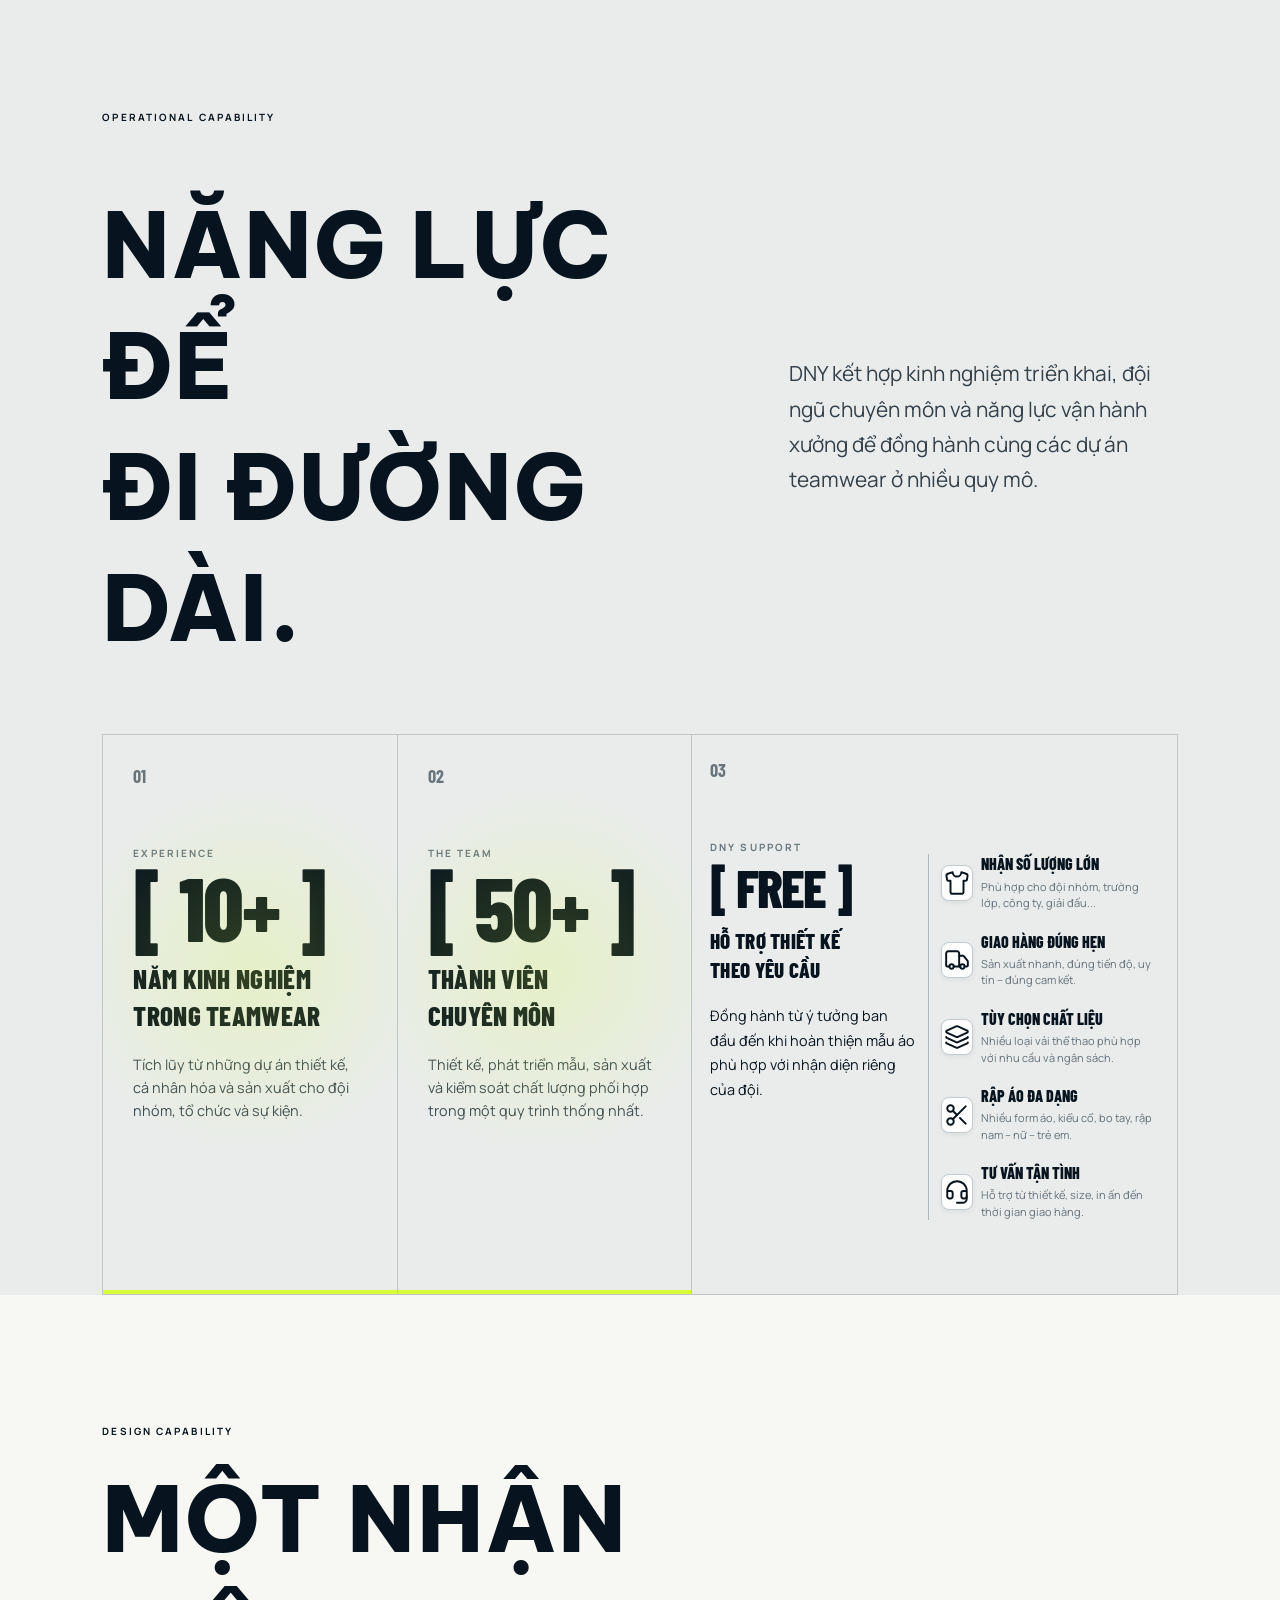
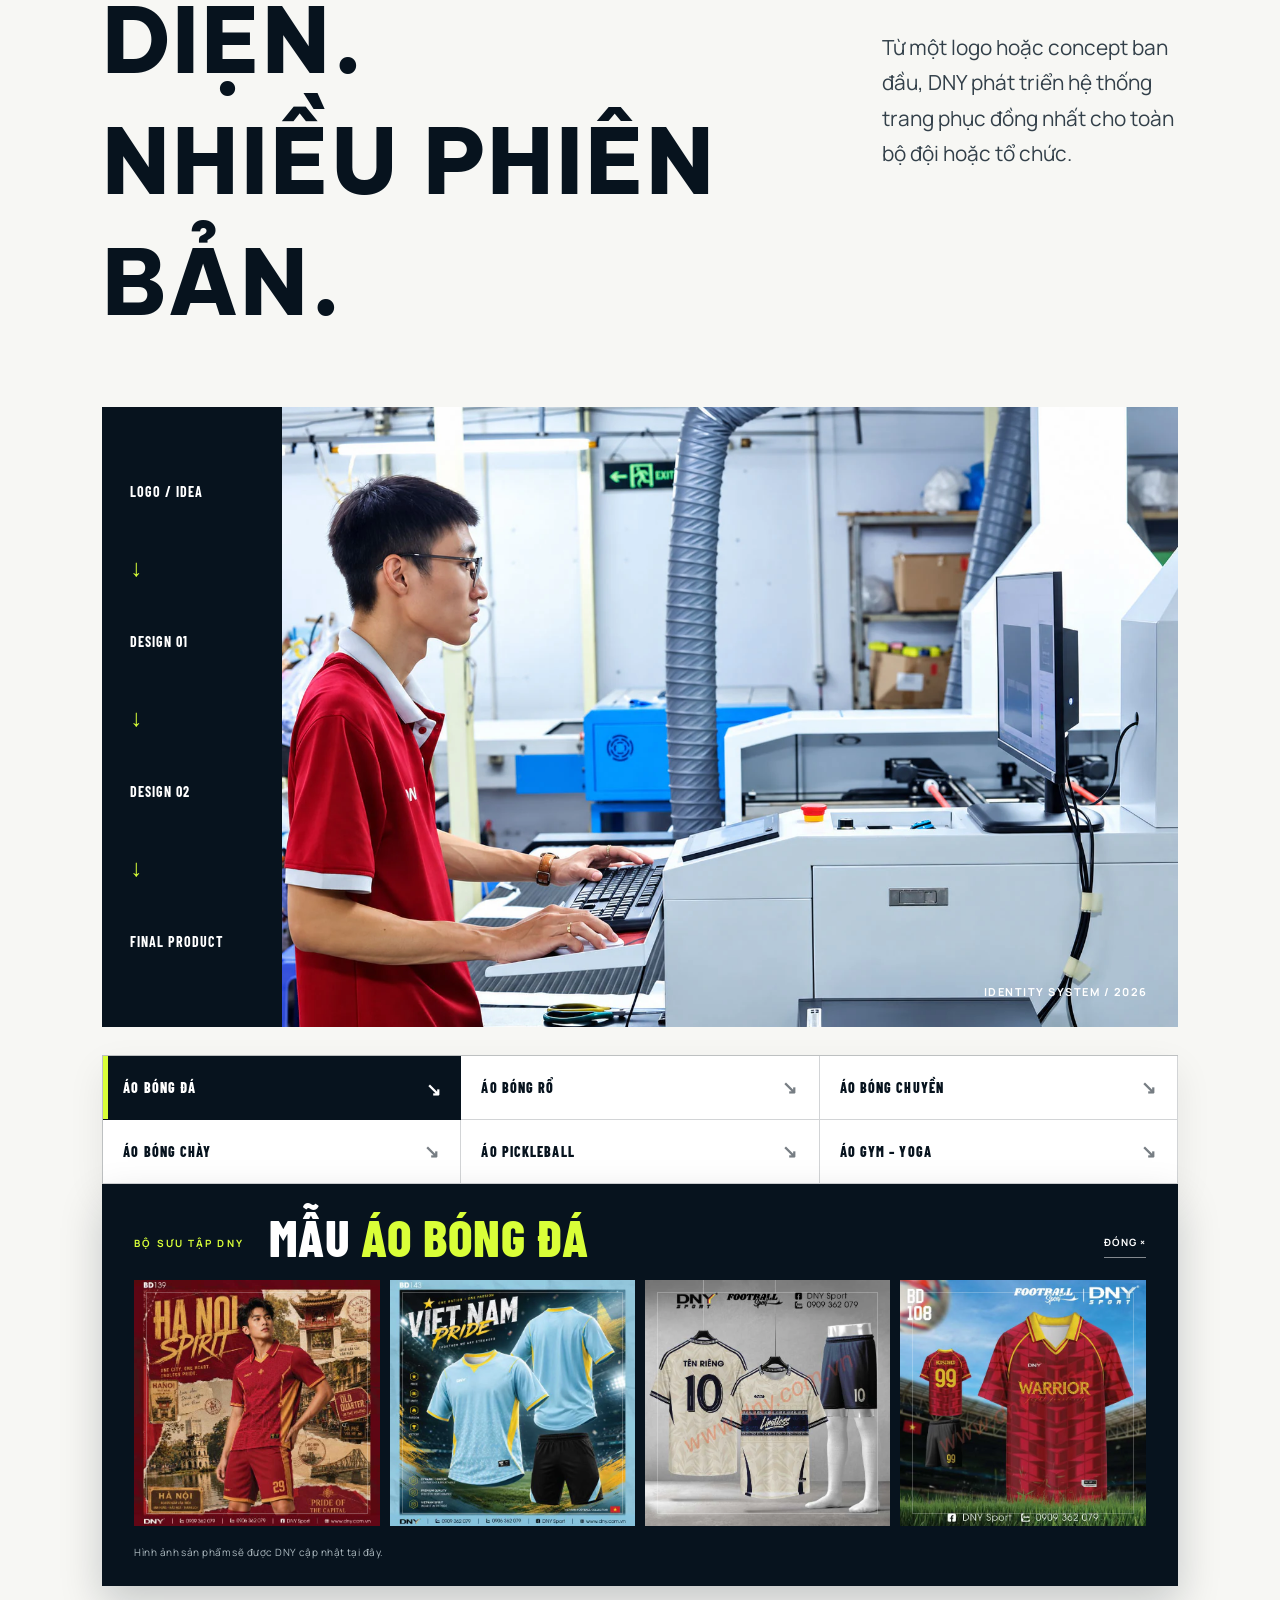
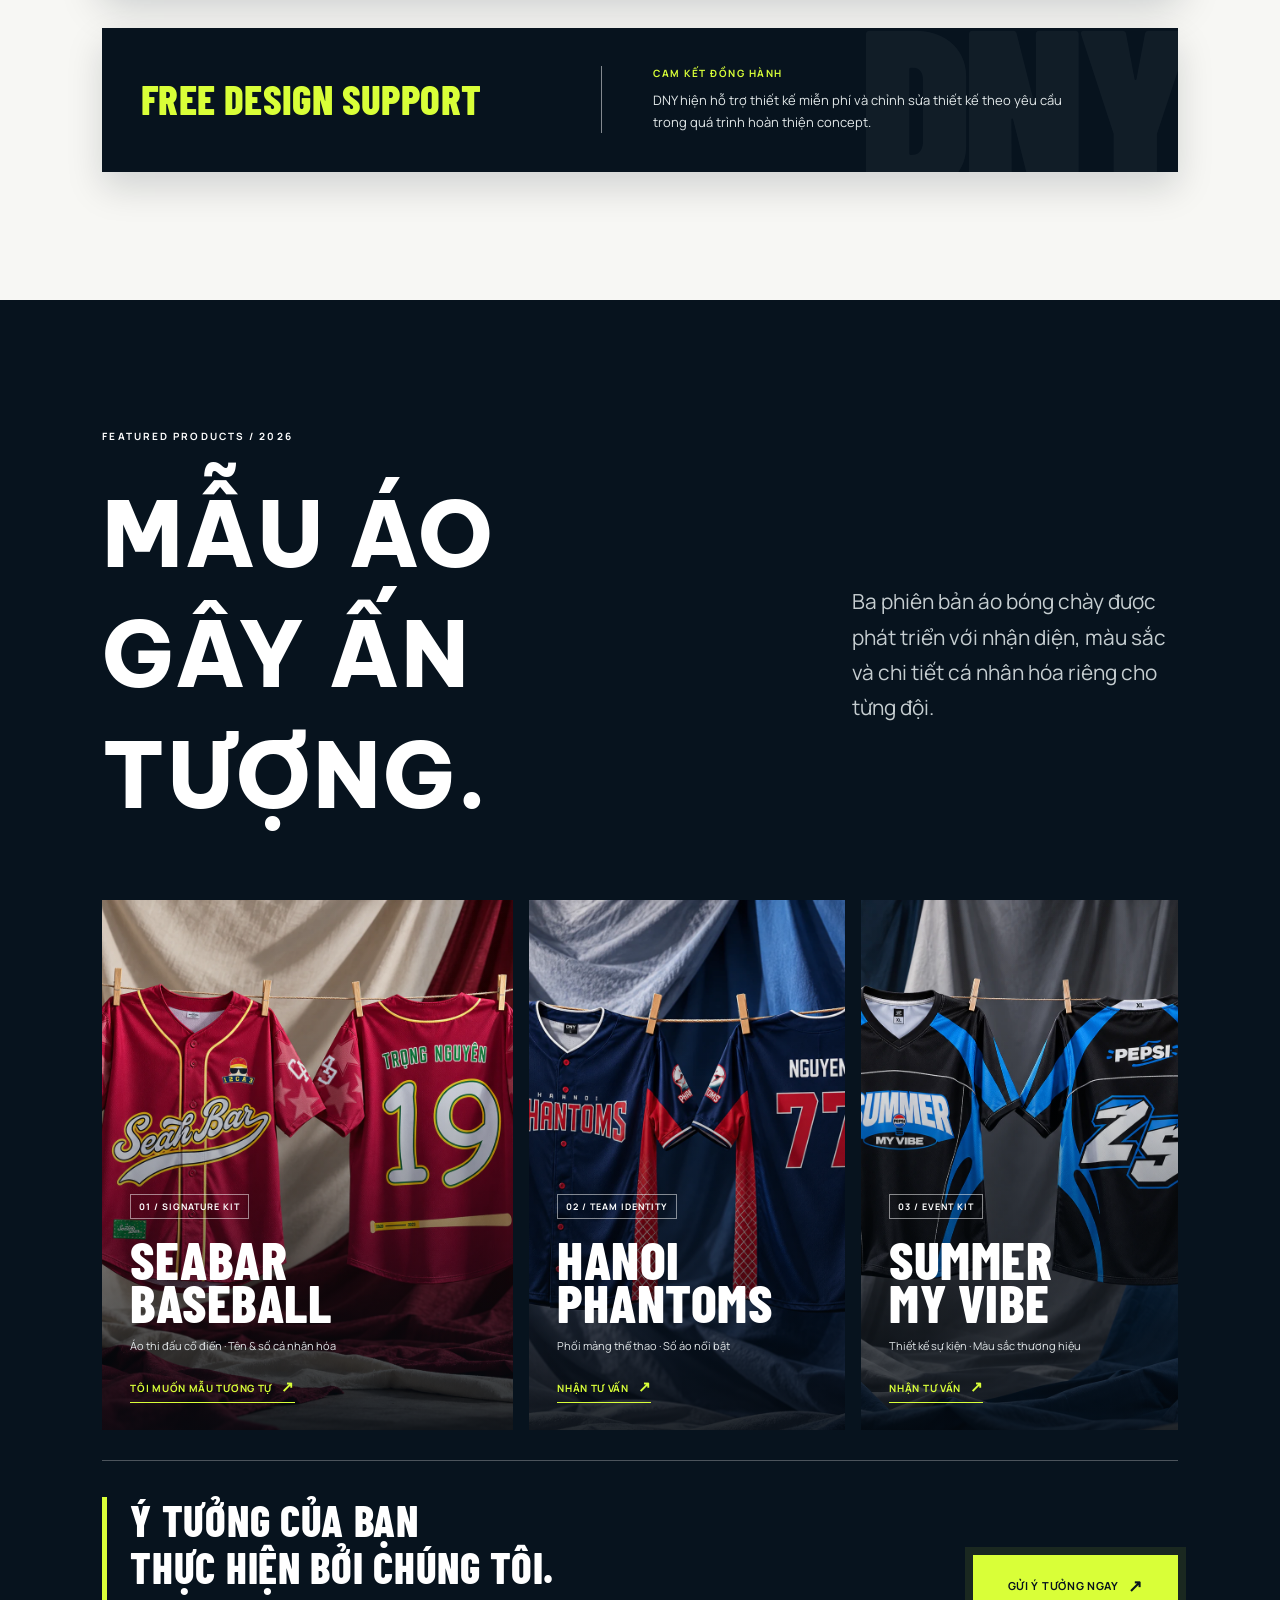
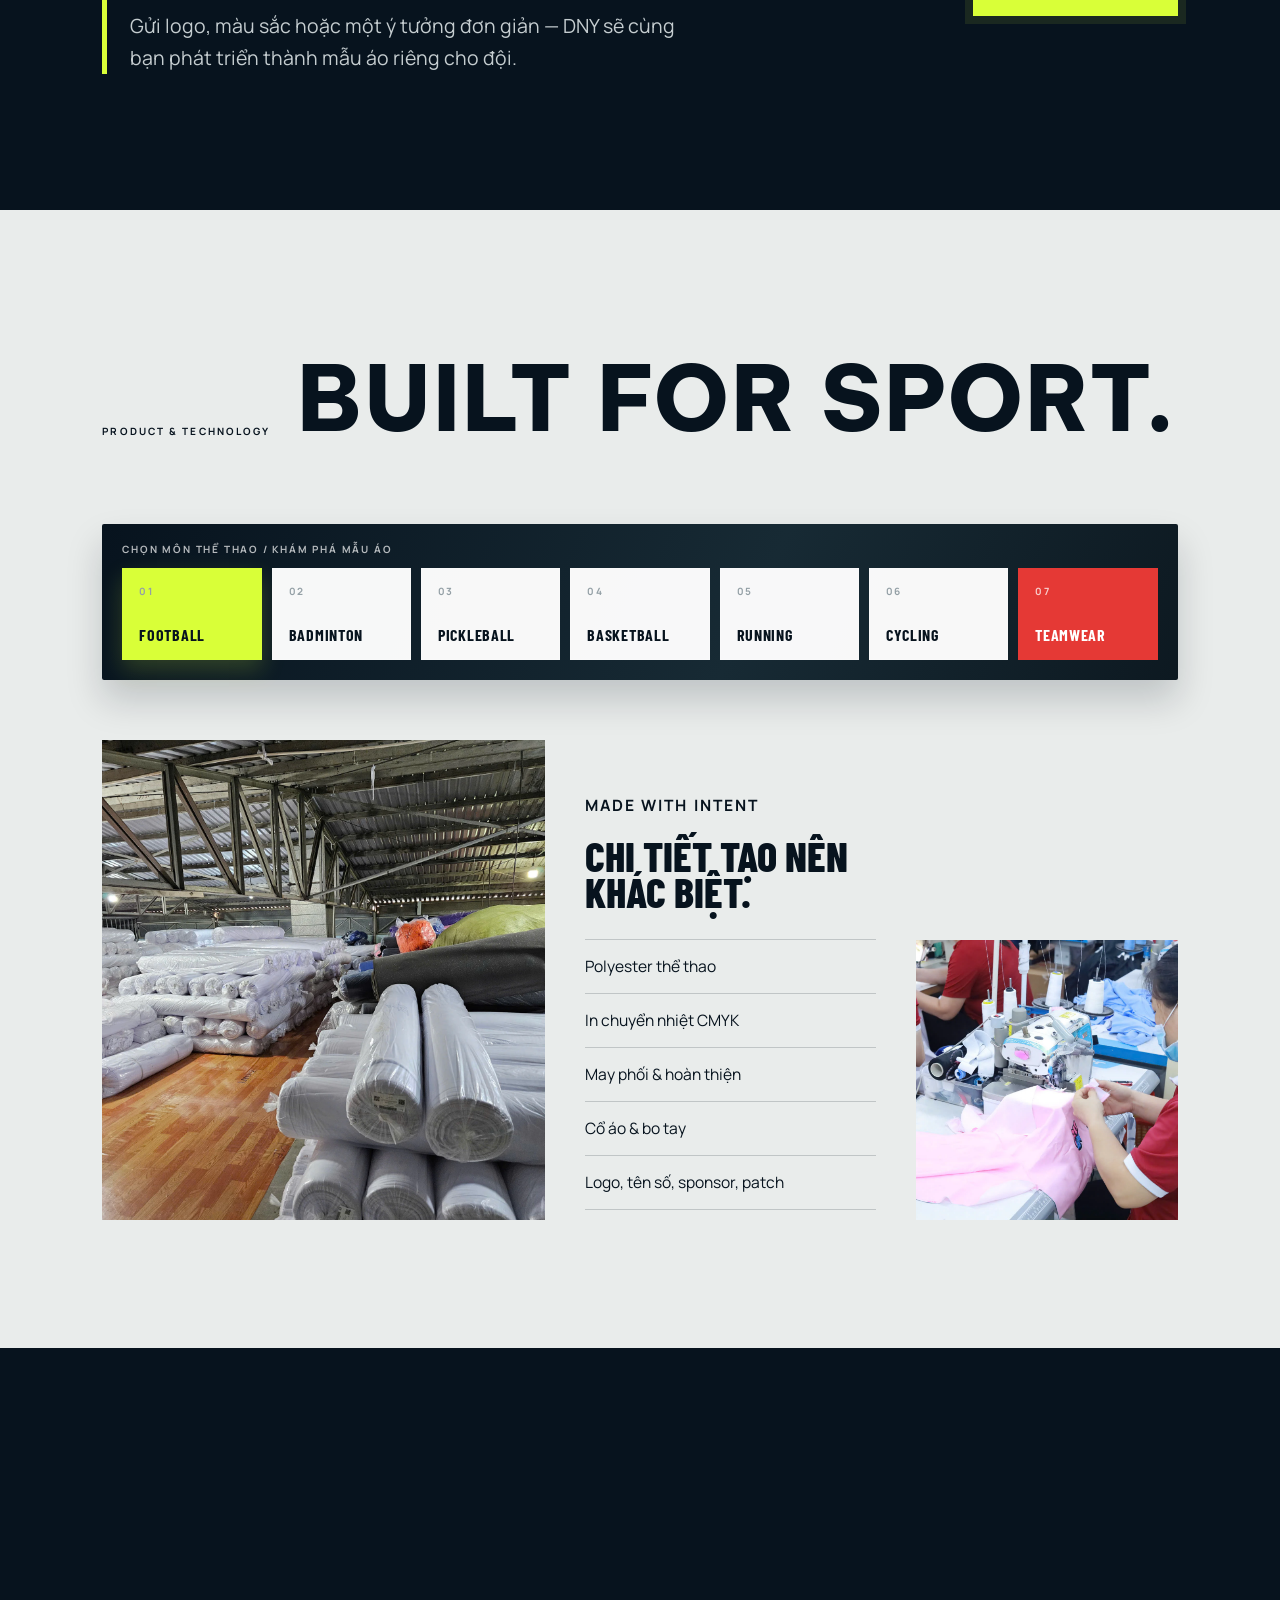
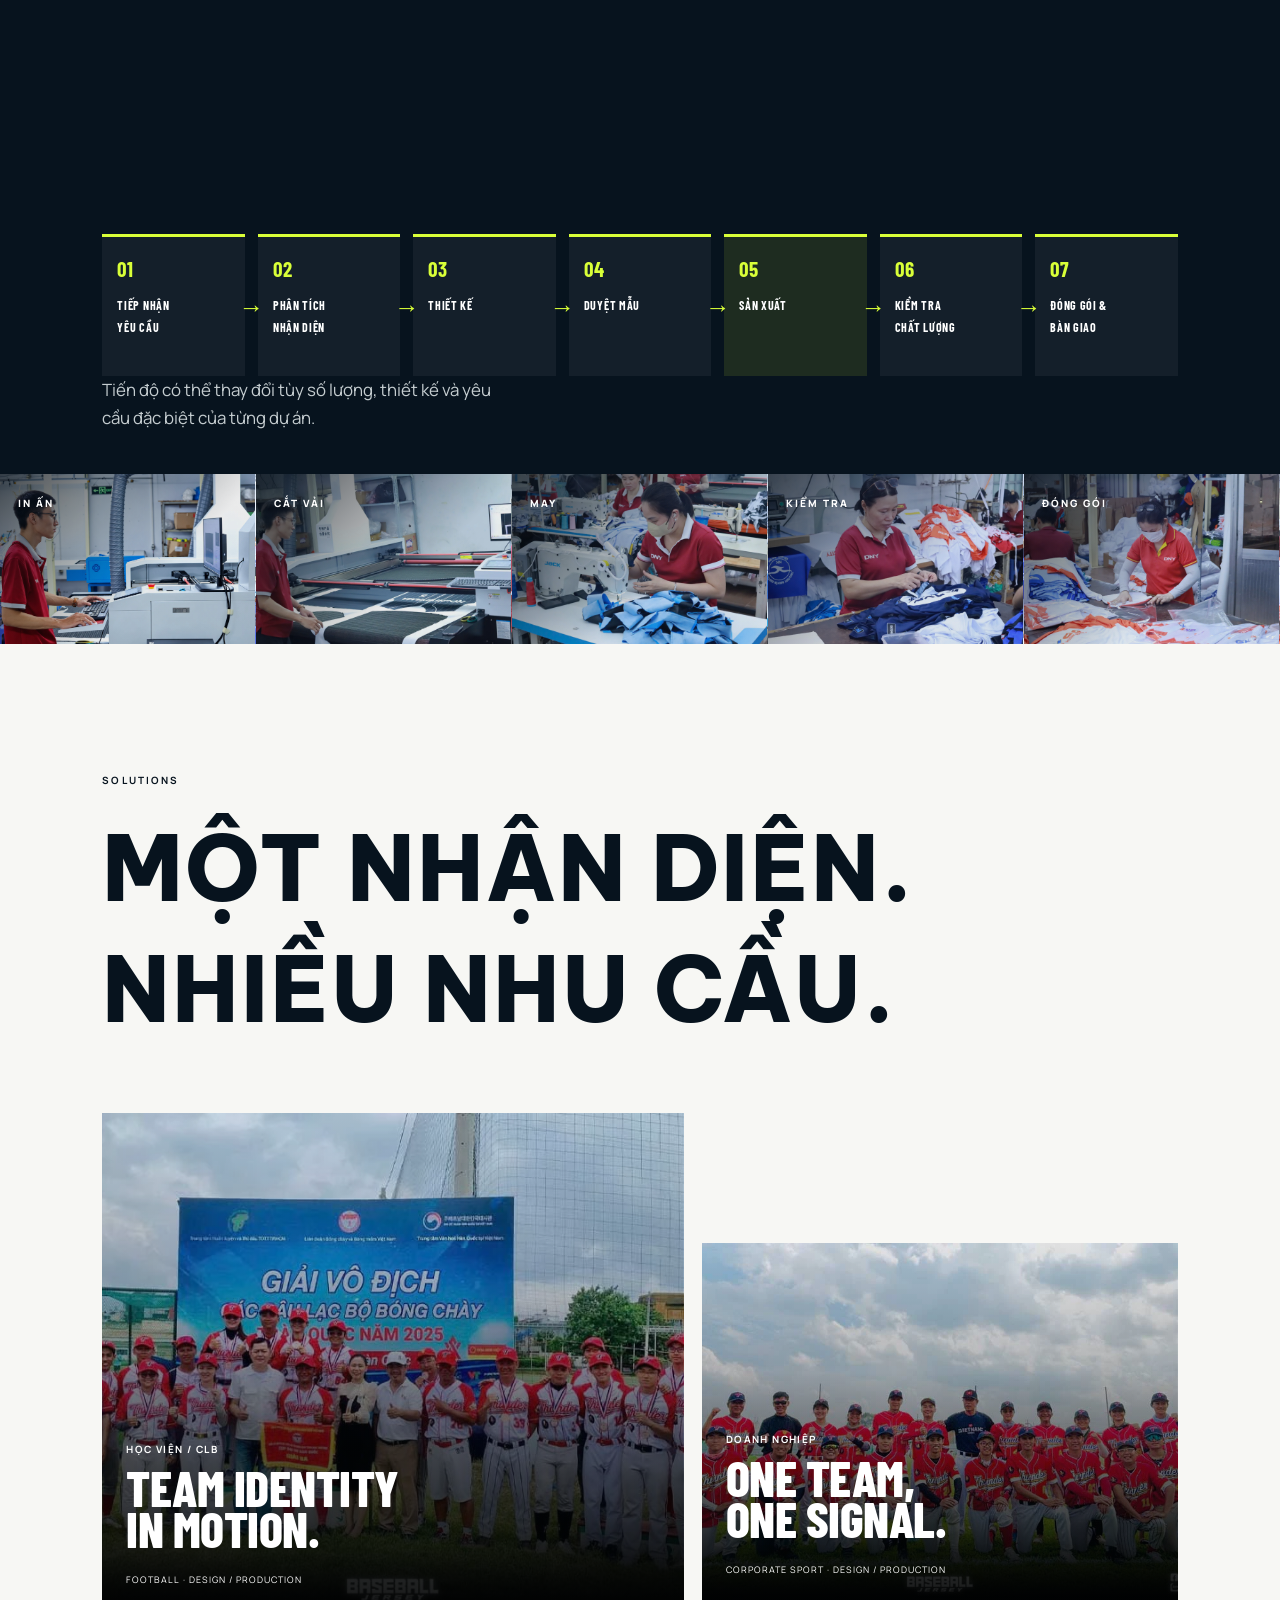
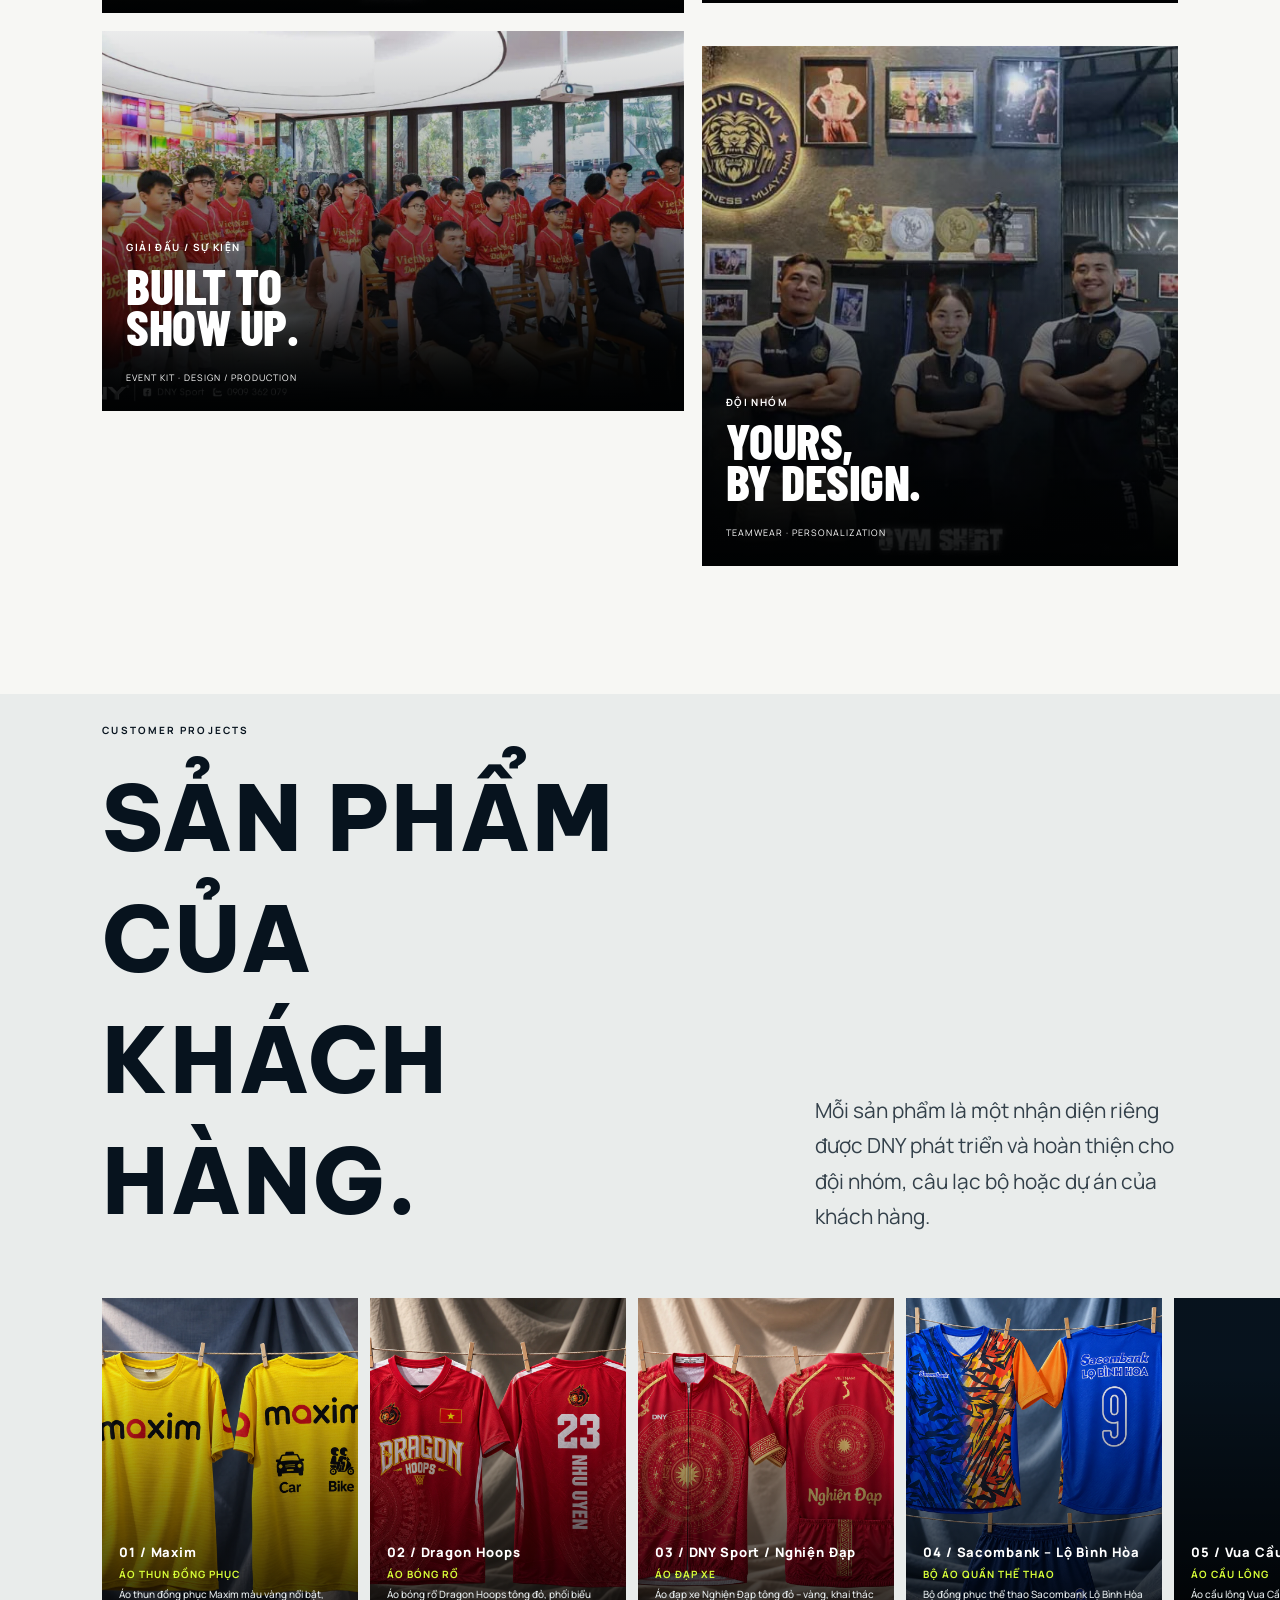
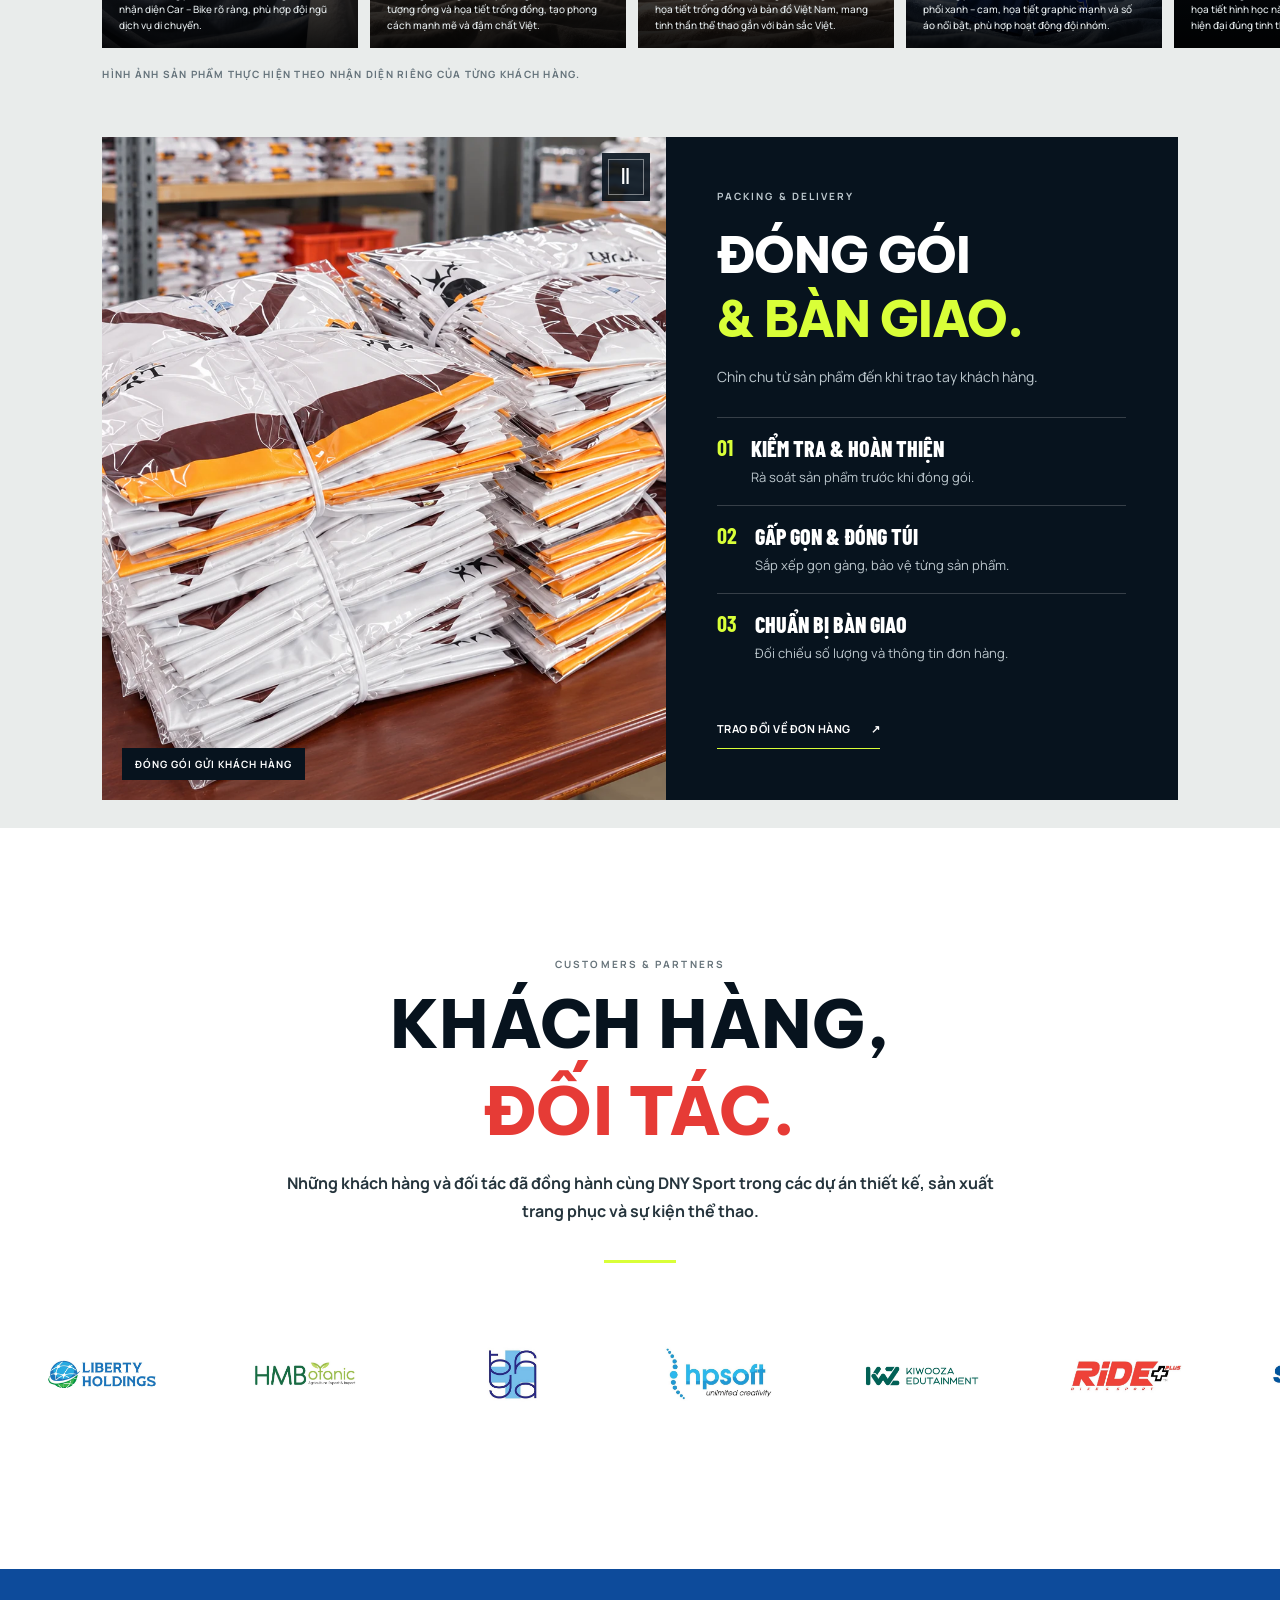
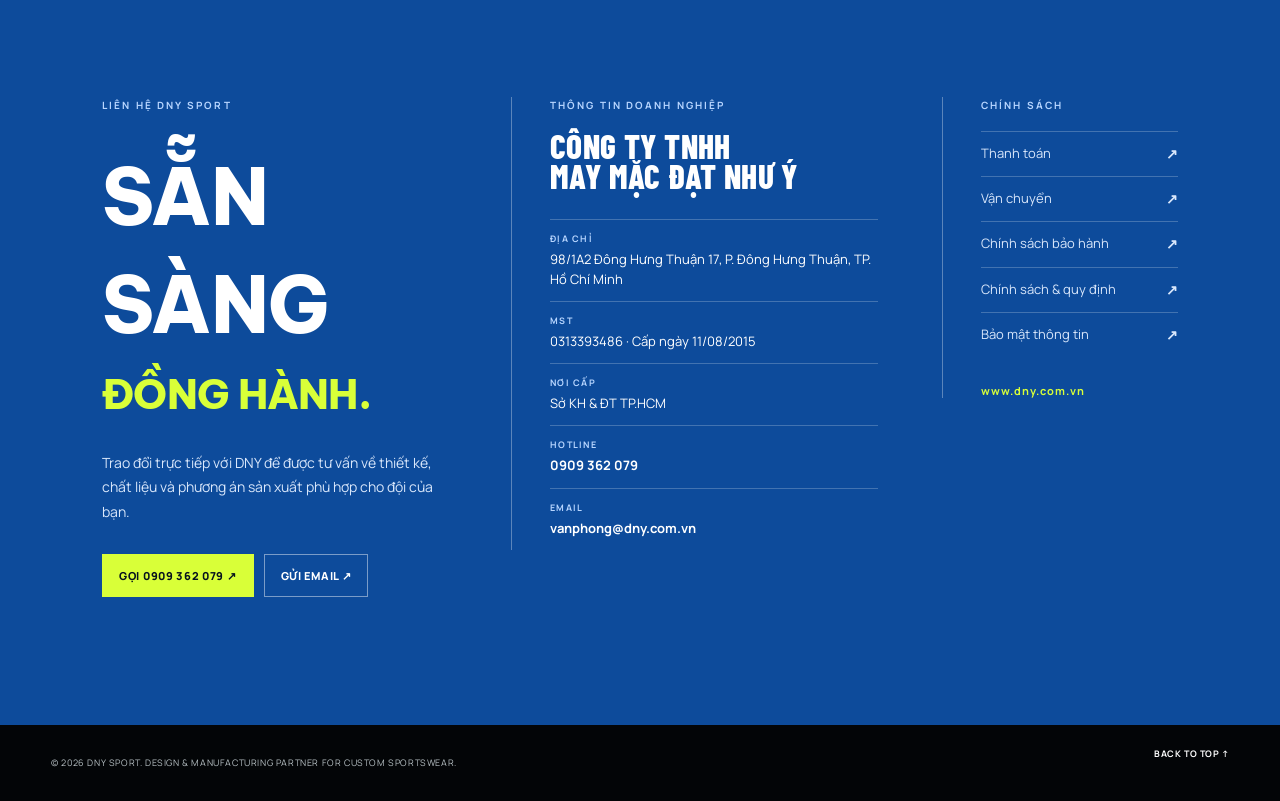
==== commit 5d5ad63d: "Fix customer image viewer zoom controls" ====
--- a/index.html
+++ b/index.html
@@ -9,7 +9,7 @@
   <link rel="preconnect" href="https://fonts.googleapis.com">
   <link rel="preconnect" href="https://fonts.gstatic.com" crossorigin>
   <link href="https://fonts.googleapis.com/css2?family=Barlow+Condensed:ital,wght@0,500;0,600;0,700;0,800;0,900;1,700&family=Be+Vietnam+Pro:wght@700;800;900&family=Manrope:wght@400;500;600;700&display=swap" rel="stylesheet">
-  <link rel="stylesheet" href="styles.css?v=customer-gallery-mobile-grid-20261002-2">
+  <link rel="stylesheet" href="styles.css?v=customer-image-viewer-20261002-3">
   <style>
     /* Local customer feedback images for the Solutions panels. */
     .project.project-a { background-image: linear-gradient(rgba(4,11,16,.08),rgba(4,11,16,.62)), url('assets/FEEDBACK/hinh-anh-feedback-ao-bong-chay-2.webp') !important; }
@@ -85,5 +85,5 @@
     <section class="client-logos section" id="clients" aria-labelledby="clients-heading"><div class="client-logos__intro reveal"><p class="eyebrow">CUSTOMERS &amp; PARTNERS</p><h2 id="clients-heading">KHÁCH HÀNG,<br><span>ĐỐI TÁC.</span></h2><p>Những khách hàng và đối tác đã đồng hành cùng DNY Sport trong các dự án thiết kế, sản xuất trang phục và sự kiện thể thao.</p></div><div class="client-logos__accent reveal" aria-hidden="true"></div><div class="client-logos__grid reveal" aria-label="Logo khách hàng và đối tác của DNY Sport"><figure><img src="assets/LOGO%20KH%C3%81CH%20H%C3%80NG%20-%20%C4%90%E1%BB%90I%20T%C3%81C/LIBERTY.webp" alt="Liberty Holdings"></figure><figure><img src="assets/LOGO%20KH%C3%81CH%20H%C3%80NG%20-%20%C4%90%E1%BB%90I%20T%C3%81C/HMB.webp" alt="HMBotanic"></figure><figure><img src="assets/LOGO%20KH%C3%81CH%20H%C3%80NG%20-%20%C4%90%E1%BB%90I%20T%C3%81C/DHYD.webp" alt="Đại học Y Dược"></figure><figure><img src="assets/LOGO%20KH%C3%81CH%20H%C3%80NG%20-%20%C4%90%E1%BB%90I%20T%C3%81C/hpsoft.webp" alt="HP Soft"></figure><figure><img src="assets/LOGO%20KH%C3%81CH%20H%C3%80NG%20-%20%C4%90%E1%BB%90I%20T%C3%81C/kwz.webp" alt="Kiwooza Entertainment"></figure><figure><img src="assets/LOGO%20KH%C3%81CH%20H%C3%80NG%20-%20%C4%90%E1%BB%90I%20T%C3%81C/rideplus.webp" alt="Ride Plus"></figure><figure><img src="assets/LOGO%20KH%C3%81CH%20H%C3%80NG%20-%20%C4%90%E1%BB%90I%20T%C3%81C/sacombank1.webp" alt="Sacombank"></figure><figure><img src="assets/LOGO%20KH%C3%81CH%20H%C3%80NG%20-%20%C4%90%E1%BB%90I%20T%C3%81C/bidv1.webp" alt="BIDV"></figure><figure><img src="assets/LOGO%20KH%C3%81CH%20H%C3%80NG%20-%20%C4%90%E1%BB%90I%20T%C3%81C/evn1.webp" alt="EVN"></figure><figure><img src="assets/LOGO%20KH%C3%81CH%20H%C3%80NG%20-%20%C4%90%E1%BB%90I%20T%C3%81C/medstand1.webp" alt="Medstand"></figure><figure><img src="assets/LOGO%20KH%C3%81CH%20H%C3%80NG%20-%20%C4%90%E1%BB%90I%20T%C3%81C/benthanhtour1.webp" alt="Bến Thành Tourist"></figure><figure><img src="assets/LOGO%20KH%C3%81CH%20H%C3%80NG%20-%20%C4%90%E1%BB%90I%20T%C3%81C/benthanhground1.webp" alt="Bến Thành Ground Service"></figure></div></section>
 
     <section class="contact section dark" id="contact"><div class="contact-background placeholder" aria-hidden="true"></div><div class="contact-head reveal"><p class="eyebrow light">START A PROJECT</p><h2>LET’S BUILD<br>YOUR TEAMWEAR.</h2><p>Gửi DNY thông tin về môn thể thao, số lượng, logo hoặc ý tưởng của bạn. Đội ngũ DNY sẽ đề xuất phương án thiết kế và sản xuất phù hợp.</p></div><div class="contact-grid reveal"><form class="inquiry-form"><label>Tên / Đơn vị<input name="name" required></label><label>Số điện thoại<input type="tel" name="phone" required></label><div class="form-row"><label>Môn thể thao<input name="sport"></label><label>Số lượng dự kiến<input name="quantity"></label></div><label>Nội dung / yêu cầu<textarea name="request" rows="3"></textarea></label><button class="button button-light" type="submit">GỬI YÊU CẦU THIẾT KẾ <b>↗</b></button><p class="form-message" role="status"></p></form><aside class="contact-info"><div class="brand">DNY<span>SPORT</span></div><a href="tel:0909362079">0909 362 079</a><a href="mailto:vanphong@dny.com.vn">vanphong@dny.com.vn</a><a href="https://dny.com.vn" target="_blank" rel="noopener">dny.com.vn ↗</a><p>Nhắn DNY để được hỗ trợ lên thiết kế miễn phí.</p></aside></div></section>
-  </main><footer><p>© 2026 DNY SPORT. DESIGN &amp; MANUFACTURING PARTNER FOR CUSTOM SPORTSWEAR.</p><a href="#top">BACK TO TOP ↑</a></footer><a href="#contact" class="mobile-cta">NHẬN TƯ VẤN <b>↗</b></a><script src="script.js?v=customer-gallery-mobile-grid-20261002-2"></script>
+  </main><footer><p>© 2026 DNY SPORT. DESIGN &amp; MANUFACTURING PARTNER FOR CUSTOM SPORTSWEAR.</p><a href="#top">BACK TO TOP ↑</a></footer><a href="#contact" class="mobile-cta">NHẬN TƯ VẤN <b>↗</b></a><script src="script.js?v=customer-image-viewer-20261002-3"></script>
 </body></html>
--- a/styles.css
+++ b/styles.css
@@ -211,8 +211,9 @@
 body.is-viewing-image{overflow:hidden}
 .image-viewer{width:100vw;height:100vh;max-width:none;max-height:none;margin:0;padding:0;border:0;background:rgba(2,7,11,.94);color:#fff;overflow:hidden}
 .image-viewer::backdrop{background:rgba(2,7,11,.78);backdrop-filter:blur(6px)}
-.image-viewer__stage{position:absolute;inset:0;display:grid;place-items:center;overflow:hidden;cursor:grab;touch-action:none}
-.image-viewer__stage:active{cursor:grabbing}
+.image-viewer__stage{position:absolute;inset:0;display:grid;place-items:center;overflow:hidden;cursor:default;touch-action:none}
+.image-viewer__stage.is-zoomed{cursor:grab}
+.image-viewer__stage.is-zoomed:active{cursor:grabbing}
 .image-viewer__stage img{display:block;max-width:min(88vw,1250px);max-height:82vh;object-fit:contain;will-change:transform;transition:transform .12s ease;user-select:none}
 .image-viewer__close{position:absolute;z-index:2;top:24px;right:28px;width:46px;height:46px;border:1px solid rgba(255,255,255,.5);border-radius:50%;background:rgba(7,19,30,.55);color:#fff;font:300 34px/1 var(--body);cursor:pointer}
 .image-viewer__toolbar{position:absolute;z-index:2;bottom:28px;left:50%;display:flex;overflow:hidden;border:1px solid rgba(255,255,255,.32);border-radius:4px;background:rgba(7,19,30,.78);transform:translateX(-50%)}
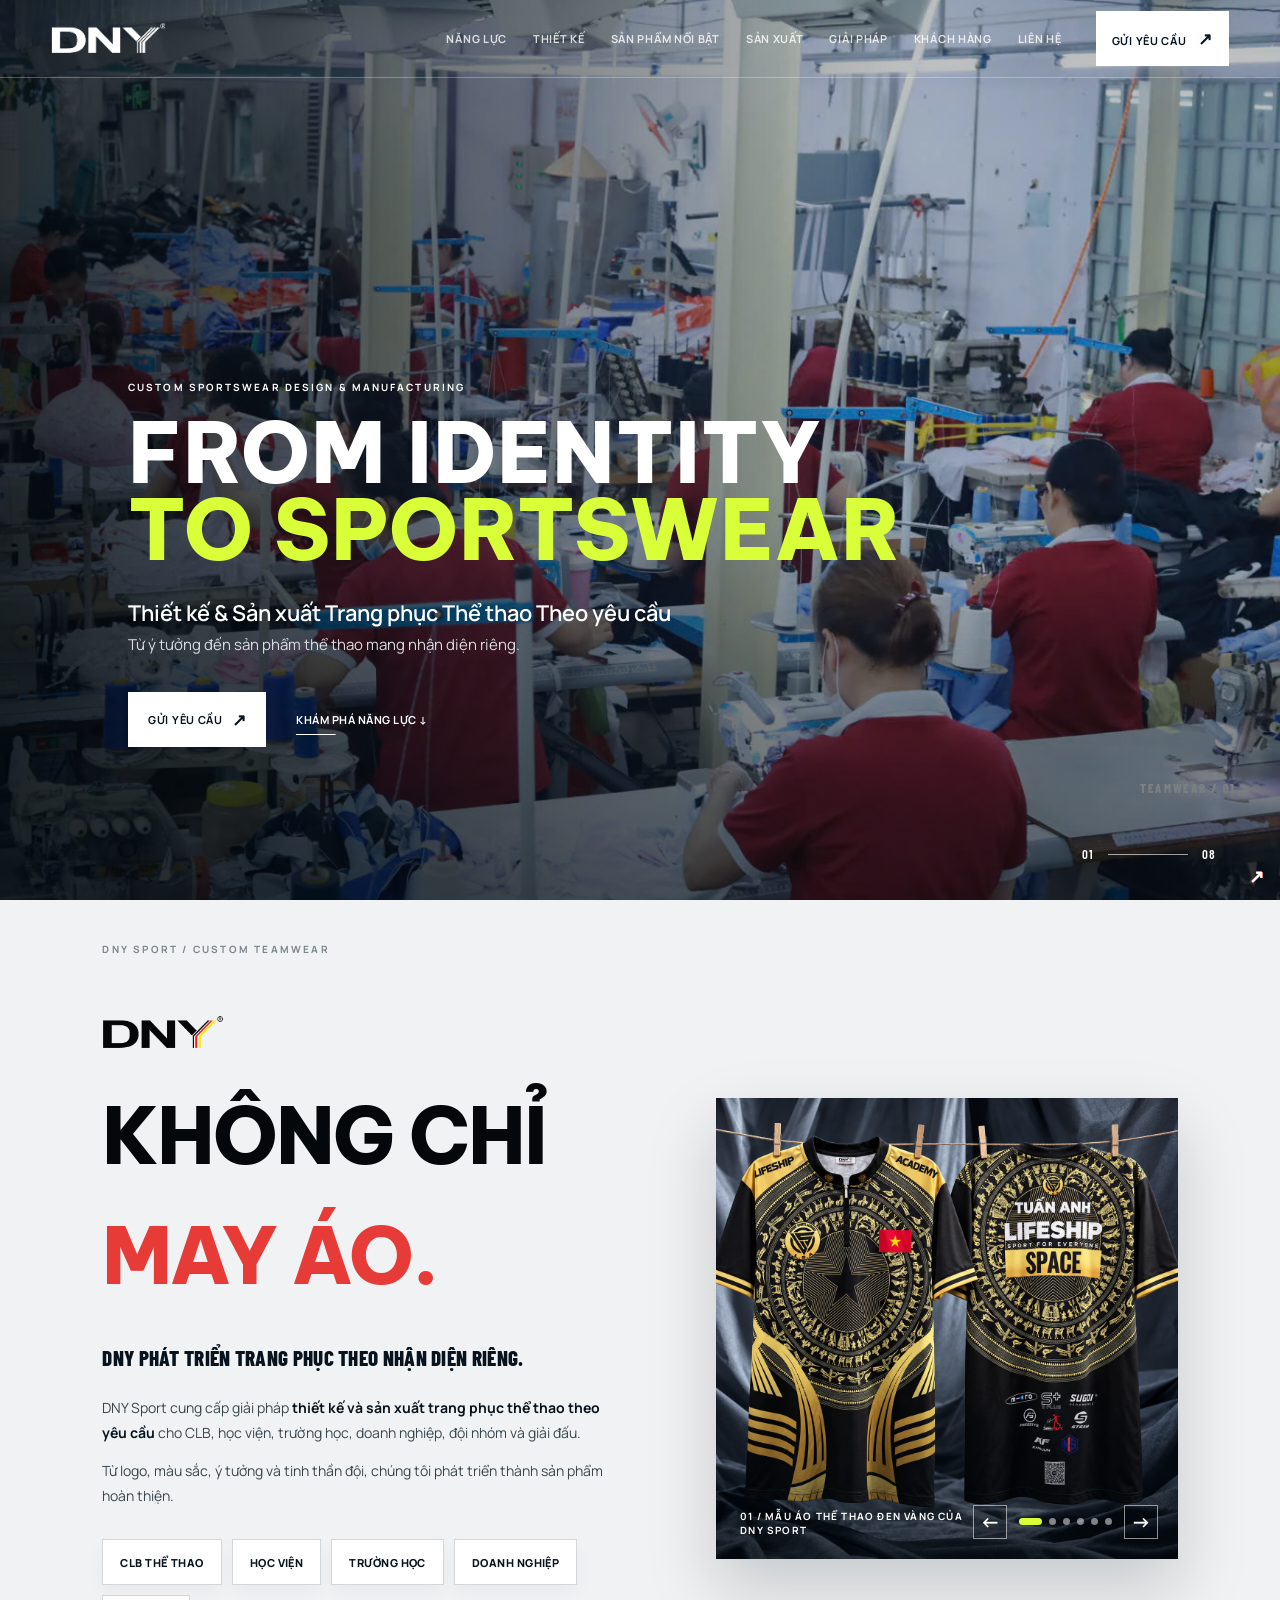
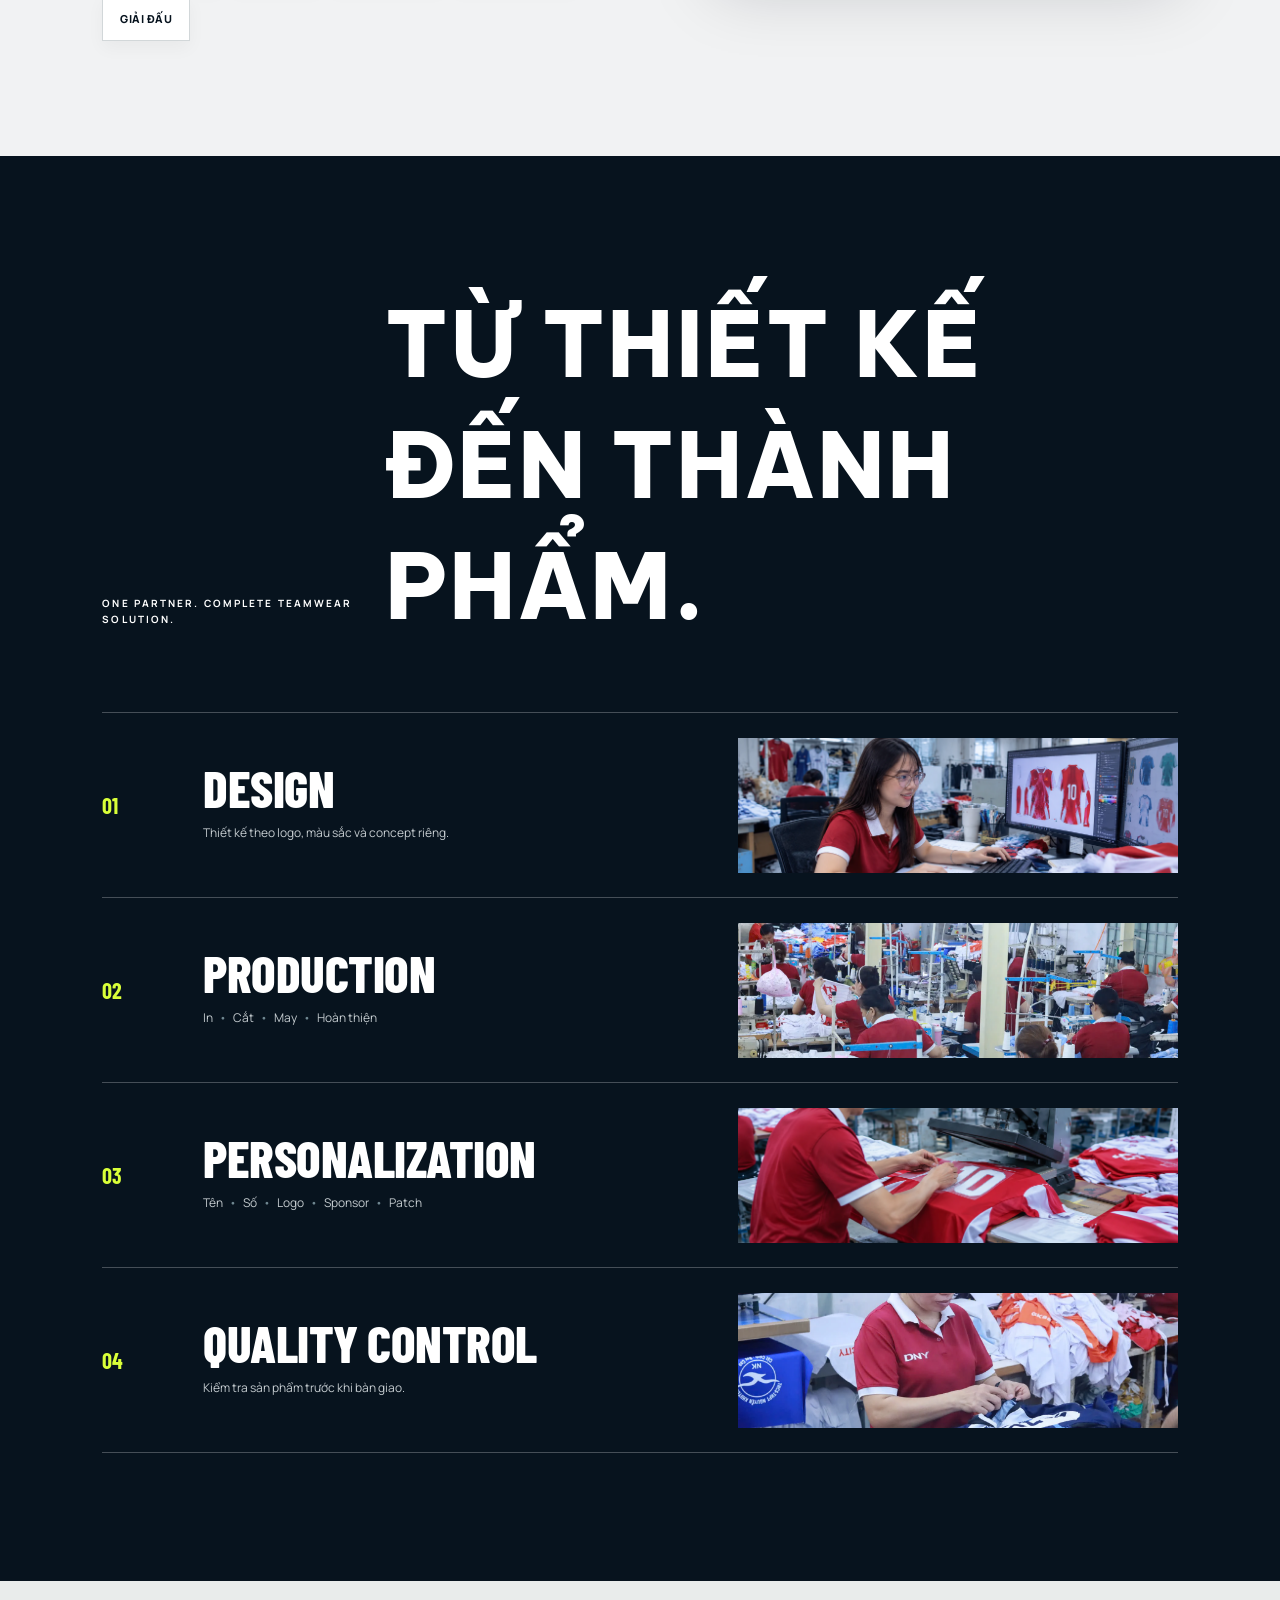
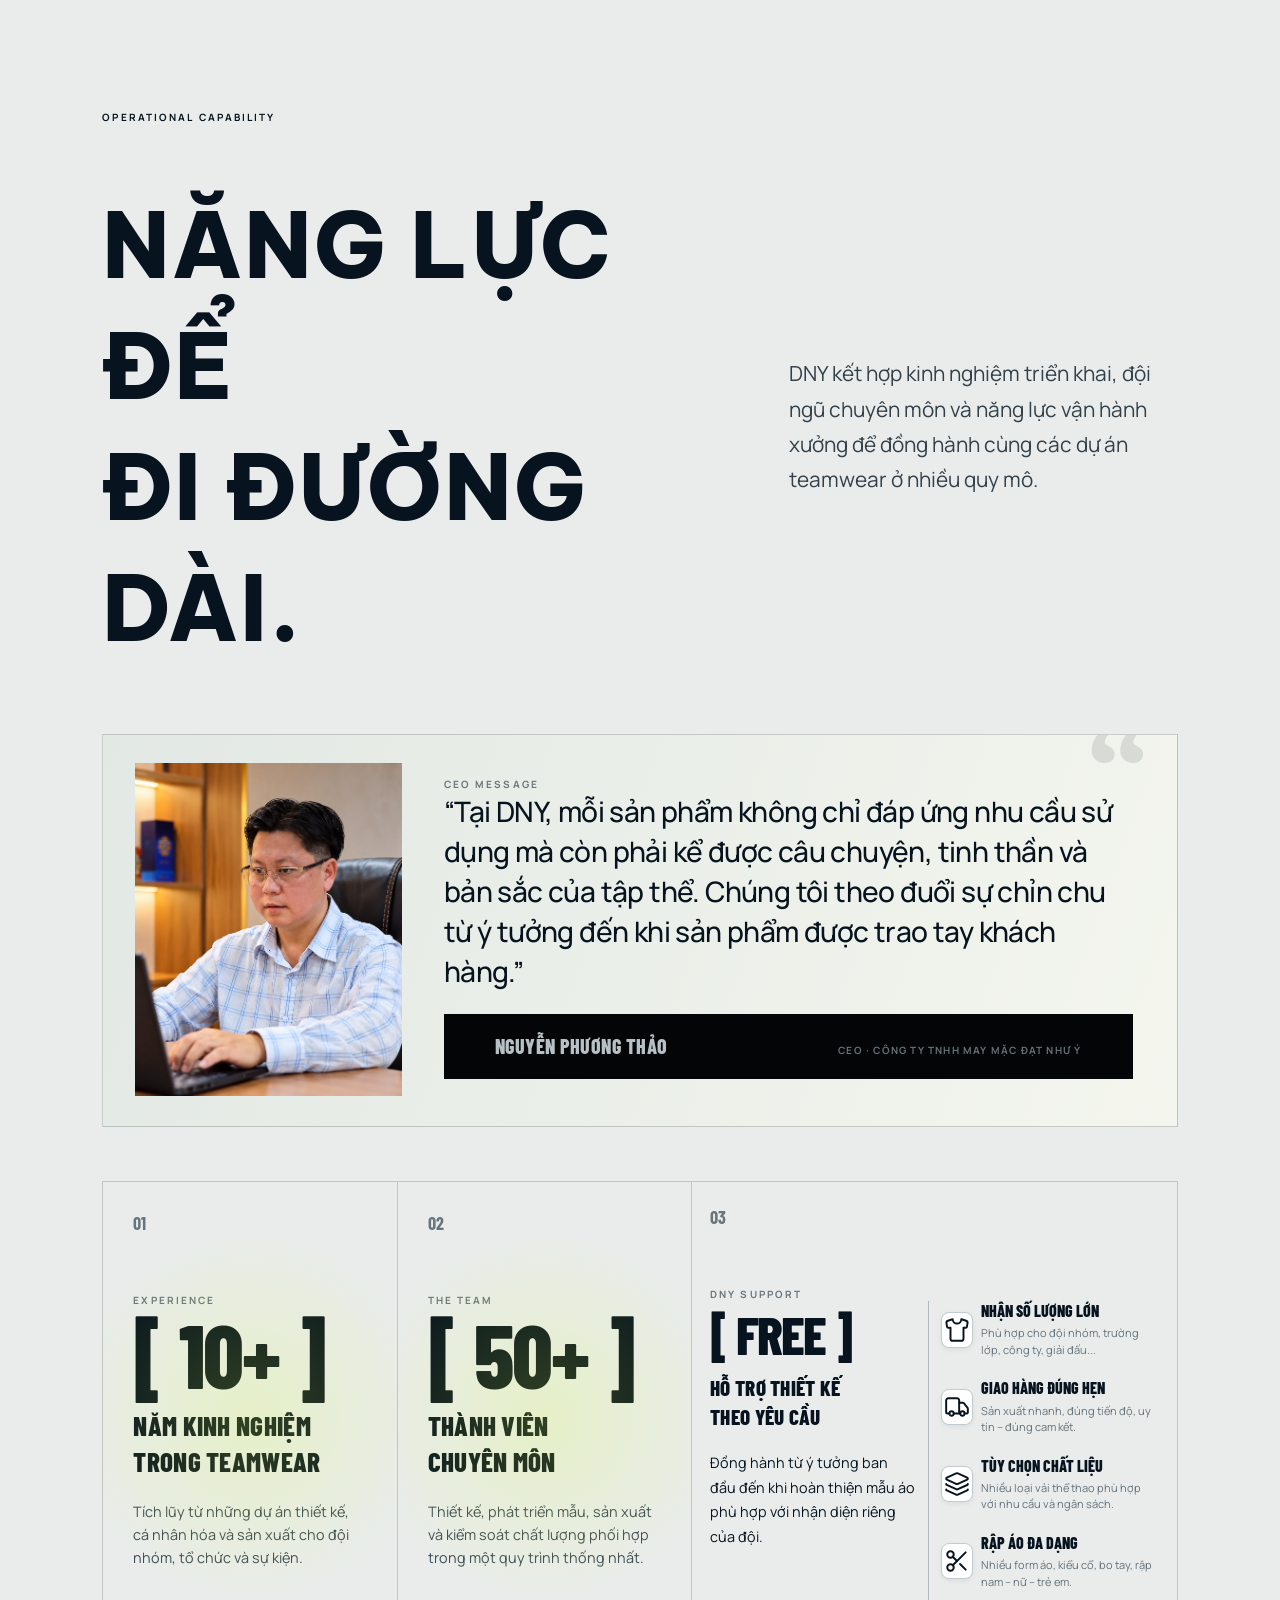
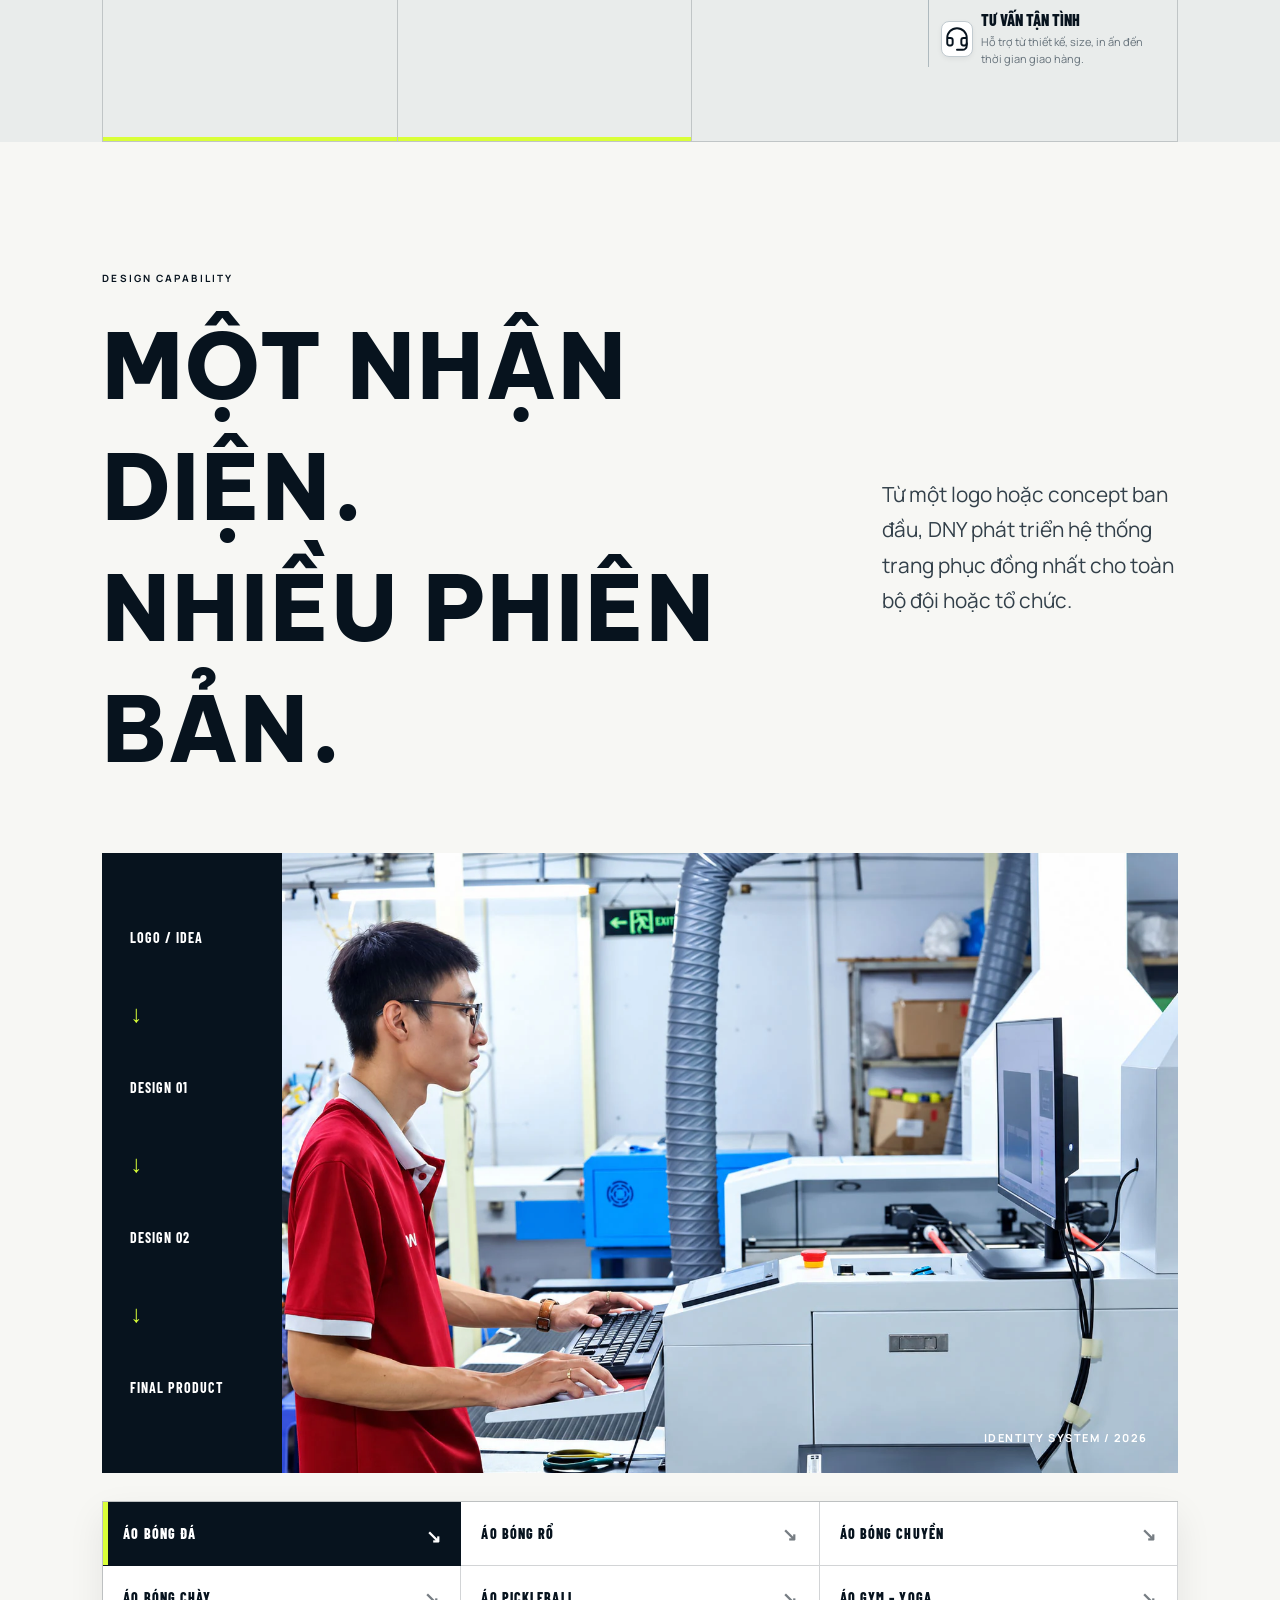
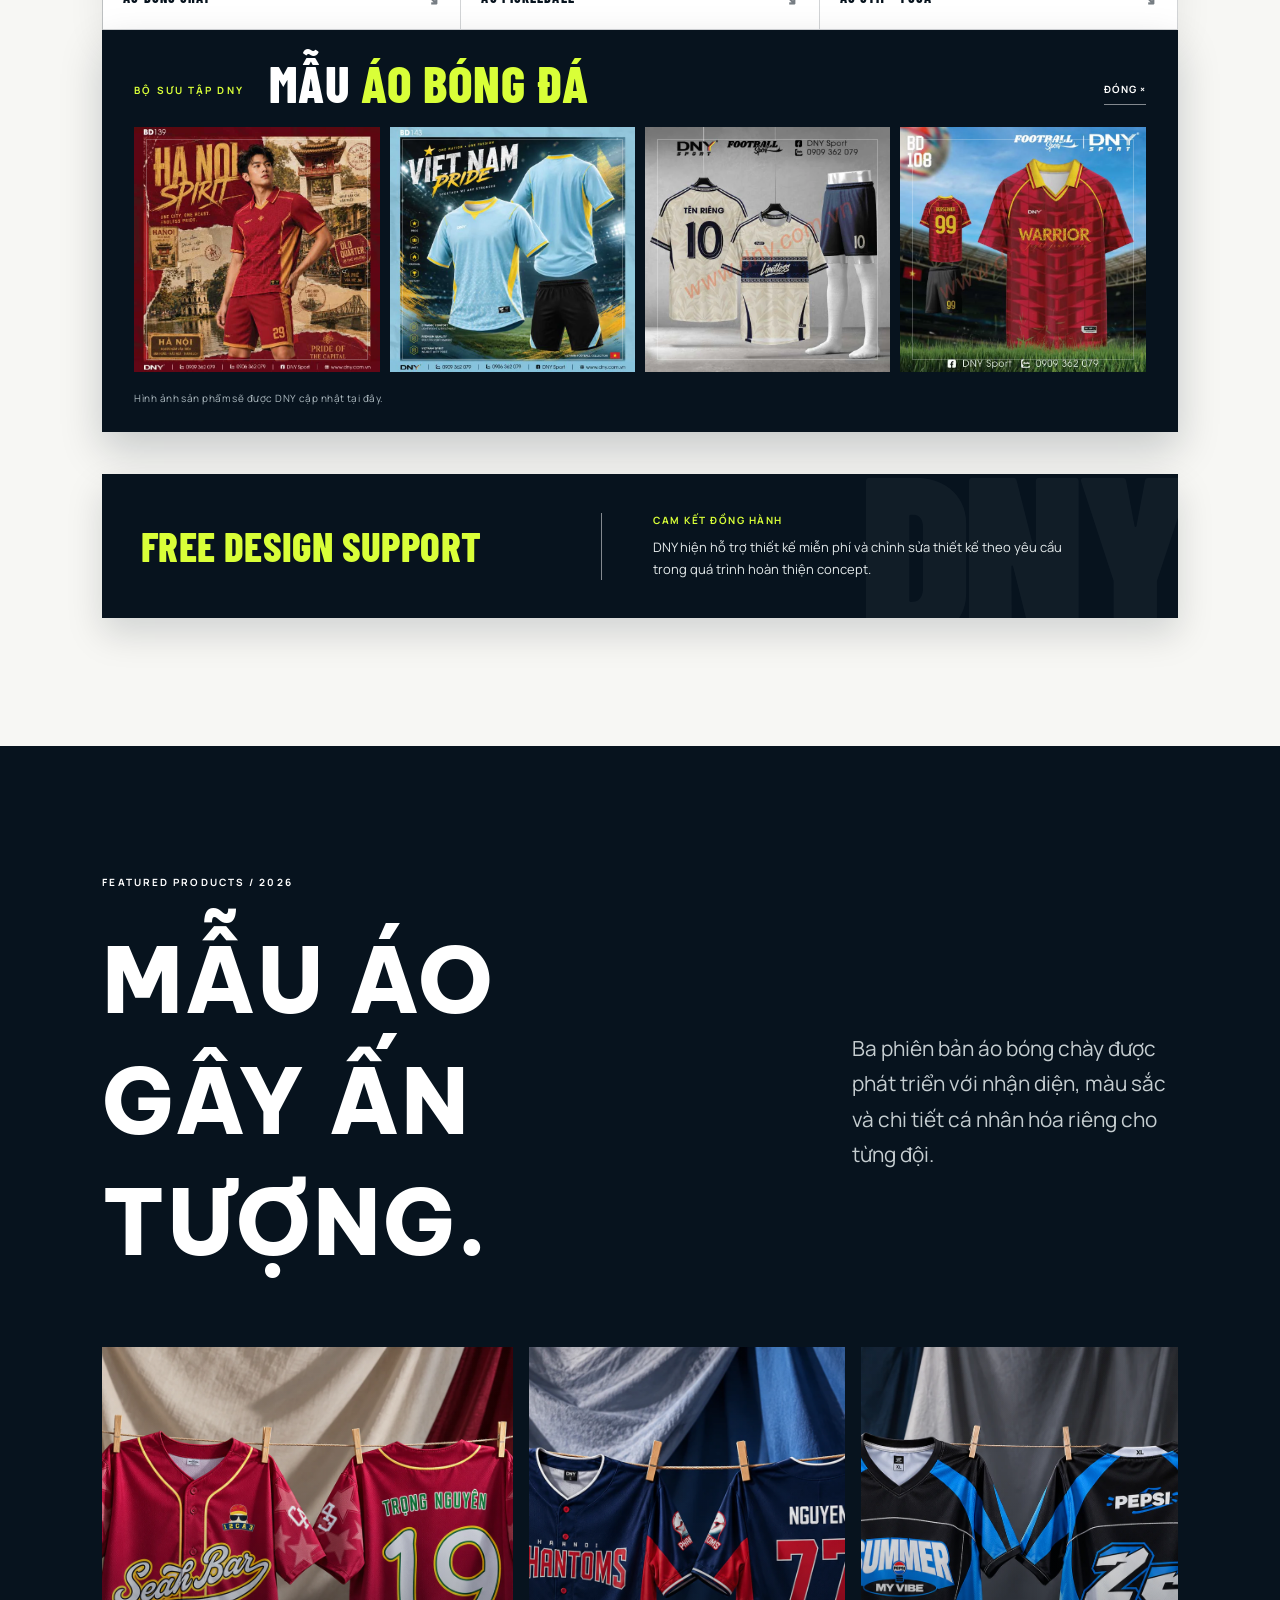
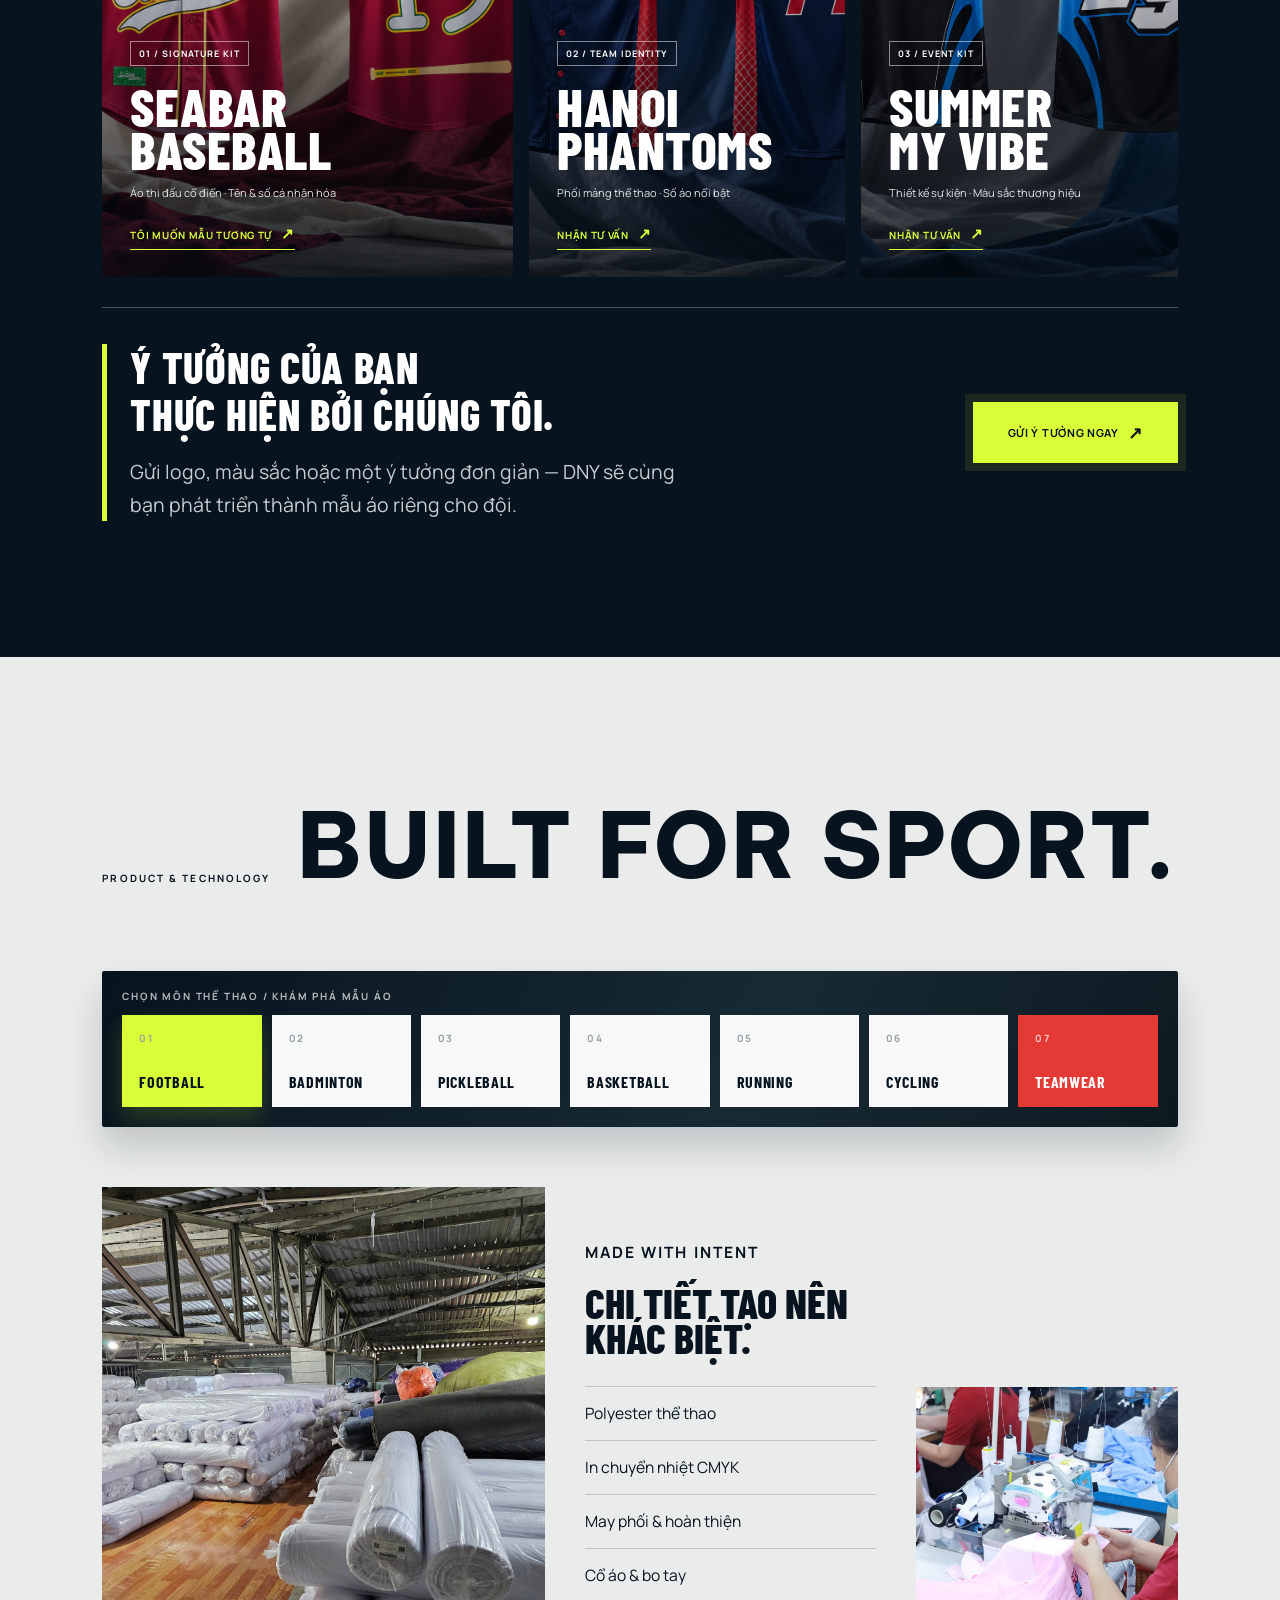
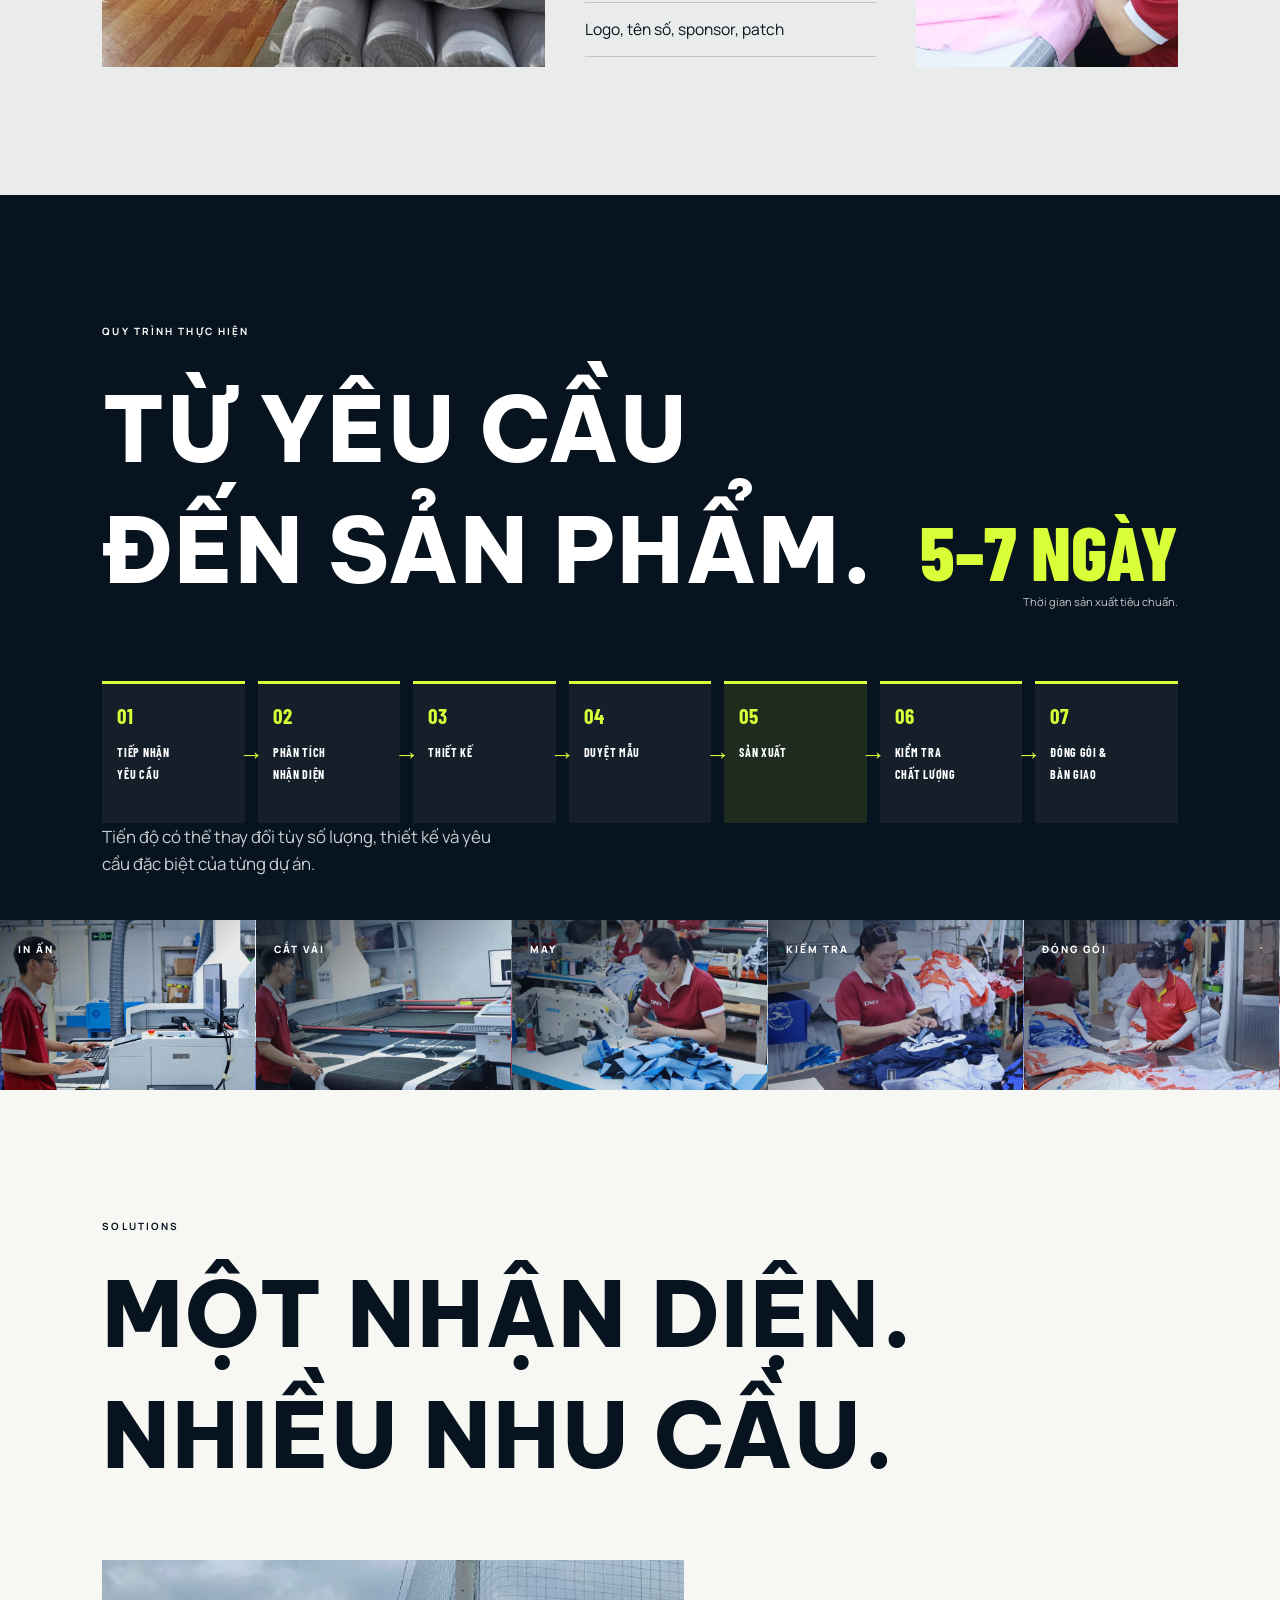
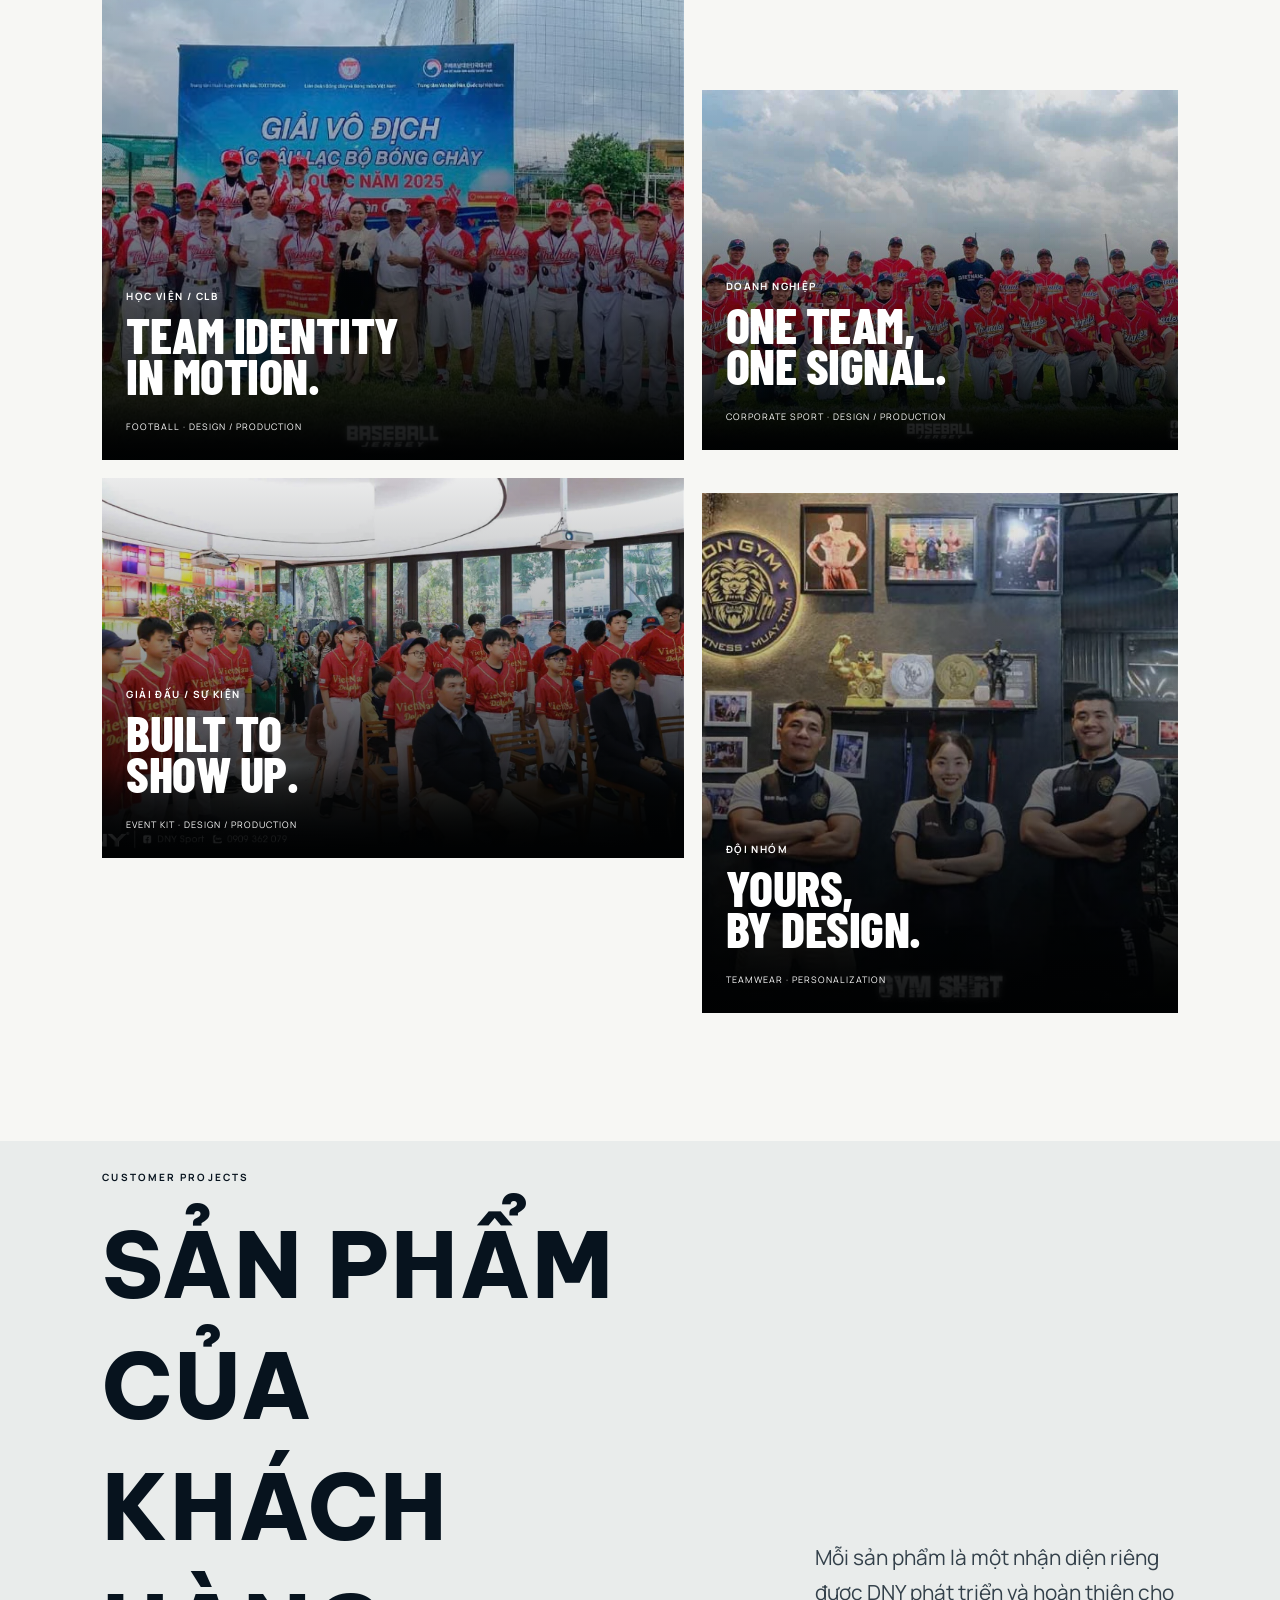
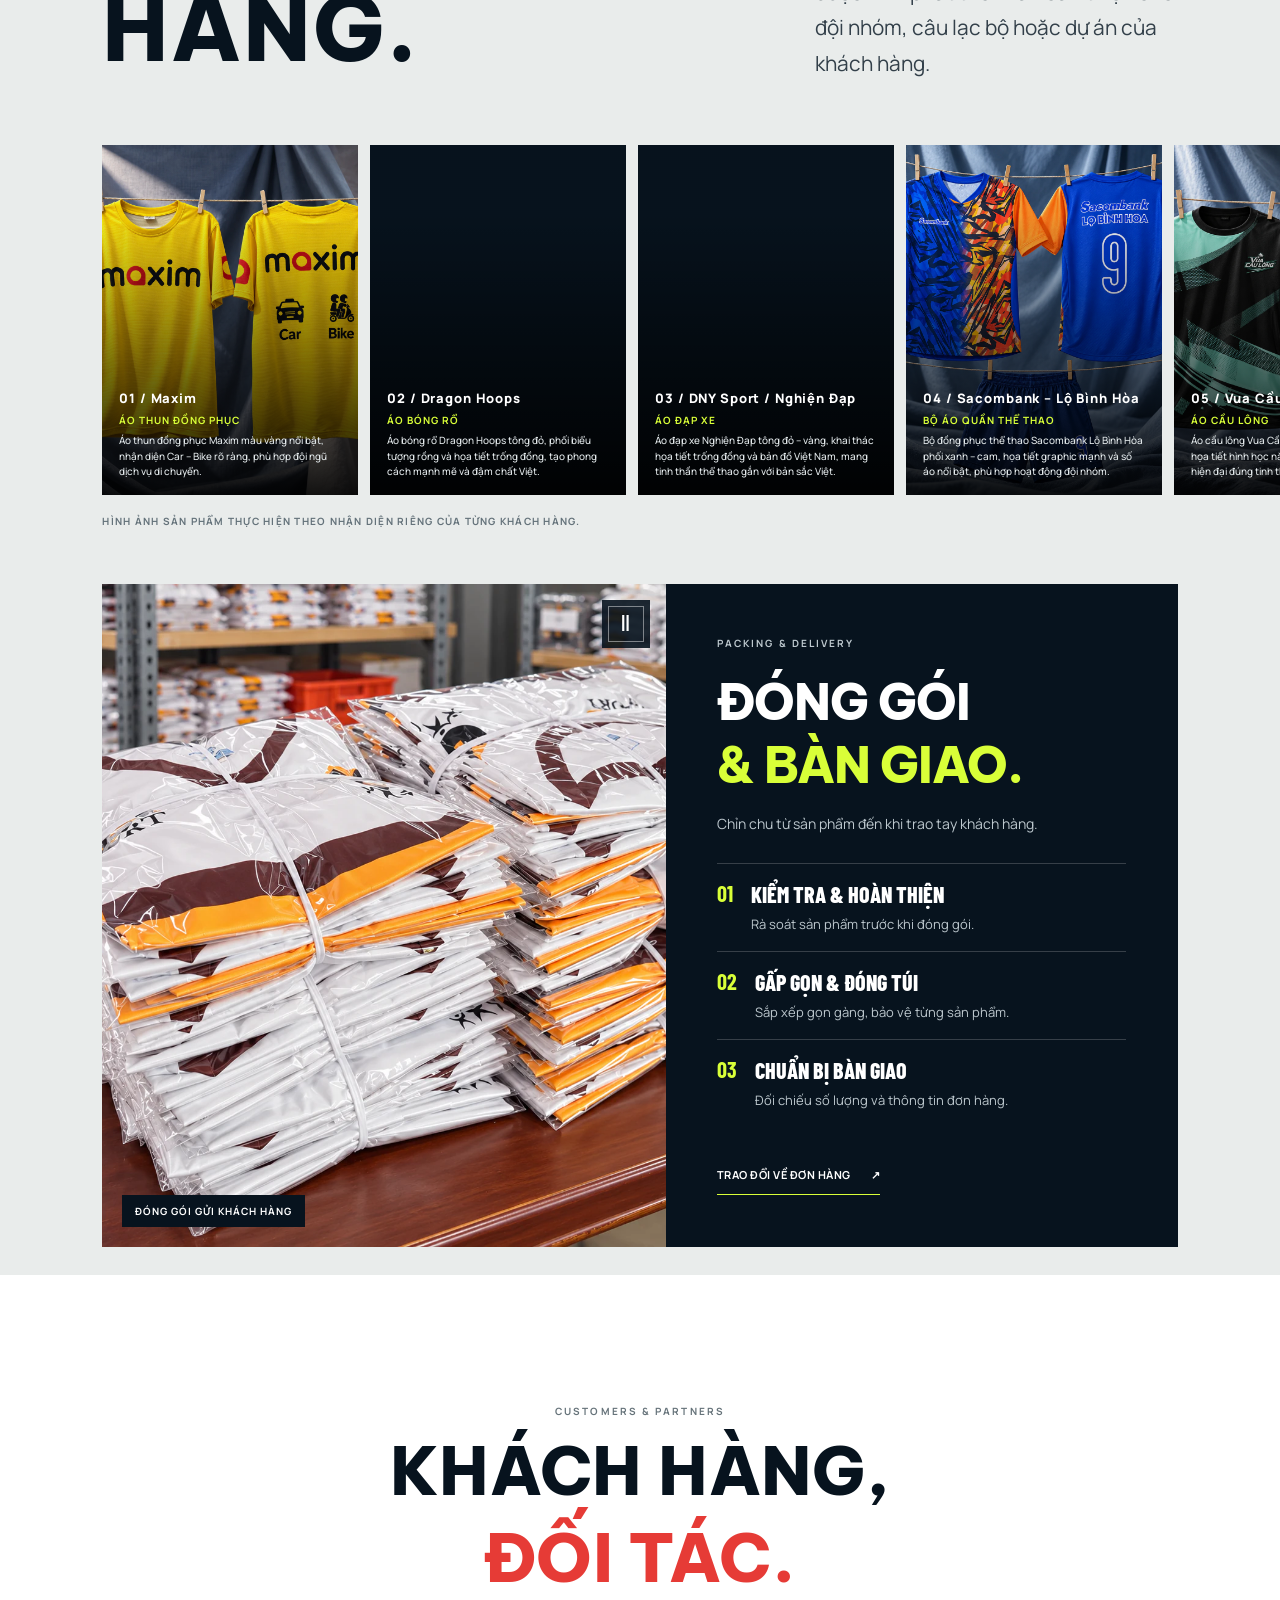
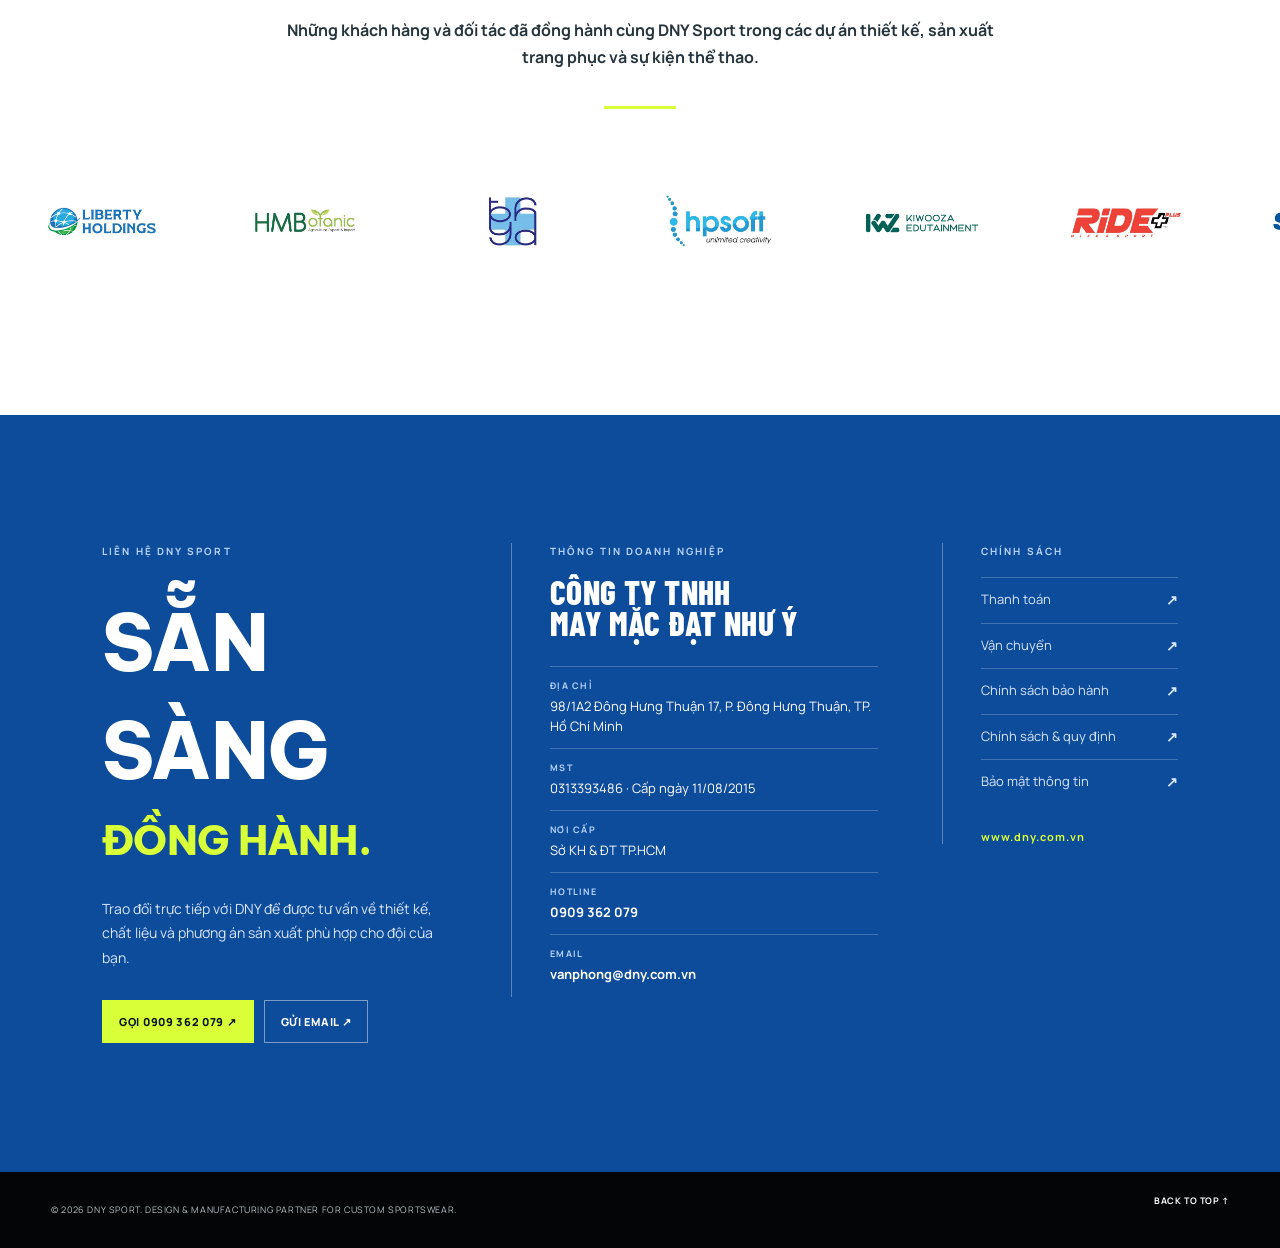
==== commit 278bb13d: "Organize assets and add CEO message" ====
--- a/index.html
+++ b/index.html
@@ -41,7 +41,7 @@
       <article class="cap-item reveal"><div class="cap-number">04</div><div><h3>QUALITY CONTROL</h3><p>Kiểm tra sản phẩm trước khi bàn giao.</p></div><div class="cap-photo placeholder" role="img" aria-label="DNY PROJECT IMAGE — kiểm tra chất lượng"><span>QC / DELIVERY</span></div></article>
     </div></section>
 
-    <section class="operations section tint" id="operations" aria-labelledby="operations-heading"><div class="operations-intro reveal"><p class="eyebrow">OPERATIONAL CAPABILITY</p><h2 id="operations-heading">NĂNG LỰC ĐỂ<br>ĐI ĐƯỜNG DÀI.</h2><p>DNY kết hợp kinh nghiệm triển khai, đội ngũ chuyên môn và năng lực vận hành xưởng để đồng hành cùng các dự án teamwear ở nhiều quy mô.</p></div><div class="operations-grid"><article class="operation-card reveal"><span class="operation-index">01</span><p class="eyebrow">EXPERIENCE</p><h3>[ <span class="counter" data-count="10">10</span>+ ]</h3><h4>NĂM KINH NGHIỆM<br>TRONG TEAMWEAR</h4><p>Tích lũy từ những dự án thiết kế, cá nhân hóa và sản xuất cho đội nhóm, tổ chức và sự kiện.</p></article><article class="operation-card reveal"><span class="operation-index">02</span><p class="eyebrow">THE TEAM</p><h3>[ <span class="counter" data-count="50">50</span>+ ]</h3><h4>THÀNH VIÊN<br>CHUYÊN MÔN</h4><p>Thiết kế, phát triển mẫu, sản xuất và kiểm soát chất lượng phối hợp trong một quy trình thống nhất.</p></article><article class="operation-card operation-card--support reveal"><span class="operation-index">03</span><p class="eyebrow">DNY SUPPORT</p><h3>[ FREE ]</h3><h4>HỖ TRỢ THIẾT KẾ<br>THEO YÊU CẦU</h4><p>Đồng hành từ ý tưởng ban đầu đến khi hoàn thiện mẫu áo phù hợp với nhận diện riêng của đội.</p><ul class="support-points" aria-label="Quyền lợi hỗ trợ từ DNY">
+    <section class="operations section tint" id="operations" aria-labelledby="operations-heading"><div class="operations-intro reveal"><p class="eyebrow">OPERATIONAL CAPABILITY</p><h2 id="operations-heading">NĂNG LỰC ĐỂ<br>ĐI ĐƯỜNG DÀI.</h2><p>DNY kết hợp kinh nghiệm triển khai, đội ngũ chuyên môn và năng lực vận hành xưởng để đồng hành cùng các dự án teamwear ở nhiều quy mô.</p></div><aside class="ceo-message reveal" aria-label="Chia sẻ từ CEO Nguyễn Phương Thảo"><figure class="ceo-message__portrait"><img src="assets/ceo-nguyen-phuong-thao-portrait-v2.png" alt="Ông Nguyễn Phương Thảo, CEO Công ty TNHH May Mặc Đạt Như Ý"></figure><div class="ceo-message__content"><p class="eyebrow">CEO MESSAGE</p><blockquote>“Tại DNY, mỗi sản phẩm không chỉ đáp ứng nhu cầu sử dụng mà còn phải kể được câu chuyện, tinh thần và bản sắc của tập thể. Chúng tôi theo đuổi sự chỉn chu từ ý tưởng đến khi sản phẩm được trao tay khách hàng.”</blockquote><footer><strong>NGUYỄN PHƯƠNG THẢO</strong><span>CEO · CÔNG TY TNHH MAY MẶC ĐẠT NHƯ Ý</span></footer></div></aside><div class="operations-grid"><article class="operation-card reveal"><span class="operation-index">01</span><p class="eyebrow">EXPERIENCE</p><h3>[ <span class="counter" data-count="10">10</span>+ ]</h3><h4>NĂM KINH NGHIỆM<br>TRONG TEAMWEAR</h4><p>Tích lũy từ những dự án thiết kế, cá nhân hóa và sản xuất cho đội nhóm, tổ chức và sự kiện.</p></article><article class="operation-card reveal"><span class="operation-index">02</span><p class="eyebrow">THE TEAM</p><h3>[ <span class="counter" data-count="50">50</span>+ ]</h3><h4>THÀNH VIÊN<br>CHUYÊN MÔN</h4><p>Thiết kế, phát triển mẫu, sản xuất và kiểm soát chất lượng phối hợp trong một quy trình thống nhất.</p></article><article class="operation-card operation-card--support reveal"><span class="operation-index">03</span><p class="eyebrow">DNY SUPPORT</p><h3>[ FREE ]</h3><h4>HỖ TRỢ THIẾT KẾ<br>THEO YÊU CẦU</h4><p>Đồng hành từ ý tưởng ban đầu đến khi hoàn thiện mẫu áo phù hợp với nhận diện riêng của đội.</p><ul class="support-points" aria-label="Quyền lợi hỗ trợ từ DNY">
           <li><span class="support-points__icon" aria-hidden="true"><svg xmlns="http://www.w3.org/2000/svg" width="24" height="24" viewBox="0 0 24 24" fill="none" stroke="currentColor" stroke-width="2" stroke-linecap="round" stroke-linejoin="round" > <path d="M20.38 3.46 16 2a4 4 0 0 1-8 0L3.62 3.46a2 2 0 0 0-1.34 2.23l.58 3.47a1 1 0 0 0 .99.84H6v10c0 1.1.9 2 2 2h8a2 2 0 0 0 2-2V10h2.15a1 1 0 0 0 .99-.84l.58-3.47a2 2 0 0 0-1.34-2.23z" /> </svg></span><div><h5>NHẬN SỐ LƯỢNG LỚN</h5><p>Phù hợp cho đội nhóm, trường lớp, công ty, giải đấu...</p></div></li>
           <li><span class="support-points__icon" aria-hidden="true"><svg xmlns="http://www.w3.org/2000/svg" width="24" height="24" viewBox="0 0 24 24" fill="none" stroke="currentColor" stroke-width="2" stroke-linecap="round" stroke-linejoin="round" > <path d="M14 18V6a2 2 0 0 0-2-2H4a2 2 0 0 0-2 2v11a1 1 0 0 0 1 1h2" /> <path d="M15 18H9" /> <path d="M19 18h2a1 1 0 0 0 1-1v-3.65a1 1 0 0 0-.22-.624l-3.48-4.35A1 1 0 0 0 17.52 8H14" /> <circle cx="17" cy="18" r="2" /> <circle cx="7" cy="18" r="2" /> </svg></span><div><h5>GIAO HÀNG ĐÚNG HẸN</h5><p>Sản xuất nhanh, đúng tiến độ, uy tín – đúng cam kết.</p></div></li>
           <li><span class="support-points__icon" aria-hidden="true"><svg xmlns="http://www.w3.org/2000/svg" width="24" height="24" viewBox="0 0 24 24" fill="none" stroke="currentColor" stroke-width="2" stroke-linecap="round" stroke-linejoin="round" > <path d="M12.83 2.18a2 2 0 0 0-1.66 0L2.6 6.08a1 1 0 0 0 0 1.83l8.58 3.91a2 2 0 0 0 1.66 0l8.58-3.9a1 1 0 0 0 0-1.83z" /> <path d="M2 12a1 1 0 0 0 .58.91l8.6 3.91a2 2 0 0 0 1.65 0l8.58-3.9A1 1 0 0 0 22 12" /> <path d="M2 17a1 1 0 0 0 .58.91l8.6 3.91a2 2 0 0 0 1.65 0l8.58-3.9A1 1 0 0 0 22 17" /> </svg></span><div><h5>TÙY CHỌN CHẤT LIỆU</h5><p>Nhiều loại vải thể thao phù hợp với nhu cầu và ngân sách.</p></div></li>
@@ -51,7 +51,7 @@
 
     <section class="design section" id="design"><div class="design-top reveal"><div><p class="eyebrow">DESIGN CAPABILITY</p><h2>MỘT NHẬN DIỆN.<br>NHIỀU PHIÊN BẢN.</h2></div><p>Từ một logo hoặc concept ban đầu, DNY phát triển hệ thống trang phục đồng nhất cho toàn bộ đội hoặc tổ chức.</p></div><div class="design-story reveal"><div class="story-side"><span>LOGO / IDEA</span><b>↓</b><span>DESIGN 01</span><b>↓</b><span>DESIGN 02</span><b>↓</b><span>FINAL PRODUCT</span></div><div class="design-product placeholder" role="img" aria-label="DNY PROJECT IMAGE — bộ sưu tập trang phục thể thao thiết kế riêng"><span>[ DNY PROJECT IMAGE ]</span><em>IDENTITY SYSTEM / 2026</em></div></div><div class="kit-types reveal" aria-label="Các dòng trang phục thể thao DNY"><button type="button" class="kit-type" data-kit="football" aria-controls="kit-gallery" aria-expanded="false">ÁO BÓNG ĐÁ <b>↘</b></button><button type="button" class="kit-type" data-kit="basketball" aria-controls="kit-gallery" aria-expanded="false">ÁO BÓNG RỔ <b>↘</b></button><button type="button" class="kit-type" data-kit="volleyball" aria-controls="kit-gallery" aria-expanded="false">ÁO BÓNG CHUYỀN <b>↘</b></button><button type="button" class="kit-type" data-kit="baseball" aria-controls="kit-gallery" aria-expanded="false">ÁO BÓNG CHÀY <b>↘</b></button><button type="button" class="kit-type" data-kit="pickleball" aria-controls="kit-gallery" aria-expanded="false">ÁO PICKLEBALL <b>↘</b></button><button type="button" class="kit-type" data-kit="gym" aria-controls="kit-gallery" aria-expanded="false">ÁO GYM – YOGA <b>↘</b></button></div><section class="kit-gallery" id="kit-gallery" aria-live="polite" hidden><div class="kit-gallery__head"><p class="eyebrow">BỘ SƯU TẬP DNY</p><h3>MẪU <span>ÁO BÓNG ĐÁ</span></h3><button type="button" class="kit-gallery__close" aria-label="Đóng bộ sưu tập">ĐÓNG ×</button></div><div class="kit-gallery__strip"><div class="kit-gallery__card placeholder"><span>HÌNH ÁO 01<br>CHỜ CẬP NHẬT</span></div><div class="kit-gallery__card placeholder"><span>HÌNH ÁO 02<br>CHỜ CẬP NHẬT</span></div><div class="kit-gallery__card placeholder"><span>HÌNH ÁO 03<br>CHỜ CẬP NHẬT</span></div><div class="kit-gallery__card placeholder"><span>HÌNH ÁO 04<br>CHỜ CẬP NHẬT</span></div></div><p class="kit-gallery__hint">Hình ảnh sản phẩm sẽ được DNY cập nhật tại đây.</p></section><div class="design-note reveal"><b>FREE DESIGN SUPPORT</b><span></span><p>DNY hiện hỗ trợ thiết kế miễn phí và chỉnh sửa thiết kế theo yêu cầu trong quá trình hoàn thiện concept.</p></div></section>
 
-    <section class="featured-products section dark" id="featured-products" aria-labelledby="featured-heading"><div class="featured-head reveal"><div><p class="eyebrow light">FEATURED PRODUCTS / 2026</p><h2 id="featured-heading">MẪU ÁO<br>GÂY ẤN TƯỢNG.</h2></div><p>Ba phiên bản áo bóng chày được phát triển với nhận diện, màu sắc và chi tiết cá nhân hóa riêng cho từng đội.</p></div><div class="featured-grid"><article class="featured-card featured-card--lead reveal"><img src="BÓNG%20CHÀY/%E1%BA%A2nh%20ChatGPT%2009_32_19%2028%20thg%209%2C%202026.webp" alt="Mẫu áo bóng chày đỏ SeaBar, mặt trước và mặt sau"><div class="featured-card__shade"></div><div class="featured-card__copy"><span class="featured-label">01 / SIGNATURE KIT</span><h3>SEABAR<br>BASEBALL</h3><p>Áo thi đấu cổ điển · Tên &amp; số cá nhân hóa</p><a href="#contact" class="featured-link">TÔI MUỐN MẪU TƯƠNG TỰ <b>↗</b></a></div></article><article class="featured-card reveal"><img src="BÓNG%20CHÀY/%E1%BA%A2nh%20ChatGPT%2012_49_31%2028%20thg%209%2C%202026.webp" alt="Mẫu áo bóng chày xanh đỏ Hanoi Phantoms"><div class="featured-card__shade"></div><div class="featured-card__copy"><span class="featured-label">02 / TEAM IDENTITY</span><h3>HANOI<br>PHANTOMS</h3><p>Phối mảng thể thao · Số áo nổi bật</p><a href="#contact" class="featured-link">NHẬN TƯ VẤN <b>↗</b></a></div></article><article class="featured-card reveal"><img src="BÓNG%20CHÀY/%E1%BA%A2nh%20ChatGPT%2012_37_55%2028%20thg%209%2C%202026.webp" alt="Mẫu áo thể thao đen xanh Summer My Vibe"><div class="featured-card__shade"></div><div class="featured-card__copy"><span class="featured-label">03 / EVENT KIT</span><h3>SUMMER<br>MY VIBE</h3><p>Thiết kế sự kiện · Màu sắc thương hiệu</p><a href="#contact" class="featured-link">NHẬN TƯ VẤN <b>↗</b></a></div></article></div><div class="featured-footer reveal"><p><b>Ý TƯỞNG CỦA BẠN<br>THỰC HIỆN BỞI CHÚNG TÔI.</b><span>Gửi logo, màu sắc hoặc một ý tưởng đơn giản — DNY sẽ cùng bạn phát triển thành mẫu áo riêng cho đội.</span></p><a class="button button-accent" href="#contact">GỬI Ý TƯỞNG NGAY <b>↗</b></a></div></section>
+    <section class="featured-products section dark" id="featured-products" aria-labelledby="featured-heading"><div class="featured-head reveal"><div><p class="eyebrow light">FEATURED PRODUCTS / 2026</p><h2 id="featured-heading">MẪU ÁO<br>GÂY ẤN TƯỢNG.</h2></div><p>Ba phiên bản áo bóng chày được phát triển với nhận diện, màu sắc và chi tiết cá nhân hóa riêng cho từng đội.</p></div><div class="featured-grid"><article class="featured-card featured-card--lead reveal"><img src="BÓNG%20CHÀY/ao-bong-chay-seah-bar-do.webp" alt="Mẫu áo bóng chày đỏ SeaBar, mặt trước và mặt sau"><div class="featured-card__shade"></div><div class="featured-card__copy"><span class="featured-label">01 / SIGNATURE KIT</span><h3>SEABAR<br>BASEBALL</h3><p>Áo thi đấu cổ điển · Tên &amp; số cá nhân hóa</p><a href="#contact" class="featured-link">TÔI MUỐN MẪU TƯƠNG TỰ <b>↗</b></a></div></article><article class="featured-card reveal"><img src="BÓNG%20CHÀY/ao-bong-chay-hanoi-phantoms.webp" alt="Mẫu áo bóng chày xanh đỏ Hanoi Phantoms"><div class="featured-card__shade"></div><div class="featured-card__copy"><span class="featured-label">02 / TEAM IDENTITY</span><h3>HANOI<br>PHANTOMS</h3><p>Phối mảng thể thao · Số áo nổi bật</p><a href="#contact" class="featured-link">NHẬN TƯ VẤN <b>↗</b></a></div></article><article class="featured-card reveal"><img src="BÓNG%20CHÀY/ao-the-thao-summer-xanh-den.webp" alt="Mẫu áo thể thao đen xanh Summer My Vibe"><div class="featured-card__shade"></div><div class="featured-card__copy"><span class="featured-label">03 / EVENT KIT</span><h3>SUMMER<br>MY VIBE</h3><p>Thiết kế sự kiện · Màu sắc thương hiệu</p><a href="#contact" class="featured-link">NHẬN TƯ VẤN <b>↗</b></a></div></article></div><div class="featured-footer reveal"><p><b>Ý TƯỞNG CỦA BẠN<br>THỰC HIỆN BỞI CHÚNG TÔI.</b><span>Gửi logo, màu sắc hoặc một ý tưởng đơn giản — DNY sẽ cùng bạn phát triển thành mẫu áo riêng cho đội.</span></p><a class="button button-accent" href="#contact">GỬI Ý TƯỞNG NGAY <b>↗</b></a></div></section>
 
     <section class="technology section tint" id="technology"><div class="section-intro reveal"><p class="eyebrow">PRODUCT &amp; TECHNOLOGY</p><h2>BUILT FOR SPORT.</h2></div><div class="sport-types reveal"><span>FOOTBALL</span><span>BADMINTON</span><span>PICKLEBALL</span><span>BASKETBALL</span><span>RUNNING</span><span>CYCLING</span><span>TEAMWEAR</span></div><div class="materials"><div class="material-large placeholder reveal" role="img" aria-label="DNY PROJECT IMAGE — chi tiết vật liệu trang phục thể thao"><span>[ FABRIC / TEXTURE ]</span></div><div class="material-copy reveal"><p class="eyebrow">MADE WITH INTENT</p><h3>CHI TIẾT TẠO NÊN KHÁC BIỆT.</h3><ul><li>Polyester thể thao</li><li>In chuyển nhiệt CMYK</li><li>May phối &amp; hoàn thiện</li><li>Cổ áo &amp; bo tay</li><li>Logo, tên số, sponsor, patch</li></ul></div><div class="material-small placeholder reveal" role="img" aria-label="DNY PROJECT IMAGE — đường may và logo trang phục"><span>[ CRAFTSMANSHIP ]</span></div></div></section>
 
@@ -59,12 +59,12 @@
 
     <section class="solutions section" id="solutions"><div class="solutions-head reveal"><p class="eyebrow">SOLUTIONS</p><h2>MỘT NHẬN DIỆN.<br>NHIỀU NHU CẦU.</h2></div><div class="project-grid"><article class="project project-a placeholder reveal"><span>[ DNY PROJECT IMAGE ]</span><div><p>HỌC VIỆN / CLB</p><h3>TEAM IDENTITY<br>IN MOTION.</h3><small>FOOTBALL · DESIGN / PRODUCTION</small></div></article><article class="project project-b placeholder reveal"><span>[ DNY PROJECT IMAGE ]</span><div><p>DOANH NGHIỆP</p><h3>ONE TEAM,<br>ONE SIGNAL.</h3><small>CORPORATE SPORT · DESIGN / PRODUCTION</small></div></article><article class="project project-c placeholder reveal"><span>[ DNY PROJECT IMAGE ]</span><div><p>GIẢI ĐẤU / SỰ KIỆN</p><h3>BUILT TO<br>SHOW UP.</h3><small>EVENT KIT · DESIGN / PRODUCTION</small></div></article><article class="project project-d placeholder reveal"><span>[ DNY PROJECT IMAGE ]</span><div><p>ĐỘI NHÓM</p><h3>YOURS,<br>BY DESIGN.</h3><small>TEAMWEAR · PERSONALIZATION</small></div></article></div></section>
 
-    <section class="partners section tint" id="partners" aria-labelledby="partners-heading"><div class="partners-head reveal"><div><p class="eyebrow">CUSTOMER PROJECTS</p><h2 id="partners-heading">SẢN PHẨM CỦA<br>KHÁCH HÀNG.</h2></div><p>Mỗi sản phẩm là một nhận diện riêng được DNY phát triển và hoàn thiện cho đội nhóm, câu lạc bộ hoặc dự án của khách hàng.</p></div><div class="partner-list reveal" aria-label="Một số sản phẩm DNY đã thực hiện cho khách hàng"><article class="customer-product"><img src="BÓNG%20CHÀY/%E1%BA%A2nh%20ChatGPT%2009_32_19%2028%20thg%209%2C%202026.webp" alt="Mẫu áo bóng chày SeaBar dành cho khách hàng"><span>KHÁCH HÀNG / 01</span></article><article class="customer-product"><img src="BÓNG%20CHÀY/%E1%BA%A2nh%20ChatGPT%2009_45_47%2029%20thg%209%2C%202026.webp" alt="Mẫu áo bóng chày thiết kế theo yêu cầu"><span>KHÁCH HÀNG / 02</span></article><article class="customer-product"><img src="BÓNG%20CHÀY/%E1%BA%A2nh%20ChatGPT%2012_37_55%2028%20thg%209%2C%202026.webp" alt="Mẫu áo thể thao Summer My Vibe dành cho khách hàng"><span>KHÁCH HÀNG / 03</span></article><article class="customer-product"><img src="BÓNG%20CHÀY/%E1%BA%A2nh%20ChatGPT%2012_49_31%2028%20thg%209%2C%202026.webp" alt="Mẫu áo bóng chày Hanoi Phantoms dành cho khách hàng"><span>KHÁCH HÀNG / 04</span></article></div><p class="partners-note reveal">HÌNH ẢNH SẢN PHẨM THỰC HIỆN THEO NHẬN DIỆN RIÊNG CỦA TỪNG KHÁCH HÀNG.</p>
+    <section class="partners section tint" id="partners" aria-labelledby="partners-heading"><div class="partners-head reveal"><div><p class="eyebrow">CUSTOMER PROJECTS</p><h2 id="partners-heading">SẢN PHẨM CỦA<br>KHÁCH HÀNG.</h2></div><p>Mỗi sản phẩm là một nhận diện riêng được DNY phát triển và hoàn thiện cho đội nhóm, câu lạc bộ hoặc dự án của khách hàng.</p></div><div class="partner-list reveal" aria-label="Một số sản phẩm DNY đã thực hiện cho khách hàng"><article class="customer-product"><img src="BÓNG%20CHÀY/ao-bong-chay-seah-bar-do.webp" alt="Mẫu áo bóng chày SeaBar dành cho khách hàng"><span>KHÁCH HÀNG / 01</span></article><article class="customer-product"><img src="BÓNG%20CHÀY/ao-bong-chay-phoenix-den-cam.webp" alt="Mẫu áo bóng chày thiết kế theo yêu cầu"><span>KHÁCH HÀNG / 02</span></article><article class="customer-product"><img src="BÓNG%20CHÀY/ao-the-thao-summer-xanh-den.webp" alt="Mẫu áo thể thao Summer My Vibe dành cho khách hàng"><span>KHÁCH HÀNG / 03</span></article><article class="customer-product"><img src="BÓNG%20CHÀY/ao-bong-chay-hanoi-phantoms.webp" alt="Mẫu áo bóng chày Hanoi Phantoms dành cho khách hàng"><span>KHÁCH HÀNG / 04</span></article></div><p class="partners-note reveal">HÌNH ẢNH SẢN PHẨM THỰC HIỆN THEO NHẬN DIỆN RIÊNG CỦA TỪNG KHÁCH HÀNG.</p>
       <div class="packing-feature reveal" aria-labelledby="packing-heading">
         <figure class="packing-feature__photo" aria-label="Ảnh đóng gói gửi khách hàng">
-          <img src="assets/đóng gói gửi khách hàng/Ảnh ChatGPT 09_38_08 30 thg 9, 2026-1.webp" alt="Đóng gói gửi khách hàng — ảnh 1" loading="lazy">
-          <img src="assets/đóng gói gửi khách hàng/Ảnh ChatGPT 09_38_09 30 thg 9, 2026-2.webp" alt="Đóng gói gửi khách hàng — ảnh 2" loading="lazy" hidden>
-          <img src="assets/đóng gói gửi khách hàng/Ảnh ChatGPT 09_38_10 30 thg 9, 2026-3.webp" alt="Đóng gói gửi khách hàng — ảnh 3" loading="lazy" hidden>
+          <img src="assets/đóng gói gửi khách hàng/dong-goi-don-hang-01.webp" alt="Đóng gói gửi khách hàng — ảnh 1" loading="lazy">
+          <img src="assets/đóng gói gửi khách hàng/dong-goi-don-hang-02.webp" alt="Đóng gói gửi khách hàng — ảnh 2" loading="lazy" hidden>
+          <img src="assets/đóng gói gửi khách hàng/dong-goi-don-hang-03.webp" alt="Đóng gói gửi khách hàng — ảnh 3" loading="lazy" hidden>
           <figcaption>ĐÓNG GÓI GỬI KHÁCH HÀNG</figcaption>
           <div class="packing-controls"><button type="button" data-packing-step="-1" aria-label="Ảnh đóng gói trước">←</button><span aria-live="polite">1 / 3</span><button type="button" data-packing-step="1" aria-label="Ảnh đóng gói tiếp theo">→</button></div>
         </figure>
--- a/styles.css
+++ b/styles.css
@@ -114,8 +114,8 @@
 .featured-footer{position:relative;padding:36px 0 8px;align-items:center}.featured-footer p{max-width:760px;display:flex;flex-direction:column;gap:18px;padding-left:23px;border-left:5px solid var(--accent)}.featured-footer p b{font:800 clamp(31px,3.35vw,52px)/1.1 var(--condensed);letter-spacing:.7px}.featured-footer p span{max-width:570px;color:#c5cdd0;font-size:13px;line-height:1.65}.featured-footer .button{min-width:205px;padding:19px 24px;font-size:11px;box-shadow:0 0 0 8px rgba(217,255,56,.09)}.featured-footer .button:hover{box-shadow:0 0 0 12px rgba(217,255,56,.16)}
 @media(max-width:800px){.featured-footer{padding-top:30px}.featured-footer p{padding-left:17px;gap:15px}.featured-footer p b{font-size:36px;line-height:1.1}.featured-footer p span{font-size:12px}.featured-footer .button{min-width:0;padding:18px 20px}}
 /* Supplied DNY design-station photograph for capability 01. */
-.cap-item:nth-child(1) .cap-photo{background-image:url('assets/Ảnh ChatGPT 10_20_02 29 thg 9, 2026.webp')!important;background-position:center!important}
-.cap-item:nth-child(3) .cap-photo{background-image:url('assets/Ảnh ChatGPT 10_26_05 29 thg 9, 2026.webp')!important;background-position:center!important}
+.cap-item:nth-child(1) .cap-photo{background-image:url('assets/dny-thiet-ke-dong-phuc-the-thao.webp')!important;background-position:center!important}
+.cap-item:nth-child(3) .cap-photo{background-image:url('assets/dny-ep-nhiet-so-ao.webp')!important;background-position:center!important}
 .cap-item:nth-child(4) .cap-photo{background-image:url('assets/dny-quality-control.webp')!important;background-position:center!important}
 /* Baseball product images use their own full-frame crop in the interactive showcase. */
 .process-panels .process-panel img.panel-slice{object-fit:cover}.process-panels .process-panel.is-active{flex:5 1 0;outline:2px solid var(--accent);outline-offset:-2px}.process-panels .process-panel.is-active:after{opacity:0}.process-panels .process-panel.is-active img.panel-full{opacity:1}
@@ -179,8 +179,8 @@
 .operation-card.is-counter-active:after{transform:scaleX(1)}
 
 /* Production process photography supplied for printing and cutting. */
-.production-strip div:nth-child(1){background-image:url('assets/1790406646177_2910754988914669424_2910754988914669424_7791cc006c8855d2a217fb842f50f378.webp')!important}
-.production-strip div:nth-child(2){background-image:url('assets/1790406646163_2910754988914669424_2910754988914669424_a86611d6b94abb6f13212c2591fd6812.webp')!important}
+.production-strip div:nth-child(1){background-image:url('assets/dny-fabric-printing.webp')!important}
+.production-strip div:nth-child(2){background-image:url('assets/dny-cutting-table.webp')!important}
 .production-strip div:nth-child(4){background-image:url('assets/dny-quality-control.webp')!important}
 
 /* Keep process names legible over the production photographs. */
@@ -251,12 +251,16 @@
 .partners{padding-top:28px;padding-bottom:28px}
 @media(max-width:800px){.partners{padding-top:22px;padding-bottom:22px}}
 
+/* CEO portrait within the operational-capability message. */
+.ceo-message{grid-template-columns:minmax(190px,.38fr) minmax(0,1fr);gap:32px;align-items:stretch;padding:22px 32px;overflow:hidden}.ceo-message__portrait{margin:0;min-height:250px;overflow:hidden;background:#cad0ce}.ceo-message__portrait img{display:block;width:100%;height:100%;min-height:250px;object-fit:cover;object-position:center 18%}.ceo-message__content{position:relative;z-index:1;display:flex;flex-direction:column;justify-content:center;padding:6px 12px 6px 0}.ceo-message .eyebrow{margin:0 0 18px}.ceo-message blockquote,.ceo-message footer{grid-column:auto}.ceo-message footer{margin-top:22px}@media(max-width:800px){.ceo-message{display:block;padding:22px}.ceo-message__portrait{width:min(100%,310px);height:340px;min-height:0;margin:0 0 24px}.ceo-message__portrait img{min-height:0}.ceo-message__content{padding:0}}
+
 /* The third operational card keeps the original three-column layout while showing its added support details. */
 .operations.section{padding-bottom:0}
 .operations-intro>p:last-child{font-family:var(--body);font-size:20.8px;font-weight:400;line-height:1.7;color:#33404a}
 @media(min-width:801px){.operations-intro>p:last-child{align-self:center;margin:0}}
 @media(max-width:800px){.operations-intro>p:last-child{font-size:18.2px;line-height:1.65}}
 .operations-grid{grid-template-columns:repeat(3,1fr)}
+.ceo-message{position:relative;display:grid;grid-template-columns:minmax(150px,.38fr) minmax(0,1fr);column-gap:42px;align-items:start;margin:0 0 54px;padding:28px 32px 30px;border:1px solid var(--line);background:linear-gradient(110deg,#e2e8e4,#f4f6ee)}.ceo-message::before{content:'“';position:absolute;right:26px;top:-14px;font:800 130px/.7 Georgia,serif;color:rgba(7,19,30,.11)}.ceo-message .eyebrow{margin:7px 0 0;color:#68757d}.ceo-message blockquote{grid-column:2;margin:0;max-width:850px;font:500 clamp(21px,2.2vw,33px)/1.42 var(--body);letter-spacing:-.6px;color:var(--ink)}.ceo-message footer{grid-column:2;margin-top:22px;display:flex;flex-wrap:wrap;gap:8px 15px;align-items:baseline}.ceo-message footer strong{font:800 20px/1 var(--condensed);letter-spacing:.5px}.ceo-message footer span{font:700 10px/1.4 var(--body);letter-spacing:1.2px;color:#647178}@media(max-width:800px){.ceo-message{display:block;margin-bottom:38px;padding:24px 22px}.ceo-message .eyebrow{margin:0 0 18px}.ceo-message blockquote{font-size:21px;padding-right:8px}.ceo-message footer{margin-top:18px}.ceo-message footer strong{font-size:18px}.ceo-message::before{right:15px;top:-7px;font-size:100px}}
 .operation-card--support{min-height:560px;display:grid;grid-template-columns:minmax(0,1fr) minmax(0,1.12fr);grid-template-rows:max-content max-content max-content max-content minmax(min-content,1fr);column-gap:20px;align-items:start}
 .operation-card--support>.operation-index{grid-column:1/-1;grid-row:1}
 .operation-card--support>.eyebrow{grid-column:1;grid-row:2;align-self:start;margin:58px 0 12px}
@@ -281,6 +285,9 @@
 @media(min-width:801px) and (max-width:1300px){.operations-grid{grid-template-columns:minmax(0,1fr) minmax(0,1fr) minmax(0,1.65fr)}.operation-card--support{padding:24px 18px;column-gap:12px}.operation-card--support .support-points{padding-left:12px}.operation-card--support .support-points li{grid-template-columns:32px minmax(0,1fr);gap:8px}.operation-card--support .support-points__icon{width:32px;height:36px}.operation-card--support .support-points__icon svg{width:26px;height:26px}.operation-card--support .support-points h5{font-size:16px}}
 @media(max-width:800px){.operations-grid{grid-template-columns:1fr}.operation-card--support{min-height:460px;padding:25px 18px;column-gap:14px}.operation-card--support>h3{font-size:clamp(42px,10vw,76px)}.operation-card--support>h4{font-size:22px}.operation-card--support .support-points{padding-left:12px;gap:16px}.operation-card--support .support-points li{grid-template-columns:32px minmax(0,1fr);gap:8px}.operation-card--support .support-points__icon{width:32px;height:36px}.operation-card--support .support-points__icon svg{width:26px;height:26px}.operation-card--support .support-points h5{font-size:16px}.operation-card--support>p:last-of-type{font-size:11px}}
 
+/* Fallback background makes the CEO portrait visible even while an image cache refreshes. */
+.ceo-message__portrait{background:#cad0ce url('assets/ceo-nguyen-phuong-thao-portrait-v2.png?v=20261010') center 18%/cover no-repeat!important}
+
 /* Keep the design-support panel readable on narrow screens.  This override
    intentionally comes last because the desktop grid is declared later in
    the stylesheet than the original mobile rule. */
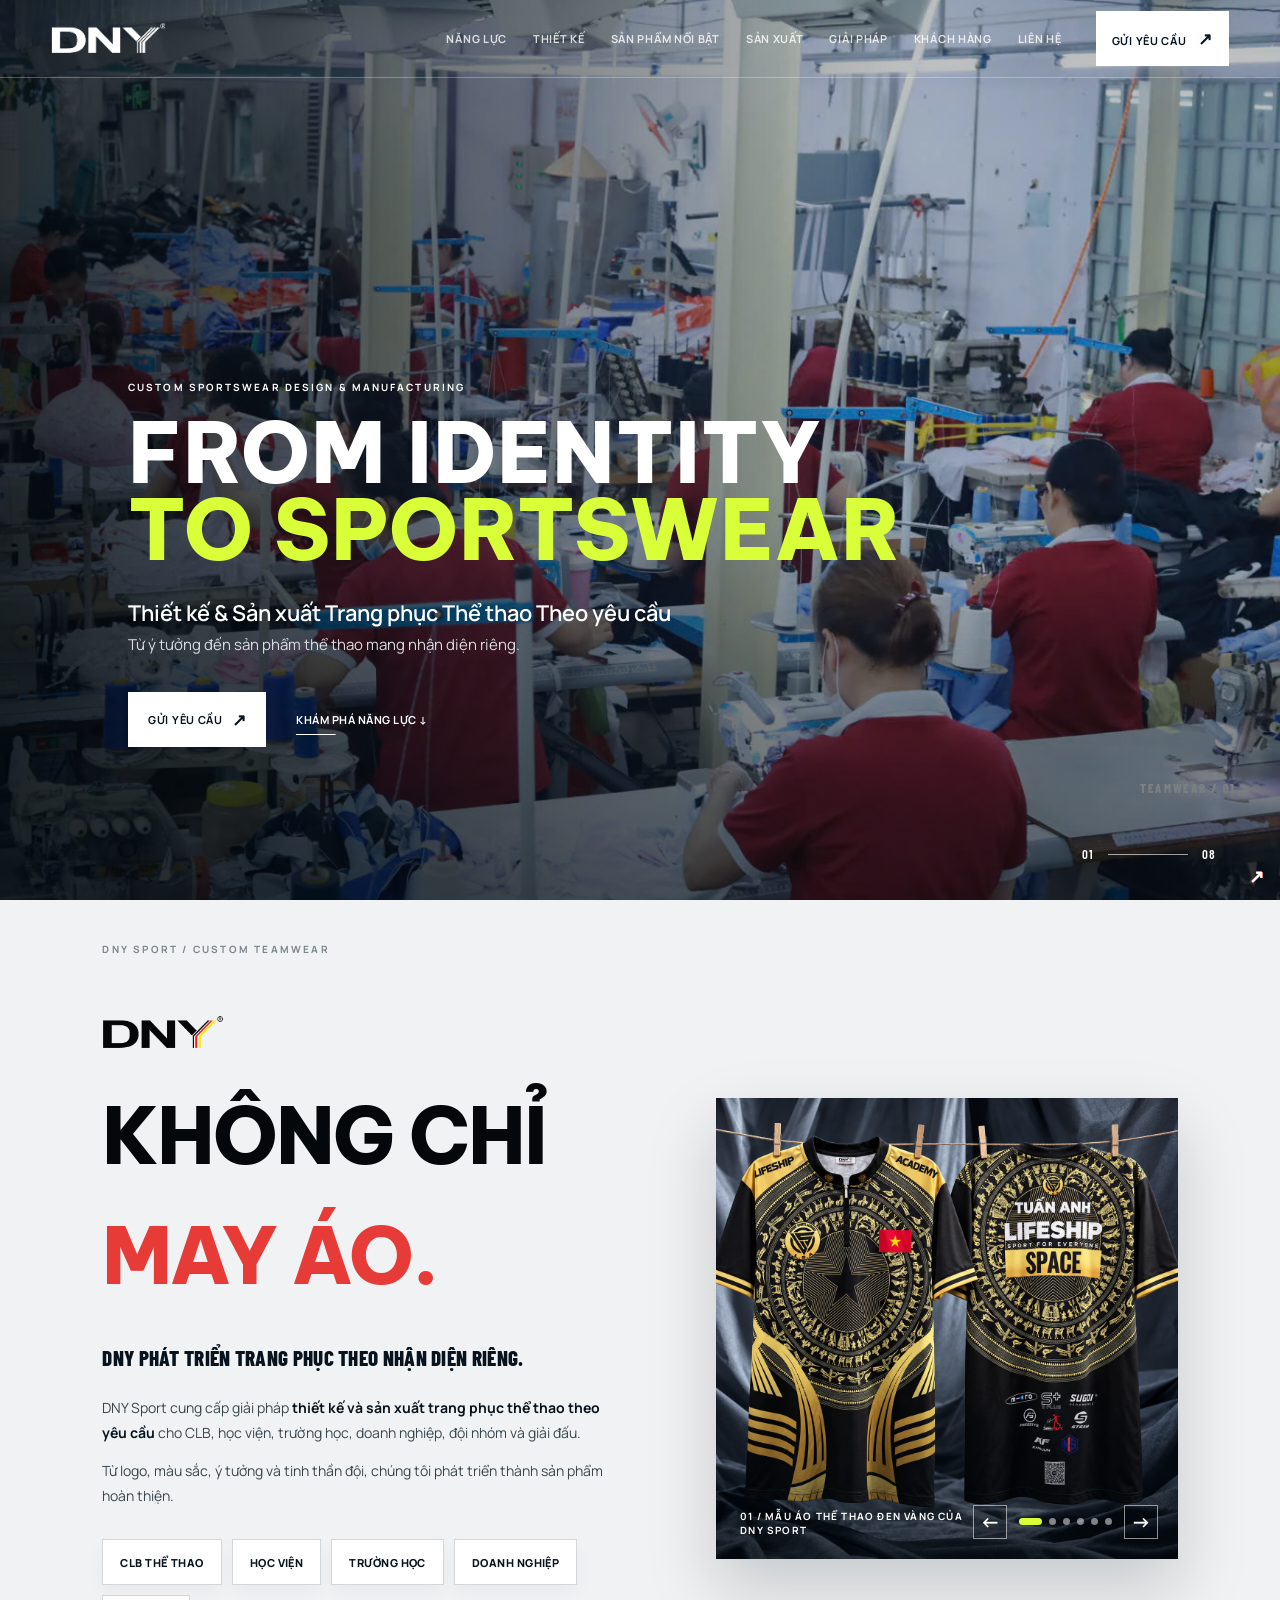
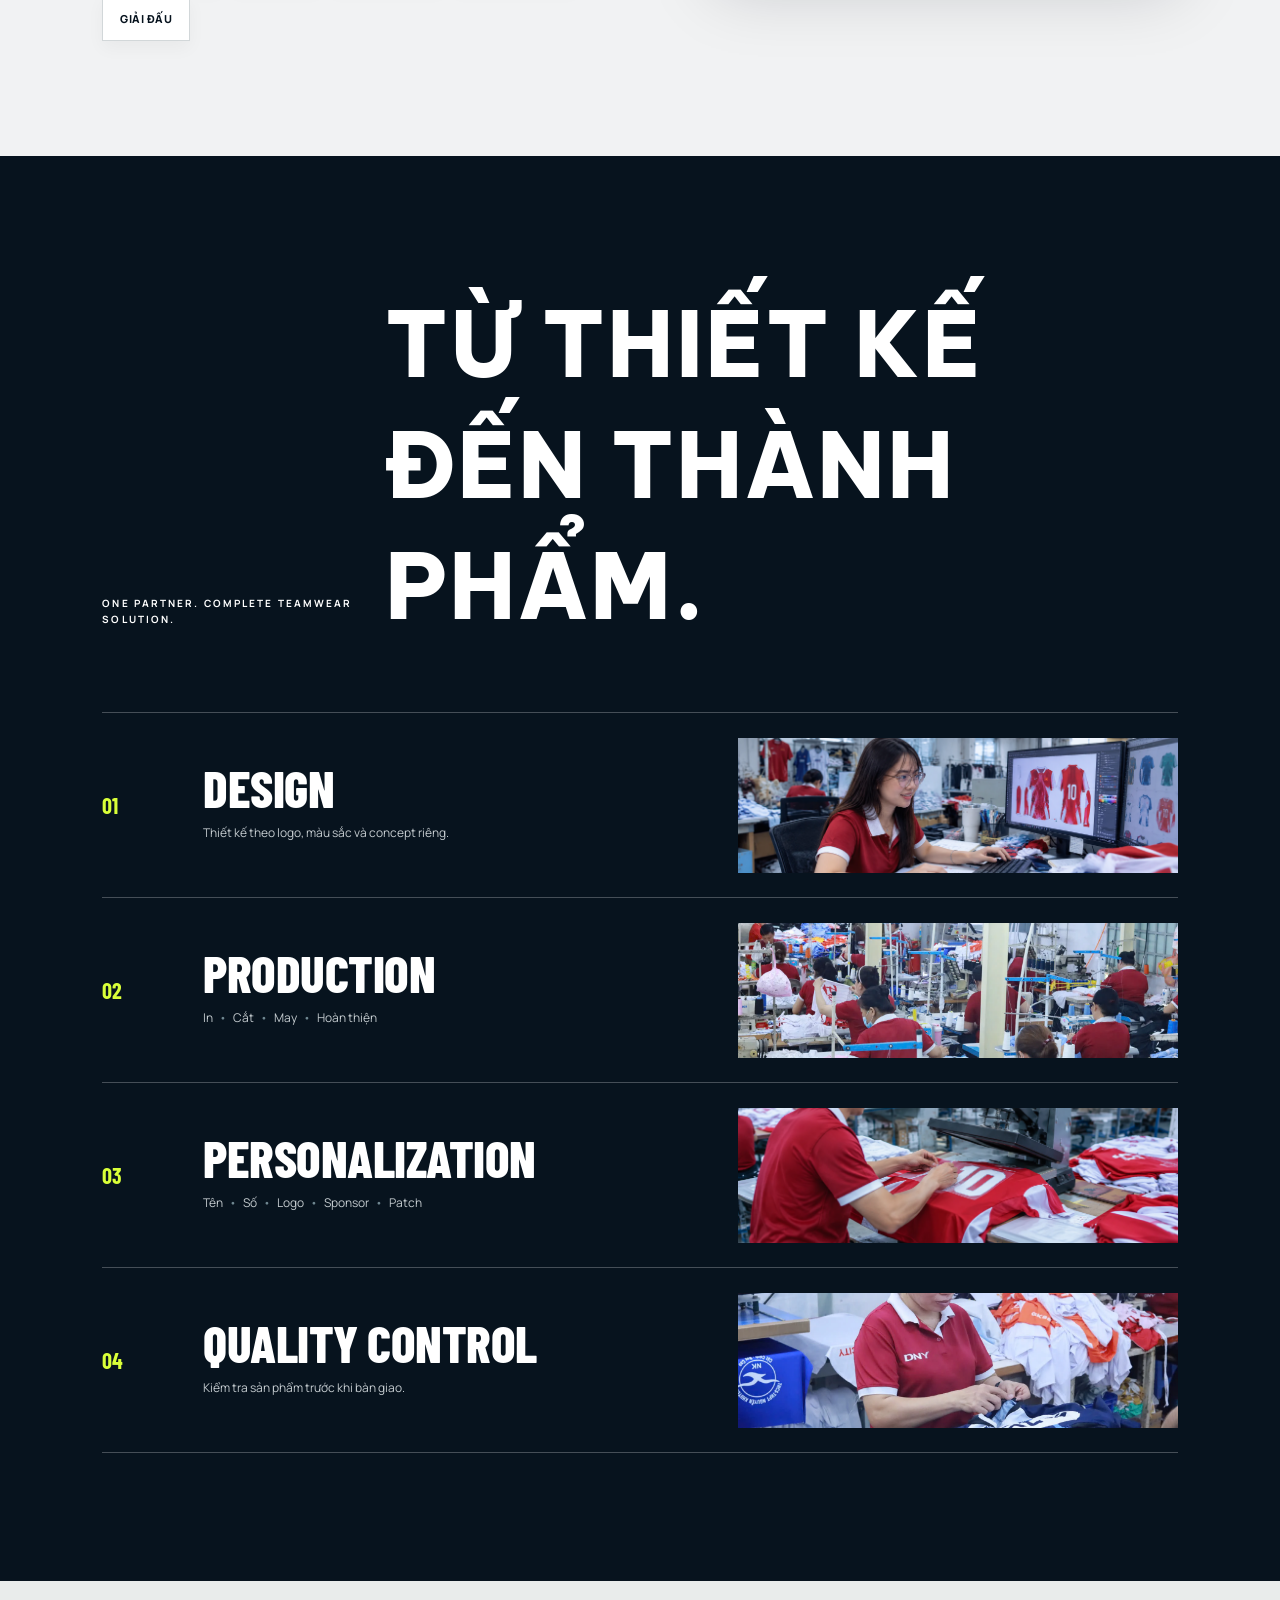
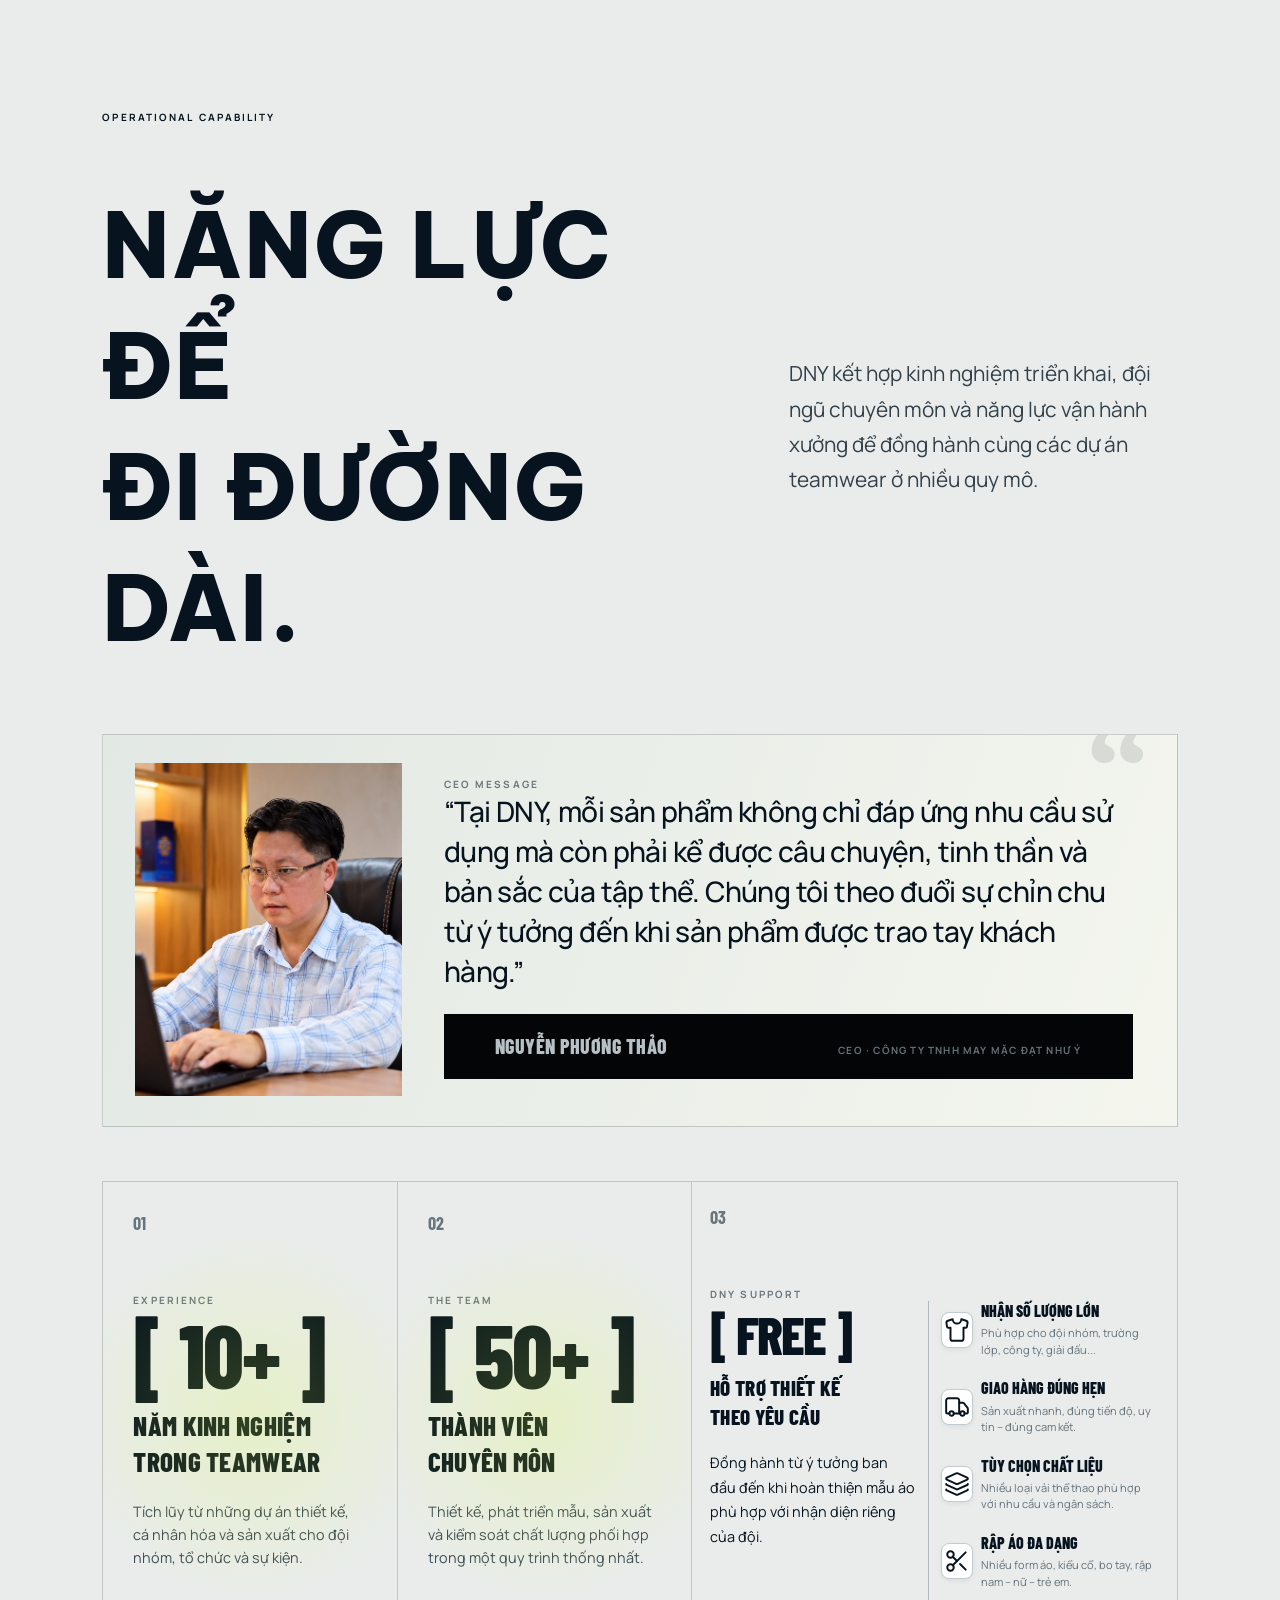
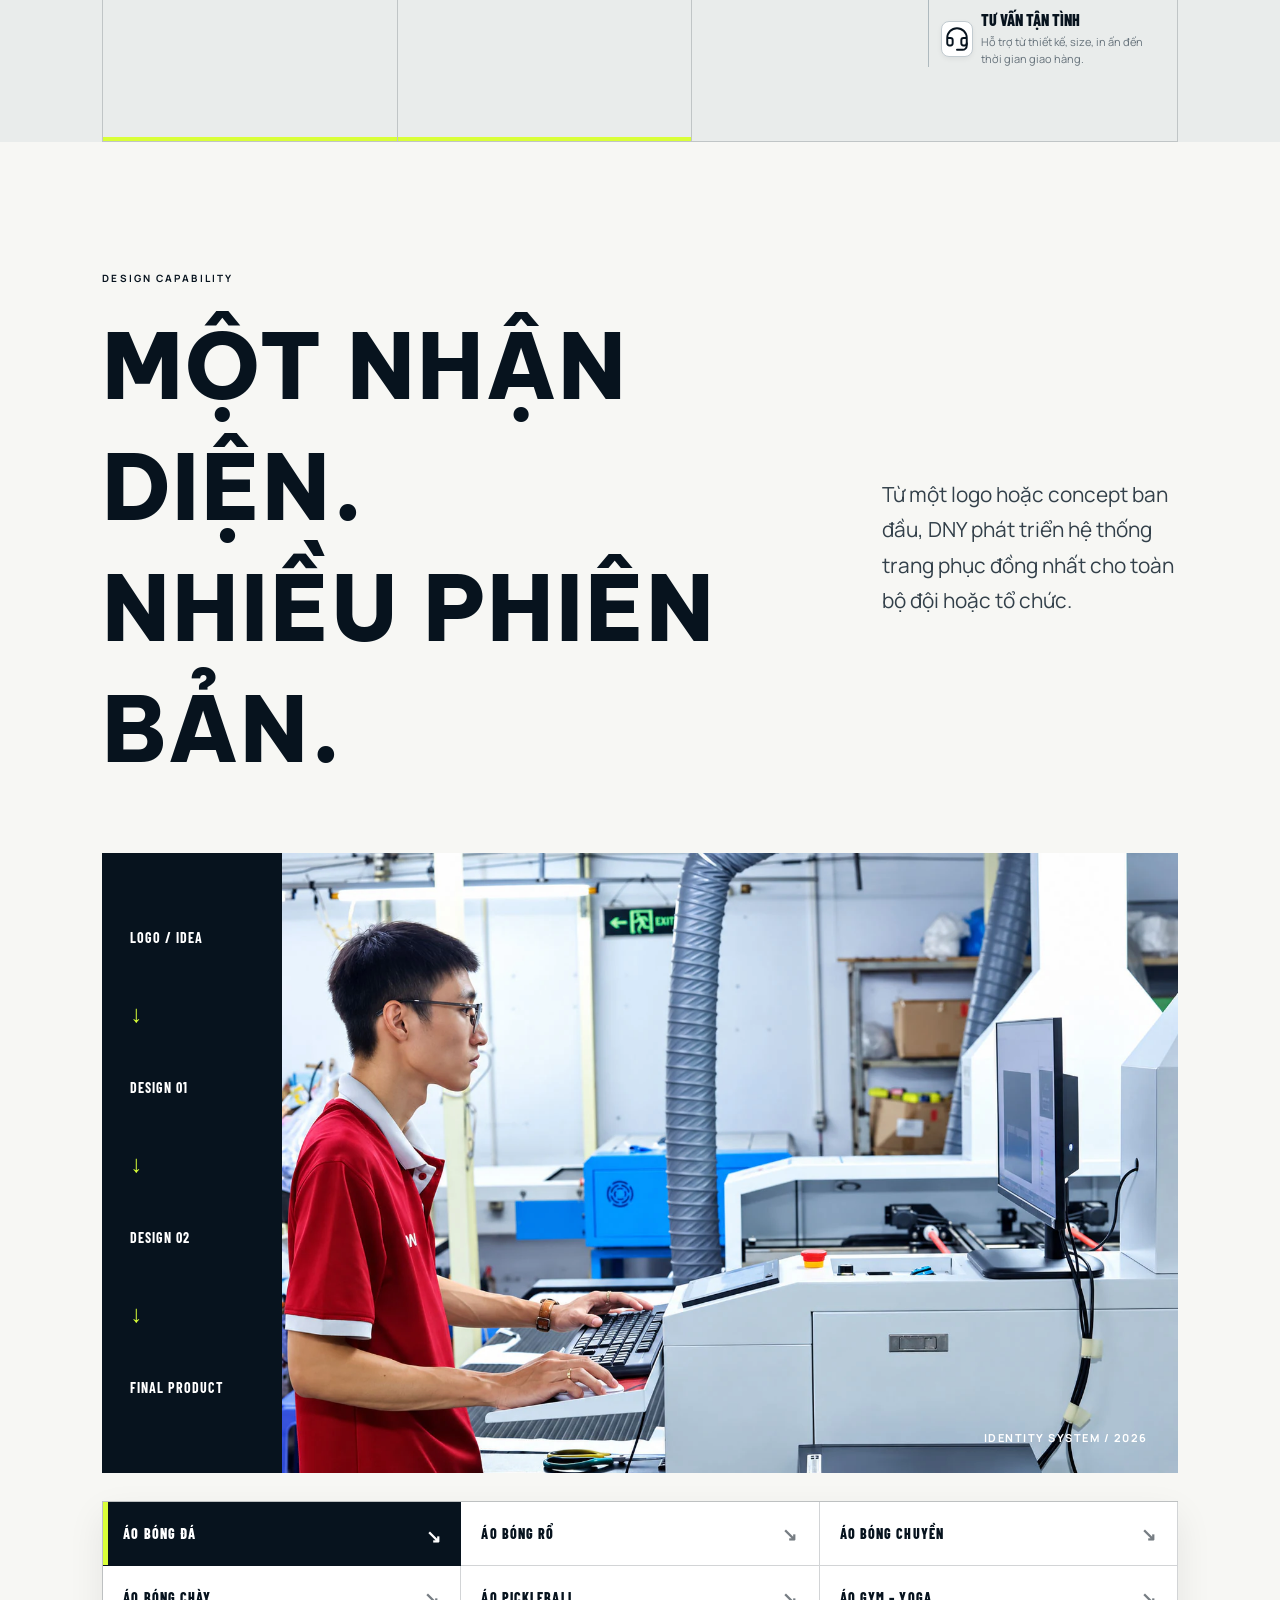
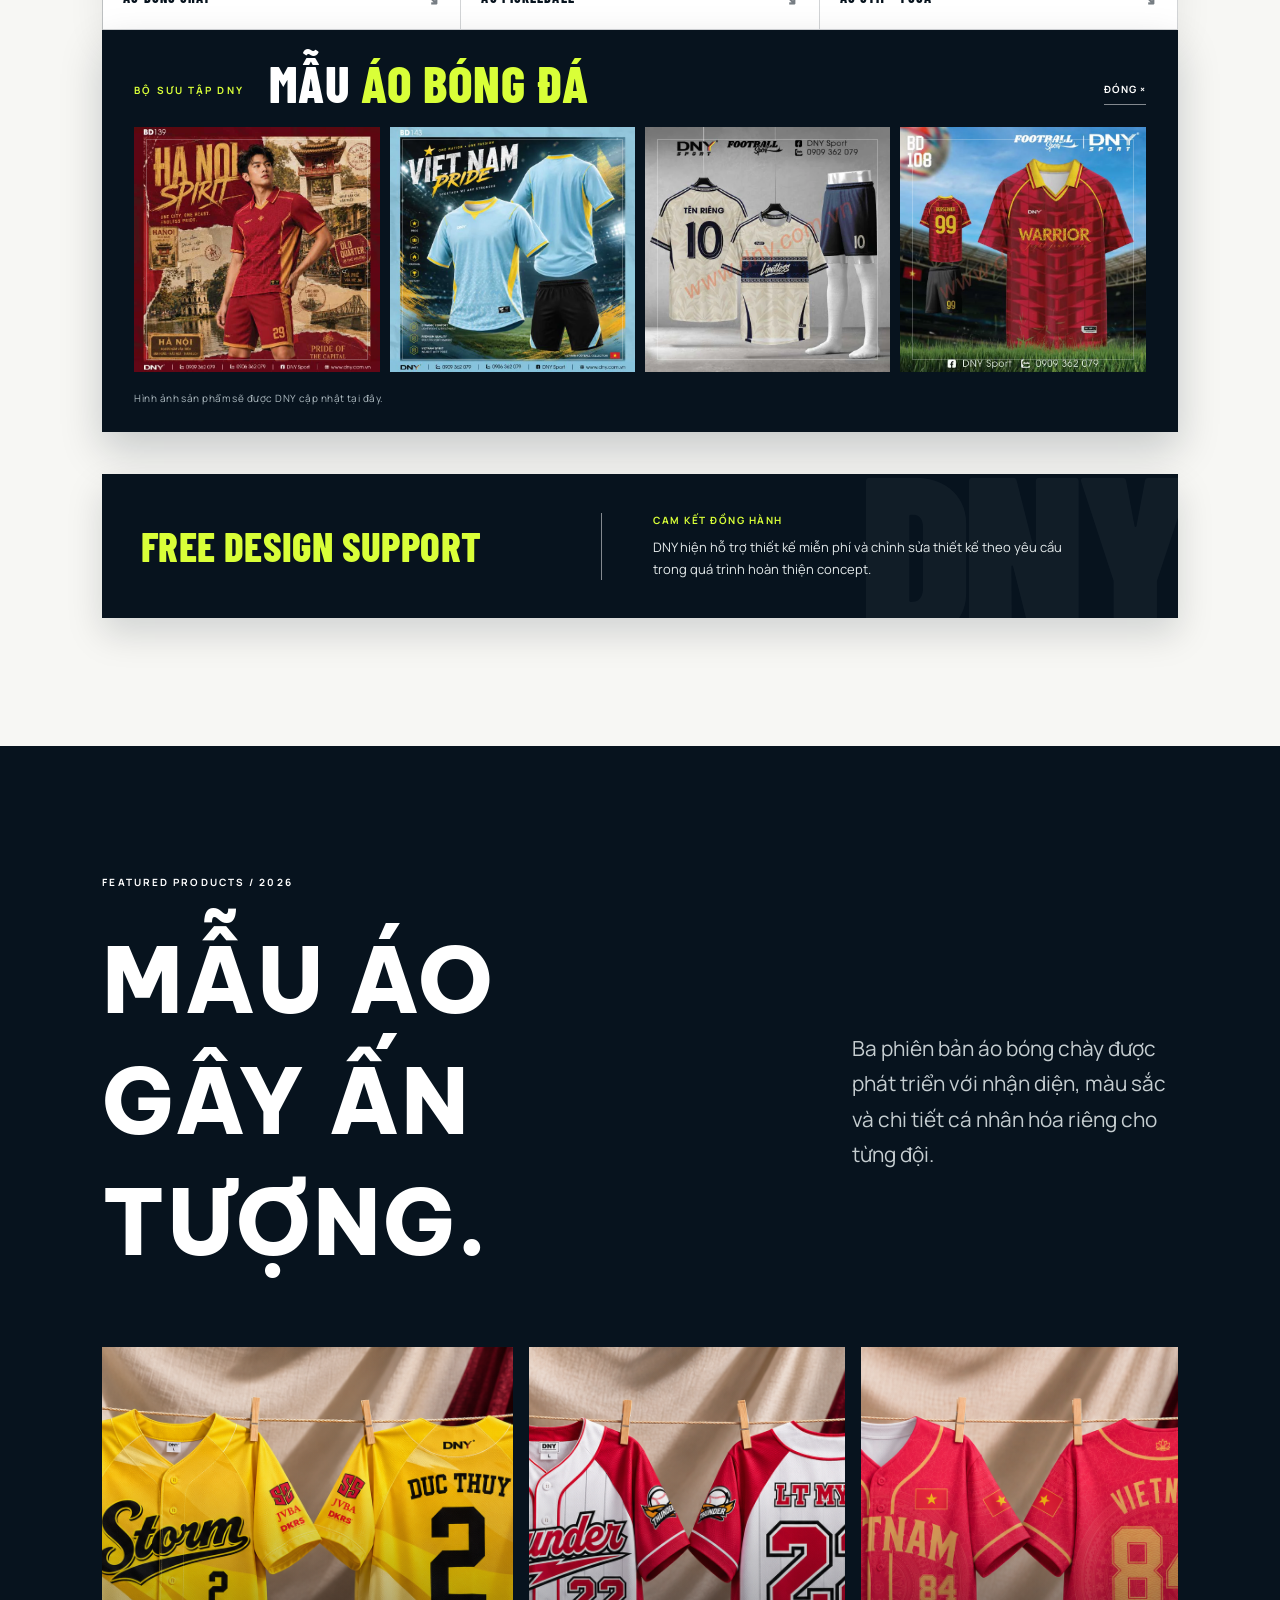
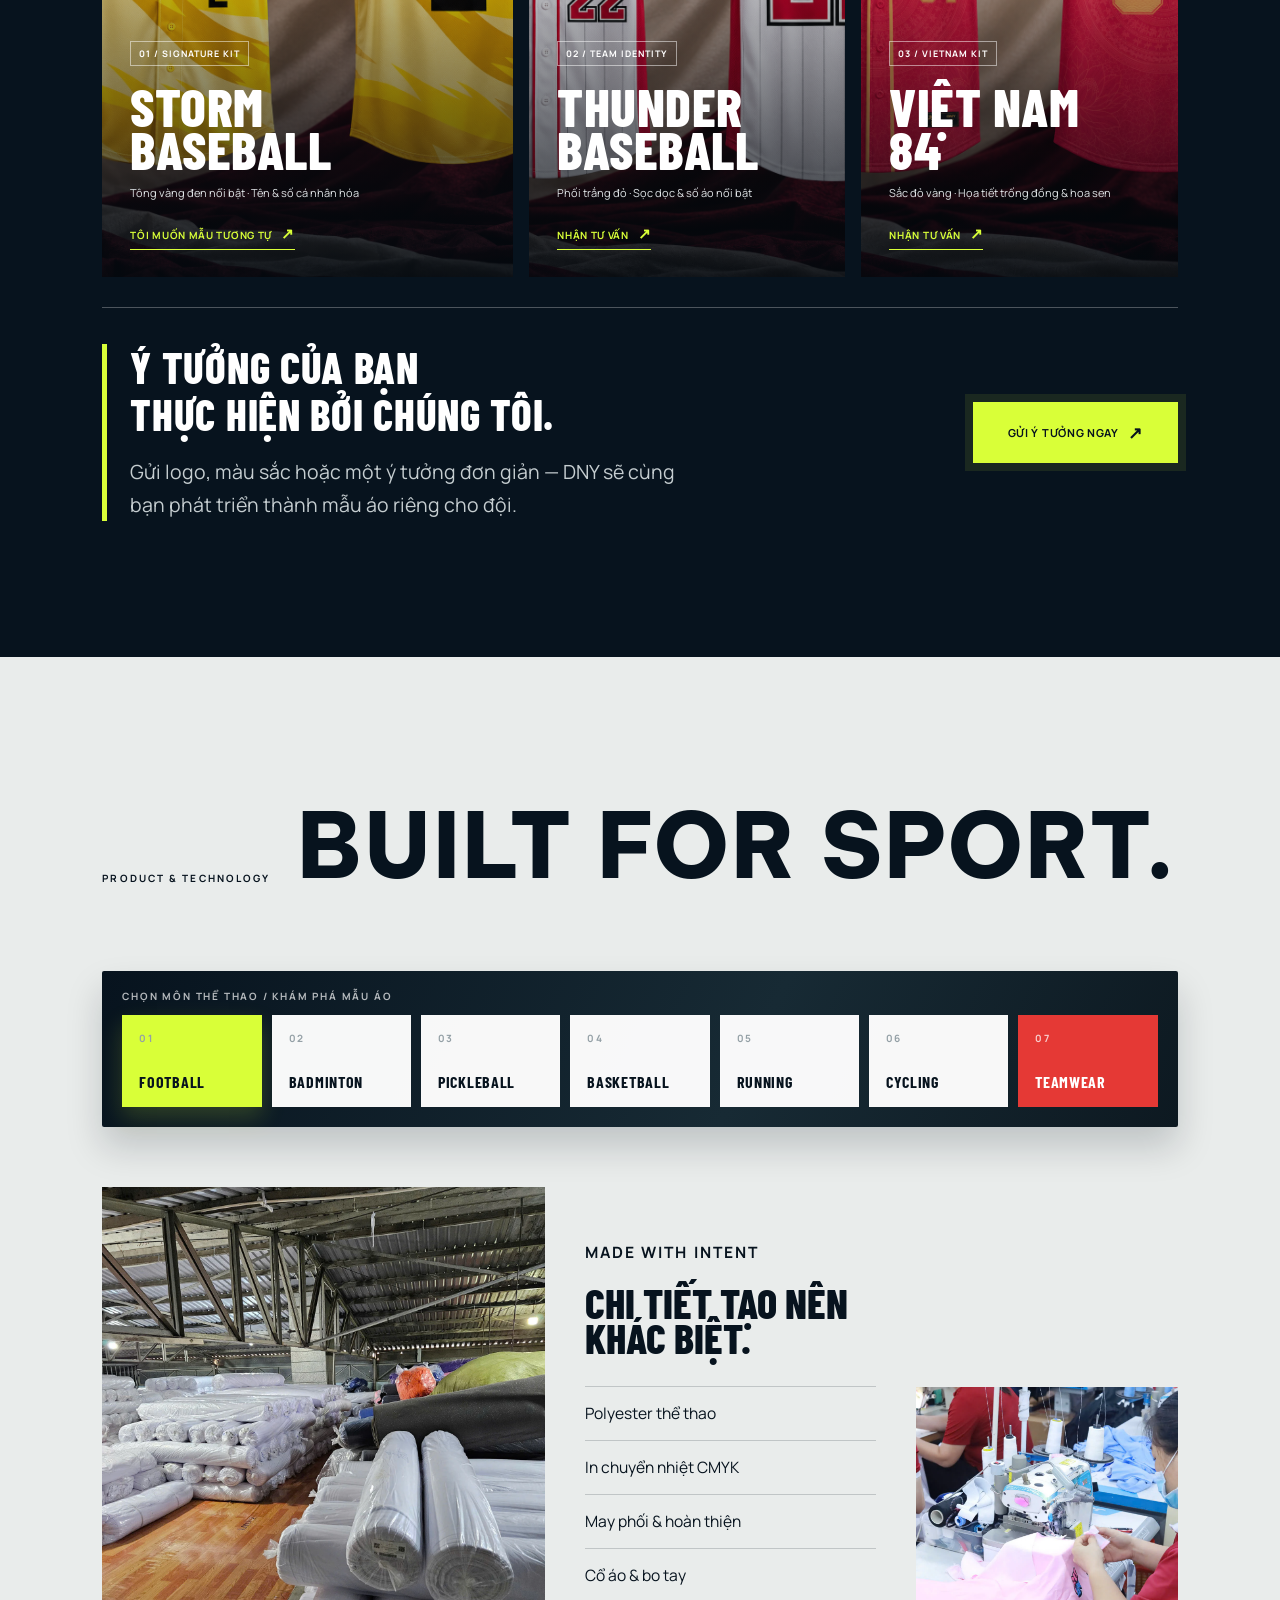
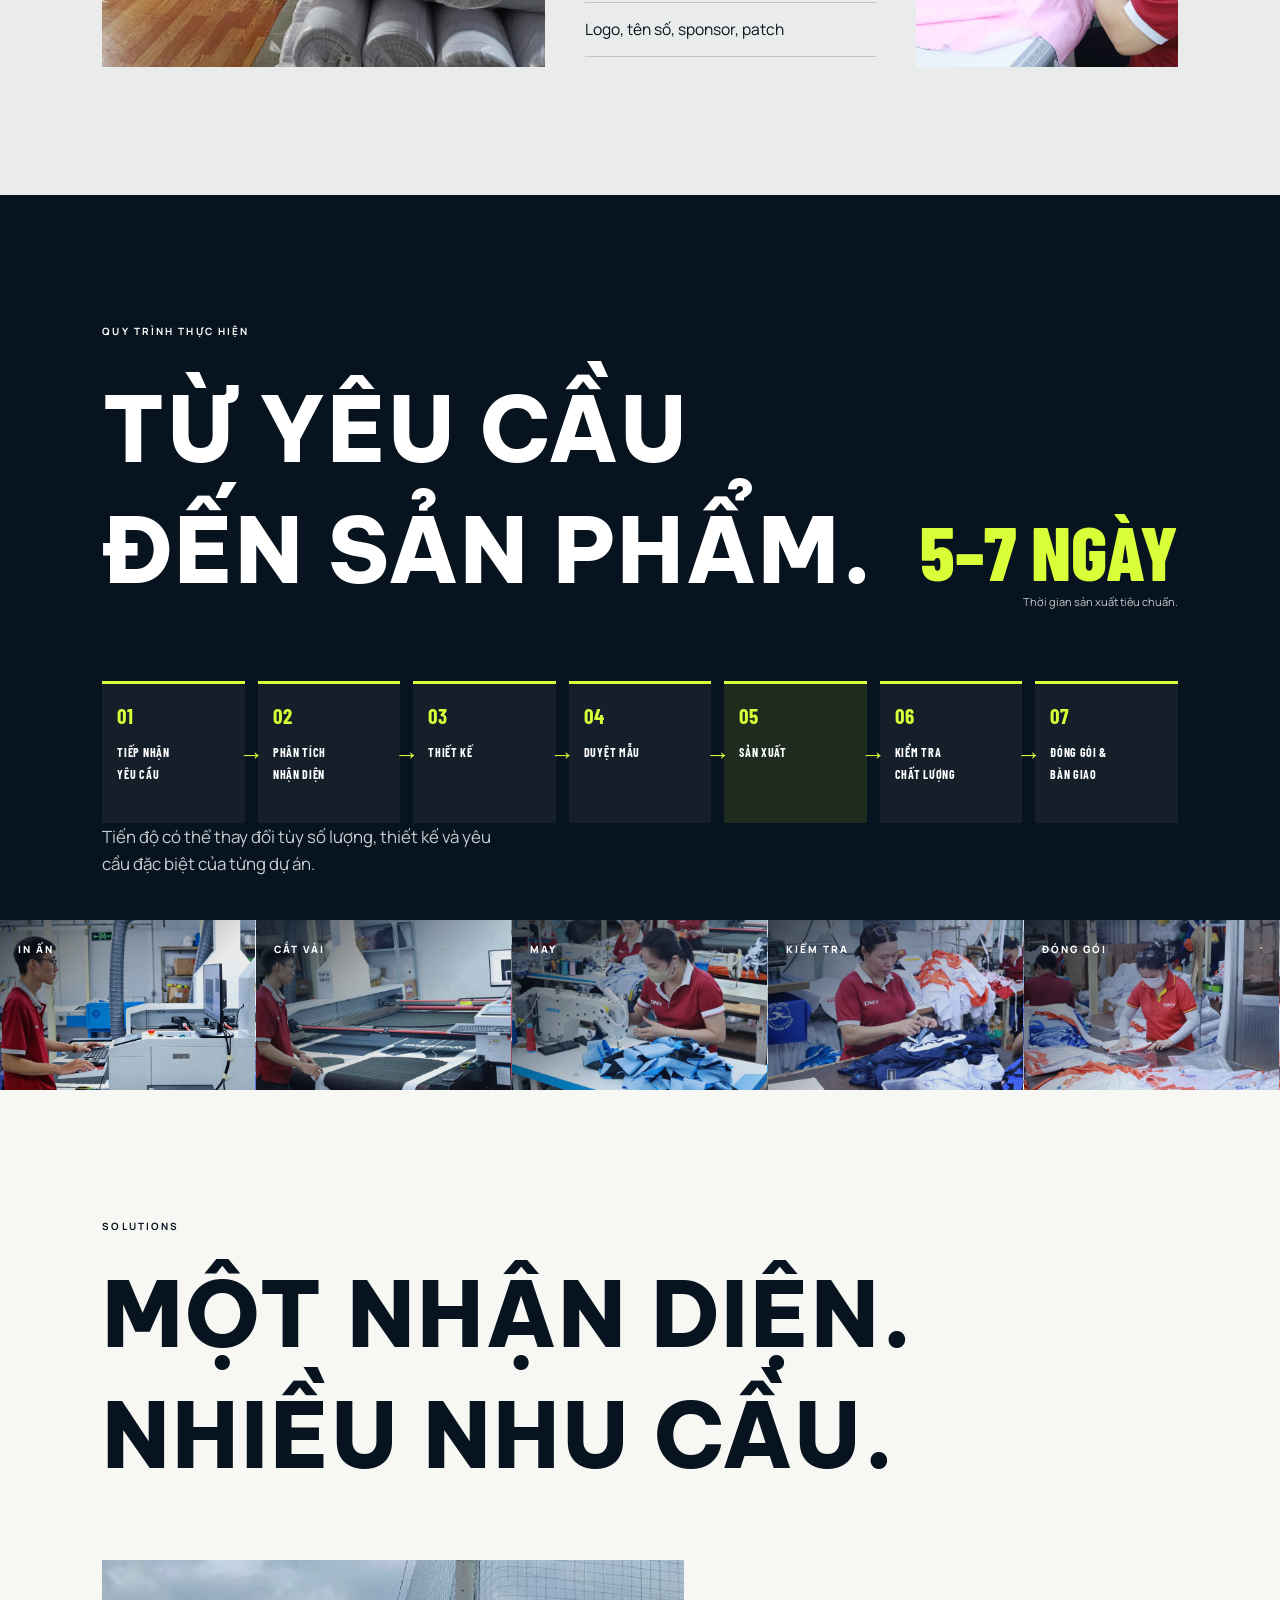
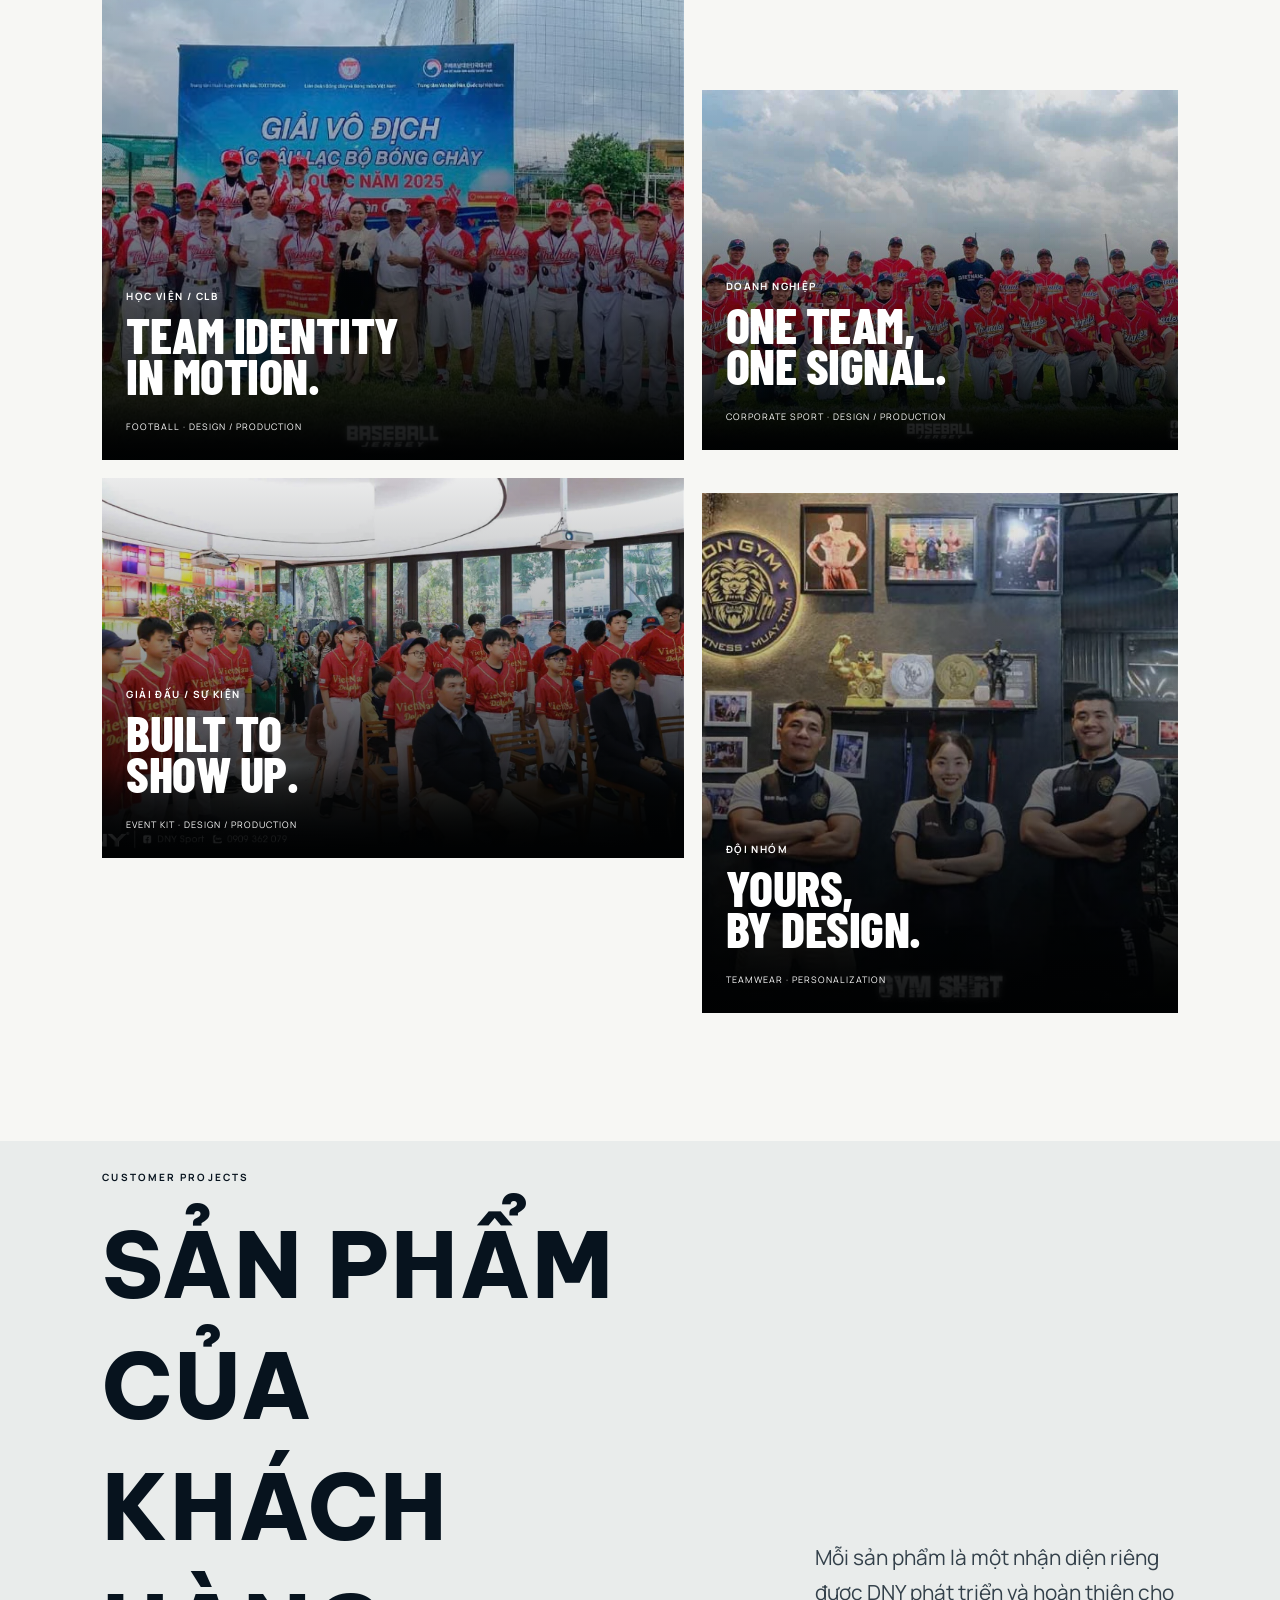
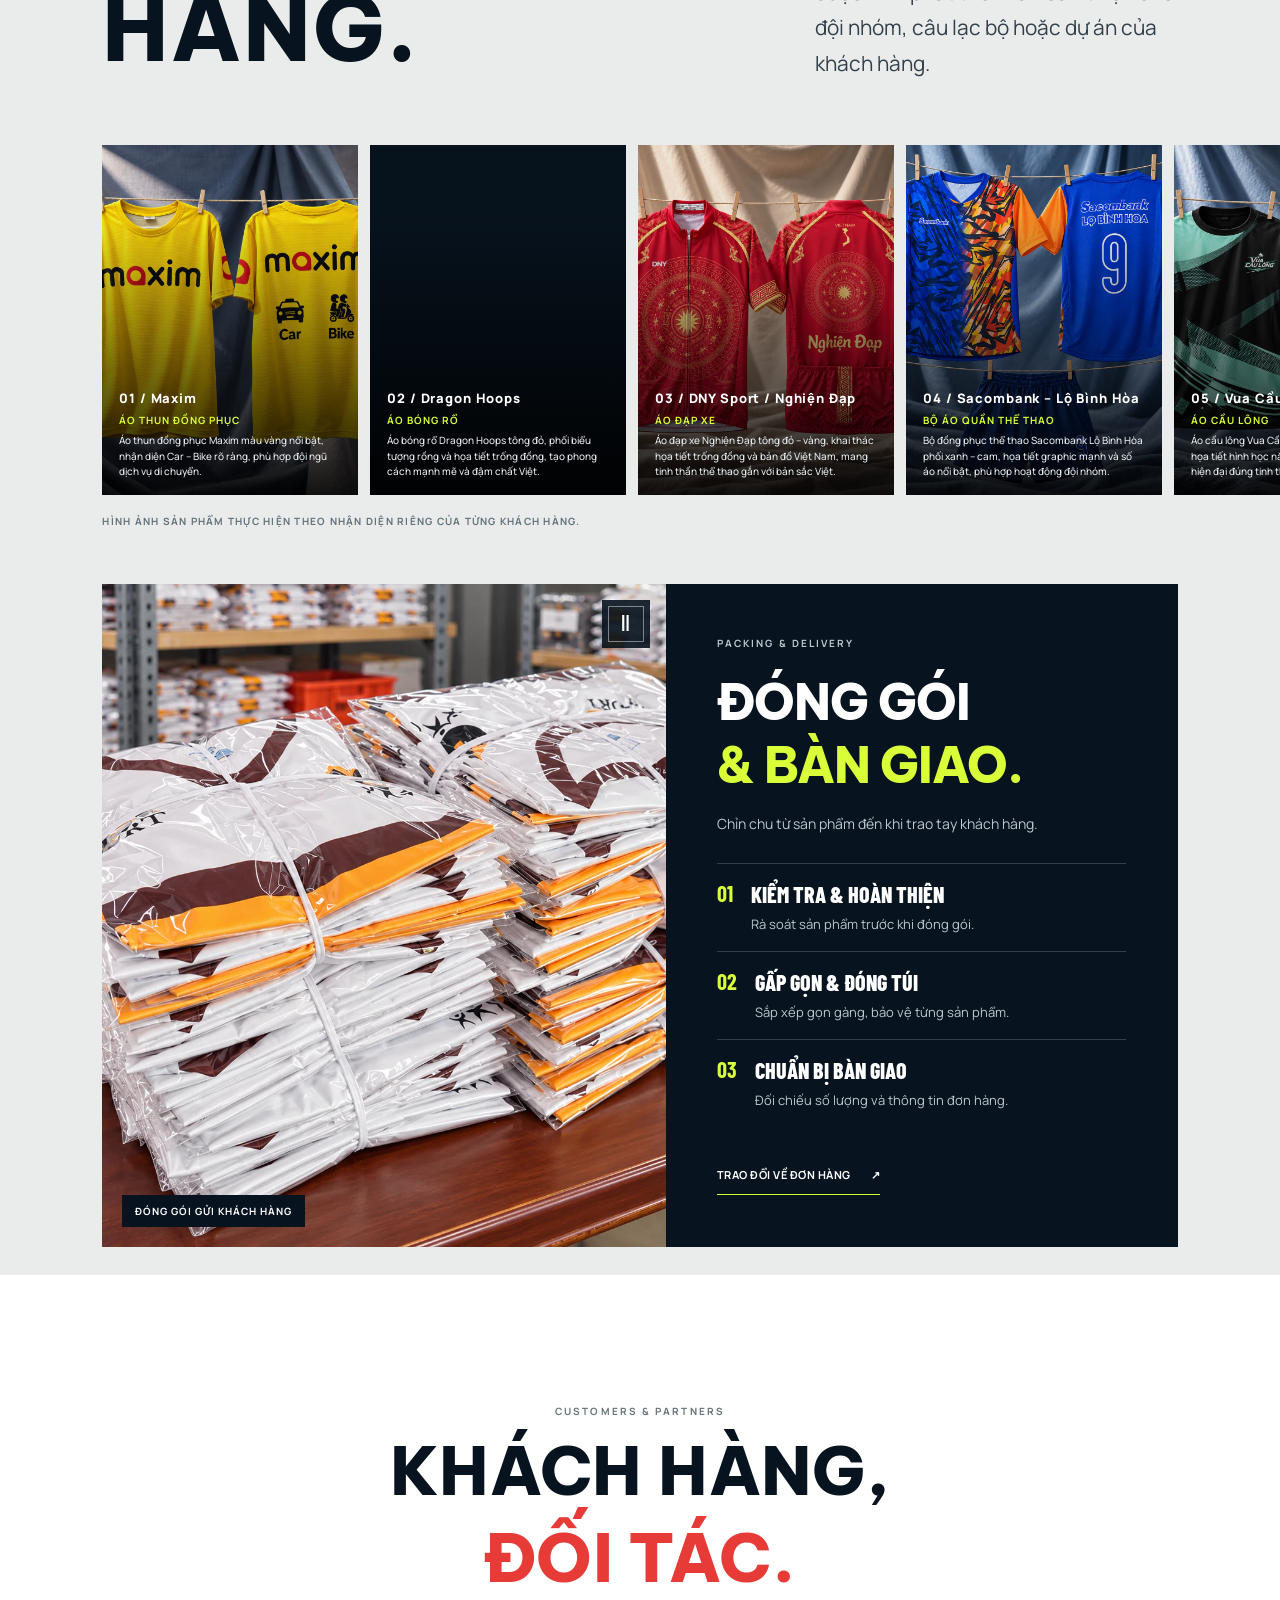
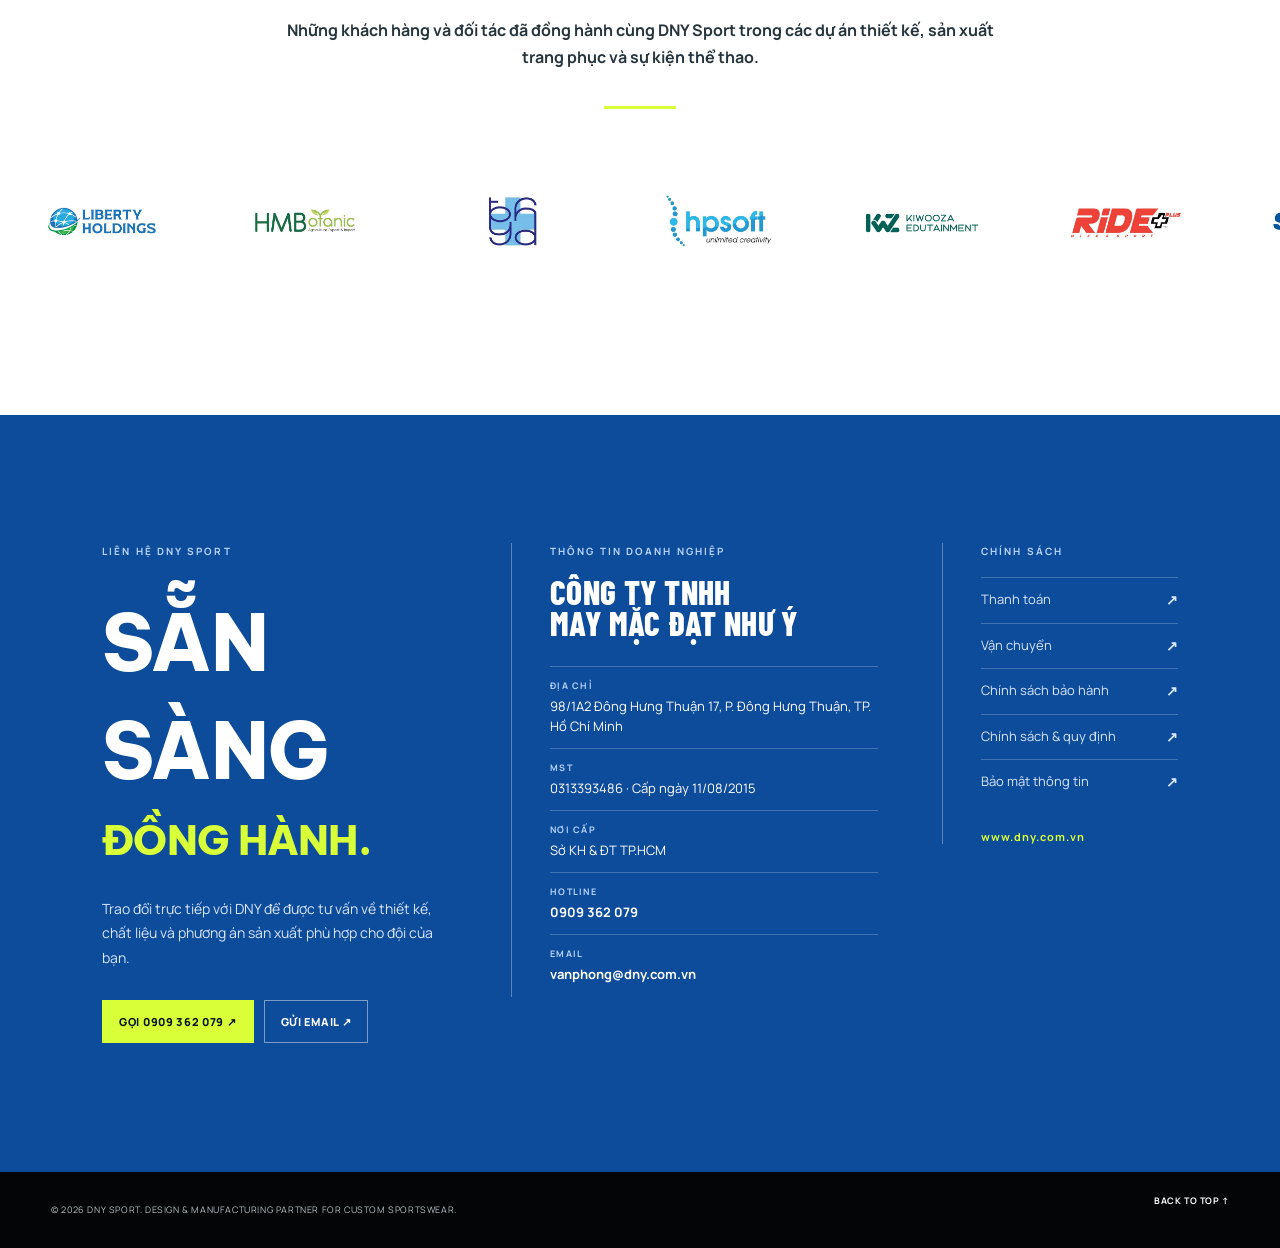
==== commit 54d5f430: "Update featured baseball jerseys and descriptions" ====
--- a/index.html
+++ b/index.html
@@ -51,7 +51,7 @@
 
     <section class="design section" id="design"><div class="design-top reveal"><div><p class="eyebrow">DESIGN CAPABILITY</p><h2>MỘT NHẬN DIỆN.<br>NHIỀU PHIÊN BẢN.</h2></div><p>Từ một logo hoặc concept ban đầu, DNY phát triển hệ thống trang phục đồng nhất cho toàn bộ đội hoặc tổ chức.</p></div><div class="design-story reveal"><div class="story-side"><span>LOGO / IDEA</span><b>↓</b><span>DESIGN 01</span><b>↓</b><span>DESIGN 02</span><b>↓</b><span>FINAL PRODUCT</span></div><div class="design-product placeholder" role="img" aria-label="DNY PROJECT IMAGE — bộ sưu tập trang phục thể thao thiết kế riêng"><span>[ DNY PROJECT IMAGE ]</span><em>IDENTITY SYSTEM / 2026</em></div></div><div class="kit-types reveal" aria-label="Các dòng trang phục thể thao DNY"><button type="button" class="kit-type" data-kit="football" aria-controls="kit-gallery" aria-expanded="false">ÁO BÓNG ĐÁ <b>↘</b></button><button type="button" class="kit-type" data-kit="basketball" aria-controls="kit-gallery" aria-expanded="false">ÁO BÓNG RỔ <b>↘</b></button><button type="button" class="kit-type" data-kit="volleyball" aria-controls="kit-gallery" aria-expanded="false">ÁO BÓNG CHUYỀN <b>↘</b></button><button type="button" class="kit-type" data-kit="baseball" aria-controls="kit-gallery" aria-expanded="false">ÁO BÓNG CHÀY <b>↘</b></button><button type="button" class="kit-type" data-kit="pickleball" aria-controls="kit-gallery" aria-expanded="false">ÁO PICKLEBALL <b>↘</b></button><button type="button" class="kit-type" data-kit="gym" aria-controls="kit-gallery" aria-expanded="false">ÁO GYM – YOGA <b>↘</b></button></div><section class="kit-gallery" id="kit-gallery" aria-live="polite" hidden><div class="kit-gallery__head"><p class="eyebrow">BỘ SƯU TẬP DNY</p><h3>MẪU <span>ÁO BÓNG ĐÁ</span></h3><button type="button" class="kit-gallery__close" aria-label="Đóng bộ sưu tập">ĐÓNG ×</button></div><div class="kit-gallery__strip"><div class="kit-gallery__card placeholder"><span>HÌNH ÁO 01<br>CHỜ CẬP NHẬT</span></div><div class="kit-gallery__card placeholder"><span>HÌNH ÁO 02<br>CHỜ CẬP NHẬT</span></div><div class="kit-gallery__card placeholder"><span>HÌNH ÁO 03<br>CHỜ CẬP NHẬT</span></div><div class="kit-gallery__card placeholder"><span>HÌNH ÁO 04<br>CHỜ CẬP NHẬT</span></div></div><p class="kit-gallery__hint">Hình ảnh sản phẩm sẽ được DNY cập nhật tại đây.</p></section><div class="design-note reveal"><b>FREE DESIGN SUPPORT</b><span></span><p>DNY hiện hỗ trợ thiết kế miễn phí và chỉnh sửa thiết kế theo yêu cầu trong quá trình hoàn thiện concept.</p></div></section>
 
-    <section class="featured-products section dark" id="featured-products" aria-labelledby="featured-heading"><div class="featured-head reveal"><div><p class="eyebrow light">FEATURED PRODUCTS / 2026</p><h2 id="featured-heading">MẪU ÁO<br>GÂY ẤN TƯỢNG.</h2></div><p>Ba phiên bản áo bóng chày được phát triển với nhận diện, màu sắc và chi tiết cá nhân hóa riêng cho từng đội.</p></div><div class="featured-grid"><article class="featured-card featured-card--lead reveal"><img src="BÓNG%20CHÀY/ao-bong-chay-seah-bar-do.webp" alt="Mẫu áo bóng chày đỏ SeaBar, mặt trước và mặt sau"><div class="featured-card__shade"></div><div class="featured-card__copy"><span class="featured-label">01 / SIGNATURE KIT</span><h3>SEABAR<br>BASEBALL</h3><p>Áo thi đấu cổ điển · Tên &amp; số cá nhân hóa</p><a href="#contact" class="featured-link">TÔI MUỐN MẪU TƯƠNG TỰ <b>↗</b></a></div></article><article class="featured-card reveal"><img src="BÓNG%20CHÀY/ao-bong-chay-hanoi-phantoms.webp" alt="Mẫu áo bóng chày xanh đỏ Hanoi Phantoms"><div class="featured-card__shade"></div><div class="featured-card__copy"><span class="featured-label">02 / TEAM IDENTITY</span><h3>HANOI<br>PHANTOMS</h3><p>Phối mảng thể thao · Số áo nổi bật</p><a href="#contact" class="featured-link">NHẬN TƯ VẤN <b>↗</b></a></div></article><article class="featured-card reveal"><img src="BÓNG%20CHÀY/ao-the-thao-summer-xanh-den.webp" alt="Mẫu áo thể thao đen xanh Summer My Vibe"><div class="featured-card__shade"></div><div class="featured-card__copy"><span class="featured-label">03 / EVENT KIT</span><h3>SUMMER<br>MY VIBE</h3><p>Thiết kế sự kiện · Màu sắc thương hiệu</p><a href="#contact" class="featured-link">NHẬN TƯ VẤN <b>↗</b></a></div></article></div><div class="featured-footer reveal"><p><b>Ý TƯỞNG CỦA BẠN<br>THỰC HIỆN BỞI CHÚNG TÔI.</b><span>Gửi logo, màu sắc hoặc một ý tưởng đơn giản — DNY sẽ cùng bạn phát triển thành mẫu áo riêng cho đội.</span></p><a class="button button-accent" href="#contact">GỬI Ý TƯỞNG NGAY <b>↗</b></a></div></section>
+    <section class="featured-products section dark" id="featured-products" aria-labelledby="featured-heading"><div class="featured-head reveal"><div><p class="eyebrow light">FEATURED PRODUCTS / 2026</p><h2 id="featured-heading">MẪU ÁO<br>GÂY ẤN TƯỢNG.</h2></div><p>Ba phiên bản áo bóng chày được phát triển với nhận diện, màu sắc và chi tiết cá nhân hóa riêng cho từng đội.</p></div><div class="featured-grid"><article class="featured-card featured-card--lead reveal"><img src="BÓNG%20CHÀY/Áo%20bóng%20chày%20Storm%20vàng%20trên%20dây%20phơi.png" alt="Mẫu áo bóng chày Storm vàng đen số 2, mặt trước và mặt sau"><div class="featured-card__shade"></div><div class="featured-card__copy"><span class="featured-label">01 / SIGNATURE KIT</span><h3>STORM<br>BASEBALL</h3><p>Tông vàng đen nổi bật · Tên &amp; số cá nhân hóa</p><a href="#contact" class="featured-link">TÔI MUỐN MẪU TƯƠNG TỰ <b>↗</b></a></div></article><article class="featured-card reveal"><img src="BÓNG%20CHÀY/Áo%20bóng%20chày%20Thunder%20số%2022%20treo%20đôi.png" alt="Mẫu áo bóng chày Thunder trắng đỏ số 22, mặt trước và mặt sau"><div class="featured-card__shade"></div><div class="featured-card__copy"><span class="featured-label">02 / TEAM IDENTITY</span><h3>THUNDER<br>BASEBALL</h3><p>Phối trắng đỏ · Sọc dọc &amp; số áo nổi bật</p><a href="#contact" class="featured-link">NHẬN TƯ VẤN <b>↗</b></a></div></article><article class="featured-card reveal"><img src="BÓNG%20CHÀY/Áo%20bóng%20chày%20Việt%20Nam%2084%20đôi.png" alt="Mẫu áo bóng chày Việt Nam đỏ vàng số 84, mặt trước và mặt sau"><div class="featured-card__shade"></div><div class="featured-card__copy"><span class="featured-label">03 / VIETNAM KIT</span><h3>VIỆT NAM<br>84</h3><p>Sắc đỏ vàng · Họa tiết trống đồng &amp; hoa sen</p><a href="#contact" class="featured-link">NHẬN TƯ VẤN <b>↗</b></a></div></article></div><div class="featured-footer reveal"><p><b>Ý TƯỞNG CỦA BẠN<br>THỰC HIỆN BỞI CHÚNG TÔI.</b><span>Gửi logo, màu sắc hoặc một ý tưởng đơn giản — DNY sẽ cùng bạn phát triển thành mẫu áo riêng cho đội.</span></p><a class="button button-accent" href="#contact">GỬI Ý TƯỞNG NGAY <b>↗</b></a></div></section>
 
     <section class="technology section tint" id="technology"><div class="section-intro reveal"><p class="eyebrow">PRODUCT &amp; TECHNOLOGY</p><h2>BUILT FOR SPORT.</h2></div><div class="sport-types reveal"><span>FOOTBALL</span><span>BADMINTON</span><span>PICKLEBALL</span><span>BASKETBALL</span><span>RUNNING</span><span>CYCLING</span><span>TEAMWEAR</span></div><div class="materials"><div class="material-large placeholder reveal" role="img" aria-label="DNY PROJECT IMAGE — chi tiết vật liệu trang phục thể thao"><span>[ FABRIC / TEXTURE ]</span></div><div class="material-copy reveal"><p class="eyebrow">MADE WITH INTENT</p><h3>CHI TIẾT TẠO NÊN KHÁC BIỆT.</h3><ul><li>Polyester thể thao</li><li>In chuyển nhiệt CMYK</li><li>May phối &amp; hoàn thiện</li><li>Cổ áo &amp; bo tay</li><li>Logo, tên số, sponsor, patch</li></ul></div><div class="material-small placeholder reveal" role="img" aria-label="DNY PROJECT IMAGE — đường may và logo trang phục"><span>[ CRAFTSMANSHIP ]</span></div></div></section>
 
